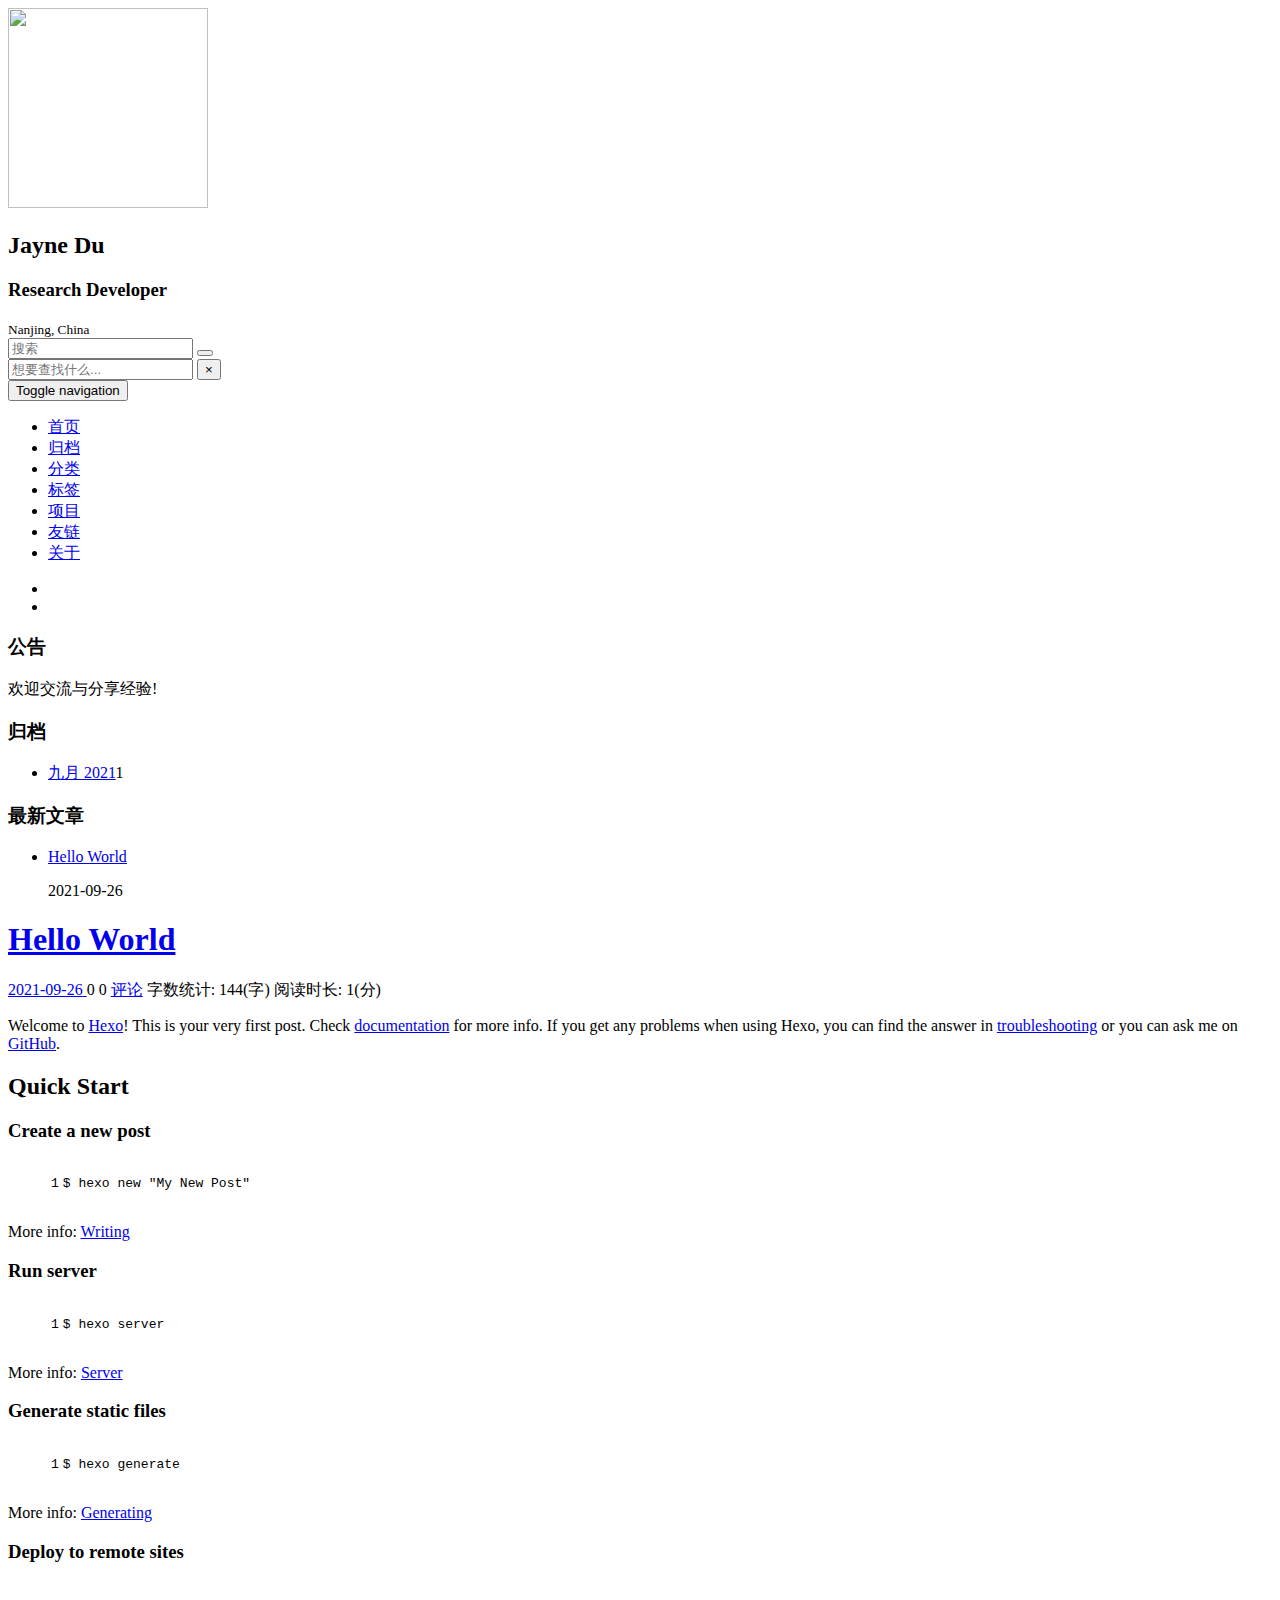
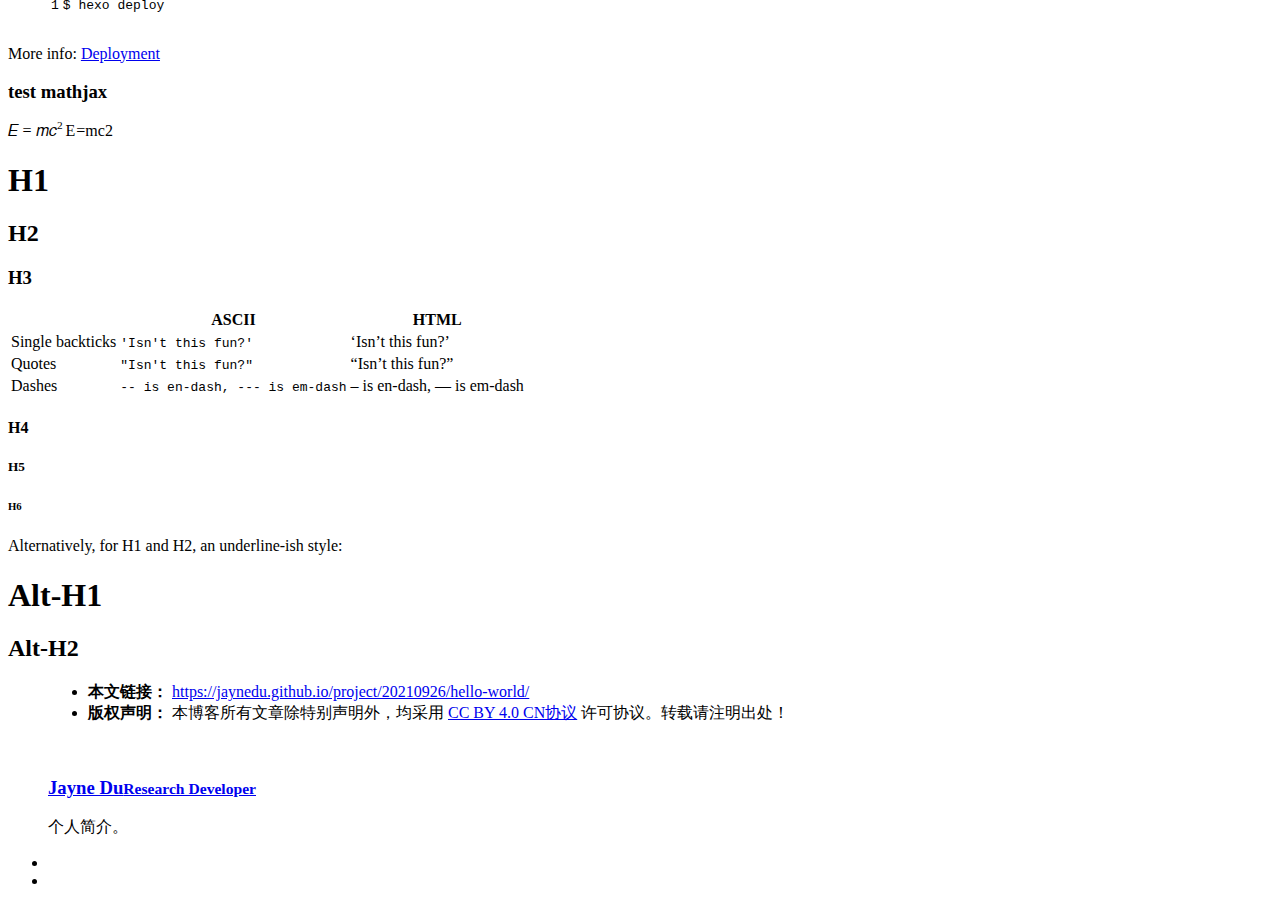
==== index.html @ 92645026 "Site updated: 2021-09-26 15:15:54" ====
<!DOCTYPE html>
<html lang=zh>
<head>
  <meta charset="utf-8">
  <meta http-equiv="X-UA-Compatible" content="IE=edge,chrome=1">
  <meta name="viewport" content="width=device-width, initial-scale=1, maximum-scale=1, minimum-scale=1, user-scalable=no, minimal-ui">
  <meta name="renderer" content="webkit">
  <meta http-equiv="Cache-Control" content="no-transform" />
  <meta http-equiv="Cache-Control" content="no-siteapp" />
  <meta name="apple-mobile-web-app-capable" content="yes">
  <meta name="apple-mobile-web-app-status-bar-style" content="black">
  <meta name="format-detection" content="telephone=no,email=no,adress=no">
  <!-- Color theme for statusbar -->
  <meta name="theme-color" content="#000000" />
  <!-- 强制页面在当前窗口以独立页面显示,防止别人在框架里调用页面 -->
  <meta http-equiv="window-target" content="_top" />
  
  
  <title>Hexo</title>
  <meta property="og:type" content="website">
<meta property="og:title" content="Jayne Du">
<meta property="og:url" content="https://jaynedu.github.io/project/index.html">
<meta property="og:site_name" content="Jayne Du">
<meta property="og:locale" content="zh_CN">
<meta property="article:author" content="Jayne Du">
<meta name="twitter:card" content="summary">
  <!-- Canonical links -->
  <link rel="canonical" href="https://jaynedu.github.io/project/index.html">
  
    <link rel="alternate" href="/atom.xml" title="Jayne Du" type="application/atom+xml">
  
  
    <link rel="icon" href="/favicon.png" type="image/x-icon">
  
  
<link rel="stylesheet" href="/project/css/style.css">

  
  
  
  
<meta name="generator" content="Hexo 5.4.0"></head>


<body class="main-center" itemscope itemtype="http://schema.org/WebPage">
  <header class="header" itemscope itemtype="http://schema.org/WPHeader">
  <div class="slimContent">
    <div class="navbar-header">
      
      
      <div class="profile-block text-center">
        <a id="avatar" href="https://github.com/jaynedu" target="_blank">
          <img class="img-circle img-rotate" src="/project/images/avatar.jpg" width="200" height="200">
        </a>
        <h2 id="name" class="hidden-xs hidden-sm">Jayne Du</h2>
        <h3 id="title" class="hidden-xs hidden-sm hidden-md">Research Developer</h3>
        <small id="location" class="text-muted hidden-xs hidden-sm"><i class="icon icon-map-marker"></i> Nanjing, China</small>
      </div>
      
      <div class="search" id="search-form-wrap">

    <form class="search-form sidebar-form">
        <div class="input-group">
            <input type="text" class="search-form-input form-control" placeholder="搜索" />
            <span class="input-group-btn">
                <button type="submit" class="search-form-submit btn btn-flat" onclick="return false;"><i class="icon icon-search"></i></button>
            </span>
        </div>
    </form>
    <div class="ins-search">
  <div class="ins-search-mask"></div>
  <div class="ins-search-container">
    <div class="ins-input-wrapper">
      <input type="text" class="ins-search-input" placeholder="想要查找什么..." x-webkit-speech />
      <button type="button" class="close ins-close ins-selectable" data-dismiss="modal" aria-label="Close"><span aria-hidden="true">×</span></button>
    </div>
    <div class="ins-section-wrapper">
      <div class="ins-section-container"></div>
    </div>
  </div>
</div>


</div>
      <button class="navbar-toggle collapsed" type="button" data-toggle="collapse" data-target="#main-navbar" aria-controls="main-navbar" aria-expanded="false">
        <span class="sr-only">Toggle navigation</span>
        <span class="icon-bar"></span>
        <span class="icon-bar"></span>
        <span class="icon-bar"></span>
      </button>
    </div>
    <nav id="main-navbar" class="collapse navbar-collapse" itemscope itemtype="http://schema.org/SiteNavigationElement" role="navigation">
      <ul class="nav navbar-nav main-nav menu-highlight">
        
        
        <li class="menu-item menu-item-home">
          <a href="/project/.">
            
            <i class="icon icon-home-fill"></i>
            
            <span class="menu-title">首页</span>
          </a>
        </li>
        
        
        <li class="menu-item menu-item-archives">
          <a href="/project/archives">
            
            <i class="icon icon-archives-fill"></i>
            
            <span class="menu-title">归档</span>
          </a>
        </li>
        
        
        <li class="menu-item menu-item-categories">
          <a href="/project/categories">
            
            <i class="icon icon-folder"></i>
            
            <span class="menu-title">分类</span>
          </a>
        </li>
        
        
        <li class="menu-item menu-item-tags">
          <a href="/project/tags">
            
            <i class="icon icon-tags"></i>
            
            <span class="menu-title">标签</span>
          </a>
        </li>
        
        
        <li class="menu-item menu-item-repository">
          <a href="/project/repository">
            
            <i class="icon icon-project"></i>
            
            <span class="menu-title">项目</span>
          </a>
        </li>
        
        
        <li class="menu-item menu-item-links">
          <a href="/project/links">
            
            <i class="icon icon-friendship"></i>
            
            <span class="menu-title">友链</span>
          </a>
        </li>
        
        
        <li class="menu-item menu-item-about">
          <a href="/project/about">
            
            <i class="icon icon-cup-fill"></i>
            
            <span class="menu-title">关于</span>
          </a>
        </li>
        
      </ul>
      
	
    <ul class="social-links">
    	
        <li><a href="https://github.com/jaynedu" target="_blank" title="Github" data-toggle=tooltip data-placement=top><i class="icon icon-github"></i></a></li>
        
        <li><a href="/project/atom.xml" target="_blank" title="Rss" data-toggle=tooltip data-placement=top><i class="icon icon-rss"></i></a></li>
        
    </ul>

    </nav>
  </div>
</header>

  
    <aside class="sidebar" itemscope itemtype="http://schema.org/WPSideBar">
  <div class="slimContent">
    
      <div class="widget">
    <h3 class="widget-title">公告</h3>
    <div class="widget-body">
        <div id="board">
            <div class="content">
                <p>欢迎交流与分享经验!</p>
            </div>
        </div>
    </div>
</div>

    
      

    
      

    
      
    
      
  <div class="widget">
    <h3 class="widget-title">归档</h3>
    <div class="widget-body">
      <ul class="archive-list"><li class="archive-list-item"><a class="archive-list-link" href="/project/archives/2021/09/">九月 2021</a><span class="archive-list-count">1</span></li></ul>
    </div>
  </div>


    
      
  <div class="widget">
    <h3 class="widget-title">最新文章</h3>
    <div class="widget-body">
      <ul class="recent-post-list list-unstyled no-thumbnail">
        
          <li>
            
            <div class="item-inner">
              <p class="item-category">
                
              </p>
              <p class="item-title">
                <a href="/project/20210926/hello-world/" class="title">Hello World</a>
              </p>
              <p class="item-date">
                <time datetime="2021-09-26T02:39:43.060Z" itemprop="datePublished">2021-09-26</time>
              </p>
            </div>
          </li>
          
      </ul>
    </div>
  </div>
  

    
  </div>
</aside>

  
  <main class="main" role="main">
  
  
    <div class="content">
  <article id="post-hello-world" class="article article-type-post" itemscope itemtype="http://schema.org/BlogPosting">
    
    <div class="article-header">
      
        
  
    <h1 itemprop="name">
      <a class="article-title" href="/project/20210926/hello-world/">Hello World</a>
    </h1>
  

      
      <div class="article-meta">
        <span class="article-date">
    <i class="icon icon-calendar-check"></i>
	<a href="/project/20210926/hello-world/" class="article-date">
	  <time datetime="2021-09-26T02:39:43.060Z" itemprop="datePublished">2021-09-26</time>
	</a>
</span>
        
        

        
	<span class="article-read hidden-xs">
	    <i class="icon icon-eye-fill" aria-hidden="true"></i>
	    <span id="busuanzi_container_page_pv">
			<span id="busuanzi_value_page_pv">0</span>
		</span>
	</span>


	<span class="article-read hidden-xs">
    	<i class="icon icon-eye-fill" aria-hidden="true"></i>
    	<span id="/project/20210926/hello-world/" class="leancloud_visitors"  data-flag-title="Hello World">0</span>
    </span>

        <span class="post-comment"><i class="icon icon-comment"></i> <a href="/project/20210926/hello-world/#comments" class="article-comment-link">评论</a></span>
        
	
		<span class="post-wordcount hidden-xs" itemprop="wordCount">字数统计: 144(字)</span>
	
	
		<span class="post-readcount hidden-xs" itemprop="timeRequired">阅读时长: 1(分)</span>
	

      </div>
    </div>
    <div class="article-entry marked-body" itemprop="articleBody">
      
        <p>Welcome to <a target="_blank" rel="noopener" href="https://hexo.io/">Hexo</a>! This is your very first post. Check <a target="_blank" rel="noopener" href="https://hexo.io/docs/">documentation</a> for more info. If you get any problems when using Hexo, you can find the answer in <a target="_blank" rel="noopener" href="https://hexo.io/docs/troubleshooting.html">troubleshooting</a> or you can ask me on <a target="_blank" rel="noopener" href="https://github.com/hexojs/hexo/issues">GitHub</a>.</p>
<h2 id="Quick-Start">Quick Start</h2>
<h3 id="Create-a-new-post">Create a new post</h3>
<figure class="highlight bash"><table><tr><td class="gutter"><pre><span class="line">1</span><br></pre></td><td class="code"><pre><span class="line">$ hexo new <span class="string">&quot;My New Post&quot;</span></span><br></pre></td></tr></table></figure>
<p>More info: <a target="_blank" rel="noopener" href="https://hexo.io/docs/writing.html">Writing</a></p>
<h3 id="Run-server">Run server</h3>
<figure class="highlight bash"><table><tr><td class="gutter"><pre><span class="line">1</span><br></pre></td><td class="code"><pre><span class="line">$ hexo server</span><br></pre></td></tr></table></figure>
<p>More info: <a target="_blank" rel="noopener" href="https://hexo.io/docs/server.html">Server</a></p>
<h3 id="Generate-static-files">Generate static files</h3>
<figure class="highlight bash"><table><tr><td class="gutter"><pre><span class="line">1</span><br></pre></td><td class="code"><pre><span class="line">$ hexo generate</span><br></pre></td></tr></table></figure>
<p>More info: <a target="_blank" rel="noopener" href="https://hexo.io/docs/generating.html">Generating</a></p>
<h3 id="Deploy-to-remote-sites">Deploy to remote sites</h3>
<figure class="highlight bash"><table><tr><td class="gutter"><pre><span class="line">1</span><br></pre></td><td class="code"><pre><span class="line">$ hexo deploy</span><br></pre></td></tr></table></figure>
<p>More info: <a target="_blank" rel="noopener" href="https://hexo.io/docs/one-command-deployment.html">Deployment</a></p>
<h3 id="test-mathjax">test mathjax</h3>
<p><span class="katex-display"><span class="katex"><span class="katex-mathml"><math><semantics><mrow><mi>E</mi><mo>=</mo><mi>m</mi><msup><mi>c</mi><mn>2</mn></msup></mrow><annotation encoding="application/x-tex">E = mc^2 
</annotation></semantics></math></span><span class="katex-html" aria-hidden="true"><span class="strut" style="height:0.8641079999999999em;"></span><span class="strut bottom" style="height:0.8641079999999999em;vertical-align:0em;"></span><span class="base displaystyle textstyle uncramped"><span class="mord mathit" style="margin-right:0.05764em;">E</span><span class="mrel">=</span><span class="mord mathit">m</span><span class="mord"><span class="mord mathit">c</span><span class="vlist"><span style="top:-0.413em;margin-right:0.05em;"><span class="fontsize-ensurer reset-size5 size5"><span style="font-size:0em;">​</span></span><span class="reset-textstyle scriptstyle uncramped"><span class="mord mathrm">2</span></span></span><span class="baseline-fix"><span class="fontsize-ensurer reset-size5 size5"><span style="font-size:0em;">​</span></span>​</span></span></span></span></span></span></span></p>
<h1 id="H1">H1</h1>
<h2 id="H2">H2</h2>
<h3 id="H3">H3</h3>
<table>
<thead>
<tr>
<th></th>
<th>ASCII</th>
<th>HTML</th>
</tr>
</thead>
<tbody>
<tr>
<td>Single backticks</td>
<td><code>'Isn't this fun?'</code></td>
<td>‘Isn’t this fun?’</td>
</tr>
<tr>
<td>Quotes</td>
<td><code>&quot;Isn't this fun?&quot;</code></td>
<td>“Isn’t this fun?”</td>
</tr>
<tr>
<td>Dashes</td>
<td><code>-- is en-dash, --- is em-dash</code></td>
<td>– is en-dash, — is em-dash</td>
</tr>
</tbody>
</table>
<h4 id="H4">H4</h4>
<h5 id="H5">H5</h5>
<h6 id="H6">H6</h6>
<p>Alternatively, for H1 and H2, an underline-ish style:</p>
<h1 id="Alt-H1">Alt-H1</h1>
<h2 id="Alt-H2">Alt-H2</h2>

      
    </div>
    <div class="article-footer">
      <blockquote class="mt-2x">
  <ul class="post-copyright list-unstyled">
    
    <li class="post-copyright-link hidden-xs">
      <strong>本文链接：</strong>
      <a href="https://jaynedu.github.io/project/20210926/hello-world/" title="Hello World" target="_blank" rel="external">https://jaynedu.github.io/project/20210926/hello-world/</a>
    </li>
    
    <li class="post-copyright-license">
      <strong>版权声明： </strong> 本博客所有文章除特别声明外，均采用 <a href="http://creativecommons.org/licenses/by/4.0/deed.zh" target="_blank" rel="external">CC BY 4.0 CN协议</a> 许可协议。转载请注明出处！
    </li>
  </ul>
</blockquote>


<div class="panel panel-default panel-badger">
  <div class="panel-body">
    <figure class="media">
      <div class="media-left">
        <a href="https://github.com/jaynedu" target="_blank" class="img-burn thumb-sm visible-lg">
          <img src="/project/images/avatar.jpg" class="img-rounded w-full" alt="">
        </a>
      </div>
      <div class="media-body">
        <h3 class="media-heading"><a href="https://github.com/jaynedu" target="_blank"><span class="text-dark">Jayne Du</span><small class="ml-1x">Research Developer</small></a></h3>
        <div>个人简介。</div>
      </div>
    </figure>
  </div>
</div>


    </div>
  </article>
  
</div>

  

   
</main>

  <footer class="footer" itemscope itemtype="http://schema.org/WPFooter">
	
	
    <ul class="social-links">
    	
        <li><a href="https://github.com/jaynedu" target="_blank" title="Github" data-toggle=tooltip data-placement=top><i class="icon icon-github"></i></a></li>
        
        <li><a href="/project/atom.xml" target="_blank" title="Rss" data-toggle=tooltip data-placement=top><i class="icon icon-rss"></i></a></li>
        
    </ul>

    <div class="copyright">
    	
        <!-- <div class="publishby">
        	Theme by <a href="https://github.com/cofess" target="_blank"> cofess </a>base on <a href="https://github.com/cofess/hexo-theme-pure" target="_blank">pure</a>.
        </div> -->
    </div>
</footer>
  <script src="//cdn.jsdelivr.net/npm/jquery@1.12.4/dist/jquery.min.js"></script>
<script>
window.jQuery || document.write('<script src="js/jquery.min.js"><\/script>')
</script>

<script src="/project/js/plugin.min.js"></script>


<script src="/project/js/application.js"></script>


    <script>
(function (window) {
    var INSIGHT_CONFIG = {
        TRANSLATION: {
            POSTS: '文章',
            PAGES: '页面',
            CATEGORIES: '分类',
            TAGS: '标签',
            UNTITLED: '(未命名)',
        },
        ROOT_URL: '/project/',
        CONTENT_URL: '/project/content.json',
    };
    window.INSIGHT_CONFIG = INSIGHT_CONFIG;
})(window);
</script>

<script src="/project/js/insight.js"></script>





   
<script async src="//busuanzi.ibruce.info/busuanzi/2.3/busuanzi.pure.mini.js"></script>



<!-- custom analytics part create by xiamo -->
<script defer src="https://cdn1.lncld.net/static/js/av-min-1.2.1.js"></script>
<script defer>
AV.init({
  appId: 'hm0W1HrdD6qv5UfuYYt5bR2v-gzGzoHsz',
  appKey: '5SKGoVAxWAoaB5oLKfyQCwdm'
});

function showTime(Counter) {
	var query = new AV.Query(Counter);
		var visitors= $('.leancloud_visitors');
		query.greaterThanOrEqualTo("time", 0);		
		query.find({
			success: function(results) {
				if (results.length == 0) {				
					return;
				}
				var data = results;
				visitors.each(function(){
					var url = $(this).attr('id').trim();					
					for (var i = 0; i < data.length; i++) {
						var object = data[i];
						var content = object.get('time');
						var _url = object.get('url')
						if(url == _url){
							$(this).text(content);
						}
					}
				})
				
			},
			error: function(object, error) {
				console.log("Error: " + error.code + " " + error.message);
			}
		});
}

function addCount(Counter) {
	var Counter = AV.Object.extend("Counter");
	url = $(".leancloud_visitors").attr('id').trim();
	title = $(".leancloud_visitors").attr('data-flag-title').trim();
	var query = new AV.Query(Counter);
	query.equalTo("url", url);
	query.find({
		success: function(results) {
			if (results.length > 0) {
				var counter = results[0];
				counter.fetchWhenSave(true);
				counter.increment("time");
				counter.save(null, {
					success: function(counter) {
						var content = counter.get('time');
						$(document.getElementById(url)).text(content);
					},
					error: function(counter, error) {
						console.log('Failed to save Visitor num, with error message: ' + error.message);
					}
				});
			} else {
				var newcounter = new Counter();
				newcounter.set("title", title);
				newcounter.set("url", url);
				newcounter.set("time", 1);
				newcounter.save(null, {
					success: function(newcounter) {
					    console.log("newcounter.get('time')="+newcounter.get('time'));
						var content = newcounter.get('time');
						$(document.getElementById(url)).text(content);
					},
					error: function(newcounter, error) {
						console.log('Failed to create');
					}
				});
			}
		},
		error: function(error) {
			console.log('Error:' + error.code + " " + error.message);
		}
	});
}
$(function() {
	var Counter = AV.Object.extend("Counter");
	if ($('.leancloud_visitors').length == 1) {
		addCount(Counter);
	} else {
		showTime(Counter);
	}
}); 
</script>








</body>
</html>
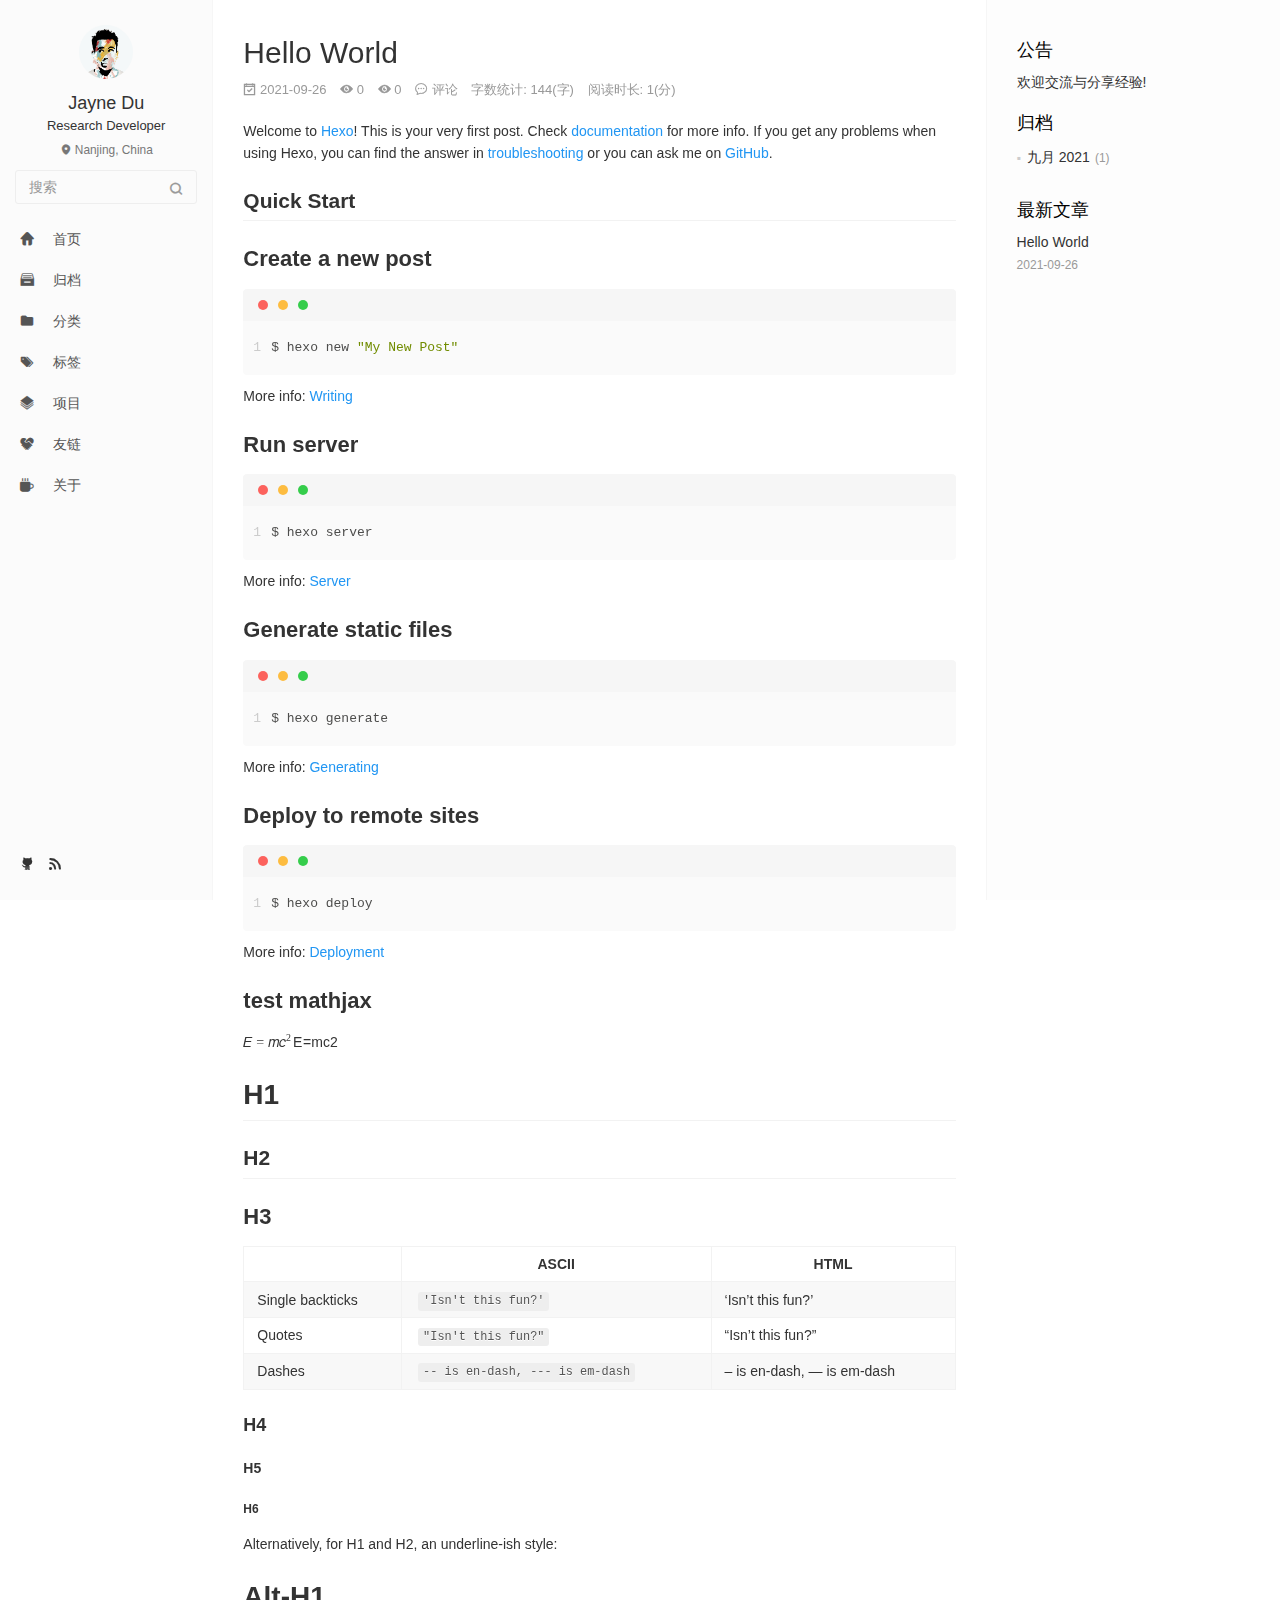
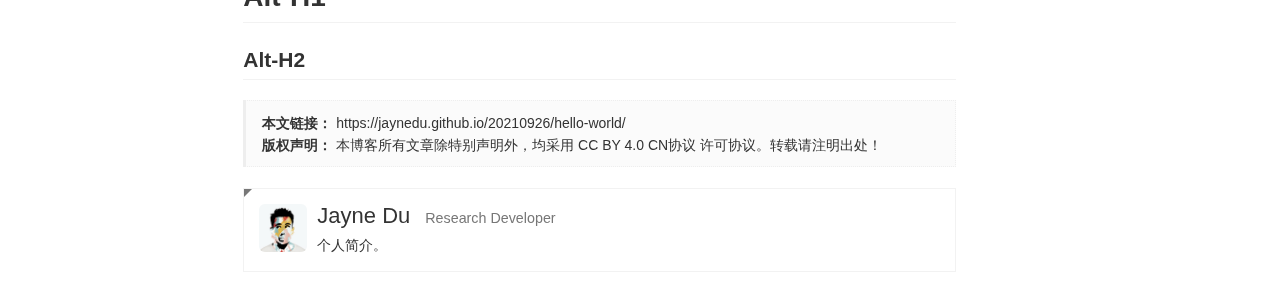
==== commit 8407d654: "Site updated: 2021-09-26 15:59:57" ====
--- a/index.html
+++ b/index.html
@@ -19,13 +19,13 @@
   <title>Hexo</title>
   <meta property="og:type" content="website">
 <meta property="og:title" content="Jayne Du">
-<meta property="og:url" content="https://jaynedu.github.io/project/index.html">
+<meta property="og:url" content="https://jaynedu.github.io/index.html">
 <meta property="og:site_name" content="Jayne Du">
 <meta property="og:locale" content="zh_CN">
 <meta property="article:author" content="Jayne Du">
 <meta name="twitter:card" content="summary">
   <!-- Canonical links -->
-  <link rel="canonical" href="https://jaynedu.github.io/project/index.html">
+  <link rel="canonical" href="https://jaynedu.github.io/index.html">
   
     <link rel="alternate" href="/atom.xml" title="Jayne Du" type="application/atom+xml">
   
@@ -33,7 +33,7 @@
     <link rel="icon" href="/favicon.png" type="image/x-icon">
   
   
-<link rel="stylesheet" href="/project/css/style.css">
+<link rel="stylesheet" href="/css/style.css">
 
   
   
@@ -50,7 +50,7 @@
       
       <div class="profile-block text-center">
         <a id="avatar" href="https://github.com/jaynedu" target="_blank">
-          <img class="img-circle img-rotate" src="/project/images/avatar.jpg" width="200" height="200">
+          <img class="img-circle img-rotate" src="/images/avatar.jpg" width="200" height="200">
         </a>
         <h2 id="name" class="hidden-xs hidden-sm">Jayne Du</h2>
         <h3 id="title" class="hidden-xs hidden-sm hidden-md">Research Developer</h3>
@@ -94,7 +94,7 @@
         
         
         <li class="menu-item menu-item-home">
-          <a href="/project/.">
+          <a href="/.">
             
             <i class="icon icon-home-fill"></i>
             
@@ -104,7 +104,7 @@
         
         
         <li class="menu-item menu-item-archives">
-          <a href="/project/archives">
+          <a href="/archives">
             
             <i class="icon icon-archives-fill"></i>
             
@@ -114,7 +114,7 @@
         
         
         <li class="menu-item menu-item-categories">
-          <a href="/project/categories">
+          <a href="/categories">
             
             <i class="icon icon-folder"></i>
             
@@ -124,7 +124,7 @@
         
         
         <li class="menu-item menu-item-tags">
-          <a href="/project/tags">
+          <a href="/tags">
             
             <i class="icon icon-tags"></i>
             
@@ -134,7 +134,7 @@
         
         
         <li class="menu-item menu-item-repository">
-          <a href="/project/repository">
+          <a href="/repository">
             
             <i class="icon icon-project"></i>
             
@@ -144,7 +144,7 @@
         
         
         <li class="menu-item menu-item-links">
-          <a href="/project/links">
+          <a href="/links">
             
             <i class="icon icon-friendship"></i>
             
@@ -154,7 +154,7 @@
         
         
         <li class="menu-item menu-item-about">
-          <a href="/project/about">
+          <a href="/about">
             
             <i class="icon icon-cup-fill"></i>
             
@@ -169,7 +169,7 @@
     	
         <li><a href="https://github.com/jaynedu" target="_blank" title="Github" data-toggle=tooltip data-placement=top><i class="icon icon-github"></i></a></li>
         
-        <li><a href="/project/atom.xml" target="_blank" title="Rss" data-toggle=tooltip data-placement=top><i class="icon icon-rss"></i></a></li>
+        <li><a href="/atom.xml" target="_blank" title="Rss" data-toggle=tooltip data-placement=top><i class="icon icon-rss"></i></a></li>
         
     </ul>
 
@@ -205,7 +205,7 @@
   <div class="widget">
     <h3 class="widget-title">归档</h3>
     <div class="widget-body">
-      <ul class="archive-list"><li class="archive-list-item"><a class="archive-list-link" href="/project/archives/2021/09/">九月 2021</a><span class="archive-list-count">1</span></li></ul>
+      <ul class="archive-list"><li class="archive-list-item"><a class="archive-list-link" href="/archives/2021/09/">九月 2021</a><span class="archive-list-count">1</span></li></ul>
     </div>
   </div>
 
@@ -224,7 +224,7 @@
                 
               </p>
               <p class="item-title">
-                <a href="/project/20210926/hello-world/" class="title">Hello World</a>
+                <a href="/20210926/hello-world/" class="title">Hello World</a>
               </p>
               <p class="item-date">
                 <time datetime="2021-09-26T02:39:43.060Z" itemprop="datePublished">2021-09-26</time>
@@ -253,7 +253,7 @@
         
   
     <h1 itemprop="name">
-      <a class="article-title" href="/project/20210926/hello-world/">Hello World</a>
+      <a class="article-title" href="/20210926/hello-world/">Hello World</a>
     </h1>
   
 
@@ -261,7 +261,7 @@
       <div class="article-meta">
         <span class="article-date">
     <i class="icon icon-calendar-check"></i>
-	<a href="/project/20210926/hello-world/" class="article-date">
+	<a href="/20210926/hello-world/" class="article-date">
 	  <time datetime="2021-09-26T02:39:43.060Z" itemprop="datePublished">2021-09-26</time>
 	</a>
 </span>
@@ -279,10 +279,10 @@
 
 	<span class="article-read hidden-xs">
     	<i class="icon icon-eye-fill" aria-hidden="true"></i>
-    	<span id="/project/20210926/hello-world/" class="leancloud_visitors"  data-flag-title="Hello World">0</span>
+    	<span id="/20210926/hello-world/" class="leancloud_visitors"  data-flag-title="Hello World">0</span>
     </span>
 
-        <span class="post-comment"><i class="icon icon-comment"></i> <a href="/project/20210926/hello-world/#comments" class="article-comment-link">评论</a></span>
+        <span class="post-comment"><i class="icon icon-comment"></i> <a href="/20210926/hello-world/#comments" class="article-comment-link">评论</a></span>
         
 	
 		<span class="post-wordcount hidden-xs" itemprop="wordCount">字数统计: 144(字)</span>
@@ -356,7 +356,7 @@
     
     <li class="post-copyright-link hidden-xs">
       <strong>本文链接：</strong>
-      <a href="https://jaynedu.github.io/project/20210926/hello-world/" title="Hello World" target="_blank" rel="external">https://jaynedu.github.io/project/20210926/hello-world/</a>
+      <a href="https://jaynedu.github.io/20210926/hello-world/" title="Hello World" target="_blank" rel="external">https://jaynedu.github.io/20210926/hello-world/</a>
     </li>
     
     <li class="post-copyright-license">
@@ -371,7 +371,7 @@
     <figure class="media">
       <div class="media-left">
         <a href="https://github.com/jaynedu" target="_blank" class="img-burn thumb-sm visible-lg">
-          <img src="/project/images/avatar.jpg" class="img-rounded w-full" alt="">
+          <img src="/images/avatar.jpg" class="img-rounded w-full" alt="">
         </a>
       </div>
       <div class="media-body">
@@ -400,7 +400,7 @@
     	
         <li><a href="https://github.com/jaynedu" target="_blank" title="Github" data-toggle=tooltip data-placement=top><i class="icon icon-github"></i></a></li>
         
-        <li><a href="/project/atom.xml" target="_blank" title="Rss" data-toggle=tooltip data-placement=top><i class="icon icon-rss"></i></a></li>
+        <li><a href="/atom.xml" target="_blank" title="Rss" data-toggle=tooltip data-placement=top><i class="icon icon-rss"></i></a></li>
         
     </ul>
 
@@ -416,10 +416,10 @@
 window.jQuery || document.write('<script src="js/jquery.min.js"><\/script>')
 </script>
 
-<script src="/project/js/plugin.min.js"></script>
-
-
-<script src="/project/js/application.js"></script>
+<script src="/js/plugin.min.js"></script>
+
+
+<script src="/js/application.js"></script>
 
 
     <script>
@@ -432,14 +432,14 @@
             TAGS: '标签',
             UNTITLED: '(未命名)',
         },
-        ROOT_URL: '/project/',
-        CONTENT_URL: '/project/content.json',
+        ROOT_URL: '/',
+        CONTENT_URL: '/content.json',
     };
     window.INSIGHT_CONFIG = INSIGHT_CONFIG;
 })(window);
 </script>
 
-<script src="/project/js/insight.js"></script>
+<script src="/js/insight.js"></script>
 
 
 
--- a/css/style.css
+++ b/css/style.css
@@ -0,0 +1,9210 @@
+@charset "UTF-8";
+
+/**
+ * global variables and mixins
+ */
+
+/**
+ * font family
+ */
+
+/**
+ * 
+ */
+
+/* Mixins */
+
+/**
+ * bootstrap
+ */
+
+/*!
+ * Bootstrap v3.3.7 (http://getbootstrap.com)
+ * Copyright 2011-2016 Twitter, Inc.
+ * Licensed under MIT (https://github.com/twbs/bootstrap/blob/master/LICENSE)
+ */
+
+/*! normalize.css v3.0.3 | MIT License | github.com/necolas/normalize.css */
+
+html {
+  font-family: sans-serif;
+  -ms-text-size-adjust: 100%;
+  -webkit-text-size-adjust: 100%;
+}
+
+body {
+  margin: 0;
+}
+
+article,
+aside,
+details,
+figcaption,
+figure,
+footer,
+header,
+hgroup,
+main,
+menu,
+nav,
+section,
+summary {
+  display: block;
+}
+
+audio,
+canvas,
+progress,
+video {
+  display: inline-block;
+  vertical-align: baseline;
+}
+
+audio:not([controls]) {
+  display: none;
+  height: 0;
+}
+
+[hidden],
+template {
+  display: none;
+}
+
+a {
+  background-color: transparent;
+}
+
+a:active,
+a:hover {
+  outline: 0;
+}
+
+abbr[title] {
+  border-bottom: 1px dotted;
+}
+
+b,
+strong {
+  font-weight: bold;
+}
+
+dfn {
+  font-style: italic;
+}
+
+h1 {
+  font-size: 2em;
+  margin: 0.67em 0;
+}
+
+mark {
+  background: #ff0;
+  color: #000;
+}
+
+small {
+  font-size: 80%;
+}
+
+sub,
+sup {
+  font-size: 75%;
+  line-height: 0;
+  position: relative;
+  vertical-align: baseline;
+}
+
+sup {
+  top: -0.5em;
+}
+
+sub {
+  bottom: -0.25em;
+}
+
+img {
+  border: 0;
+}
+
+svg:not(:root) {
+  overflow: hidden;
+}
+
+figure {
+  margin: 1em 40px;
+}
+
+hr {
+  -webkit-box-sizing: content-box;
+  box-sizing: content-box;
+  height: 0;
+}
+
+pre {
+  overflow: auto;
+}
+
+code,
+kbd,
+pre,
+samp {
+  font-family: monospace,monospace;
+  font-size: 1em;
+}
+
+button,
+input,
+optgroup,
+select,
+textarea {
+  color: inherit;
+  font: inherit;
+  margin: 0;
+}
+
+button {
+  overflow: visible;
+}
+
+button,
+select {
+  text-transform: none;
+}
+
+button,
+html input[type="button"],
+input[type="reset"],
+input[type="submit"] {
+  -webkit-appearance: button;
+  cursor: pointer;
+}
+
+button[disabled],
+html input[disabled] {
+  cursor: default;
+}
+
+button::-moz-focus-inner,
+input::-moz-focus-inner {
+  border: 0;
+  padding: 0;
+}
+
+input {
+  line-height: normal;
+}
+
+input[type="checkbox"],
+input[type="radio"] {
+  -webkit-box-sizing: border-box;
+  box-sizing: border-box;
+  padding: 0;
+}
+
+input[type="number"]::-webkit-inner-spin-button,
+input[type="number"]::-webkit-outer-spin-button {
+  height: auto;
+}
+
+input[type="search"] {
+  -webkit-appearance: textfield;
+  -webkit-box-sizing: content-box;
+  box-sizing: content-box;
+}
+
+input[type="search"]::-webkit-search-cancel-button,
+input[type="search"]::-webkit-search-decoration {
+  -webkit-appearance: none;
+}
+
+fieldset {
+  border: 1px solid #c0c0c0;
+  margin: 0 2px;
+  padding: 0.35em 0.625em 0.75em;
+}
+
+legend {
+  border: 0;
+  padding: 0;
+}
+
+textarea {
+  overflow: auto;
+}
+
+optgroup {
+  font-weight: bold;
+}
+
+table {
+  border-collapse: collapse;
+  border-spacing: 0;
+}
+
+td,
+th {
+  padding: 0;
+}
+
+/*! Source: https://github.com/h5bp/html5-boilerplate/blob/master/src/css/main.css */
+
+* {
+  -webkit-box-sizing: border-box;
+  box-sizing: border-box;
+}
+
+*:before,
+*:after {
+  -webkit-box-sizing: border-box;
+  box-sizing: border-box;
+}
+
+html {
+  font-size: 10px;
+  -webkit-tap-highlight-color: transparent;
+}
+
+input,
+button,
+select,
+textarea {
+  font-family: inherit;
+  font-size: inherit;
+  line-height: inherit;
+}
+
+a {
+  color: #2196f3;
+  text-decoration: none;
+}
+
+a:hover,
+a:focus {
+  color: #0a6ebd;
+  text-decoration: underline;
+}
+
+a:focus {
+  outline: 5px auto -webkit-focus-ring-color;
+  outline-offset: -2px;
+}
+
+figure {
+  margin: 0;
+}
+
+img {
+  vertical-align: middle;
+}
+
+.img-responsive {
+  display: block;
+  max-width: 100%;
+  height: auto;
+}
+
+.img-rounded {
+  border-radius: 6px;
+}
+
+.img-thumbnail {
+  padding: 4px;
+  line-height: 1.57143;
+  background-color: #fff;
+  border: 1px solid #ddd;
+  border-radius: 4px;
+  -webkit-transition: all 0.2s ease-in-out;
+  transition: all 0.2s ease-in-out;
+  display: inline-block;
+  max-width: 100%;
+  height: auto;
+}
+
+.img-circle {
+  border-radius: 50%;
+}
+
+hr {
+  margin-top: 21px;
+  margin-bottom: 21px;
+  border: 0;
+  border-top: 1px solid #eeeeee;
+}
+
+.sr-only {
+  position: absolute;
+  width: 1px;
+  height: 1px;
+  margin: -1px;
+  padding: 0;
+  overflow: hidden;
+  clip: rect(0, 0, 0, 0);
+  border: 0;
+}
+
+.sr-only-focusable:active,
+.sr-only-focusable:focus {
+  position: static;
+  width: auto;
+  height: auto;
+  margin: 0;
+  overflow: visible;
+  clip: auto;
+}
+
+[role="button"] {
+  cursor: pointer;
+}
+
+h1,
+h2,
+h3,
+h4,
+h5,
+h6,
+.h1,
+.h2,
+.h3,
+.h4,
+.h5,
+.h6 {
+  font-family: inherit;
+  font-weight: 500;
+  line-height: 1.1;
+  color: inherit;
+}
+
+h1 small,
+h1 .small,
+h2 small,
+h2 .small,
+h3 small,
+h3 .small,
+h4 small,
+h4 .small,
+h5 small,
+h5 .small,
+h6 small,
+h6 .small,
+.h1 small,
+.h1 .small,
+.h2 small,
+.h2 .small,
+.h3 small,
+.h3 .small,
+.h4 small,
+.h4 .small,
+.h5 small,
+.h5 .small,
+.h6 small,
+.h6 .small {
+  font-weight: normal;
+  line-height: 1;
+  color: #777777;
+}
+
+h1,
+.h1,
+h2,
+.h2,
+h3,
+.h3 {
+  margin-top: 21px;
+  margin-bottom: 10.5px;
+}
+
+h1 small,
+h1 .small,
+.h1 small,
+.h1 .small,
+h2 small,
+h2 .small,
+.h2 small,
+.h2 .small,
+h3 small,
+h3 .small,
+.h3 small,
+.h3 .small {
+  font-size: 65%;
+}
+
+h4,
+.h4,
+h5,
+.h5,
+h6,
+.h6 {
+  margin-top: 10.5px;
+  margin-bottom: 10.5px;
+}
+
+h4 small,
+h4 .small,
+.h4 small,
+.h4 .small,
+h5 small,
+h5 .small,
+.h5 small,
+.h5 .small,
+h6 small,
+h6 .small,
+.h6 small,
+.h6 .small {
+  font-size: 75%;
+}
+
+h1,
+.h1 {
+  font-size: 30px;
+}
+
+h2,
+.h2 {
+  font-size: 26px;
+}
+
+h3,
+.h3 {
+  font-size: 22px;
+}
+
+h4,
+.h4 {
+  font-size: 18px;
+}
+
+h5,
+.h5 {
+  font-size: 14px;
+}
+
+h6,
+.h6 {
+  font-size: 12px;
+}
+
+p {
+  margin: 0 0 10.5px;
+}
+
+.lead {
+  margin-bottom: 21px;
+  font-size: 16px;
+  font-weight: 300;
+  line-height: 1.4;
+}
+
+small,
+.small {
+  font-size: 85%;
+}
+
+mark,
+.mark {
+  background-color: #fcf8e3;
+  padding: .2em;
+}
+
+.text-left {
+  text-align: left;
+}
+
+.text-right {
+  text-align: right;
+}
+
+.text-center {
+  text-align: center;
+}
+
+.text-justify {
+  text-align: justify;
+}
+
+.text-nowrap {
+  white-space: nowrap;
+}
+
+.text-lowercase {
+  text-transform: lowercase;
+}
+
+.text-uppercase,
+.initialism {
+  text-transform: uppercase;
+}
+
+.text-capitalize {
+  text-transform: capitalize;
+}
+
+.text-muted {
+  color: #777777 !important;
+}
+
+.text-primary {
+  color: #2196f3;
+}
+
+a.text-primary:hover,
+a.text-primary:focus {
+  color: #0c7cd5;
+}
+
+.text-success {
+  color: #3c763d;
+}
+
+a.text-success:hover,
+a.text-success:focus {
+  color: #2b542c;
+}
+
+.text-info {
+  color: #31708f;
+}
+
+a.text-info:hover,
+a.text-info:focus {
+  color: #245269;
+}
+
+.text-warning {
+  color: #8a6d3b;
+}
+
+a.text-warning:hover,
+a.text-warning:focus {
+  color: #66512c;
+}
+
+.text-danger {
+  color: #a94442;
+}
+
+a.text-danger:hover,
+a.text-danger:focus {
+  color: #843534;
+}
+
+.bg-primary {
+  color: #fff;
+}
+
+.bg-primary {
+  background-color: #2196f3;
+}
+
+a.bg-primary:hover,
+a.bg-primary:focus {
+  background-color: #0c7cd5;
+}
+
+.bg-success {
+  background-color: #dff0d8;
+}
+
+a.bg-success:hover,
+a.bg-success:focus {
+  background-color: #c1e2b3;
+}
+
+.bg-info {
+  background-color: #d9edf7;
+}
+
+a.bg-info:hover,
+a.bg-info:focus {
+  background-color: #afd9ee;
+}
+
+.bg-warning {
+  background-color: #fcf8e3;
+}
+
+a.bg-warning:hover,
+a.bg-warning:focus {
+  background-color: #f7ecb5;
+}
+
+.bg-danger {
+  background-color: #f2dede;
+}
+
+a.bg-danger:hover,
+a.bg-danger:focus {
+  background-color: #e4b9b9;
+}
+
+.page-header {
+  padding-bottom: 9.5px;
+  margin: 42px 0 21px;
+  border-bottom: 1px solid #eeeeee;
+}
+
+ul,
+ol {
+  margin-top: 0;
+  margin-bottom: 10.5px;
+}
+
+ul ul,
+ul ol,
+ol ul,
+ol ol {
+  margin-bottom: 0;
+}
+
+.list-unstyled {
+  padding-left: 0;
+  list-style: none;
+}
+
+.list-inline {
+  padding-left: 0;
+  list-style: none;
+  margin-left: -5px;
+}
+
+.list-inline > li {
+  display: inline-block;
+  padding-left: 5px;
+  padding-right: 5px;
+}
+
+dl {
+  margin-top: 0;
+  margin-bottom: 21px;
+}
+
+dt,
+dd {
+  line-height: 1.57143;
+}
+
+dt {
+  font-weight: bold;
+}
+
+dd {
+  margin-left: 0;
+}
+
+.dl-horizontal dd:before,
+.dl-horizontal dd:after {
+  content: " ";
+  display: table;
+}
+
+.dl-horizontal dd:after {
+  clear: both;
+}
+
+abbr[title],
+abbr[data-original-title] {
+  cursor: help;
+  border-bottom: 1px dotted #777777;
+}
+
+.initialism {
+  font-size: 90%;
+}
+
+blockquote {
+  padding: 10.5px 16px;
+  margin: 0 0 21px;
+  border: 1px dotted #eeeeee;
+  border-left: 3px solid #eeeeee;
+  background-color: #fbfbfb;
+}
+
+blockquote p:last-child,
+blockquote ul:last-child,
+blockquote ol:last-child {
+  margin-bottom: 0;
+}
+
+blockquote footer,
+blockquote small,
+blockquote .small {
+  display: block;
+  font-size: 80%;
+  line-height: 1.57143;
+  color: #777777;
+}
+
+blockquote footer:before,
+blockquote small:before,
+blockquote .small:before {
+  content: '\2014 \00A0';
+}
+
+.blockquote-reverse,
+blockquote.pull-right {
+  padding-right: 15px;
+  padding-left: 0;
+  border-right: 5px solid #eeeeee;
+  border-left: 0;
+  text-align: right;
+}
+
+.blockquote-reverse footer:before,
+.blockquote-reverse small:before,
+.blockquote-reverse .small:before,
+blockquote.pull-right footer:before,
+blockquote.pull-right small:before,
+blockquote.pull-right .small:before {
+  content: '';
+}
+
+.blockquote-reverse footer:after,
+.blockquote-reverse small:after,
+.blockquote-reverse .small:after,
+blockquote.pull-right footer:after,
+blockquote.pull-right small:after,
+blockquote.pull-right .small:after {
+  content: '\00A0 \2014';
+}
+
+address {
+  margin-bottom: 21px;
+  font-style: normal;
+  line-height: 1.57143;
+}
+
+.container {
+  margin-right: auto;
+  margin-left: auto;
+  padding-left: 15px;
+  padding-right: 15px;
+}
+
+.container:before,
+.container:after {
+  content: " ";
+  display: table;
+}
+
+.container:after {
+  clear: both;
+}
+
+.container-fluid {
+  margin-right: auto;
+  margin-left: auto;
+  padding-left: 15px;
+  padding-right: 15px;
+}
+
+.container-fluid:before,
+.container-fluid:after {
+  content: " ";
+  display: table;
+}
+
+.container-fluid:after {
+  clear: both;
+}
+
+.row {
+  margin-left: -15px;
+  margin-right: -15px;
+}
+
+.row:before,
+.row:after {
+  content: " ";
+  display: table;
+}
+
+.row:after {
+  clear: both;
+}
+
+.col-xs-1,
+.col-sm-1,
+.col-md-1,
+.col-lg-1,
+.col-xs-2,
+.col-sm-2,
+.col-md-2,
+.col-lg-2,
+.col-xs-3,
+.col-sm-3,
+.col-md-3,
+.col-lg-3,
+.col-xs-4,
+.col-sm-4,
+.col-md-4,
+.col-lg-4,
+.col-xs-5,
+.col-sm-5,
+.col-md-5,
+.col-lg-5,
+.col-xs-6,
+.col-sm-6,
+.col-md-6,
+.col-lg-6,
+.col-xs-7,
+.col-sm-7,
+.col-md-7,
+.col-lg-7,
+.col-xs-8,
+.col-sm-8,
+.col-md-8,
+.col-lg-8,
+.col-xs-9,
+.col-sm-9,
+.col-md-9,
+.col-lg-9,
+.col-xs-10,
+.col-sm-10,
+.col-md-10,
+.col-lg-10,
+.col-xs-11,
+.col-sm-11,
+.col-md-11,
+.col-lg-11,
+.col-xs-12,
+.col-sm-12,
+.col-md-12,
+.col-lg-12 {
+  position: relative;
+  min-height: 1px;
+  padding-left: 15px;
+  padding-right: 15px;
+}
+
+.col-xs-1,
+.col-xs-2,
+.col-xs-3,
+.col-xs-4,
+.col-xs-5,
+.col-xs-6,
+.col-xs-7,
+.col-xs-8,
+.col-xs-9,
+.col-xs-10,
+.col-xs-11,
+.col-xs-12 {
+  float: left;
+}
+
+.col-xs-1 {
+  width: 8.33333%;
+}
+
+.col-xs-2 {
+  width: 16.66667%;
+}
+
+.col-xs-3 {
+  width: 25%;
+}
+
+.col-xs-4 {
+  width: 33.33333%;
+}
+
+.col-xs-5 {
+  width: 41.66667%;
+}
+
+.col-xs-6 {
+  width: 50%;
+}
+
+.col-xs-7 {
+  width: 58.33333%;
+}
+
+.col-xs-8 {
+  width: 66.66667%;
+}
+
+.col-xs-9 {
+  width: 75%;
+}
+
+.col-xs-10 {
+  width: 83.33333%;
+}
+
+.col-xs-11 {
+  width: 91.66667%;
+}
+
+.col-xs-12 {
+  width: 100%;
+}
+
+.col-xs-pull-0 {
+  right: auto;
+}
+
+.col-xs-pull-1 {
+  right: 8.33333%;
+}
+
+.col-xs-pull-2 {
+  right: 16.66667%;
+}
+
+.col-xs-pull-3 {
+  right: 25%;
+}
+
+.col-xs-pull-4 {
+  right: 33.33333%;
+}
+
+.col-xs-pull-5 {
+  right: 41.66667%;
+}
+
+.col-xs-pull-6 {
+  right: 50%;
+}
+
+.col-xs-pull-7 {
+  right: 58.33333%;
+}
+
+.col-xs-pull-8 {
+  right: 66.66667%;
+}
+
+.col-xs-pull-9 {
+  right: 75%;
+}
+
+.col-xs-pull-10 {
+  right: 83.33333%;
+}
+
+.col-xs-pull-11 {
+  right: 91.66667%;
+}
+
+.col-xs-pull-12 {
+  right: 100%;
+}
+
+.col-xs-push-0 {
+  left: auto;
+}
+
+.col-xs-push-1 {
+  left: 8.33333%;
+}
+
+.col-xs-push-2 {
+  left: 16.66667%;
+}
+
+.col-xs-push-3 {
+  left: 25%;
+}
+
+.col-xs-push-4 {
+  left: 33.33333%;
+}
+
+.col-xs-push-5 {
+  left: 41.66667%;
+}
+
+.col-xs-push-6 {
+  left: 50%;
+}
+
+.col-xs-push-7 {
+  left: 58.33333%;
+}
+
+.col-xs-push-8 {
+  left: 66.66667%;
+}
+
+.col-xs-push-9 {
+  left: 75%;
+}
+
+.col-xs-push-10 {
+  left: 83.33333%;
+}
+
+.col-xs-push-11 {
+  left: 91.66667%;
+}
+
+.col-xs-push-12 {
+  left: 100%;
+}
+
+.col-xs-offset-0 {
+  margin-left: 0%;
+}
+
+.col-xs-offset-1 {
+  margin-left: 8.33333%;
+}
+
+.col-xs-offset-2 {
+  margin-left: 16.66667%;
+}
+
+.col-xs-offset-3 {
+  margin-left: 25%;
+}
+
+.col-xs-offset-4 {
+  margin-left: 33.33333%;
+}
+
+.col-xs-offset-5 {
+  margin-left: 41.66667%;
+}
+
+.col-xs-offset-6 {
+  margin-left: 50%;
+}
+
+.col-xs-offset-7 {
+  margin-left: 58.33333%;
+}
+
+.col-xs-offset-8 {
+  margin-left: 66.66667%;
+}
+
+.col-xs-offset-9 {
+  margin-left: 75%;
+}
+
+.col-xs-offset-10 {
+  margin-left: 83.33333%;
+}
+
+.col-xs-offset-11 {
+  margin-left: 91.66667%;
+}
+
+.col-xs-offset-12 {
+  margin-left: 100%;
+}
+
+.btn {
+  display: inline-block;
+  margin-bottom: 0;
+  font-weight: normal;
+  text-align: center;
+  vertical-align: middle;
+  -ms-touch-action: manipulation;
+  touch-action: manipulation;
+  cursor: pointer;
+  background-image: none;
+  border: 1px solid transparent;
+  white-space: nowrap;
+  padding: 6px 12px;
+  font-size: 14px;
+  line-height: 1.57143;
+  border-radius: 4px;
+  -webkit-user-select: none;
+  -moz-user-select: none;
+  -ms-user-select: none;
+  user-select: none;
+}
+
+.btn:focus,
+.btn.focus,
+.btn:active:focus,
+.btn:active.focus,
+.btn.active:focus,
+.btn.active.focus {
+  outline: 5px auto -webkit-focus-ring-color;
+  outline-offset: -2px;
+}
+
+.btn:hover,
+.btn:focus,
+.btn.focus {
+  color: #333;
+  text-decoration: none;
+}
+
+.btn:active,
+.btn.active {
+  outline: 0;
+  background-image: none;
+  -webkit-box-shadow: inset 0 3px 5px rgba(0, 0, 0, 0.125);
+  box-shadow: inset 0 3px 5px rgba(0, 0, 0, 0.125);
+}
+
+.btn.disabled,
+.btn[disabled],
+fieldset[disabled] .btn {
+  cursor: not-allowed;
+  opacity: 0.65;
+  filter: alpha(opacity=65);
+  -webkit-box-shadow: none;
+  box-shadow: none;
+}
+
+a.btn.disabled,
+fieldset[disabled] a.btn {
+  pointer-events: none;
+}
+
+.btn-default {
+  color: #333;
+  background-color: #fff;
+  border-color: #ccc;
+}
+
+.btn-default:focus,
+.btn-default.focus {
+  color: #333;
+  background-color: #e6e6e6;
+  border-color: #8c8c8c;
+}
+
+.btn-default:hover {
+  color: #333;
+  background-color: #e6e6e6;
+  border-color: #adadad;
+}
+
+.btn-default:active,
+.btn-default.active,
+.open > .btn-default.dropdown-toggle {
+  color: #333;
+  background-color: #e6e6e6;
+  border-color: #adadad;
+}
+
+.btn-default:active:hover,
+.btn-default:active:focus,
+.btn-default:active.focus,
+.btn-default.active:hover,
+.btn-default.active:focus,
+.btn-default.active.focus,
+.open > .btn-default.dropdown-toggle:hover,
+.open > .btn-default.dropdown-toggle:focus,
+.open > .btn-default.dropdown-toggle.focus {
+  color: #333;
+  background-color: #d4d4d4;
+  border-color: #8c8c8c;
+}
+
+.btn-default:active,
+.btn-default.active,
+.open > .btn-default.dropdown-toggle {
+  background-image: none;
+}
+
+.btn-default.disabled:hover,
+.btn-default.disabled:focus,
+.btn-default.disabled.focus,
+.btn-default[disabled]:hover,
+.btn-default[disabled]:focus,
+.btn-default[disabled].focus,
+fieldset[disabled] .btn-default:hover,
+fieldset[disabled] .btn-default:focus,
+fieldset[disabled] .btn-default.focus {
+  background-color: #fff;
+  border-color: #ccc;
+}
+
+.btn-default .badge {
+  color: #fff;
+  background-color: #333;
+}
+
+.btn-primary {
+  color: #fff;
+  background-color: #2196f3;
+  border-color: #0d8aee;
+}
+
+.btn-primary:focus,
+.btn-primary.focus {
+  color: #fff;
+  background-color: #0c7cd5;
+  border-color: #064475;
+}
+
+.btn-primary:hover {
+  color: #fff;
+  background-color: #0c7cd5;
+  border-color: #0a68b4;
+}
+
+.btn-primary:active,
+.btn-primary.active,
+.open > .btn-primary.dropdown-toggle {
+  color: #fff;
+  background-color: #0c7cd5;
+  border-color: #0a68b4;
+}
+
+.btn-primary:active:hover,
+.btn-primary:active:focus,
+.btn-primary:active.focus,
+.btn-primary.active:hover,
+.btn-primary.active:focus,
+.btn-primary.active.focus,
+.open > .btn-primary.dropdown-toggle:hover,
+.open > .btn-primary.dropdown-toggle:focus,
+.open > .btn-primary.dropdown-toggle.focus {
+  color: #fff;
+  background-color: #0a68b4;
+  border-color: #064475;
+}
+
+.btn-primary:active,
+.btn-primary.active,
+.open > .btn-primary.dropdown-toggle {
+  background-image: none;
+}
+
+.btn-primary.disabled:hover,
+.btn-primary.disabled:focus,
+.btn-primary.disabled.focus,
+.btn-primary[disabled]:hover,
+.btn-primary[disabled]:focus,
+.btn-primary[disabled].focus,
+fieldset[disabled] .btn-primary:hover,
+fieldset[disabled] .btn-primary:focus,
+fieldset[disabled] .btn-primary.focus {
+  background-color: #2196f3;
+  border-color: #0d8aee;
+}
+
+.btn-primary .badge {
+  color: #2196f3;
+  background-color: #fff;
+}
+
+.btn-success {
+  color: #fff;
+  background-color: #5cb85c;
+  border-color: #4cae4c;
+}
+
+.btn-success:focus,
+.btn-success.focus {
+  color: #fff;
+  background-color: #449d44;
+  border-color: #255625;
+}
+
+.btn-success:hover {
+  color: #fff;
+  background-color: #449d44;
+  border-color: #398439;
+}
+
+.btn-success:active,
+.btn-success.active,
+.open > .btn-success.dropdown-toggle {
+  color: #fff;
+  background-color: #449d44;
+  border-color: #398439;
+}
+
+.btn-success:active:hover,
+.btn-success:active:focus,
+.btn-success:active.focus,
+.btn-success.active:hover,
+.btn-success.active:focus,
+.btn-success.active.focus,
+.open > .btn-success.dropdown-toggle:hover,
+.open > .btn-success.dropdown-toggle:focus,
+.open > .btn-success.dropdown-toggle.focus {
+  color: #fff;
+  background-color: #398439;
+  border-color: #255625;
+}
+
+.btn-success:active,
+.btn-success.active,
+.open > .btn-success.dropdown-toggle {
+  background-image: none;
+}
+
+.btn-success.disabled:hover,
+.btn-success.disabled:focus,
+.btn-success.disabled.focus,
+.btn-success[disabled]:hover,
+.btn-success[disabled]:focus,
+.btn-success[disabled].focus,
+fieldset[disabled] .btn-success:hover,
+fieldset[disabled] .btn-success:focus,
+fieldset[disabled] .btn-success.focus {
+  background-color: #5cb85c;
+  border-color: #4cae4c;
+}
+
+.btn-success .badge {
+  color: #5cb85c;
+  background-color: #fff;
+}
+
+.btn-info {
+  color: #fff;
+  background-color: #56CCF2;
+  border-color: #3ec5f0;
+}
+
+.btn-info:focus,
+.btn-info.focus {
+  color: #fff;
+  background-color: #27beee;
+  border-color: #0d7ea3;
+}
+
+.btn-info:hover {
+  color: #fff;
+  background-color: #27beee;
+  border-color: #11aee0;
+}
+
+.btn-info:active,
+.btn-info.active,
+.open > .btn-info.dropdown-toggle {
+  color: #fff;
+  background-color: #27beee;
+  border-color: #11aee0;
+}
+
+.btn-info:active:hover,
+.btn-info:active:focus,
+.btn-info:active.focus,
+.btn-info.active:hover,
+.btn-info.active:focus,
+.btn-info.active.focus,
+.open > .btn-info.dropdown-toggle:hover,
+.open > .btn-info.dropdown-toggle:focus,
+.open > .btn-info.dropdown-toggle.focus {
+  color: #fff;
+  background-color: #11aee0;
+  border-color: #0d7ea3;
+}
+
+.btn-info:active,
+.btn-info.active,
+.open > .btn-info.dropdown-toggle {
+  background-image: none;
+}
+
+.btn-info.disabled:hover,
+.btn-info.disabled:focus,
+.btn-info.disabled.focus,
+.btn-info[disabled]:hover,
+.btn-info[disabled]:focus,
+.btn-info[disabled].focus,
+fieldset[disabled] .btn-info:hover,
+fieldset[disabled] .btn-info:focus,
+fieldset[disabled] .btn-info.focus {
+  background-color: #56CCF2;
+  border-color: #3ec5f0;
+}
+
+.btn-info .badge {
+  color: #56CCF2;
+  background-color: #fff;
+}
+
+.btn-warning {
+  color: #fff;
+  background-color: #F09819;
+  border-color: #e18b0f;
+}
+
+.btn-warning:focus,
+.btn-warning.focus {
+  color: #fff;
+  background-color: #c97c0d;
+  border-color: #694107;
+}
+
+.btn-warning:hover {
+  color: #fff;
+  background-color: #c97c0d;
+  border-color: #a7670b;
+}
+
+.btn-warning:active,
+.btn-warning.active,
+.open > .btn-warning.dropdown-toggle {
+  color: #fff;
+  background-color: #c97c0d;
+  border-color: #a7670b;
+}
+
+.btn-warning:active:hover,
+.btn-warning:active:focus,
+.btn-warning:active.focus,
+.btn-warning.active:hover,
+.btn-warning.active:focus,
+.btn-warning.active.focus,
+.open > .btn-warning.dropdown-toggle:hover,
+.open > .btn-warning.dropdown-toggle:focus,
+.open > .btn-warning.dropdown-toggle.focus {
+  color: #fff;
+  background-color: #a7670b;
+  border-color: #694107;
+}
+
+.btn-warning:active,
+.btn-warning.active,
+.open > .btn-warning.dropdown-toggle {
+  background-image: none;
+}
+
+.btn-warning.disabled:hover,
+.btn-warning.disabled:focus,
+.btn-warning.disabled.focus,
+.btn-warning[disabled]:hover,
+.btn-warning[disabled]:focus,
+.btn-warning[disabled].focus,
+fieldset[disabled] .btn-warning:hover,
+fieldset[disabled] .btn-warning:focus,
+fieldset[disabled] .btn-warning.focus {
+  background-color: #F09819;
+  border-color: #e18b0f;
+}
+
+.btn-warning .badge {
+  color: #F09819;
+  background-color: #fff;
+}
+
+.btn-danger {
+  color: #fff;
+  background-color: #FF512F;
+  border-color: #ff3c16;
+}
+
+.btn-danger:focus,
+.btn-danger.focus {
+  color: #fff;
+  background-color: #fb2900;
+  border-color: #951800;
+}
+
+.btn-danger:hover {
+  color: #fff;
+  background-color: #fb2900;
+  border-color: #d72300;
+}
+
+.btn-danger:active,
+.btn-danger.active,
+.open > .btn-danger.dropdown-toggle {
+  color: #fff;
+  background-color: #fb2900;
+  border-color: #d72300;
+}
+
+.btn-danger:active:hover,
+.btn-danger:active:focus,
+.btn-danger:active.focus,
+.btn-danger.active:hover,
+.btn-danger.active:focus,
+.btn-danger.active.focus,
+.open > .btn-danger.dropdown-toggle:hover,
+.open > .btn-danger.dropdown-toggle:focus,
+.open > .btn-danger.dropdown-toggle.focus {
+  color: #fff;
+  background-color: #d72300;
+  border-color: #951800;
+}
+
+.btn-danger:active,
+.btn-danger.active,
+.open > .btn-danger.dropdown-toggle {
+  background-image: none;
+}
+
+.btn-danger.disabled:hover,
+.btn-danger.disabled:focus,
+.btn-danger.disabled.focus,
+.btn-danger[disabled]:hover,
+.btn-danger[disabled]:focus,
+.btn-danger[disabled].focus,
+fieldset[disabled] .btn-danger:hover,
+fieldset[disabled] .btn-danger:focus,
+fieldset[disabled] .btn-danger.focus {
+  background-color: #FF512F;
+  border-color: #ff3c16;
+}
+
+.btn-danger .badge {
+  color: #FF512F;
+  background-color: #fff;
+}
+
+.btn-link {
+  color: #2196f3;
+  font-weight: normal;
+  border-radius: 0;
+}
+
+.btn-link,
+.btn-link:active,
+.btn-link.active,
+.btn-link[disabled],
+fieldset[disabled] .btn-link {
+  background-color: transparent;
+  -webkit-box-shadow: none;
+  box-shadow: none;
+}
+
+.btn-link,
+.btn-link:hover,
+.btn-link:focus,
+.btn-link:active {
+  border-color: transparent;
+}
+
+.btn-link:hover,
+.btn-link:focus {
+  color: #0a6ebd;
+  text-decoration: underline;
+  background-color: transparent;
+}
+
+.btn-link[disabled]:hover,
+.btn-link[disabled]:focus,
+fieldset[disabled] .btn-link:hover,
+fieldset[disabled] .btn-link:focus {
+  color: #777777;
+  text-decoration: none;
+}
+
+.btn-lg {
+  padding: 10px 16px;
+  font-size: 18px;
+  line-height: 1.33333;
+  border-radius: 6px;
+}
+
+.btn-sm {
+  padding: 5px 10px;
+  font-size: 12px;
+  line-height: 1.5;
+  border-radius: 3px;
+}
+
+.btn-xs {
+  padding: 1px 5px;
+  font-size: 12px;
+  line-height: 1.5;
+  border-radius: 3px;
+}
+
+.btn-block {
+  display: block;
+  width: 100%;
+}
+
+.btn-block + .btn-block {
+  margin-top: 5px;
+}
+
+input[type="submit"].btn-block,
+input[type="reset"].btn-block,
+input[type="button"].btn-block {
+  width: 100%;
+}
+
+.fade {
+  opacity: 0;
+  -webkit-transition: opacity 0.15s linear;
+  transition: opacity 0.15s linear;
+}
+
+.fade.in {
+  opacity: 1;
+}
+
+.collapse {
+  display: none;
+}
+
+.collapse.in {
+  display: block;
+}
+
+tr.collapse.in {
+  display: table-row;
+}
+
+tbody.collapse.in {
+  display: table-row-group;
+}
+
+.collapsing {
+  position: relative;
+  height: 0;
+  overflow: hidden;
+  -webkit-transition-property: height,visibility;
+  transition-property: height,visibility;
+  -webkit-transition-duration: 0.35s;
+  transition-duration: 0.35s;
+  -webkit-transition-timing-function: ease;
+  transition-timing-function: ease;
+}
+
+.caret {
+  display: inline-block;
+  width: 0;
+  height: 0;
+  margin-left: 2px;
+  vertical-align: middle;
+  border-top: 4px dashed;
+  border-top: 4px solid \9;
+  border-right: 4px solid transparent;
+  border-left: 4px solid transparent;
+}
+
+.dropup,
+.dropdown {
+  position: relative;
+}
+
+.dropdown-toggle:focus {
+  outline: 0;
+}
+
+.dropdown-menu {
+  position: absolute;
+  top: 100%;
+  left: 0;
+  z-index: 1000;
+  display: none;
+  float: left;
+  min-width: 160px;
+  padding: 5px 0;
+  margin: 2px 0 0;
+  list-style: none;
+  font-size: 14px;
+  text-align: left;
+  background-color: #fff;
+  border: 1px solid #ccc;
+  border: 1px solid rgba(0, 0, 0, 0.15);
+  border-radius: 4px;
+  -webkit-box-shadow: 0 6px 12px rgba(0, 0, 0, 0.175);
+  box-shadow: 0 6px 12px rgba(0, 0, 0, 0.175);
+  background-clip: padding-box;
+}
+
+.dropdown-menu.pull-right {
+  right: 0;
+  left: auto;
+}
+
+.dropdown-menu .divider {
+  height: 1px;
+  margin: 9.5px 0;
+  overflow: hidden;
+  background-color: #e5e5e5;
+}
+
+.dropdown-menu > li > a {
+  display: block;
+  padding: 3px 20px;
+  clear: both;
+  font-weight: normal;
+  line-height: 1.57143;
+  color: #333333;
+  white-space: nowrap;
+}
+
+.dropdown-menu > li > a:hover,
+.dropdown-menu > li > a:focus {
+  text-decoration: none;
+  color: #262626;
+  background-color: #f5f5f5;
+}
+
+.dropdown-menu > .active > a,
+.dropdown-menu > .active > a:hover,
+.dropdown-menu > .active > a:focus {
+  color: #fff;
+  text-decoration: none;
+  outline: 0;
+  background-color: #2196f3;
+}
+
+.dropdown-menu > .disabled > a,
+.dropdown-menu > .disabled > a:hover,
+.dropdown-menu > .disabled > a:focus {
+  color: #777777;
+}
+
+.dropdown-menu > .disabled > a:hover,
+.dropdown-menu > .disabled > a:focus {
+  text-decoration: none;
+  background-color: transparent;
+  background-image: none;
+  filter: progid:DXImageTransform.Microsoft.gradient(enabled = false);
+  cursor: not-allowed;
+}
+
+.open > .dropdown-menu {
+  display: block;
+}
+
+.open > a {
+  outline: 0;
+}
+
+.dropdown-menu-right {
+  left: auto;
+  right: 0;
+}
+
+.dropdown-menu-left {
+  left: 0;
+  right: auto;
+}
+
+.dropdown-header {
+  display: block;
+  padding: 3px 20px;
+  font-size: 12px;
+  line-height: 1.57143;
+  color: #777777;
+  white-space: nowrap;
+}
+
+.dropdown-backdrop {
+  position: fixed;
+  left: 0;
+  right: 0;
+  bottom: 0;
+  top: 0;
+  z-index: 990;
+}
+
+.pull-right > .dropdown-menu {
+  right: 0;
+  left: auto;
+}
+
+.dropup .caret,
+.navbar-fixed-bottom .dropdown .caret {
+  border-top: 0;
+  border-bottom: 4px dashed;
+  border-bottom: 4px solid \9;
+  content: "";
+}
+
+.dropup .dropdown-menu,
+.navbar-fixed-bottom .dropdown .dropdown-menu {
+  top: auto;
+  bottom: 100%;
+  margin-bottom: 2px;
+}
+
+.input-group {
+  position: relative;
+  display: table;
+  border-collapse: separate;
+}
+
+.input-group[class*="col-"] {
+  float: none;
+  padding-left: 0;
+  padding-right: 0;
+}
+
+.input-group .form-control {
+  position: relative;
+  z-index: 2;
+  float: left;
+  width: 100%;
+  margin-bottom: 0;
+}
+
+.input-group .form-control:focus {
+  z-index: 3;
+}
+
+.input-group-addon,
+.input-group-btn,
+.input-group .form-control {
+  display: table-cell;
+}
+
+.input-group-addon:not(:first-child):not(:last-child),
+.input-group-btn:not(:first-child):not(:last-child),
+.input-group .form-control:not(:first-child):not(:last-child) {
+  border-radius: 0;
+}
+
+.input-group-addon,
+.input-group-btn {
+  width: 1%;
+  white-space: nowrap;
+  vertical-align: middle;
+}
+
+.input-group-addon {
+  padding: 6px 12px;
+  font-size: 14px;
+  font-weight: normal;
+  line-height: 1;
+  color: #555555;
+  text-align: center;
+  background-color: #eeeeee;
+  border: 1px solid #ccc;
+  border-radius: 4px;
+}
+
+.input-group-addon.input-sm,
+.input-group-sm > .input-group-addon,
+.input-group-sm > .input-group-btn > .input-group-addon.btn {
+  padding: 5px 10px;
+  font-size: 12px;
+  border-radius: 3px;
+}
+
+.input-group-addon.input-lg,
+.input-group-lg > .input-group-addon,
+.input-group-lg > .input-group-btn > .input-group-addon.btn {
+  padding: 10px 16px;
+  font-size: 18px;
+  border-radius: 6px;
+}
+
+.input-group-addon input[type="radio"],
+.input-group-addon input[type="checkbox"] {
+  margin-top: 0;
+}
+
+.input-group .form-control:first-child,
+.input-group-addon:first-child,
+.input-group-btn:first-child > .btn,
+.input-group-btn:first-child > .btn-group > .btn,
+.input-group-btn:first-child > .dropdown-toggle,
+.input-group-btn:last-child > .btn:not(:last-child):not(.dropdown-toggle),
+.input-group-btn:last-child > .btn-group:not(:last-child) > .btn {
+  border-bottom-right-radius: 0;
+  border-top-right-radius: 0;
+}
+
+.input-group-addon:first-child {
+  border-right: 0;
+}
+
+.input-group .form-control:last-child,
+.input-group-addon:last-child,
+.input-group-btn:last-child > .btn,
+.input-group-btn:last-child > .btn-group > .btn,
+.input-group-btn:last-child > .dropdown-toggle,
+.input-group-btn:first-child > .btn:not(:first-child),
+.input-group-btn:first-child > .btn-group:not(:first-child) > .btn {
+  border-bottom-left-radius: 0;
+  border-top-left-radius: 0;
+}
+
+.input-group-addon:last-child {
+  border-left: 0;
+}
+
+.input-group-btn {
+  position: relative;
+  font-size: 0;
+  white-space: nowrap;
+}
+
+.input-group-btn > .btn {
+  position: relative;
+}
+
+.input-group-btn > .btn + .btn {
+  margin-left: -1px;
+}
+
+.input-group-btn > .btn:hover,
+.input-group-btn > .btn:focus,
+.input-group-btn > .btn:active {
+  z-index: 2;
+}
+
+.input-group-btn:first-child > .btn,
+.input-group-btn:first-child > .btn-group {
+  margin-right: -1px;
+}
+
+.input-group-btn:last-child > .btn,
+.input-group-btn:last-child > .btn-group {
+  z-index: 2;
+  margin-left: -1px;
+}
+
+.nav {
+  margin-bottom: 0;
+  padding-left: 0;
+  list-style: none;
+}
+
+.nav:before,
+.nav:after {
+  content: " ";
+  display: table;
+}
+
+.nav:after {
+  clear: both;
+}
+
+.nav > li {
+  position: relative;
+  display: block;
+}
+
+.nav > li > a {
+  position: relative;
+  display: block;
+  padding: 10px 15px;
+}
+
+.nav > li > a:hover,
+.nav > li > a:focus {
+  text-decoration: none;
+  background-color: #eeeeee;
+}
+
+.nav > li.disabled > a {
+  color: #777777;
+}
+
+.nav > li.disabled > a:hover,
+.nav > li.disabled > a:focus {
+  color: #777777;
+  text-decoration: none;
+  background-color: transparent;
+  cursor: not-allowed;
+}
+
+.nav .open > a,
+.nav .open > a:hover,
+.nav .open > a:focus {
+  background-color: #eeeeee;
+  border-color: #2196f3;
+}
+
+.nav .nav-divider {
+  height: 1px;
+  margin: 9.5px 0;
+  overflow: hidden;
+  background-color: #e5e5e5;
+}
+
+.nav > li > a > img {
+  max-width: none;
+}
+
+.nav-tabs {
+  border-bottom: 1px solid #f2f2f2;
+}
+
+.nav-tabs > li {
+  float: left;
+  margin-bottom: -1px;
+}
+
+.nav-tabs > li > a {
+  margin-right: 2px;
+  line-height: 1.57143;
+  border: 1px solid transparent;
+  border-radius: 4px 4px 0 0;
+}
+
+.nav-tabs > li > a:hover {
+  border-color: #eeeeee #eeeeee #f2f2f2;
+}
+
+.nav-tabs > li.active > a,
+.nav-tabs > li.active > a:hover,
+.nav-tabs > li.active > a:focus {
+  color: #555555;
+  background-color: #fff;
+  border: 1px solid #f2f2f2;
+  border-bottom-color: transparent;
+  cursor: default;
+}
+
+.nav-pills > li {
+  float: left;
+}
+
+.nav-pills > li > a {
+  border-radius: 4px;
+}
+
+.nav-pills > li + li {
+  margin-left: 2px;
+}
+
+.nav-pills > li.active > a,
+.nav-pills > li.active > a:hover,
+.nav-pills > li.active > a:focus {
+  color: #fff;
+  background-color: #2196f3;
+}
+
+.nav-stacked > li {
+  float: none;
+}
+
+.nav-stacked > li + li {
+  margin-top: 2px;
+  margin-left: 0;
+}
+
+.nav-justified,
+.nav-tabs.nav-justified {
+  width: 100%;
+}
+
+.nav-justified > li,
+.nav-tabs.nav-justified > li {
+  float: none;
+}
+
+.nav-justified > li > a,
+.nav-tabs.nav-justified > li > a {
+  text-align: center;
+  margin-bottom: 5px;
+}
+
+.nav-justified > .dropdown .dropdown-menu {
+  top: auto;
+  left: auto;
+}
+
+.nav-tabs-justified,
+.nav-tabs.nav-justified {
+  border-bottom: 0;
+}
+
+.nav-tabs-justified > li > a,
+.nav-tabs.nav-justified > li > a {
+  margin-right: 0;
+  border-radius: 4px;
+}
+
+.nav-tabs-justified > .active > a,
+.nav-tabs.nav-justified > .active > a,
+.nav-tabs-justified > .active > a:hover,
+.nav-tabs.nav-justified > .active > a:hover,
+.nav-tabs-justified > .active > a:focus,
+.nav-tabs.nav-justified > .active > a:focus {
+  border: 1px solid #f2f2f2;
+}
+
+.tab-content > .tab-pane {
+  display: none;
+}
+
+.tab-content > .active {
+  display: block;
+}
+
+.nav-tabs .dropdown-menu {
+  margin-top: -1px;
+  border-top-right-radius: 0;
+  border-top-left-radius: 0;
+}
+
+.navbar {
+  position: relative;
+  min-height: 50px;
+  margin-bottom: 21px;
+  border: 1px solid transparent;
+}
+
+.navbar:before,
+.navbar:after {
+  content: " ";
+  display: table;
+}
+
+.navbar:after {
+  clear: both;
+}
+
+.navbar-header:before,
+.navbar-header:after {
+  content: " ";
+  display: table;
+}
+
+.navbar-header:after {
+  clear: both;
+}
+
+.navbar-collapse {
+  overflow-x: visible;
+  padding-right: 15px;
+  padding-left: 15px;
+  border-top: 1px solid transparent;
+  -webkit-box-shadow: inset 0 1px 0 rgba(255, 255, 255, 0.1);
+  box-shadow: inset 0 1px 0 rgba(255, 255, 255, 0.1);
+  -webkit-overflow-scrolling: touch;
+}
+
+.navbar-collapse:before,
+.navbar-collapse:after {
+  content: " ";
+  display: table;
+}
+
+.navbar-collapse:after {
+  clear: both;
+}
+
+.navbar-collapse.in {
+  overflow-y: auto;
+}
+
+.navbar-fixed-top .navbar-collapse,
+.navbar-fixed-bottom .navbar-collapse {
+  max-height: 340px;
+}
+
+.container > .navbar-header,
+.container > .navbar-collapse,
+.container-fluid > .navbar-header,
+.container-fluid > .navbar-collapse {
+  margin-right: -15px;
+  margin-left: -15px;
+}
+
+.navbar-static-top {
+  z-index: 1000;
+  border-width: 0 0 1px;
+}
+
+.navbar-fixed-top,
+.navbar-fixed-bottom {
+  position: fixed;
+  right: 0;
+  left: 0;
+  z-index: 1030;
+}
+
+.navbar-fixed-top {
+  top: 0;
+  border-width: 0 0 1px;
+}
+
+.navbar-fixed-bottom {
+  bottom: 0;
+  margin-bottom: 0;
+  border-width: 1px 0 0;
+}
+
+.navbar-brand {
+  float: left;
+  padding: 14.5px 15px;
+  font-size: 18px;
+  line-height: 21px;
+  height: 50px;
+}
+
+.navbar-brand:hover,
+.navbar-brand:focus {
+  text-decoration: none;
+}
+
+.navbar-brand > img {
+  display: block;
+}
+
+.navbar-toggle {
+  position: relative;
+  float: right;
+  margin-right: 15px;
+  padding: 10px 10px;
+  margin-top: 8px;
+  margin-bottom: 8px;
+  background-color: transparent;
+  background-image: none;
+  border: 1px solid transparent;
+  border-radius: 4px;
+}
+
+.navbar-toggle:focus {
+  outline: 0;
+}
+
+.navbar-toggle .icon-bar {
+  display: block;
+  width: 22px;
+  height: 2px;
+  border-radius: 1px;
+}
+
+.navbar-toggle .icon-bar + .icon-bar {
+  margin-top: 3px;
+}
+
+.navbar-nav {
+  margin: 7.25px -15px;
+}
+
+.navbar-nav > li > a {
+  padding-top: 10px;
+  padding-bottom: 10px;
+  line-height: 21px;
+}
+
+.navbar-form {
+  margin-left: -15px;
+  margin-right: -15px;
+  padding: 10px 15px;
+  border-top: 1px solid transparent;
+  border-bottom: 1px solid transparent;
+  -webkit-box-shadow: inset 0 1px 0 rgba(255, 255, 255, 0.1),0 1px 0 rgba(255, 255, 255, 0.1);
+  box-shadow: inset 0 1px 0 rgba(255, 255, 255, 0.1),0 1px 0 rgba(255, 255, 255, 0.1);
+  margin-top: 7.5px;
+  margin-bottom: 7.5px;
+}
+
+.navbar-nav > li > .dropdown-menu {
+  margin-top: 0;
+  border-top-right-radius: 0;
+  border-top-left-radius: 0;
+}
+
+.navbar-fixed-bottom .navbar-nav > li > .dropdown-menu {
+  margin-bottom: 0;
+  border-top-right-radius: 4px;
+  border-top-left-radius: 4px;
+  border-bottom-right-radius: 0;
+  border-bottom-left-radius: 0;
+}
+
+.navbar-btn {
+  margin-top: 7.5px;
+  margin-bottom: 7.5px;
+}
+
+.navbar-btn.btn-sm {
+  margin-top: 10px;
+  margin-bottom: 10px;
+}
+
+.navbar-btn.btn-xs {
+  margin-top: 14px;
+  margin-bottom: 14px;
+}
+
+.navbar-text {
+  margin-top: 14.5px;
+  margin-bottom: 14.5px;
+}
+
+.navbar-default {
+  background-color: #f8f8f8;
+  border-color: #e7e7e7;
+}
+
+.navbar-default .navbar-brand {
+  color: #777;
+}
+
+.navbar-default .navbar-brand:hover,
+.navbar-default .navbar-brand:focus {
+  color: #5e5e5e;
+  background-color: transparent;
+}
+
+.navbar-default .navbar-text {
+  color: #777;
+}
+
+.navbar-default .navbar-nav > li > a {
+  color: #777;
+}
+
+.navbar-default .navbar-nav > li > a:hover,
+.navbar-default .navbar-nav > li > a:focus {
+  color: #333;
+  background-color: transparent;
+}
+
+.navbar-default .navbar-nav > .active > a,
+.navbar-default .navbar-nav > .active > a:hover,
+.navbar-default .navbar-nav > .active > a:focus {
+  color: #555;
+  background-color: #e7e7e7;
+}
+
+.navbar-default .navbar-nav > .disabled > a,
+.navbar-default .navbar-nav > .disabled > a:hover,
+.navbar-default .navbar-nav > .disabled > a:focus {
+  color: #ccc;
+  background-color: transparent;
+}
+
+.navbar-default .navbar-toggle {
+  border-color: #ddd;
+}
+
+.navbar-default .navbar-toggle:hover,
+.navbar-default .navbar-toggle:focus {
+  background-color: #ddd;
+}
+
+.navbar-default .navbar-toggle .icon-bar {
+  background-color: #888;
+}
+
+.navbar-default .navbar-collapse,
+.navbar-default .navbar-form {
+  border-color: #e7e7e7;
+}
+
+.navbar-default .navbar-nav > .open > a,
+.navbar-default .navbar-nav > .open > a:hover,
+.navbar-default .navbar-nav > .open > a:focus {
+  background-color: #e7e7e7;
+  color: #555;
+}
+
+.navbar-default .navbar-link {
+  color: #777;
+}
+
+.navbar-default .navbar-link:hover {
+  color: #333;
+}
+
+.navbar-default .btn-link {
+  color: #777;
+}
+
+.navbar-default .btn-link:hover,
+.navbar-default .btn-link:focus {
+  color: #333;
+}
+
+.navbar-default .btn-link[disabled]:hover,
+.navbar-default .btn-link[disabled]:focus,
+fieldset[disabled] .navbar-default .btn-link:hover,
+fieldset[disabled] .navbar-default .btn-link:focus {
+  color: #ccc;
+}
+
+.navbar-inverse {
+  background-color: #222;
+  border-color: #090909;
+}
+
+.navbar-inverse .navbar-brand {
+  color: #9d9d9d;
+}
+
+.navbar-inverse .navbar-brand:hover,
+.navbar-inverse .navbar-brand:focus {
+  color: #fff;
+  background-color: transparent;
+}
+
+.navbar-inverse .navbar-text {
+  color: #9d9d9d;
+}
+
+.navbar-inverse .navbar-nav > li > a {
+  color: #9d9d9d;
+}
+
+.navbar-inverse .navbar-nav > li > a:hover,
+.navbar-inverse .navbar-nav > li > a:focus {
+  color: #fff;
+  background-color: transparent;
+}
+
+.navbar-inverse .navbar-nav > .active > a,
+.navbar-inverse .navbar-nav > .active > a:hover,
+.navbar-inverse .navbar-nav > .active > a:focus {
+  color: #fff;
+  background-color: #090909;
+}
+
+.navbar-inverse .navbar-nav > .disabled > a,
+.navbar-inverse .navbar-nav > .disabled > a:hover,
+.navbar-inverse .navbar-nav > .disabled > a:focus {
+  color: #444;
+  background-color: transparent;
+}
+
+.navbar-inverse .navbar-toggle {
+  border-color: #333;
+}
+
+.navbar-inverse .navbar-toggle:hover,
+.navbar-inverse .navbar-toggle:focus {
+  background-color: #333;
+}
+
+.navbar-inverse .navbar-toggle .icon-bar {
+  background-color: #fff;
+}
+
+.navbar-inverse .navbar-collapse,
+.navbar-inverse .navbar-form {
+  border-color: #101010;
+}
+
+.navbar-inverse .navbar-nav > .open > a,
+.navbar-inverse .navbar-nav > .open > a:hover,
+.navbar-inverse .navbar-nav > .open > a:focus {
+  background-color: #090909;
+  color: #fff;
+}
+
+.navbar-inverse .navbar-link {
+  color: #9d9d9d;
+}
+
+.navbar-inverse .navbar-link:hover {
+  color: #fff;
+}
+
+.navbar-inverse .btn-link {
+  color: #9d9d9d;
+}
+
+.navbar-inverse .btn-link:hover,
+.navbar-inverse .btn-link:focus {
+  color: #fff;
+}
+
+.navbar-inverse .btn-link[disabled]:hover,
+.navbar-inverse .btn-link[disabled]:focus,
+fieldset[disabled] .navbar-inverse .btn-link:hover,
+fieldset[disabled] .navbar-inverse .btn-link:focus {
+  color: #444;
+}
+
+.pager {
+  padding-left: 0;
+  margin: 21px 0;
+  list-style: none;
+  text-align: center;
+}
+
+.pager:before,
+.pager:after {
+  content: " ";
+  display: table;
+}
+
+.pager:after {
+  clear: both;
+}
+
+.pager li {
+  display: inline;
+}
+
+.pager li > a,
+.pager li > span {
+  display: inline-block;
+  padding: 5px 14px;
+  background-color: #fff;
+  border: 1px solid #ddd;
+  border-radius: 15px;
+}
+
+.pager li > a:hover,
+.pager li > a:focus {
+  text-decoration: none;
+  background-color: #eeeeee;
+}
+
+.pager .next > a,
+.pager .next > span {
+  float: right;
+}
+
+.pager .previous > a,
+.pager .previous > span {
+  float: left;
+}
+
+.pager .disabled > a,
+.pager .disabled > a:hover,
+.pager .disabled > a:focus,
+.pager .disabled > span {
+  color: #777777;
+  background-color: #fff;
+  cursor: not-allowed;
+}
+
+.badge {
+  display: inline-block;
+  min-width: 10px;
+  padding: 3px 7px;
+  font-size: 12px;
+  font-weight: bold;
+  color: #fff;
+  line-height: 1;
+  vertical-align: middle;
+  white-space: nowrap;
+  text-align: center;
+  background-color: #777777;
+  border-radius: 10px;
+}
+
+.badge:empty {
+  display: none;
+}
+
+.btn .badge {
+  position: relative;
+  top: -1px;
+}
+
+.btn-xs .badge,
+.btn-group-xs > .btn .badge {
+  top: 0;
+  padding: 1px 5px;
+}
+
+.list-group-item.active > .badge,
+.nav-pills > .active > a > .badge {
+  color: #2196f3;
+  background-color: #fff;
+}
+
+.list-group-item > .badge {
+  float: right;
+}
+
+.list-group-item > .badge + .badge {
+  margin-right: 5px;
+}
+
+.nav-pills > li > a > .badge {
+  margin-left: 3px;
+}
+
+a.badge:hover,
+a.badge:focus {
+  color: #fff;
+  text-decoration: none;
+  cursor: pointer;
+}
+
+.thumbnail {
+  display: block;
+  padding: 4px;
+  margin-bottom: 21px;
+  line-height: 1.57143;
+  background-color: #fff;
+  border: 1px solid #ddd;
+  border-radius: 4px;
+  -webkit-transition: border 0.2s ease-in-out;
+  transition: border 0.2s ease-in-out;
+}
+
+.thumbnail > img,
+.thumbnail a > img {
+  display: block;
+  max-width: 100%;
+  height: auto;
+  margin-left: auto;
+  margin-right: auto;
+}
+
+.thumbnail .caption {
+  padding: 9px;
+  color: #333333;
+}
+
+a.thumbnail:hover,
+a.thumbnail:focus,
+a.thumbnail.active {
+  border-color: #2196f3;
+}
+
+.media {
+  margin-top: 15px;
+}
+
+.media:first-child {
+  margin-top: 0;
+}
+
+.media,
+.media-body {
+  zoom: 1;
+  overflow: hidden;
+}
+
+.media-body {
+  width: 10000px;
+}
+
+.media-object {
+  display: block;
+}
+
+.media-object.img-thumbnail {
+  max-width: none;
+}
+
+.media-right,
+.media > .pull-right {
+  padding-left: 10px;
+}
+
+.media-left,
+.media > .pull-left {
+  padding-right: 10px;
+}
+
+.media-left,
+.media-right,
+.media-body {
+  display: table-cell;
+  vertical-align: top;
+}
+
+.media-middle {
+  vertical-align: middle;
+}
+
+.media-middle .media-left,
+.media-middle .media-right,
+.media-middle .media-body {
+  vertical-align: middle;
+}
+
+.media-bottom {
+  vertical-align: bottom;
+}
+
+.media-bottom .media-left,
+.media-bottom .media-right,
+.media-bottom .media-body {
+  vertical-align: bottom;
+}
+
+.media-heading {
+  margin-top: 0;
+  margin-bottom: 5px;
+}
+
+.media-list {
+  padding-left: 0;
+  list-style: none;
+}
+
+.embed-responsive {
+  position: relative;
+  display: block;
+  height: 0;
+  padding: 0;
+  overflow: hidden;
+}
+
+.embed-responsive .embed-responsive-item,
+.embed-responsive iframe,
+.embed-responsive embed,
+.embed-responsive object,
+.embed-responsive video {
+  position: absolute;
+  top: 0;
+  left: 0;
+  bottom: 0;
+  height: 100%;
+  width: 100%;
+  border: 0;
+}
+
+.embed-responsive-16by9 {
+  padding-bottom: 56.25%;
+}
+
+.embed-responsive-4by3 {
+  padding-bottom: 75%;
+}
+
+.well {
+  min-height: 20px;
+  padding: 19px;
+  margin-bottom: 20px;
+  background-color: #f5f5f5;
+  border: 1px solid #e3e3e3;
+  border-radius: 4px;
+  -webkit-box-shadow: inset 0 1px 1px rgba(0, 0, 0, 0.05);
+  box-shadow: inset 0 1px 1px rgba(0, 0, 0, 0.05);
+}
+
+.well blockquote {
+  border-color: #ddd;
+  border-color: rgba(0, 0, 0, 0.15);
+}
+
+.well-lg {
+  padding: 24px;
+  border-radius: 6px;
+}
+
+.well-sm {
+  padding: 9px;
+  border-radius: 3px;
+}
+
+.close {
+  float: right;
+  font-size: 24px;
+  line-height: 1;
+  color: #000;
+  text-shadow: 0 1px 0 #fff;
+  opacity: 0.2;
+  filter: alpha(opacity=20);
+}
+
+.close:hover,
+.close:focus {
+  color: #000;
+  text-decoration: none;
+  cursor: pointer;
+  opacity: 0.5;
+  filter: alpha(opacity=50);
+}
+
+button.close {
+  padding: 0;
+  cursor: pointer;
+  background: transparent;
+  border: 0;
+  -webkit-appearance: none;
+}
+
+.modal-open {
+  overflow: hidden;
+}
+
+.modal {
+  display: none;
+  overflow: hidden;
+  position: fixed;
+  top: 0;
+  right: 0;
+  bottom: 0;
+  left: 0;
+  z-index: 1050;
+  -webkit-overflow-scrolling: touch;
+  outline: 0;
+}
+
+.modal.fade .modal-dialog {
+  -webkit-transform: translate(0, -25%);
+  -ms-transform: translate(0, -25%);
+  transform: translate(0, -25%);
+  -webkit-transition: -webkit-transform 0.3s ease-out;
+  transition: -webkit-transform 0.3s ease-out;
+  transition: transform 0.3s ease-out;
+  transition: transform 0.3s ease-out,-webkit-transform 0.3s ease-out;
+}
+
+.modal.in .modal-dialog {
+  -webkit-transform: translate(0, 0);
+  -ms-transform: translate(0, 0);
+  transform: translate(0, 0);
+}
+
+.modal-open .modal {
+  overflow-x: hidden;
+  overflow-y: auto;
+}
+
+.modal-dialog {
+  position: relative;
+  width: auto;
+  margin: 10px;
+}
+
+.modal-content {
+  position: relative;
+  background-color: #fff;
+  border-radius: 6px;
+  -webkit-box-shadow: 0 3px 9px rgba(0, 0, 0, 0.05);
+  box-shadow: 0 3px 9px rgba(0, 0, 0, 0.05);
+  background-clip: padding-box;
+  outline: 0;
+}
+
+.modal-backdrop {
+  position: fixed;
+  top: 0;
+  right: 0;
+  bottom: 0;
+  left: 0;
+  z-index: 1040;
+  background-color: #000;
+}
+
+.modal-backdrop.fade {
+  opacity: 0;
+  filter: alpha(opacity=0);
+}
+
+.modal-backdrop.in {
+  opacity: 0.5;
+  filter: alpha(opacity=50);
+}
+
+.modal-header {
+  padding: 15px;
+  border-bottom: 1px solid #e5e5e5;
+}
+
+.modal-header:before,
+.modal-header:after {
+  content: " ";
+  display: table;
+}
+
+.modal-header:after {
+  clear: both;
+}
+
+.modal-header .close {
+  margin-top: -2px;
+}
+
+.modal-title {
+  margin: 0;
+  line-height: 1.57143;
+}
+
+.modal-body {
+  position: relative;
+  padding: 15px;
+}
+
+.modal-footer {
+  padding: 15px;
+  text-align: right;
+  border-top: 1px solid #e5e5e5;
+}
+
+.modal-footer:before,
+.modal-footer:after {
+  content: " ";
+  display: table;
+}
+
+.modal-footer:after {
+  clear: both;
+}
+
+.modal-footer .btn + .btn {
+  margin-left: 5px;
+  margin-bottom: 0;
+}
+
+.modal-footer .btn-group .btn + .btn {
+  margin-left: -1px;
+}
+
+.modal-footer .btn-block + .btn-block {
+  margin-left: 0;
+}
+
+.modal-scrollbar-measure {
+  position: absolute;
+  top: -9999px;
+  width: 50px;
+  height: 50px;
+  overflow: scroll;
+}
+
+.tooltip {
+  position: absolute;
+  z-index: 1070;
+  display: block;
+  font-family: "PingHei","PingFang SC",Helvetica Neue,"Work Sans","Hiragino Sans GB","Microsoft YaHei",SimSun,sans-serif;
+  font-style: normal;
+  font-weight: normal;
+  letter-spacing: normal;
+  line-break: auto;
+  line-height: 1.57143;
+  text-align: left;
+  text-align: start;
+  text-decoration: none;
+  text-shadow: none;
+  text-transform: none;
+  white-space: normal;
+  word-break: normal;
+  word-spacing: normal;
+  word-wrap: normal;
+  font-size: 12px;
+  opacity: 0;
+  filter: alpha(opacity=0);
+}
+
+.tooltip.in {
+  opacity: 0.9;
+  filter: alpha(opacity=90);
+}
+
+.tooltip.top {
+  margin-top: -3px;
+  padding: 5px 0;
+}
+
+.tooltip.right {
+  margin-left: 3px;
+  padding: 0 5px;
+}
+
+.tooltip.bottom {
+  margin-top: 3px;
+  padding: 5px 0;
+}
+
+.tooltip.left {
+  margin-left: -3px;
+  padding: 0 5px;
+}
+
+.tooltip-inner {
+  max-width: 200px;
+  padding: 3px 8px;
+  color: #fff;
+  text-align: center;
+  background-color: #000;
+  border-radius: 4px;
+}
+
+.tooltip-arrow {
+  position: absolute;
+  width: 0;
+  height: 0;
+  border-color: transparent;
+  border-style: solid;
+}
+
+.tooltip.top .tooltip-arrow {
+  bottom: 0;
+  left: 50%;
+  margin-left: -5px;
+  border-width: 5px 5px 0;
+  border-top-color: #000;
+}
+
+.tooltip.top-left .tooltip-arrow {
+  bottom: 0;
+  right: 5px;
+  margin-bottom: -5px;
+  border-width: 5px 5px 0;
+  border-top-color: #000;
+}
+
+.tooltip.top-right .tooltip-arrow {
+  bottom: 0;
+  left: 5px;
+  margin-bottom: -5px;
+  border-width: 5px 5px 0;
+  border-top-color: #000;
+}
+
+.tooltip.right .tooltip-arrow {
+  top: 50%;
+  left: 0;
+  margin-top: -5px;
+  border-width: 5px 5px 5px 0;
+  border-right-color: #000;
+}
+
+.tooltip.left .tooltip-arrow {
+  top: 50%;
+  right: 0;
+  margin-top: -5px;
+  border-width: 5px 0 5px 5px;
+  border-left-color: #000;
+}
+
+.tooltip.bottom .tooltip-arrow {
+  top: 0;
+  left: 50%;
+  margin-left: -5px;
+  border-width: 0 5px 5px;
+  border-bottom-color: #000;
+}
+
+.tooltip.bottom-left .tooltip-arrow {
+  top: 0;
+  right: 5px;
+  margin-top: -5px;
+  border-width: 0 5px 5px;
+  border-bottom-color: #000;
+}
+
+.tooltip.bottom-right .tooltip-arrow {
+  top: 0;
+  left: 5px;
+  margin-top: -5px;
+  border-width: 0 5px 5px;
+  border-bottom-color: #000;
+}
+
+.clearfix:before,
+.clearfix:after {
+  content: " ";
+  display: table;
+}
+
+.clearfix:after {
+  clear: both;
+}
+
+.center-block {
+  display: block;
+  margin-left: auto;
+  margin-right: auto;
+}
+
+.pull-right {
+  float: right !important;
+}
+
+.pull-left {
+  float: left !important;
+}
+
+.hide {
+  display: none !important;
+}
+
+.show {
+  display: block !important;
+}
+
+.invisible {
+  visibility: hidden;
+}
+
+.text-hide {
+  font: 0/0 a;
+  color: transparent;
+  text-shadow: none;
+  background-color: transparent;
+  border: 0;
+}
+
+.hidden {
+  display: none !important;
+}
+
+.affix {
+  position: fixed;
+}
+
+@-ms-viewport {
+  width: device-width;
+}
+
+.visible-xs {
+  display: none !important;
+}
+
+.visible-sm {
+  display: none !important;
+}
+
+.visible-md {
+  display: none !important;
+}
+
+.visible-lg {
+  display: none !important;
+}
+
+.visible-xs-block,
+.visible-xs-inline,
+.visible-xs-inline-block,
+.visible-sm-block,
+.visible-sm-inline,
+.visible-sm-inline-block,
+.visible-md-block,
+.visible-md-inline,
+.visible-md-inline-block,
+.visible-lg-block,
+.visible-lg-inline,
+.visible-lg-inline-block {
+  display: none !important;
+}
+
+.visible-print {
+  display: none !important;
+}
+
+.visible-print-block {
+  display: none !important;
+}
+
+.visible-print-inline {
+  display: none !important;
+}
+
+.visible-print-inline-block {
+  display: none !important;
+}
+
+/**
+ * application
+ */
+
+/*!
+ * IE10 viewport hack for Surface/desktop Windows 8 bug
+ * Copyright 2014-2015 Twitter, Inc.
+ * Licensed under MIT (https://github.com/twbs/bootstrap/blob/master/LICENSE)
+ */
+
+/*
+ * See the Getting Started docs for more information:
+ * http://getbootstrap.com/getting-started/#support-ie10-width
+ */
+
+@-ms-viewport {
+  width: device-width;
+}
+
+@-o-viewport {
+  width: device-width;
+}
+
+@viewport {
+  width: device-width;
+}
+
+/*
+ * scrollbar
+ */
+
+::-webkit-scrollbar {
+  width: 6px;
+  height: 4px;
+  background: transparent;
+}
+
+::-webkit-scrollbar-thumb {
+  background: rgba(0, 0, 0, 0.15);
+}
+
+::-webkit-scrollbar-thumb:window-inactive {
+  background: rgba(0, 0, 0, 0.1);
+}
+
+::-webkit-scrollbar-thumb:vertical {
+  height: 4px;
+  background: rgba(0, 0, 0, 0.15);
+}
+
+::-webkit-scrollbar-thumb:horizontal {
+  width: 4px;
+  background: rgba(0, 0, 0, 0.15);
+}
+
+::-webkit-scrollbar-thumb:vertical:hover {
+  background-color: rgba(0, 0, 0, 0.3);
+}
+
+::-webkit-scrollbar-thumb:vertical:active {
+  background-color: rgba(0, 0, 0, 0.5);
+}
+
+::-webkit-scrollbar-track {
+  background: rgba(0, 0, 0, 0.1);
+  -webkit-box-shadow: inset 0 0 3px rgba(0, 0, 0, 0.1);
+  box-shadow: inset 0 0 3px rgba(0, 0, 0, 0.1);
+}
+
+::-webkit-scrollbar-track-piece {
+  background: rgba(0, 0, 0, 0.15);
+}
+
+*,
+*:before,
+*:after {
+  -webkit-box-sizing: border-box;
+  box-sizing: border-box;
+}
+
+html,
+body {
+  position: relative;
+  overflow-x: hidden;
+}
+
+body {
+  padding-right: 0 !important;
+  font-family: "PingHei","PingFang SC",Helvetica Neue,"Work Sans","Hiragino Sans GB","Microsoft YaHei",SimSun,sans-serif;
+  font-size: 14px;
+  line-height: 1.57143;
+  color: #333333;
+  background-color: #fff;
+}
+
+a {
+  color: #333333;
+  text-decoration: none;
+}
+
+a:focus,
+a:hover {
+  color: #0a6ebd;
+  text-decoration: none;
+}
+
+a.active {
+  color: #0a6ebd;
+}
+
+.active > a {
+  color: #0a6ebd;
+}
+
+input,
+button,
+select,
+textarea,
+.btn {
+  outline: none !important;
+}
+
+input:focus,
+input:hover,
+input:active,
+button:focus,
+button:hover,
+button:active,
+select:focus,
+select:hover,
+select:active,
+textarea:focus,
+textarea:hover,
+textarea:active,
+.btn:focus,
+.btn:hover,
+.btn:active {
+  outline: none !important;
+}
+
+/*------------------ Fluidity response ------------------------------*/
+
+img,
+canvas,
+iframe,
+video,
+svg {
+  max-width: 100%;
+  height: auto;
+}
+
+/*------------------ clear ------------------------------*/
+
+.clear {
+  height: 0;
+  font-size: 0;
+  line-height: 0;
+  overflow: hidden;
+  clear: both;
+}
+
+.clearfix:before,
+.clearfix:after {
+  display: table;
+  line-height: 0;
+  content: "";
+}
+
+.clearfix:after {
+  clear: both;
+}
+
+.clearfix {
+  *zoom: 1;
+}
+
+/*other*/
+
+.clickable {
+  cursor: pointer;
+}
+
+.scrollable {
+  overflow-x: hidden;
+  overflow-y: auto;
+}
+
+/*transform*/
+
+.transform-no {
+  -ms-transform: none !important;
+  -webkit-transform: none !important;
+  transform: none !important;
+}
+
+/*----------------------------------------------------
+ * color
+ *---------------------------------------------------*/
+
+.text-dark {
+  color: #333 !important;
+}
+
+.text-grey {
+  color: #999 !important;
+}
+
+/*text-white*/
+
+.text-white {
+  color: #fff !important;
+}
+
+.text-white a:hover,
+.text-white a:hover i,
+.text-white:hover {
+  color: rgba(255, 255, 255, 0.8);
+}
+
+.text-white a.list-group-item.active i {
+  color: #fff;
+}
+
+.text-white .accordion-list p {
+  font-size: 12px;
+  height: 84px;
+  line-height: 21px;
+  color: rgba(255, 255, 255, 0.8);
+}
+
+/*background-color*/
+
+.bg-no {
+  background: none !important;
+}
+
+.bg-alpha {
+  background-color: transparent !important;
+}
+
+.bg-inverse,
+.bg-inverse a {
+  color: #fff;
+}
+
+.btn.bg-inverse:hover,
+.btn.bg-inverse:focus,
+.btn.bg-inverse.focus {
+  color: rgba(255, 255, 255, 0.8);
+}
+
+.bg {
+  background-color: #f6f6f6 !important;
+}
+
+/*----------------------------------------------------
+ * z-index
+ *---------------------------------------------------*/
+
+.z-no {
+  z-index: inherit;
+}
+
+.z1 {
+  z-index: 1;
+}
+
+.z2 {
+  z-index: 2;
+}
+
+.z3 {
+  z-index: 3;
+}
+
+.z4 {
+  z-index: 4;
+}
+
+.zmin {
+  z-index: -1;
+}
+
+.zmax {
+  z-index: 999;
+}
+
+/*----------------------------------------------------
+ * margin
+ *---------------------------------------------------*/
+
+/* All */
+
+.m {
+  margin: 5px !important;
+}
+
+.m-no {
+  margin: 0 !important;
+}
+
+.m-0x {
+  margin: 10px !important;
+}
+
+.m-1x {
+  margin: 15px !important;
+}
+
+.m-2x {
+  margin: 20px !important;
+}
+
+.m-3x {
+  margin: 30px !important;
+}
+
+.m-4x {
+  margin: 60px !important;
+}
+
+.m-5x {
+  margin: 100px !important;
+}
+
+/* Vertical */
+
+.mv {
+  margin-top: 5px !important;
+  margin-bottom: 5px !important;
+}
+
+.mv-no {
+  margin-top: 0 !important;
+  margin-bottom: 0 !important;
+}
+
+.mv-0x {
+  margin-top: 10px !important;
+  margin-bottom: 10px !important;
+}
+
+.mv-1x {
+  margin-top: 15px !important;
+  margin-bottom: 15px !important;
+}
+
+.mv-2x {
+  margin-top: 20px !important;
+  margin-bottom: 20px !important;
+}
+
+.mv-3x {
+  margin-top: 30px !important;
+  margin-bottom: 30px !important;
+}
+
+.mv-4x {
+  margin-top: 60px !important;
+  margin-bottom: 60px !important;
+}
+
+.mv-5x {
+  margin-top: 100px !important;
+  margin-bottom: 100px !important;
+}
+
+/* Horizontal */
+
+.mh {
+  margin-left: 5px !important;
+  margin-right: 5px !important;
+}
+
+.mh-no {
+  margin-left: 0 !important;
+  margin-right: 0 !important;
+}
+
+.mh-0x {
+  margin-left: 10px !important;
+  margin-right: 10px !important;
+}
+
+.mh-1x {
+  margin-left: 15px !important;
+  margin-right: 15px !important;
+}
+
+.mh-2x {
+  margin-left: 20px !important;
+  margin-right: 20px !important;
+}
+
+.mh-3x {
+  margin-left: 30px !important;
+  margin-right: 30px !important;
+}
+
+.mh-4x {
+  margin-left: 60px !important;
+  margin-right: 60px !important;
+}
+
+.mh-5x {
+  margin-left: 100px !important;
+  margin-right: 100px !important;
+}
+
+/* margin Top */
+
+.mt {
+  margin-top: 5px !important;
+}
+
+.mt-no {
+  margin-top: 0 !important;
+}
+
+.mt-0x {
+  margin-top: 10px !important;
+}
+
+.mt-1x {
+  margin-top: 15px !important;
+}
+
+.mt-2x {
+  margin-top: 20px !important;
+}
+
+.mt-3x {
+  margin-top: 30px !important;
+}
+
+.mt-4x {
+  margin-top: 60px !important;
+}
+
+.mt-5x {
+  margin-top: 100px !important;
+}
+
+/* margin Bottom */
+
+.mb {
+  margin-bottom: 5px !important;
+}
+
+.mb-no {
+  margin-bottom: 0 !important;
+}
+
+.mb-0x {
+  margin-bottom: 10px !important;
+}
+
+.mb-1x {
+  margin-bottom: 15px !important;
+}
+
+.mb-2x {
+  margin-bottom: 20px !important;
+}
+
+.mb-3x {
+  margin-bottom: 30px !important;
+}
+
+.mb-4x {
+  margin-bottom: 60px !important;
+}
+
+.mb-5x {
+  margin-bottom: 100px !important;
+}
+
+/* margin left */
+
+.ml {
+  margin-left: 5px !important;
+}
+
+.ml-no {
+  margin-left: 0 !important;
+}
+
+.ml-0x {
+  margin-left: 10px !important;
+}
+
+.ml-1x {
+  margin-left: 15px !important;
+}
+
+.ml-2x {
+  margin-left: 20px !important;
+}
+
+.ml-3x {
+  margin-left: 30px !important;
+}
+
+.ml-4x {
+  margin-left: 60px !important;
+}
+
+.ml-5x {
+  margin-left: 100px !important;
+}
+
+/* margin right */
+
+.mr {
+  margin-right: 5px !important;
+}
+
+.mr-no {
+  margin-right: 0 !important;
+}
+
+.mr-0x {
+  margin-right: 10px !important;
+}
+
+.mr-1x {
+  margin-right: 15px !important;
+}
+
+.mr-2x {
+  margin-right: 20px !important;
+}
+
+.mr-3x {
+  margin-right: 30px !important;
+}
+
+.mr-4x {
+  margin-right: 60px !important;
+}
+
+.mr-5x {
+  margin-right: 100px !important;
+}
+
+/*----------------------------------------------------
+ * padding
+ *---------------------------------------------------*/
+
+/* All */
+
+.p {
+  padding: 5px !important;
+}
+
+.p-no {
+  padding: 0 !important;
+}
+
+.p-0x {
+  padding: 10px !important;
+}
+
+.p-1x {
+  padding: 15px !important;
+}
+
+.p-2x {
+  padding: 20px !important;
+}
+
+.p-3x {
+  padding: 30px !important;
+}
+
+.p-4x {
+  padding: 60px !important;
+}
+
+.p-5x {
+  padding: 100px !important;
+}
+
+/* Vertical */
+
+.pv {
+  padding-top: 5px !important;
+  padding-bottom: 5px !important;
+}
+
+.pv-no {
+  padding-top: 0 !important;
+  padding-bottom: 0 !important;
+}
+
+.pv-0x {
+  padding-top: 10px !important;
+  padding-bottom: 10px !important;
+}
+
+.pv-1x {
+  padding-top: 15px !important;
+  padding-bottom: 15px !important;
+}
+
+.pv-2x {
+  padding-top: 20px !important;
+  padding-bottom: 20px !important;
+}
+
+.pv-3x {
+  padding-top: 30px !important;
+  padding-bottom: 30px !important;
+}
+
+.pv-4x {
+  padding-top: 60px !important;
+  padding-bottom: 60px !important;
+}
+
+.pv-5x {
+  padding-top: 100px !important;
+  padding-bottom: 100px !important;
+}
+
+/* Horizontal */
+
+.ph {
+  padding-left: 5px !important;
+  padding-right: 5px !important;
+}
+
+.ph-no {
+  padding-left: 0 !important;
+  padding-right: 0 !important;
+}
+
+.ph-0x {
+  padding-left: 10px !important;
+  padding-right: 10px !important;
+}
+
+.ph-1x {
+  padding-left: 15px !important;
+  padding-right: 15px !important;
+}
+
+.ph-2x {
+  padding-left: 20px !important;
+  padding-right: 20px !important;
+}
+
+.ph-3x {
+  padding-left: 30px !important;
+  padding-right: 30px !important;
+}
+
+.ph-4x {
+  padding-left: 60px !important;
+  padding-right: 60px !important;
+}
+
+.ph-5x {
+  padding-left: 100px !important;
+  padding-right: 100px !important;
+}
+
+/* padding Top */
+
+.pt {
+  padding-top: 5px !important;
+}
+
+.pt-no {
+  padding-top: 0 !important;
+}
+
+.pt-0x {
+  padding-top: 10px !important;
+}
+
+.pt-1x {
+  padding-top: 15px !important;
+}
+
+.pt-2x {
+  padding-top: 20px !important;
+}
+
+.pt-3x {
+  padding-top: 30px !important;
+}
+
+.pt-4x {
+  padding-top: 60px !important;
+}
+
+.pt-5x {
+  padding-top: 100px !important;
+}
+
+/* padding Bottom */
+
+.pb {
+  padding-bottom: 5px !important;
+}
+
+.pb-no {
+  padding-bottom: 0 !important;
+}
+
+.pb-0x {
+  padding-bottom: 10px !important;
+}
+
+.pb-1x {
+  padding-bottom: 15px !important;
+}
+
+.pb-2x {
+  padding-bottom: 20px !important;
+}
+
+.pb-3x {
+  padding-bottom: 30px !important;
+}
+
+.pb-4x {
+  padding-bottom: 60px !important;
+}
+
+.pb-5x {
+  padding-bottom: 100px !important;
+}
+
+/* padding left */
+
+.pl {
+  padding-left: 5px !important;
+}
+
+.pl-no {
+  padding-left: 0 !important;
+}
+
+.pl-0x {
+  padding-left: 10px !important;
+}
+
+.pl-1x {
+  padding-left: 15px !important;
+}
+
+.pl-2x {
+  padding-left: 20px !important;
+}
+
+.pl-3x {
+  padding-left: 30px !important;
+}
+
+.pl-4x {
+  padding-left: 60px !important;
+}
+
+.pl-5x {
+  padding-left: 100px !important;
+}
+
+/* padding right */
+
+.pr {
+  padding-right: 5px !important;
+}
+
+.pr-no {
+  padding-right: 0 !important;
+}
+
+.pr-0x {
+  padding-right: 10px !important;
+}
+
+.pr-1x {
+  padding-right: 15px !important;
+}
+
+.pr-2x {
+  padding-right: 20px !important;
+}
+
+.pr-3x {
+  padding-right: 30px !important;
+}
+
+.pr-4x {
+  padding-right: 60px !important;
+}
+
+.pr-5x {
+  padding-right: 100px !important;
+}
+
+/*----------------------------------------------------
+ * border
+ *---------------------------------------------------*/
+
+.b {
+  border: 1px solid #ddd;
+}
+
+.b-no {
+  border: none !important;
+}
+
+/*----------------------------------------------------
+ * border-radius
+ *---------------------------------------------------*/
+
+/*----------------------css border-radius----------------*/
+
+.r-rounded {
+  border-radius: 2em !important;
+  padding-left: 1em;
+  padding-right: 1em;
+  overflow: hidden;
+}
+
+.r-circle {
+  border-radius: 50% !important;
+  overflow: hidden;
+}
+
+.r-no {
+  border-radius: 0 !important;
+}
+
+/*----------------------------------------------------
+ * width and height
+ *---------------------------------------------------*/
+
+.w-auto {
+  width: auto !important;
+}
+
+.w-full,
+.w-full img {
+  width: 100% !important;
+  max-width: 100% !important;
+}
+
+/*----------------------------------------------------
+ * text
+ *---------------------------------------------------*/
+
+.lh-2x {
+  line-height: 2.0;
+}
+
+/*-----------------   css text    --------------------*/
+
+.text-break {
+  word-break: break-all !important;
+  word-wrap: break-word !important;
+}
+
+.text-undecorate {
+  text-decoration: none !important;
+}
+
+.text-underline {
+  text-decoration: underline !important;
+}
+
+.text-through {
+  text-decoration: line-through !important;
+}
+
+.text-sub {
+  vertical-align: sub !important;
+}
+
+.text-super {
+  vertical-align: super !important;
+}
+
+.text-indent,
+.text-indent p,
+.text-indent div {
+  text-indent: 2em;
+}
+
+/*text wrap*/
+
+.text-nowrap {
+  /*display: block;*/
+  max-width: 100%;
+  overflow: hidden !important;
+  text-overflow: ellipsis !important;
+  white-space: nowrap !important;
+  word-wrap: normal !important;
+  -moz-binding: url("ellipsis.xml");
+}
+
+.text-nowrap-1x {
+  display: -webkit-box;
+  overflow: hidden;
+  text-overflow: ellipsis;
+  -webkit-box-orient: vertical;
+  -webkit-line-clamp: 1;
+  -webkit-box-flex: 1;
+  line-height: 24px;
+  height: 24px;
+  word-break: break-all !important;
+  word-wrap: break-word !important;
+}
+
+.text-nowrap-2x {
+  display: -webkit-box;
+  overflow: hidden;
+  text-overflow: ellipsis;
+  -webkit-box-orient: vertical;
+  -webkit-line-clamp: 2;
+  line-height: 24px;
+  height: 48px;
+  word-break: break-all !important;
+  word-wrap: break-word !important;
+}
+
+.text-nowrap-3x {
+  display: -webkit-box;
+  overflow: hidden;
+  text-overflow: ellipsis;
+  -webkit-box-orient: vertical;
+  -webkit-line-clamp: 3;
+  line-height: 24px;
+  height: 72px;
+  word-break: break-all !important;
+  word-wrap: break-word !important;
+}
+
+.text-nowrap-4x {
+  display: -webkit-box;
+  overflow: hidden;
+  text-overflow: ellipsis;
+  -webkit-box-orient: vertical;
+  -webkit-line-clamp: 4;
+  line-height: 24px;
+  height: 96px;
+  word-break: break-all !important;
+  word-wrap: break-word !important;
+}
+
+.text-nowrap-5x {
+  display: -webkit-box;
+  overflow: hidden;
+  text-overflow: ellipsis;
+  -webkit-box-orient: vertical;
+  -webkit-line-clamp: 5;
+  line-height: 24px;
+  height: 120px;
+  word-break: break-all !important;
+  word-wrap: break-word !important;
+}
+
+/*----------------------------------------------------
+ * thumb
+ *---------------------------------------------------*/
+
+.thumb {
+  width: 16px;
+  display: inline-block;
+  overflow: hidden;
+}
+
+.thumb-xs {
+  width: 32px;
+  display: inline-block;
+  overflow: hidden;
+}
+
+.thumb-sm {
+  width: 48px;
+  display: inline-block;
+  overflow: hidden;
+}
+
+.thumb-md {
+  width: 64px;
+  display: inline-block;
+  overflow: hidden;
+}
+
+.thumb-lg {
+  width: 96px;
+  display: inline-block;
+  overflow: hidden;
+}
+
+.thumb-xl {
+  width: 128px;
+  display: inline-block;
+  overflow: hidden;
+}
+
+.thumb-wrapper {
+  padding: 2px;
+  border: 1px solid #dbe2e7;
+}
+
+.thumb img,
+.thumb-0x img,
+.thumb-1x img,
+.thumb-2x img,
+.thumb-3x img,
+.thumb-4x img,
+.thumb-5x img,
+.thumb-6x img,
+.thumb-btn img {
+  height: auto;
+  max-width: 100%;
+  vertical-align: middle;
+}
+
+/*----------------------------------------------------
+ * img hover style
+ *---------------------------------------------------*/
+
+/*img gray*/
+
+img.img-gray,
+.img-gray img {
+  -webkit-filter: grayscale(100%);
+  -moz-filter: grayscale(100%);
+  -ms-filter: grayscale(100%);
+  -o-filter: grayscale(100%);
+  filter: grayscale(100%);
+  -webkit-filter: gray;
+  filter: gray;
+}
+
+img.img-gray:hover,
+.img-gray:hover img {
+  -webkit-filter: grayscale(0);
+  -moz-filter: grayscale(0);
+  -ms-filter: grayscale(0);
+  -o-filter: grayscale(0);
+  filter: grayscale(0);
+}
+
+/*img-rotate*/
+
+img.img-rotate,
+.img-rotate img {
+  -webkit-transition: -webkit-transform 0.3s ease;
+  transition: -webkit-transform 0.3s ease;
+  transition: transform 0.3s ease;
+  transition: transform 0.3s ease,-webkit-transform 0.3s ease;
+}
+
+img.img-rotate:hover,
+.img-rotate:hover img {
+  transform: rotate(360deg);
+  -ms-transform: rotate(360deg);
+  /* IE 9 */
+  -moz-transform: rotate(360deg);
+  /* Firefox */
+  -webkit-transform: rotate(360deg);
+  /* Safari and Chrome */
+  -o-transform: rotate(360deg);
+}
+
+/*img-burn*/
+
+img.img-burn,
+.img-burn img {
+  position: relative;
+  -webkit-transition: all 0.8s ease-in-out;
+  transition: all 0.8s ease-in-out;
+}
+
+img.img-burn:hover,
+.img-burn:hover img {
+  -webkit-transform: scale(1.2) rotate(2deg);
+  -ms-transform: scale(1.2) rotate(2deg);
+  transform: scale(1.2) rotate(2deg);
+}
+
+/*hover-up*/
+
+img.hover-up,
+.hover-up img {
+  position: relative;
+  top: 0;
+  -webkit-transition: top .3s ease-out;
+  transition: top .3s ease-out;
+}
+
+img.hover-up:hover,
+.hover-up:hover img {
+  top: -6px;
+}
+
+/*Button components*/
+
+.text-active,
+.active > .text,
+.active > .auto .text,
+.collapsed > .text,
+.collapsed > .auto .text {
+  display: none !important;
+}
+
+.active > .text-active,
+.active > .auto .text-active,
+.collapsed > .text-active,
+.collapsed > .auto .text-active {
+  display: inline-block !important;
+}
+
+/*Button components end here*/
+
+/**
+ * paper
+ */
+
+.shadow-no {
+  -webkit-box-shadow: none;
+  box-shadow: none;
+}
+
+.shadow,
+.hover-shadow:hover {
+  -webkit-box-shadow: 0 1px 2px rgba(0, 0, 0, 0.05);
+  box-shadow: 0 1px 2px rgba(0, 0, 0, 0.05);
+}
+
+/*radio*/
+
+.radio {
+  margin-left: 20px;
+}
+
+.radio label {
+  display: inline-block;
+  position: relative;
+  padding-left: 5px;
+}
+
+.radio label:before {
+  content: "";
+  display: inline-block;
+  position: absolute;
+  width: 17px;
+  height: 17px;
+  left: 0;
+  margin-left: -20px;
+  border: 1px solid #cccccc;
+  border-radius: 50%;
+  background-color: #fff;
+  -webkit-transition: border 0.15s ease-in-out;
+  transition: border 0.15s ease-in-out;
+}
+
+.radio label:after {
+  display: inline-block;
+  position: absolute;
+  content: " ";
+  width: 11px;
+  height: 11px;
+  left: 3px;
+  top: 3px;
+  margin-left: -20px;
+  border-radius: 50%;
+  background-color: #555555;
+  -webkit-transform: scale(0, 0);
+  -ms-transform: scale(0, 0);
+  transform: scale(0, 0);
+  -webkit-transition: -webkit-transform 0.1s cubic-bezier(0.8, -0.33, 0.2, 1.33);
+  transition: -webkit-transform 0.1s cubic-bezier(0.8, -0.33, 0.2, 1.33);
+  transition: transform 0.1s cubic-bezier(0.8, -0.33, 0.2, 1.33);
+  transition: transform 0.1s cubic-bezier(0.8, -0.33, 0.2, 1.33),-webkit-transform 0.1s cubic-bezier(0.8, -0.33, 0.2, 1.33);
+}
+
+.radio input[type=radio] {
+  display: none;
+}
+
+.radio input[type=radio]:checked + label:after {
+  -webkit-transform: scale(1, 1);
+  -ms-transform: scale(1, 1);
+  transform: scale(1, 1);
+}
+
+.radio input[type=radio]:disabled + label {
+  opacity: 0.65;
+}
+
+.radio input[type=radio]:disabled + label:before {
+  cursor: not-allowed;
+}
+
+.hover-grow {
+  -webkit-transition: all .2s linear;
+  transition: all .2s linear;
+}
+
+.hover-grow:hover {
+  -webkit-transform: translate3d(0, -2px, 0);
+  transform: translate3d(0, -2px, 0);
+}
+
+fieldset {
+  padding: 0;
+  margin: 0;
+  border: 0;
+  min-width: 0;
+}
+
+legend {
+  display: block;
+  width: 100%;
+  padding: 0;
+  margin-bottom: 21px;
+  font-size: 21px;
+  line-height: inherit;
+  color: #333333;
+  border: 0;
+  border-bottom: 1px solid #e5e5e5;
+}
+
+label {
+  display: inline-block;
+  max-width: 100%;
+  margin-bottom: 5px;
+  font-weight: bold;
+}
+
+input[type="search"] {
+  -webkit-box-sizing: border-box;
+  box-sizing: border-box;
+}
+
+input[type="radio"],
+input[type="checkbox"] {
+  margin: 4px 0 0;
+  margin-top: 1px \9;
+  line-height: normal;
+}
+
+input[type="file"] {
+  display: block;
+}
+
+input[type="range"] {
+  display: block;
+  width: 100%;
+}
+
+select[multiple],
+select[size] {
+  height: auto;
+}
+
+input[type="file"]:focus,
+input[type="radio"]:focus,
+input[type="checkbox"]:focus {
+  outline: 5px auto -webkit-focus-ring-color;
+  outline-offset: -2px;
+}
+
+output {
+  display: block;
+  padding-top: 7px;
+  font-size: 14px;
+  line-height: 1.57143;
+  color: #555555;
+}
+
+.form-control {
+  display: block;
+  width: 100%;
+  height: 35px;
+  padding: 6px 12px;
+  font-size: 14px;
+  line-height: 1.57143;
+  color: #555555;
+  background-color: #fff;
+  background-image: none;
+  border: 1px solid #ccc;
+  border-radius: 4px;
+  -webkit-box-shadow: inset 0 1px 1px rgba(0, 0, 0, 0.075);
+  box-shadow: inset 0 1px 1px rgba(0, 0, 0, 0.075);
+  -webkit-transition: border-color ease-in-out 0.15s,box-shadow ease-in-out 0.15s;
+  -webkit-transition: border-color ease-in-out 0.15s,-webkit-box-shadow ease-in-out 0.15s;
+  transition: border-color ease-in-out 0.15s,-webkit-box-shadow ease-in-out 0.15s;
+  transition: border-color ease-in-out 0.15s,box-shadow ease-in-out 0.15s;
+  transition: border-color ease-in-out 0.15s,box-shadow ease-in-out 0.15s,-webkit-box-shadow ease-in-out 0.15s;
+}
+
+.form-control:focus {
+  border-color: #66afe9;
+  outline: 0;
+  -webkit-box-shadow: inset 0 1px 1px rgba(0, 0, 0, 0.075),0 0 8px rgba(102, 175, 233, 0.6);
+  box-shadow: inset 0 1px 1px rgba(0, 0, 0, 0.075),0 0 8px rgba(102, 175, 233, 0.6);
+}
+
+.form-control::-moz-placeholder {
+  color: #999;
+  opacity: 1;
+}
+
+.form-control:-ms-input-placeholder {
+  color: #999;
+}
+
+.form-control::-webkit-input-placeholder {
+  color: #999;
+}
+
+.form-control::-ms-expand {
+  border: 0;
+  background-color: transparent;
+}
+
+.form-control[disabled],
+.form-control[readonly],
+fieldset[disabled] .form-control {
+  background-color: #eeeeee;
+  opacity: 1;
+}
+
+.form-control[disabled],
+fieldset[disabled] .form-control {
+  cursor: not-allowed;
+}
+
+textarea.form-control {
+  height: auto;
+}
+
+input[type="search"] {
+  -webkit-appearance: none;
+}
+
+/*
+ * Component: list
+ * ----------------
+ */
+
+.list-disc {
+  list-style: disc !important;
+}
+
+.list-alpha {
+  list-style: upper-alpha !important;
+}
+
+.list-decimal {
+  list-style: decimal !important;
+}
+
+.list-outside {
+  list-style-position: outside !important;
+}
+
+.list-inside {
+  list-style-position: inside !important;
+}
+
+.list-square {
+  list-style: none;
+}
+
+.list-square li:before {
+  color: #ccc;
+  content: "▪";
+  font-size: 12px;
+  margin-right: 6px;
+  -webkit-transition: 0.2s ease;
+  transition: 0.2s ease;
+}
+
+.list-circle-num,
+.list-square-num {
+  counter-reset: list1;
+}
+
+.list-circle-num > li,
+.list-square-num > li {
+  list-style: none outside none;
+  margin-bottom: 13px;
+}
+
+.list-circle-num > li:before {
+  counter-increment: list1;
+  content: counter(list1) "";
+  width: 24px;
+  height: 24px;
+  text-align: center;
+  border-radius: 12px;
+  font-size: 15px;
+  border-width: 1px;
+  border-style: solid;
+  margin: 0 16px 0 0;
+  display: inline-block;
+  vertical-align: middle;
+}
+
+.list-square-num > li:before {
+  counter-increment: list1;
+  content: counter(list1) "";
+  width: 24px;
+  height: 24px;
+  text-align: center;
+  border-radius: 5px;
+  font-size: 15px;
+  border-width: 1px;
+  border-style: solid;
+  margin: 0 16px 0 0;
+  display: inline-block;
+  vertical-align: middle;
+}
+
+.list-circle-num > li > ol,
+.list-square-num > li > ol {
+  counter-reset: list2;
+}
+
+.list-circle-num > li > ol > li,
+.list-square-num > li > ol > li {
+  margin-bottom: 13px;
+}
+
+.list-circle-num > li > ol > li:before {
+  counter-increment: list2;
+  content: counter(list1) "." counter(list2) "";
+  width: 24px;
+  height: 24px;
+  text-align: center;
+  border-radius: 12px;
+  font-size: 15px;
+  border-width: 1px;
+  border-style: solid;
+  margin: 0 16px 0 0;
+  display: inline-block;
+  vertical-align: middle;
+}
+
+.list-square-num > li > ol > li:before {
+  counter-increment: list2;
+  content: counter(list1) "." counter(list2) "";
+  width: 24px;
+  height: 24px;
+  text-align: center;
+  border-radius: 5px;
+  font-size: 15px;
+  border-width: 1px;
+  border-style: solid;
+  margin: 0 16px 0 0;
+  display: inline-block;
+  vertical-align: middle;
+}
+
+.list-circle-num[class*="list-full"] > li::before,
+.list-square-num[class*="list-full"] > li::before {
+  background: #de4a32;
+  color: #ffffff;
+}
+
+.label {
+  display: inline-block;
+  padding: .3em .6em;
+  font-size: 75%;
+  font-weight: bold;
+  line-height: 1;
+  color: #777777;
+  text-align: center;
+  white-space: nowrap;
+  vertical-align: baseline;
+  border-radius: .25em;
+}
+
+.label:empty {
+  display: none;
+}
+
+.btn .label {
+  position: relative;
+  top: -1px;
+}
+
+a.label:hover,
+a.label:focus {
+  color: #333333;
+  text-decoration: none;
+  cursor: pointer;
+}
+
+.label-default {
+  background-color: #eeeeee;
+}
+
+.label-default[href]:hover,
+.label-default[href]:focus {
+  background-color: #d5d5d5;
+}
+
+.label-primary {
+  background-color: #2196f3;
+  color: #fff;
+}
+
+.label-primary[href]:hover,
+.label-primary[href]:focus {
+  background-color: #0c7cd5;
+}
+
+.label-success {
+  background-color: #5cb85c;
+  color: #fff;
+}
+
+.label-success[href]:hover,
+.label-success[href]:focus {
+  background-color: #449d44;
+}
+
+.label-info {
+  background-color: #56CCF2;
+  color: #fff;
+}
+
+.label-info[href]:hover,
+.label-info[href]:focus {
+  background-color: #27beee;
+}
+
+.label-warning {
+  background-color: #F09819;
+  color: #fff;
+}
+
+.label-warning[href]:hover,
+.label-warning[href]:focus {
+  background-color: #c97c0d;
+}
+
+.label-danger {
+  background-color: #FF512F;
+  color: #fff;
+}
+
+.label-danger[href]:hover,
+.label-danger[href]:focus {
+  background-color: #fb2900;
+}
+
+.panel {
+  margin-bottom: 21px;
+  background-color: #fff;
+  border: 1px solid #f2f2f2;
+}
+
+.panel .article-title {
+  display: -webkit-box;
+  overflow: hidden;
+  text-overflow: ellipsis;
+  -webkit-box-orient: vertical;
+  -webkit-line-clamp: 2;
+  font-size: 18px;
+  line-height: 32px;
+  height: 64px;
+  word-break: break-all !important;
+  word-wrap: break-word !important;
+}
+
+.panel-body {
+  padding: 15px;
+}
+
+.panel-body:before,
+.panel-body:after {
+  content: " ";
+  display: table;
+}
+
+.panel-body:after {
+  clear: both;
+}
+
+.panel-heading {
+  padding: 10px 15px;
+  border-bottom: 1px solid #f2f2f2;
+}
+
+.panel-heading > .dropdown .dropdown-toggle {
+  color: inherit;
+}
+
+.panel-title {
+  margin-top: 0;
+  margin-bottom: 0;
+  font-size: 16px;
+  color: inherit;
+}
+
+.panel-title > a,
+.panel-title > small,
+.panel-title > .small,
+.panel-title > small > a,
+.panel-title > .small > a {
+  color: inherit;
+  text-decoration: none;
+}
+
+.panel-footer {
+  padding: 10px 15px;
+  border-top: 1px solid #f2f2f2;
+  border-bottom-right-radius: 3px;
+  border-bottom-left-radius: 3px;
+}
+
+/**
+ * panel-group-base
+ */
+
+.panel.b-no {
+  border: 0;
+  margin-bottom: 0;
+}
+
+.panel.b-no .panel-heading,
+.panel.b-no .panel-body,
+.panel.b-no .panel-footer {
+  border: 0;
+  padding-left: 0;
+  padding-right: 0;
+}
+
+/* Badger*/
+
+.panel-badger {
+  position: relative;
+}
+
+.panel-badger:after {
+  content: "";
+  position: absolute;
+  top: 0;
+  width: 0;
+  height: 0;
+  border-width: 4px;
+  border-style: solid;
+  border-color: #777777 transparent transparent #777777;
+}
+
+.panel-badger:hover:after {
+  border-color: #2196f3 transparent transparent #2196f3;
+}
+
+.badger-danger:after {
+  border-color: #FF512F transparent transparent #FF512F;
+}
+
+.badger-warning:after {
+  border-color: #F09819 transparent transparent #F09819;
+}
+
+.badger-success:after {
+  border-color: #5cb85c transparent transparent #5cb85c;
+}
+
+.badger-info:after {
+  border-color: #56CCF2 transparent transparent #56CCF2;
+}
+
+.badger-primary:after {
+  border-color: #2196f3 transparent transparent #2196f3;
+}
+
+/* bg shortcodes */
+
+.bg-gradient-info span,
+.bg-gradient-info:before {
+  background: #56CCF2;
+  background: -webkit-linear-gradient(left, #56CCF2 0%, #2F80ED 80%, #2F80ED 100%);
+  background: -webkit-gradient(linear, left top, right top, from(#56CCF2), color-stop(80%, #2F80ED), to(#2F80ED));
+  background: linear-gradient(to right, #56CCF2 0%, #2F80ED 80%, #2F80ED 100%);
+}
+
+.bg-gradient-primary span,
+.bg-gradient-primary:before {
+  background: #396afc;
+  background: -webkit-linear-gradient(left, #396afc 0%, #2948ff 80%, #2948ff 100%);
+  background: -webkit-gradient(linear, left top, right top, from(#396afc), color-stop(80%, #2948ff), to(#2948ff));
+  background: linear-gradient(to right, #396afc 0%, #2948ff 80%, #2948ff 100%);
+}
+
+.bg-gradient-success span,
+.bg-gradient-success:before {
+  background: #44ea76;
+  background: -webkit-linear-gradient(left, #44ea76 0%, #39fad7 80%, #39fad7 100%);
+  background: -webkit-gradient(linear, left top, right top, from(#44ea76), color-stop(80%, #39fad7), to(#39fad7));
+  background: linear-gradient(to right, #44ea76 0%, #39fad7 80%, #39fad7 100%);
+}
+
+.bg-gradient-warning span,
+.bg-gradient-warning:before {
+  background: #FF512F;
+  background: -webkit-linear-gradient(left, #FF512F 0%, #F09819 80%, #F09819 100%);
+  background: -webkit-gradient(linear, left top, right top, from(#FF512F), color-stop(80%, #F09819), to(#F09819));
+  background: linear-gradient(to right, #FF512F 0%, #F09819 80%, #F09819 100%);
+}
+
+.bg-gradient-danger span,
+.bg-gradient-danger:before {
+  background: #FF512F;
+  background: -webkit-linear-gradient(left, #FF512F 0%, #DD2476 80%, #DD2476 100%);
+  background: -webkit-gradient(linear, left top, right top, from(#FF512F), color-stop(80%, #DD2476), to(#DD2476));
+  background: linear-gradient(to right, #FF512F 0%, #DD2476 80%, #DD2476 100%);
+}
+
+/* Button fancy */
+
+.btn-fancy {
+  display: inline-block;
+  font-size: 17px;
+  letter-spacing: 0.03em;
+  text-transform: uppercase;
+  color: #ffffff;
+  position: relative;
+}
+
+.btn-fancy:before {
+  content: '';
+  display: inline-block;
+  height: 40px;
+  position: absolute;
+  bottom: -5px;
+  left: 30px;
+  right: 30px;
+  z-index: -1;
+  -webkit-filter: blur(20px) brightness(0.95);
+  filter: blur(20px) brightness(0.95);
+  -webkit-transform-style: preserve-3d;
+  transform-style: preserve-3d;
+  -webkit-transition: all 0.3s ease-out;
+  transition: all 0.3s ease-out;
+}
+
+.btn-fancy i {
+  margin-top: -1px;
+  margin-right: 20px;
+  font-size: 1.265em;
+  vertical-align: middle;
+}
+
+.btn-fancy span {
+  display: inline-block;
+  padding: 18px 60px;
+  border-radius: 50em;
+  position: relative;
+  z-index: 2;
+  will-change: transform,filter;
+  -webkit-transform-style: preserve-3d;
+  transform-style: preserve-3d;
+  -webkit-transition: all 0.3s ease-out;
+  transition: all 0.3s ease-out;
+}
+
+.btn-fancy:focus,
+.btn-fancy:active {
+  color: #ffffff;
+}
+
+.btn-fancy:hover {
+  color: #ffffff;
+}
+
+.btn-fancy:hover span {
+  -webkit-filter: brightness(1.05) contrast(1.05);
+  filter: brightness(1.05) contrast(1.05);
+  -webkit-transform: scale(0.95);
+  -ms-transform: scale(0.95);
+  transform: scale(0.95);
+}
+
+.btn-fancy:hover:before {
+  bottom: 0;
+  -webkit-filter: blur(10px) brightness(0.95);
+  filter: blur(10px) brightness(0.95);
+}
+
+.btn-fancy.pop-onhover:before {
+  opacity: 0;
+  bottom: 10px;
+}
+
+.btn-fancy.pop-onhover:hover:before {
+  bottom: -7px;
+  opacity: 1;
+  -webkit-filter: blur(20px);
+  filter: blur(20px);
+}
+
+.btn-fancy.pop-onhover:hover span {
+  -webkit-transform: scale(1.04);
+  -ms-transform: scale(1.04);
+  transform: scale(1.04);
+}
+
+.btn-fancy.pop-onhover:hover:active span {
+  -webkit-filter: brightness(1) contrast(1);
+  filter: brightness(1) contrast(1);
+  -webkit-transform: scale(1);
+  -ms-transform: scale(1);
+  transform: scale(1);
+  -webkit-transition: all 0.15s ease-out;
+  transition: all 0.15s ease-out;
+}
+
+.btn-fancy.pop-onhover:hover:active:before {
+  bottom: 0;
+  -webkit-filter: blur(10px) brightness(0.95);
+  filter: blur(10px) brightness(0.95);
+  -webkit-transition: all 0.2s ease-out;
+  transition: all 0.2s ease-out;
+}
+
+/*
+ * Component: table
+ * css like github
+ * ----------------
+ */
+
+table {
+  border: 1px solid #f2f2f2;
+}
+
+table > thead > tr > th,
+table > thead > tr > td,
+table > tbody > tr > th,
+table > tbody > tr > td,
+table > tfoot > tr > th,
+table > tfoot > tr > td {
+  border: 1px solid #f2f2f2;
+}
+
+table > tbody > tr:nth-of-type(odd) {
+  background-color: #f8f8f8;
+}
+
+table > tbody > tr:hover {
+  background-color: #fbfbfb;
+}
+
+table {
+  padding: 0;
+  width: 100%;
+  max-width: 100%;
+  margin: 10px 0;
+}
+
+table > thead > tr > th,
+table > thead > tr > td,
+table > tbody > tr > th,
+table > tbody > tr > td,
+table > tfoot > tr > th,
+table > tfoot > tr > td {
+  padding: 6px 13px;
+}
+
+table > tbody + tbody {
+  border-top: 2px solid #f2f2f2;
+}
+
+table table {
+  background-color: #fff;
+}
+
+.modal button.close {
+  position: absolute;
+  right: 10px;
+  top: 10px;
+  z-index: 99;
+}
+
+.modal-small .modal-dialog {
+  width: 480px;
+}
+
+@font-face {
+  font-family: "icon";
+  src: url("iconfont.eot?t=1525101408939");
+  /* IE9*/
+  src: url("iconfont.eot?t=1525101408939#iefix") format("embedded-opentype"),url("[data-uri]") format("woff"),url("iconfont.ttf?t=1525101408939") format("truetype"),url("iconfont.svg?t=1525101408939#icon") format("svg");
+}
+
+.icon {
+  display: inline-block;
+  font: normal normal normal 14px/1 icon;
+  font-size: inherit;
+  text-rendering: auto;
+  -webkit-font-smoothing: antialiased;
+  -webkit-text-stroke-width: 0.2px;
+  -moz-osx-font-smoothing: grayscale;
+}
+
+.icon-diandian:before {
+  content: "\e63a";
+}
+
+.icon-huaban:before {
+  content: "\e63c";
+}
+
+.icon-code-fork:before {
+  content: "\e67a";
+}
+
+.icon-more:before {
+  content: "\e6c0";
+}
+
+.icon-zhihu:before {
+  content: "\e6d1";
+}
+
+.icon-linkedin:before {
+  content: "\e724";
+}
+
+.icon-eye-fill:before {
+  content: "\e64f";
+}
+
+.icon-stackexchange:before {
+  content: "\e8b2";
+}
+
+.icon-tag:before {
+  content: "\e6a3";
+}
+
+.icon-starfish:before {
+  content: "\e62e";
+}
+
+.icon-home:before {
+  content: "\e660";
+}
+
+.icon-search:before {
+  content: "\e61c";
+}
+
+.icon-project:before {
+  content: "\e63e";
+}
+
+.icon-dialog:before {
+  content: "\e613";
+}
+
+.icon-twitter:before {
+  content: "\ec9c";
+}
+
+.icon-github:before {
+  content: "\e70a";
+}
+
+.icon-time:before {
+  content: "\e669";
+}
+
+.icon-voice:before {
+  content: "\e65a";
+}
+
+.icon-google:before {
+  content: "\e601";
+}
+
+.icon-weibo:before {
+  content: "\e64b";
+}
+
+.icon-segmentfault:before {
+  content: "\e610";
+}
+
+.icon-star-fill:before {
+  content: "\e630";
+}
+
+.icon-phone:before {
+  content: "\e68a";
+}
+
+.icon-cup-fill:before {
+  content: "\e614";
+}
+
+.icon-jiaju:before {
+  content: "\e671";
+}
+
+.icon-qzone:before {
+  content: "\e603";
+}
+
+.icon-home-fill:before {
+  content: "\e617";
+}
+
+.icon-clock:before {
+  content: "\e618";
+}
+
+.icon-file:before {
+  content: "\e66f";
+}
+
+.icon-comment:before {
+  content: "\e61a";
+}
+
+.icon-cup:before {
+  content: "\e62c";
+}
+
+.icon-share:before {
+  content: "\e66a";
+}
+
+.icon-star-half:before {
+  content: "\e62f";
+}
+
+.icon-star:before {
+  content: "\e619";
+}
+
+.icon-tencent-weibo:before {
+  content: "\e602";
+}
+
+.icon-book:before {
+  content: "\e79d";
+}
+
+.icon-bitbucket:before {
+  content: "\e64e";
+}
+
+.icon-facebook:before {
+  content: "\e6e3";
+}
+
+.icon-email:before {
+  content: "\e667";
+}
+
+.icon-zcool:before {
+  content: "\e60c";
+}
+
+.icon-social-media:before {
+  content: "\e68b";
+}
+
+.icon-douban:before {
+  content: "\e60f";
+}
+
+.icon-coding:before {
+  content: "\e600";
+}
+
+.icon-github-fill:before {
+  content: "\e71d";
+}
+
+.icon-qq:before {
+  content: "\e611";
+}
+
+.icon-shu-fill:before {
+  content: "\e615";
+}
+
+.icon-pinterest:before {
+  content: "\e697";
+}
+
+.icon-tags:before {
+  content: "\e6c4";
+}
+
+.icon-bill:before {
+  content: "\e61b";
+}
+
+.icon-shu:before {
+  content: "\e616";
+}
+
+.icon-book-shelf:before {
+  content: "\e60d";
+}
+
+.icon-target:before {
+  content: "\e695";
+}
+
+.icon-profile:before {
+  content: "\e6e2";
+}
+
+.icon-alipay:before {
+  content: "\e938";
+}
+
+.icon-skype:before {
+  content: "\e604";
+}
+
+.icon-juejin:before {
+  content: "\e605";
+}
+
+.icon-code:before {
+  content: "\e73f";
+}
+
+.icon-list:before {
+  content: "\e61e";
+}
+
+.icon-map-marker:before {
+  content: "\e609";
+}
+
+.icon-stackoverflow:before {
+  content: "\e606";
+}
+
+.icon-hourglass:before {
+  content: "\e60e";
+}
+
+.icon-behance:before {
+  content: "\e67b";
+}
+
+.icon-folder-open:before {
+  content: "\e6b4";
+}
+
+.icon-folder:before {
+  content: "\e60a";
+}
+
+.icon-menu:before {
+  content: "\e607";
+}
+
+.icon-users:before {
+  content: "\e60b";
+}
+
+.icon-eye:before {
+  content: "\e657";
+}
+
+.icon-wechat:before {
+  content: "\e65e";
+}
+
+.icon-number:before {
+  content: "\e658";
+}
+
+.icon-gitlab:before {
+  content: "\e67c";
+}
+
+.icon-rss:before {
+  content: "\e63d";
+}
+
+.icon-archives:before {
+  content: "\e62d";
+}
+
+.icon-68design:before {
+  content: "\e608";
+}
+
+.icon-dribble:before {
+  content: "\e982";
+}
+
+.icon-wepay:before {
+  content: "\e629";
+}
+
+.icon-youdao-note:before {
+  content: "\e8a6";
+}
+
+.icon-book-fill:before {
+  content: "\e659";
+}
+
+.icon-hezuo:before {
+  content: "\e6e5";
+}
+
+.icon-link:before {
+  content: "\e635";
+}
+
+.icon-archives-fill:before {
+  content: "\e694";
+}
+
+.icon-anchor:before {
+  content: "\e858";
+}
+
+.icon-angle-down:before {
+  content: "\e85e";
+}
+
+.icon-angle-left:before {
+  content: "\e85f";
+}
+
+.icon-angle-up:before {
+  content: "\e860";
+}
+
+.icon-angle-right:before {
+  content: "\e862";
+}
+
+.icon-calendar:before {
+  content: "\e895";
+}
+
+.icon-calendar-check:before {
+  content: "\e896";
+}
+
+.icon-calendar-minus:before {
+  content: "\e897";
+}
+
+.icon-calendar-plus:before {
+  content: "\e899";
+}
+
+.icon-calendar-times:before {
+  content: "\e89a";
+}
+
+.icon-close:before {
+  content: "\e8c4";
+}
+
+.icon-delicious:before {
+  content: "\e8e2";
+}
+
+.icon-plus:before {
+  content: "\e99d";
+}
+
+.icon-gg:before {
+  content: "\e6fd";
+}
+
+.icon-friendship:before {
+  content: "\e612";
+}
+
+.icon-gitee:before {
+  content: "\e61d";
+}
+
+pre .comment {
+  color: #8e908c;
+}
+
+pre .variable,
+pre .attribute,
+pre .tag,
+pre .regexp,
+pre .ruby .constant,
+pre .xml .tag .title,
+pre .xml .pi,
+pre .xml .doctype,
+pre .html .doctype,
+pre .css .id,
+pre .css .class,
+pre .css .pseudo {
+  color: #c82829;
+}
+
+pre .number,
+pre .preprocessor,
+pre .built_in,
+pre .literal,
+pre .params,
+pre .constant {
+  color: #f5871f;
+}
+
+pre .ruby .class .title,
+pre .css .rules .attribute {
+  color: #718c00;
+}
+
+pre .string,
+pre .value,
+pre .inheritance,
+pre .header,
+pre .ruby .symbol,
+pre .xml .cdata {
+  color: #718c00;
+}
+
+pre .title,
+pre .css .hexcolor {
+  color: #3e999f;
+}
+
+pre .function,
+pre .python .decorator,
+pre .python .title,
+pre .ruby .function .title,
+pre .ruby .title .keyword,
+pre .perl .sub,
+pre .javascript .title,
+pre .js .title,
+pre .coffeescript .title {
+  color: #4271ae;
+}
+
+pre .keyword,
+pre .javascript .function,
+pre .js .function {
+  color: #8959a8;
+}
+
+pre,
+.highlight {
+  background: #fafafa;
+  margin: 10px 0;
+  padding: 15px 10px;
+  overflow: auto;
+  font-size: 13px;
+  color: #4d4d4c;
+  line-height: 1.5;
+}
+
+.highlight .gutter pre,
+.gist .gist-file .gist-data .line-numbers {
+  color: #666;
+}
+
+code {
+  text-shadow: 0 1px #fff;
+  padding: 0.2em 0.4em;
+  margin: 0 0.3em;
+  color: #555;
+  background: #eee;
+  border-radius: 3px;
+  font-size: 85%;
+}
+
+pre code {
+  background: none;
+  text-shadow: none;
+  padding: 0;
+}
+
+.highlight {
+  position: relative;
+  padding: 32px 10px 0 10px;
+  border-radius: 4px;
+}
+
+.highlight:before {
+  display: block;
+  content: ' ';
+  height: 32px;
+  position: absolute;
+  top: 0;
+  left: 0;
+  right: 0;
+  background-color: #f6f6f6;
+  padding: 0 10px;
+  border-top-left-radius: 4px;
+  border-top-right-radius: 4px;
+}
+
+.highlight:after {
+  content: " ";
+  position: absolute;
+  border-radius: 50%;
+  background: #fc625d;
+  width: 10px;
+  height: 10px;
+  top: 0;
+  left: 15px;
+  margin-top: 11px;
+  -webkit-box-shadow: 20px 0 #fdbc40,40px 0 #35cd4b;
+  box-shadow: 20px 0 #fdbc40,40px 0 #35cd4b;
+}
+
+.highlight pre {
+  border: none;
+  margin: 0;
+}
+
+.highlight table {
+  position: relative;
+  border: none;
+  width: 100%;
+  margin: 0;
+  padding: 0;
+}
+
+.highlight tr {
+  border: none;
+}
+
+.highlight td,
+.highlight th {
+  border: none;
+  padding: 0;
+}
+
+.highlight td.code,
+.highlight th.code {
+  width: 100% !important;
+}
+
+.highlight figcaption {
+  font-size: 0.85em;
+  color: #8e908c;
+  line-height: 1em;
+  margin-bottom: 1em;
+}
+
+.highlight figcaption a {
+  float: right;
+}
+
+.highlight .line {
+  height: 24px;
+  line-height: 24px;
+}
+
+.highlight .gutter pre {
+  text-align: right;
+  padding-right: 0;
+  padding-left: 0;
+  color: #ccc;
+}
+
+/*
+ * Sidebar
+ */
+
+/* Hide for mobile, show later */
+
+.header {
+  background-color: #fbfbfb;
+}
+
+.sidebar {
+  background-color: #fdfdfd;
+}
+
+.sidebar .slimContent {
+  padding: 20px;
+}
+
+.main {
+  position: relative;
+  min-height: 100vh;
+  padding: 15px;
+}
+
+.main:before,
+.main:after {
+  content: " ";
+  display: table;
+}
+
+.main:after {
+  clear: both;
+}
+
+.footer {
+  padding: 20px;
+  background-color: #fbfbfb;
+}
+
+/*
+ * main-center
+ */
+
+body.main-center .sidebar {
+  left: auto;
+  right: 0;
+  border-left: 1px solid #f6f6f6;
+  border-right: 0;
+}
+
+/*
+ * main-left
+ */
+
+body.main-left .header {
+  left: auto;
+  right: 0;
+  border-left: 1px solid #f6f6f6;
+  border-right: 0;
+}
+
+body.main-left .sidebar {
+  left: auto;
+  right: 0;
+  border-left: 1px solid #f6f6f6;
+  border-right: 0;
+}
+
+body.main-left .footer {
+  left: auto;
+  right: 0;
+}
+
+/*
+ * main-right
+ */
+
+body.no-sidebar .sidebar {
+  display: none !important;
+}
+
+/**
+ * Sidebar navigation
+ */
+
+.main-nav {
+  float: none !important;
+}
+
+.main-nav > li {
+  display: block;
+  width: 100%;
+  position: relative;
+}
+
+.main-nav > li > a {
+  color: #555555;
+}
+
+.main-nav > li .menu-title {
+  margin-left: 15px;
+}
+
+.main-nav > .active a,
+.main-nav > .active a:hover,
+.main-nav > .active a:focus {
+  color: #333333;
+  background: #f4f4f4;
+}
+
+/**
+ * profile-block
+ */
+
+.profile-block {
+  padding: 20px 15px 10px 15px;
+}
+
+#avatar {
+  width: 64px;
+  height: 64px;
+  display: inline-block;
+}
+
+#avatar img {
+  width: 100%;
+  max-height: 100%;
+  height: auto !important;
+}
+
+#name {
+  font-size: 18px;
+  margin-top: 10px;
+  margin-bottom: 0;
+}
+
+#title {
+  font-size: 13px;
+  margin-top: 5px;
+  margin-bottom: 5px;
+}
+
+/**
+ * search
+ */
+
+.sidebar-form {
+  border-radius: 3px;
+  border: 1px solid #eee;
+  margin: 0 15px 15px 15px;
+}
+
+.sidebar-form input[type="text"],
+.sidebar-form .btn {
+  -webkit-box-shadow: none;
+  box-shadow: none;
+  background-color: transparent;
+  border: 1px solid transparent;
+  height: 32px;
+}
+
+.sidebar-form input[type="text"]:focus,
+.sidebar-form .btn:focus {
+  outline: none;
+}
+
+.sidebar-form input[type="text"] {
+  color: #666;
+  border-top-left-radius: 2px;
+  border-top-right-radius: 0;
+  border-bottom-right-radius: 0;
+  border-bottom-left-radius: 2px;
+}
+
+.sidebar-form input[type="text"]:focus,
+.sidebar-form input[type="text"]:focus + .input-group-btn .btn {
+  background-color: #fff;
+  color: #666;
+}
+
+.sidebar-form .btn {
+  color: #999;
+  border-top-left-radius: 0;
+  border-top-right-radius: 2px;
+  border-bottom-right-radius: 2px;
+  border-bottom-left-radius: 0;
+}
+
+.header {
+  /**
+ * navbar
+ */
+}
+
+.header .navbar-collapse {
+  padding-left: 0;
+  padding-right: 0;
+}
+
+.header .navbar-collapse .navbar-nav {
+  margin: 0;
+}
+
+.header .navbar-toggle .icon-bar {
+  background-color: #2196f3;
+}
+
+/*
+ * Main content
+ */
+
+.main .pager {
+  text-align: left;
+  margin: 10px 0;
+}
+
+.main .pager .disabled {
+  cursor: not-allowed;
+}
+
+.main .pager > a,
+.main .pager > .page-number {
+  line-height: 32px;
+  float: left;
+}
+
+.main .pager a {
+  color: #666;
+  border: 0;
+  line-height: 32px;
+  padding: 0;
+}
+
+.main .pager a:link,
+.main .pager a:visited {
+  background-color: transparent;
+}
+
+.main .pager a:hover {
+  color: #0a6ebd;
+  background-color: transparent;
+}
+
+.main .pager .prev {
+  margin-right: 10px;
+}
+
+.main .pager .page-number.current {
+  color: #2196f3;
+}
+
+.main .pager .page-number + .page-number {
+  margin-left: 10px;
+}
+
+.main .pager .page-number + .next {
+  margin-left: 10px;
+}
+
+.main .total-article {
+  margin: 10px 0;
+  line-height: 32px;
+  color: #999;
+}
+
+.main .page-header {
+  margin-top: 0;
+}
+
+.main .article-list article {
+  border-bottom: 1px solid #f2f2f2;
+}
+
+.main .article-list article:last-child {
+  border-bottom: 0;
+}
+
+.main .article-meta {
+  font-size: 13px;
+  color: #999;
+}
+
+.main .article-meta a {
+  color: #999;
+}
+
+.main .article-meta a:hover {
+  color: #0a6ebd;
+  text-decoration: none;
+}
+
+.main .article-meta span + span {
+  margin-left: 10px;
+}
+
+.main .content {
+  min-height: 85vh;
+}
+
+.main.has-sticky .content {
+  margin-bottom: 70px;
+}
+
+#comments .gitment-footer-container,
+#comments .gitment-footer-project-link {
+  display: none !important;
+}
+
+.panel .label,
+.widget .label {
+  font-weight: normal;
+}
+
+.widget:before,
+.widget:after {
+  content: " ";
+  display: table;
+}
+
+.widget:after {
+  clear: both;
+}
+
+.widget .widget-title {
+  font-size: 18px;
+  color: #000;
+}
+
+.widget time {
+  color: #999;
+  font-size: 12px;
+  text-transform: uppercase;
+}
+
+.widget p {
+  margin-bottom: 0;
+}
+
+.widget ul {
+  margin-left: 0;
+  padding-left: 0;
+  list-style: none;
+}
+
+.widget .category-link {
+  color: #0a6ebd;
+}
+
+.category-list-count,
+.tag-list-count,
+.archive-list-count {
+  padding-left: 5px;
+  color: #999;
+  font-size: 0.85em;
+}
+
+.category-list-count:before,
+.tag-list-count:before,
+.archive-list-count:before {
+  content: "(";
+}
+
+.category-list-count:after,
+.tag-list-count:after,
+.archive-list-count:after {
+  content: ")";
+}
+
+.category-list,
+.archive-list,
+.tag-list {
+  line-height: 1.75;
+}
+
+.category-list li:before,
+.archive-list li:before,
+.tag-list li:before {
+  color: #ccc;
+  content: "▪";
+  font-size: 12px;
+  margin-right: 6px;
+  -webkit-transition: 0.2s ease;
+  transition: 0.2s ease;
+}
+
+.category-list-child {
+  padding-left: 15px;
+}
+
+.recent-post-list li + li {
+  margin-top: 15px;
+}
+
+.recent-post-list li .item-thumb,
+.recent-post-list li .item-inner {
+  display: table-cell;
+  vertical-align: middle;
+}
+
+.recent-post-list li .item-thumb {
+  opacity: 1;
+  padding-right: 10px;
+  -webkit-transition: all 0.2s ease;
+  transition: all 0.2s ease;
+}
+
+.recent-post-list li .item-thumb .thumb {
+  width: 50px;
+  height: 50px;
+  display: block;
+  position: relative;
+  overflow: hidden;
+}
+
+.recent-post-list li .item-thumb .thumb span {
+  width: 100%;
+  height: 100%;
+  display: block;
+}
+
+.recent-post-list li .item-thumb .thumb .thumb-image {
+  position: absolute;
+  background-size: cover;
+  background-position: center;
+}
+
+.recent-post-list li .item-thumb .thumb .thumb-none {
+  background-image: url("../images/thumb-default.png");
+  background-size: 100% 100%;
+}
+
+.recent-post-list li:hover .item-thumb {
+  opacity: 0.8;
+}
+
+.sidebar-toc.collapse {
+  display: none !important;
+}
+
+.sidebar-toc.in {
+  display: block !important;
+}
+
+.tagcloud a {
+  display: inline-block;
+  margin-bottom: 0.2em;
+  padding: .3em .6em;
+  font-size: 75% !important;
+  line-height: 1;
+  background-color: #eee;
+  text-align: center;
+  white-space: nowrap;
+  vertical-align: baseline;
+  border-radius: .25em;
+}
+
+.bar .pager .next > a,
+.bar .pager .next > span {
+  float: none;
+}
+
+.bar.bar-footer {
+  position: relative;
+  background-color: #fff;
+  bottom: -15px;
+}
+
+.bar.bar-footer:before {
+  content: '';
+  position: absolute;
+  width: -webkit-calc(100% + 30px);
+  width: calc(100% + 30px);
+  height: 52px;
+  left: -15px;
+  border-top: 1px solid #f6f6f6;
+  border-bottom: 1px solid #fff;
+  background-color: #fff;
+}
+
+.bar .bar-inner {
+  position: relative;
+  z-index: 9;
+}
+
+.bar .bar-inner:before,
+.bar .bar-inner:after {
+  content: " ";
+  display: table;
+}
+
+.bar .bar-inner:after {
+  clear: both;
+}
+
+.bar .bar-right {
+  margin: 10px 0;
+  float: right;
+}
+
+.toggle-toc {
+  cursor: pointer;
+  margin-left: 10px;
+}
+
+.toggle-toc a {
+  display: inline-block;
+  line-height: 32px;
+  text-align: center;
+}
+
+/**
+ * footer
+ */
+
+.footer {
+  color: #999;
+}
+
+.footer .copyright {
+  font-size: 12px;
+}
+
+.footer .copyright a {
+  color: #999;
+  text-decoration: none;
+}
+
+.footer .copyright a:hover {
+  color: #0a6ebd;
+}
+
+/**
+ * .wave-icon
+ */
+
+.wave-icon {
+  display: inline-block;
+  position: relative;
+}
+
+.wave-icon .wave-circle {
+  display: block;
+  border-radius: 50%;
+  background-color: transparent;
+}
+
+.wave-icon .wave-circle:before,
+.wave-icon .wave-circle:after {
+  content: '';
+  border: 10px solid #2196f3;
+  background: #2196f3;
+  border-radius: 50%;
+  position: absolute;
+  top: 50%;
+  left: 50%;
+  z-index: 1;
+}
+
+.wave-icon .wave-circle:before {
+  height: 74px;
+  width: 74px;
+  -webkit-animation: pulse 5s ease-out;
+  animation: pulse 5s ease-out;
+  -webkit-animation-iteration-count: infinite;
+  animation-iteration-count: infinite;
+  margin-top: -37px;
+  margin-left: -37px;
+  opacity: 0;
+}
+
+.wave-icon .wave-circle:after {
+  height: 98px;
+  width: 98px;
+  -webkit-animation: pulse 5s ease-out;
+  animation: pulse 5s ease-out;
+  -webkit-animation-iteration-count: infinite;
+  animation-iteration-count: infinite;
+  margin-top: -49px;
+  margin-left: -49px;
+  opacity: 0.3;
+}
+
+.wave-icon .icon {
+  position: relative;
+  display: block;
+  width: 50px;
+  height: 50px;
+  line-height: 50px;
+  text-align: center;
+  background-color: #2196f3;
+  border-radius: 50%;
+  font-size: 24px;
+  color: #fff;
+  z-index: 2;
+}
+
+.wave-icon.wave-icon-info .wave-circle:before,
+.wave-icon.wave-icon-info .wave-circle:after {
+  border: 10px solid #56CCF2;
+  background: #56CCF2;
+}
+
+.wave-icon.wave-icon-info .icon {
+  background-color: #56CCF2;
+}
+
+.wave-icon.wave-icon-primary .wave-circle:before,
+.wave-icon.wave-icon-primary .wave-circle:after {
+  border: 10px solid #2196f3;
+  background: #2196f3;
+}
+
+.wave-icon.wave-icon-primary .icon {
+  background-color: #2196f3;
+}
+
+.wave-icon.wave-icon-warning .wave-circle:before,
+.wave-icon.wave-icon-warning .wave-circle:after {
+  border: 10px solid #F09819;
+  background: #F09819;
+}
+
+.wave-icon.wave-icon-warning .icon {
+  background-color: #F09819;
+}
+
+.wave-icon.wave-icon-success .wave-circle:before,
+.wave-icon.wave-icon-success .wave-circle:after {
+  border: 10px solid #5cb85c;
+  background: #5cb85c;
+}
+
+.wave-icon.wave-icon-success .icon {
+  background-color: #5cb85c;
+}
+
+.wave-icon.wave-icon-danger .wave-circle:before,
+.wave-icon.wave-icon-danger .wave-circle:after {
+  border: 10px solid #FF512F;
+  background: #FF512F;
+}
+
+.wave-icon.wave-icon-danger .icon {
+  background-color: #FF512F;
+}
+
+@-webkit-keyframes pulse {
+  0% {
+    -webkit-transform: scale(0);
+    opacity: 0.0;
+  }
+
+  25% {
+    -webkit-transform: scale(0);
+    opacity: 0.1;
+  }
+
+  50% {
+    -webkit-transform: scale(0.1);
+    opacity: 0.3;
+  }
+
+  75% {
+    -webkit-transform: scale(0.5);
+    opacity: 0.5;
+  }
+
+  100% {
+    -webkit-transform: scale(1);
+    opacity: 0.0;
+  }
+}
+
+.repo-list {
+  list-style: none;
+  padding-left: 0;
+}
+
+.repo {
+  position: relative;
+  list-style-type: none;
+  border: 1px solid #f2f2f2;
+  margin-bottom: 15px;
+  overflow: hidden;
+}
+
+.repo-title {
+  padding: 0 15px;
+  margin: 15px 0;
+  font-size: 16px;
+  font-weight: 600;
+}
+
+.repo-body {
+  display: -webkit-box;
+  padding: 0 15px;
+  margin: 0 0 20px;
+  overflow: hidden;
+  text-overflow: ellipsis;
+  -webkit-box-orient: vertical;
+  -webkit-line-clamp: 2;
+  line-height: 1.5em;
+  height: 3em;
+  word-break: break-all !important;
+  word-wrap: break-word !important;
+}
+
+.repo-image {
+  position: relative;
+  display: table;
+  width: 101%;
+  height: 3px;
+  margin: -1px -1px 15px;
+  background-color: #666;
+}
+
+.repo-meta {
+  padding: 0 15px;
+  margin-top: 5px;
+  margin-bottom: 15px;
+  color: #777;
+  font-size: 12px;
+  text-align: right;
+}
+
+.repo-meta:before,
+.repo-meta:after {
+  content: " ";
+  display: table;
+}
+
+.repo-meta:after {
+  clear: both;
+}
+
+.repo-meta .meta + .meta {
+  margin-left: 15px;
+}
+
+/*
+ * Global add-ons
+ */
+
+.text-collapsed {
+  display: none;
+}
+
+.text-in {
+  display: inline-block;
+}
+
+.collapsed .text-collapsed {
+  display: inline-block;
+}
+
+.collapsed .text-in {
+  display: none;
+}
+
+.sub-header {
+  padding-bottom: 10px;
+  border-bottom: 1px solid #eee;
+}
+
+.article-header {
+  margin-bottom: 20px;
+}
+
+.article-footer {
+  margin-top: 20px;
+}
+
+/**
+ * collection
+ */
+
+.collection {
+  position: relative;
+}
+
+.collection a.collection-item {
+  display: block;
+  -webkit-transition: .25s;
+  transition: .25s;
+  color: #777777;
+}
+
+.collection a:not(.active):hover {
+  color: #333333;
+}
+
+.collection .collection-item {
+  padding: 8px 0;
+  margin: 0;
+}
+
+.article-list .article-title {
+  font-size: 18px;
+}
+
+.article-toc .toc-title {
+  font-size: 18px;
+  color: #000;
+}
+
+.article-toc .toc {
+  list-style: none;
+  padding-left: 0;
+  line-height: 2.0;
+}
+
+.article-toc .toc ol {
+  list-style: none;
+  padding-left: 10px;
+}
+
+.article-toc .toc .toc-item {
+  position: relative;
+}
+
+.article-toc .toc .toc-item .markdownIt-Anchor {
+  position: absolute;
+  left: 0;
+  right: 0;
+  top: 0;
+  padding: 14px 0;
+}
+
+.marked-body h1,
+.marked-body h2,
+.marked-body h3,
+.marked-body h4,
+.marked-body h5,
+.marked-body h6 {
+  margin-top: 24px;
+  margin-bottom: 16px;
+  font-weight: 600;
+  line-height: 1.25;
+}
+
+.marked-body h1 {
+  padding-bottom: 0.3em;
+  font-size: 2em;
+  border-bottom: 1px solid #f2f2f2;
+}
+
+.marked-body h2 {
+  padding-bottom: 0.3em;
+  font-size: 1.5em;
+  border-bottom: 1px solid #f2f2f2;
+}
+
+.marked-body a {
+  color: #2196f3;
+  text-decoration: none;
+}
+
+.marked-body a:focus,
+.marked-body a:hover {
+  color: #0a6ebd;
+  text-decoration: none;
+}
+
+.marked-body ul,
+.marked-body ol {
+  padding-left: 0;
+  margin-left: 20px;
+}
+
+/*
+ * We are hiding the invisible nav outside the screen
+ * so we need to avoid the horizontal scroll
+ */
+
+body.okayNav-loaded {
+  overflow-x: hidden;
+}
+
+.okayNav {
+  position: relative;
+}
+
+.okayNav:before,
+.okayNav:after {
+  content: " ";
+  display: table;
+}
+
+.okayNav:after {
+  clear: both;
+}
+
+.okayNav:not(.loaded) {
+  visibility: hidden;
+  -webkit-user-select: none;
+  -moz-user-select: none;
+  -ms-user-select: none;
+  user-select: none;
+}
+
+.okayNav ul {
+  /* We want two navigations - one hidden and one visible */
+  float: left;
+  padding-left: 0;
+}
+
+.okayNav ul li {
+  display: inline-block;
+  margin-left: 15px;
+}
+
+.okayNav a {
+  position: relative;
+  z-index: 1;
+}
+
+.okayNav a.active {
+  color: #0a6ebd;
+}
+
+.okayNav__nav--visible {
+  overflow: hidden;
+  white-space: nowrap;
+}
+
+.okayNav__nav--visible li {
+  display: inline-block;
+  margin-left: 15px;
+}
+
+.okayNav__nav--visible li:first-child {
+  margin-left: 0;
+}
+
+.okayNav__nav--visible a {
+  /* Link styling for the visible part of the nav */
+  display: block;
+  -webkit-transition: color 200ms cubic-bezier(0.55, 0, 0.1, 1);
+  transition: color 200ms cubic-bezier(0.55, 0, 0.1, 1);
+}
+
+.okayNav__nav--visible:empty ~ .okayNav__menu-toggle {
+  top: 0;
+}
+
+/* Link styling for the off-screen part of the nav */
+
+.okayNav__nav--invisible {
+  display: none;
+  position: absolute;
+  width: 100%;
+  top: 24px;
+  overflow-y: auto;
+  -webkit-overflow-scrolling: touch;
+  -webkit-box-shadow: 0 1px 2px rgba(0, 0, 0, 0.05);
+  box-shadow: 0 1px 2px rgba(0, 0, 0, 0.05);
+  padding-top: 15px;
+  padding-bottom: 15px;
+  background: #fff;
+}
+
+.okayNav__nav--invisible li {
+  display: inline-block;
+}
+
+.okayNav__nav--invisible li a {
+  display: block;
+  padding: 6px 15px;
+  min-width: 100px;
+}
+
+.okayNav__nav--invisible.nav-left {
+  left: 0;
+}
+
+.okayNav__nav--invisible.nav-right {
+  right: 0;
+}
+
+.okayNav__nav--invisible.transition-enabled {
+  -webkit-transition: -webkit-transform 400ms cubic-bezier(0.55, 0, 0.1, 1);
+  transition: -webkit-transform 400ms cubic-bezier(0.55, 0, 0.1, 1);
+  transition: transform 400ms cubic-bezier(0.55, 0, 0.1, 1);
+  transition: transform 400ms cubic-bezier(0.55, 0, 0.1, 1),-webkit-transform 400ms cubic-bezier(0.55, 0, 0.1, 1);
+}
+
+.okayNav__nav--invisible.nav-open {
+  display: block;
+  z-index: 99;
+  border: 1px solid #f2f2f2;
+}
+
+/* Kebab icon */
+
+.okayNav__menu-toggle {
+  position: relative;
+  z-index: 1;
+  float: right;
+  cursor: pointer;
+  -webkit-transition: -webkit-transform 400ms cubic-bezier(0.55, 0, 0.1, 1);
+  transition: -webkit-transform 400ms cubic-bezier(0.55, 0, 0.1, 1);
+  transition: transform 400ms cubic-bezier(0.55, 0, 0.1, 1);
+  transition: transform 400ms cubic-bezier(0.55, 0, 0.1, 1),-webkit-transform 400ms cubic-bezier(0.55, 0, 0.1, 1);
+}
+
+.okayNav__menu-toggle.okay-invisible {
+  position: absolute;
+  -webkit-user-select: none;
+  -moz-user-select: none;
+  -ms-user-select: none;
+  user-select: none;
+  pointer-events: none;
+  opacity: 0;
+}
+
+.okayNav__menu-toggle span {
+  background: #666;
+  display: inline-block;
+  width: 2px;
+  height: 2px;
+  margin: auto 1px;
+  pointer-events: none;
+  border-radius: 50%;
+  vertical-align: middle;
+}
+
+.okayNav__menu-toggle.icon--active {
+  /* Kebab icon when off-screen nav is open */
+}
+
+.okayNav__menu-toggle.icon--active span {
+  background: #0a6ebd;
+}
+
+.okayNav a {
+  color: #2e2e33;
+  font-weight: 400;
+}
+
+.okayNav a:hover {
+  color: #0a6ebd;
+}
+
+/**
+ * social-links
+ */
+
+.social-links {
+  list-style: none;
+  padding: 0;
+  text-align: left;
+}
+
+.social-links li {
+  list-style: none;
+  display: inline-block;
+  margin-left: 10px;
+}
+
+.social-links li:first-child {
+  margin-left: 0;
+}
+
+.header .social-links {
+  padding: 10px 20px;
+}
+
+.footer .social-links {
+  margin-bottom: 5px;
+}
+
+@font-face {
+  font-family: "socialshare";
+  src: url("../fonts/iconfont.eot");
+  /* IE9*/
+  src: url("../fonts/iconfont.eot?#iefix") format("embedded-opentype"),url("../fonts/iconfont.woff") format("woff"),url("../fonts/iconfont.ttf") format("truetype"),url("../fonts/iconfont.svg#iconfont") format("svg");
+}
+
+.social-share {
+  display: inline-block;
+  font-size: 16px;
+}
+
+.social-share a {
+  position: relative;
+  text-decoration: none;
+  margin-left: 16px;
+  display: inline-block;
+  outline: none;
+  line-height: 32px;
+}
+
+.social-share .social-share-icon {
+  position: relative;
+  display: inline-block;
+  height: 32px;
+  line-height: 32px;
+  color: #999;
+  text-align: center;
+  vertical-align: middle;
+  -webkit-transition: background 0.6s ease-out 0s;
+  transition: background 0.6s ease-out 0s;
+}
+
+.social-share .social-share-icon:hover {
+  color: #666;
+}
+
+.social-share .icon-weibo:hover {
+  color: #ff763b;
+}
+
+.social-share .icon-tencent:hover {
+  color: #56b6e7;
+}
+
+.social-share .icon-qq:hover {
+  color: #56b6e7;
+}
+
+.social-share .icon-qzone:hover {
+  color: #FDBE3D;
+}
+
+.social-share .icon-douban:hover {
+  color: #33b045;
+}
+
+.social-share .icon-linkedin:hover {
+  color: #0077B5;
+}
+
+.social-share .icon-facebook:hover {
+  color: #44619D;
+}
+
+.social-share .icon-google:hover {
+  color: #db4437;
+}
+
+.social-share .icon-twitter:hover {
+  color: #55acee;
+}
+
+.social-share .icon-diandian:hover {
+  color: #307DCA;
+}
+
+.social-share .icon-wechat {
+  position: relative;
+}
+
+.social-share .icon-wechat:hover {
+  color: #7bc549;
+}
+
+.social-share .icon-wechat .wechat-qrcode {
+  display: none;
+  border: 1px solid #eee;
+  position: absolute;
+  z-index: 9;
+  top: -209px;
+  left: -90px;
+  width: 200px;
+  height: 200px;
+  color: #666;
+  font-size: 12px;
+  text-align: center;
+  background-color: #fff;
+  -webkit-transition: all 200ms;
+  transition: all 200ms;
+  -webkit-tansition: all 350ms;
+  -moz-transition: all 350ms;
+}
+
+.social-share .icon-wechat .wechat-qrcode.bottom {
+  top: 40px;
+  left: -84px;
+}
+
+.social-share .icon-wechat .wechat-qrcode.bottom:after {
+  display: none;
+}
+
+.social-share .icon-wechat .wechat-qrcode h4 {
+  font-weight: normal;
+  height: 26px;
+  line-height: 26px;
+  font-size: 12px;
+  background-color: #f3f3f3;
+  margin: 0;
+  padding: 0;
+  color: #777;
+}
+
+.social-share .icon-wechat .wechat-qrcode .qrcode {
+  width: 105px;
+  margin: 15px auto;
+}
+
+.social-share .icon-wechat .wechat-qrcode .qrcode table {
+  margin: 0 !important;
+}
+
+.social-share .icon-wechat .wechat-qrcode .help p {
+  font-weight: normal;
+  line-height: 16px;
+  padding: 0;
+  margin: 0;
+}
+
+.social-share .icon-wechat .wechat-qrcode:before {
+  content: '';
+  position: absolute;
+  left: 50%;
+  margin-left: -6px;
+  bottom: -15px;
+  width: 0;
+  height: 0;
+  border-width: 8px 6px 6px 6px;
+  border-style: solid;
+  border-color: #eee transparent transparent transparent;
+}
+
+.social-share .icon-wechat .wechat-qrcode:after {
+  content: '';
+  position: absolute;
+  left: 50%;
+  margin-left: -6px;
+  bottom: -13px;
+  width: 0;
+  height: 0;
+  border-width: 8px 6px 6px 6px;
+  border-style: solid;
+  border-color: #fff transparent transparent transparent;
+}
+
+.social-share .icon-wechat:hover .wechat-qrcode {
+  display: block;
+}
+
+.btn-donate {
+  position: absolute;
+  bottom: 10px;
+  left: 50%;
+  margin-left: -25px;
+  width: 50px;
+  height: 50px;
+  line-height: 50px;
+  padding: 0;
+  border-radius: 50%;
+  font-size: 18px;
+  cursor: pointer;
+  z-index: 99;
+}
+
+.btn-donate:focus,
+.btn-donate:hover,
+.btn-donate:active {
+  border-color: transparent !important;
+  outline: none !important;
+}
+
+.btn-donate.btn-fancy {
+  background-color: transparent;
+}
+
+.btn-donate.btn-fancy span {
+  width: 50px;
+  height: 50px;
+  padding: 0;
+}
+
+.donate {
+  overflow: hidden;
+}
+
+.donate-box {
+  text-align: center;
+  padding-top: 30px;
+}
+
+.donate-box .donate-head {
+  width: 100%;
+  height: 80px;
+  text-align: center;
+  line-height: 60px;
+  color: #a3a3a3;
+  font-size: 16px;
+  position: relative;
+}
+
+.donate-box .donate-head:before,
+.donate-box .donate-head:after {
+  font-family: Arial,Helvetica,sans-serif;
+  background: none;
+  width: 0px;
+  height: 0px;
+  font-style: normal;
+  color: #eee;
+  font-size: 100px;
+  position: absolute;
+  top: 15px;
+}
+
+.donate-box .donate-head:before {
+  content: '\201c';
+  left: 30px;
+}
+
+.donate-box .donate-head:after {
+  content: '\201d';
+  right: 70px;
+}
+
+.donate-box .donate-footer {
+  padding-top: 35px;
+}
+
+.donate-box .donate-payimg {
+  display: inline-block;
+  padding: 10px;
+  border: 6px solid #ea5f00;
+  margin: 0 auto;
+  border-radius: 3px;
+}
+
+.donate-box .donate-payimg img {
+  display: block;
+  text-align: center;
+  width: 140px;
+  height: 140px;
+}
+
+.book .media-middle {
+  display: inline-block;
+  width: 115px;
+}
+
+.ins-search {
+  display: none;
+}
+
+.ins-search.show {
+  display: block;
+}
+
+.ins-selectable {
+  cursor: pointer;
+}
+
+.ins-search-mask,
+.ins-search-container {
+  position: fixed;
+}
+
+.ins-search-mask {
+  top: 0;
+  left: 0;
+  width: 100%;
+  height: 100%;
+  z-index: 1050;
+  background: rgba(0, 0, 0, 0.5);
+}
+
+.ins-input-wrapper {
+  position: relative;
+}
+
+.ins-search-input {
+  width: 100%;
+  border: none;
+  outline: none;
+  font-size: 16px;
+  -webkit-box-shadow: none;
+  box-shadow: none;
+  font-weight: 200;
+  border-radius: 0;
+  background: #fff;
+  line-height: 20px;
+  -webkit-box-sizing: border-box;
+  box-sizing: border-box;
+  padding: 12px 28px 12px 20px;
+  border-bottom: 1px solid #e2e2e2;
+  font-family: "Microsoft Yahei Light","Microsoft Yahei",Helvetica,Arial,sans-serif;
+}
+
+.ins-close {
+  top: 50%;
+  right: 6px;
+  width: 20px;
+  height: 20px;
+  font-size: 24px;
+  margin-top: -15px;
+  position: absolute;
+  text-align: center;
+  opacity: 1.0;
+  color: #666;
+  display: inline-block;
+}
+
+.ins-close:hover {
+  color: #006bde;
+}
+
+.ins-search-container {
+  left: 50%;
+  top: 100px;
+  z-index: 1051;
+  bottom: 100px;
+  -webkit-box-sizing: border-box;
+  box-sizing: border-box;
+  width: 540px;
+  margin-left: -270px;
+}
+
+.ins-section-wrapper {
+  left: 0;
+  right: 0;
+  top: 45px;
+  bottom: 0;
+  overflow-y: auto;
+  position: absolute;
+}
+
+.ins-section-container {
+  position: relative;
+  background: #f7f7f7;
+}
+
+.ins-section {
+  font-size: 14px;
+  line-height: 16px;
+}
+
+.ins-section .ins-section-header,
+.ins-section .ins-search-item {
+  padding: 8px 15px;
+}
+
+.ins-section .ins-section-header {
+  color: #9a9a9a;
+  border-bottom: 1px solid #e2e2e2;
+}
+
+.ins-section .ins-slug {
+  margin-left: 5px;
+  color: #9a9a9a;
+}
+
+.ins-section .ins-slug:before {
+  content: '(';
+}
+
+.ins-section .ins-slug:after {
+  content: ')';
+}
+
+.ins-section .ins-search-item header,
+.ins-section .ins-search-item .ins-search-preview {
+  overflow: hidden;
+  white-space: nowrap;
+  text-overflow: ellipsis;
+}
+
+.ins-section .ins-search-item header .icon {
+  margin-right: 8px;
+}
+
+.ins-section .ins-search-item .ins-search-preview {
+  height: 15px;
+  font-size: 12px;
+  color: #9a9a9a;
+  margin: 5px 0 0 20px;
+}
+
+.ins-section .ins-search-item:hover,
+.ins-section .ins-search-item.active {
+  color: #fff;
+  background: #006bde;
+}
+
+.ins-section .ins-search-item:hover .ins-slug,
+.ins-section .ins-search-item.active .ins-slug,
+.ins-section .ins-search-item:hover .ins-search-preview,
+.ins-section .ins-search-item.active .ins-search-preview {
+  color: #fff;
+}
+
+.theme-black .header,
+.theme-blue .header,
+.theme-green .header,
+.theme-purple .header {
+  color: #fff;
+}
+
+.theme-black .header a,
+.theme-blue .header a,
+.theme-green .header a,
+.theme-purple .header a {
+  color: #efefef;
+}
+
+.theme-black .header #location,
+.theme-blue .header #location,
+.theme-green .header #location,
+.theme-purple .header #location {
+  color: rgba(255, 255, 255, 0.75) !important;
+}
+
+.theme-black .header .navbar-toggle .icon-bar,
+.theme-blue .header .navbar-toggle .icon-bar,
+.theme-green .header .navbar-toggle .icon-bar,
+.theme-purple .header .navbar-toggle .icon-bar {
+  background-color: #fff;
+}
+
+.theme-black .footer,
+.theme-blue .footer,
+.theme-green .footer,
+.theme-purple .footer {
+  color: rgba(255, 255, 255, 0.75);
+}
+
+.theme-black .footer a,
+.theme-blue .footer a,
+.theme-green .footer a,
+.theme-purple .footer a {
+  color: rgba(255, 255, 255, 0.75);
+}
+
+.theme-black .header a:focus,
+.theme-black .header a:hover,
+.theme-black .header a.active,
+.theme-black .footer a:focus,
+.theme-black .footer a:hover,
+.theme-black .footer a.active,
+.theme-blue .header a:focus,
+.theme-blue .header a:hover,
+.theme-blue .header a.active,
+.theme-blue .footer a:focus,
+.theme-blue .footer a:hover,
+.theme-blue .footer a.active,
+.theme-green .header a:focus,
+.theme-green .header a:hover,
+.theme-green .header a.active,
+.theme-green .footer a:focus,
+.theme-green .footer a:hover,
+.theme-green .footer a.active,
+.theme-purple .header a:focus,
+.theme-purple .header a:hover,
+.theme-purple .header a.active,
+.theme-purple .footer a:focus,
+.theme-purple .footer a:hover,
+.theme-purple .footer a.active {
+  color: #fff;
+}
+
+.theme-black .main-nav > li > a:focus,
+.theme-black .main-nav > li > a:hover,
+.theme-black .main-nav > li > a.active,
+.theme-blue .main-nav > li > a:focus,
+.theme-blue .main-nav > li > a:hover,
+.theme-blue .main-nav > li > a.active,
+.theme-green .main-nav > li > a:focus,
+.theme-green .main-nav > li > a:hover,
+.theme-green .main-nav > li > a.active,
+.theme-purple .main-nav > li > a:focus,
+.theme-purple .main-nav > li > a:hover,
+.theme-purple .main-nav > li > a.active {
+  color: #fff;
+  background: rgba(0, 0, 0, 0.15);
+}
+
+.theme-black .main-nav > .active a,
+.theme-black .main-nav > .active a:focus,
+.theme-black .main-nav > .active a:hover,
+.theme-black .main-nav > .active a.active,
+.theme-blue .main-nav > .active a,
+.theme-blue .main-nav > .active a:focus,
+.theme-blue .main-nav > .active a:hover,
+.theme-blue .main-nav > .active a.active,
+.theme-green .main-nav > .active a,
+.theme-green .main-nav > .active a:focus,
+.theme-green .main-nav > .active a:hover,
+.theme-green .main-nav > .active a.active,
+.theme-purple .main-nav > .active a,
+.theme-purple .main-nav > .active a:focus,
+.theme-purple .main-nav > .active a:hover,
+.theme-purple .main-nav > .active a.active {
+  color: #fff;
+  background: rgba(0, 0, 0, 0.2);
+}
+
+.theme-black .search .sidebar-form,
+.theme-blue .search .sidebar-form,
+.theme-green .search .sidebar-form,
+.theme-purple .search .sidebar-form {
+  border: 0;
+  background: rgba(0, 0, 0, 0.2);
+}
+
+.theme-black .search .sidebar-form input::-webkit-input-placeholder,
+.theme-blue .search .sidebar-form input::-webkit-input-placeholder,
+.theme-green .search .sidebar-form input::-webkit-input-placeholder,
+.theme-purple .search .sidebar-form input::-webkit-input-placeholder {
+  color: rgba(255, 255, 255, 0.5);
+}
+
+.theme-black .search .sidebar-form input:-moz-placeholder,
+.theme-blue .search .sidebar-form input:-moz-placeholder,
+.theme-green .search .sidebar-form input:-moz-placeholder,
+.theme-purple .search .sidebar-form input:-moz-placeholder {
+  color: rgba(255, 255, 255, 0.5);
+}
+
+.theme-black .search .sidebar-form input::-moz-placeholder,
+.theme-blue .search .sidebar-form input::-moz-placeholder,
+.theme-green .search .sidebar-form input::-moz-placeholder,
+.theme-purple .search .sidebar-form input::-moz-placeholder {
+  color: rgba(255, 255, 255, 0.5);
+}
+
+.theme-black .search .sidebar-form input:-ms-input-placeholder,
+.theme-blue .search .sidebar-form input:-ms-input-placeholder,
+.theme-green .search .sidebar-form input:-ms-input-placeholder,
+.theme-purple .search .sidebar-form input:-ms-input-placeholder {
+  color: rgba(255, 255, 255, 0.5);
+}
+
+.theme-black .search input[type="text"],
+.theme-blue .search input[type="text"],
+.theme-green .search input[type="text"],
+.theme-purple .search input[type="text"] {
+  color: #666;
+}
+
+.theme-black .search input[type="text"] + .input-group-btn .btn,
+.theme-blue .search input[type="text"] + .input-group-btn .btn,
+.theme-green .search input[type="text"] + .input-group-btn .btn,
+.theme-purple .search input[type="text"] + .input-group-btn .btn {
+  color: rgba(255, 255, 255, 0.5);
+}
+
+.theme-black .search input[type="text"]:focus,
+.theme-black .search input[type="text"]:focus + .input-group-btn .btn,
+.theme-blue .search input[type="text"]:focus,
+.theme-blue .search input[type="text"]:focus + .input-group-btn .btn,
+.theme-green .search input[type="text"]:focus,
+.theme-green .search input[type="text"]:focus + .input-group-btn .btn,
+.theme-purple .search input[type="text"]:focus,
+.theme-purple .search input[type="text"]:focus + .input-group-btn .btn {
+  background-color: #fff;
+  color: #666;
+}
+
+.theme-black .header {
+  background: #1a2433;
+  background: -webkit-linear-gradient(left, #1a2433 0%, #253449 80%, #253449 100%);
+  background: -webkit-gradient(linear, left top, right top, from(#1a2433), color-stop(80%, #253449), to(#253449));
+  background: linear-gradient(to right, #1a2433 0%, #253449 80%, #253449 100%);
+}
+
+.theme-blue .header {
+  background: #0062c5;
+  background: -webkit-linear-gradient(left, #0062c5 0%, #0073e6 80%, #0073e6 100%);
+  background: -webkit-gradient(linear, left top, right top, from(#0062c5), color-stop(80%, #0073e6), to(#0073e6));
+  background: linear-gradient(to right, #0062c5 0%, #0073e6 80%, #0073e6 100%);
+}
+
+.theme-green .header {
+  background: #08a283;
+  background: -webkit-linear-gradient(left, #08a283 0%, #0ac29d 80%, #0ac29d 100%);
+  background: -webkit-gradient(linear, left top, right top, from(#08a283), color-stop(80%, #0ac29d), to(#0ac29d));
+  background: linear-gradient(to right, #08a283 0%, #0ac29d 80%, #0ac29d 100%);
+}
+
+.theme-purple .header {
+  background: #494683;
+  background: -webkit-linear-gradient(left, #494683 0%, #555299 80%, #555299 100%);
+  background: -webkit-gradient(linear, left top, right top, from(#494683), color-stop(80%, #555299), to(#555299));
+  background: linear-gradient(to right, #494683 0%, #555299 80%, #555299 100%);
+}
+
+@media (min-width: 767px) {
+  .modal-center {
+    text-align: center;
+    padding: 0 !important;
+  }
+
+  .modal-center:before {
+    content: '';
+    display: inline-block;
+    height: 100%;
+    vertical-align: middle;
+    margin-right: -4px;
+  }
+
+  .modal-center .modal-dialog {
+    display: inline-block;
+    text-align: left;
+    vertical-align: middle;
+  }
+
+  .donate-box .donate-footer {
+    margin: 0 -15px -16px -15px;
+  }
+}
+
+@media (min-width: 768px) {
+  .lead {
+    font-size: 21px;
+  }
+
+  .dl-horizontal dt {
+    float: left;
+    width: 160px;
+    clear: left;
+    text-align: right;
+    overflow: hidden;
+    text-overflow: ellipsis;
+    white-space: nowrap;
+  }
+
+  .dl-horizontal dd {
+    margin-left: 180px;
+  }
+
+  .container {
+    width: 750px;
+  }
+
+  .col-sm-1,
+  .col-sm-2,
+  .col-sm-3,
+  .col-sm-4,
+  .col-sm-5,
+  .col-sm-6,
+  .col-sm-7,
+  .col-sm-8,
+  .col-sm-9,
+  .col-sm-10,
+  .col-sm-11,
+  .col-sm-12 {
+    float: left;
+  }
+
+  .col-sm-1 {
+    width: 8.33333%;
+  }
+
+  .col-sm-2 {
+    width: 16.66667%;
+  }
+
+  .col-sm-3 {
+    width: 25%;
+  }
+
+  .col-sm-4 {
+    width: 33.33333%;
+  }
+
+  .col-sm-5 {
+    width: 41.66667%;
+  }
+
+  .col-sm-6 {
+    width: 50%;
+  }
+
+  .col-sm-7 {
+    width: 58.33333%;
+  }
+
+  .col-sm-8 {
+    width: 66.66667%;
+  }
+
+  .col-sm-9 {
+    width: 75%;
+  }
+
+  .col-sm-10 {
+    width: 83.33333%;
+  }
+
+  .col-sm-11 {
+    width: 91.66667%;
+  }
+
+  .col-sm-12 {
+    width: 100%;
+  }
+
+  .col-sm-pull-0 {
+    right: auto;
+  }
+
+  .col-sm-pull-1 {
+    right: 8.33333%;
+  }
+
+  .col-sm-pull-2 {
+    right: 16.66667%;
+  }
+
+  .col-sm-pull-3 {
+    right: 25%;
+  }
+
+  .col-sm-pull-4 {
+    right: 33.33333%;
+  }
+
+  .col-sm-pull-5 {
+    right: 41.66667%;
+  }
+
+  .col-sm-pull-6 {
+    right: 50%;
+  }
+
+  .col-sm-pull-7 {
+    right: 58.33333%;
+  }
+
+  .col-sm-pull-8 {
+    right: 66.66667%;
+  }
+
+  .col-sm-pull-9 {
+    right: 75%;
+  }
+
+  .col-sm-pull-10 {
+    right: 83.33333%;
+  }
+
+  .col-sm-pull-11 {
+    right: 91.66667%;
+  }
+
+  .col-sm-pull-12 {
+    right: 100%;
+  }
+
+  .col-sm-push-0 {
+    left: auto;
+  }
+
+  .col-sm-push-1 {
+    left: 8.33333%;
+  }
+
+  .col-sm-push-2 {
+    left: 16.66667%;
+  }
+
+  .col-sm-push-3 {
+    left: 25%;
+  }
+
+  .col-sm-push-4 {
+    left: 33.33333%;
+  }
+
+  .col-sm-push-5 {
+    left: 41.66667%;
+  }
+
+  .col-sm-push-6 {
+    left: 50%;
+  }
+
+  .col-sm-push-7 {
+    left: 58.33333%;
+  }
+
+  .col-sm-push-8 {
+    left: 66.66667%;
+  }
+
+  .col-sm-push-9 {
+    left: 75%;
+  }
+
+  .col-sm-push-10 {
+    left: 83.33333%;
+  }
+
+  .col-sm-push-11 {
+    left: 91.66667%;
+  }
+
+  .col-sm-push-12 {
+    left: 100%;
+  }
+
+  .col-sm-offset-0 {
+    margin-left: 0%;
+  }
+
+  .col-sm-offset-1 {
+    margin-left: 8.33333%;
+  }
+
+  .col-sm-offset-2 {
+    margin-left: 16.66667%;
+  }
+
+  .col-sm-offset-3 {
+    margin-left: 25%;
+  }
+
+  .col-sm-offset-4 {
+    margin-left: 33.33333%;
+  }
+
+  .col-sm-offset-5 {
+    margin-left: 41.66667%;
+  }
+
+  .col-sm-offset-6 {
+    margin-left: 50%;
+  }
+
+  .col-sm-offset-7 {
+    margin-left: 58.33333%;
+  }
+
+  .col-sm-offset-8 {
+    margin-left: 66.66667%;
+  }
+
+  .col-sm-offset-9 {
+    margin-left: 75%;
+  }
+
+  .col-sm-offset-10 {
+    margin-left: 83.33333%;
+  }
+
+  .col-sm-offset-11 {
+    margin-left: 91.66667%;
+  }
+
+  .col-sm-offset-12 {
+    margin-left: 100%;
+  }
+
+  .navbar-right .dropdown-menu {
+    right: 0;
+    left: auto;
+  }
+
+  .navbar-right .dropdown-menu-left {
+    left: 0;
+    right: auto;
+  }
+
+  .nav-justified > li,
+  .nav-tabs.nav-justified > li {
+    display: table-cell;
+    width: 1%;
+  }
+
+  .nav-justified > li > a,
+  .nav-tabs.nav-justified > li > a {
+    margin-bottom: 0;
+  }
+
+  .nav-tabs-justified > li > a,
+  .nav-tabs.nav-justified > li > a {
+    border-bottom: 1px solid #f2f2f2;
+    border-radius: 4px 4px 0 0;
+  }
+
+  .nav-tabs-justified > .active > a,
+  .nav-tabs.nav-justified > .active > a,
+  .nav-tabs-justified > .active > a:hover,
+  .nav-tabs.nav-justified > .active > a:hover,
+  .nav-tabs-justified > .active > a:focus,
+  .nav-tabs.nav-justified > .active > a:focus {
+    border-bottom-color: #fff;
+  }
+
+  .navbar {
+    border-radius: 4px;
+  }
+
+  .navbar-header {
+    float: left;
+  }
+
+  .navbar-collapse {
+    width: auto;
+    border-top: 0;
+    -webkit-box-shadow: none;
+    box-shadow: none;
+  }
+
+  .navbar-collapse.collapse {
+    display: block !important;
+    height: auto !important;
+    padding-bottom: 0;
+    overflow: visible !important;
+  }
+
+  .navbar-collapse.in {
+    overflow-y: visible;
+  }
+
+  .navbar-fixed-top .navbar-collapse,
+  .navbar-static-top .navbar-collapse,
+  .navbar-fixed-bottom .navbar-collapse {
+    padding-left: 0;
+    padding-right: 0;
+  }
+
+  .container > .navbar-header,
+  .container > .navbar-collapse,
+  .container-fluid > .navbar-header,
+  .container-fluid > .navbar-collapse {
+    margin-right: 0;
+    margin-left: 0;
+  }
+
+  .navbar-static-top {
+    border-radius: 0;
+  }
+
+  .navbar-fixed-top,
+  .navbar-fixed-bottom {
+    border-radius: 0;
+  }
+
+  .navbar > .container .navbar-brand,
+  .navbar > .container-fluid .navbar-brand {
+    margin-left: -15px;
+  }
+
+  .navbar-toggle {
+    display: none;
+  }
+
+  .navbar-nav {
+    float: left;
+    margin: 0;
+  }
+
+  .navbar-nav > li {
+    float: left;
+  }
+
+  .navbar-nav > li > a {
+    padding-top: 14.5px;
+    padding-bottom: 14.5px;
+  }
+
+  .navbar-form .form-group {
+    display: inline-block;
+    margin-bottom: 0;
+    vertical-align: middle;
+  }
+
+  .navbar-form .form-control {
+    display: inline-block;
+    width: auto;
+    vertical-align: middle;
+  }
+
+  .navbar-form .form-control-static {
+    display: inline-block;
+  }
+
+  .navbar-form .input-group {
+    display: inline-table;
+    vertical-align: middle;
+  }
+
+  .navbar-form .input-group .input-group-addon,
+  .navbar-form .input-group .input-group-btn,
+  .navbar-form .input-group .form-control {
+    width: auto;
+  }
+
+  .navbar-form .input-group > .form-control {
+    width: 100%;
+  }
+
+  .navbar-form .control-label {
+    margin-bottom: 0;
+    vertical-align: middle;
+  }
+
+  .navbar-form .radio,
+  .navbar-form .checkbox {
+    display: inline-block;
+    margin-top: 0;
+    margin-bottom: 0;
+    vertical-align: middle;
+  }
+
+  .navbar-form .radio label,
+  .navbar-form .checkbox label {
+    padding-left: 0;
+  }
+
+  .navbar-form .radio input[type="radio"],
+  .navbar-form .checkbox input[type="checkbox"] {
+    position: relative;
+    margin-left: 0;
+  }
+
+  .navbar-form .has-feedback .form-control-feedback {
+    top: 0;
+  }
+
+  .navbar-form {
+    width: auto;
+    border: 0;
+    margin-left: 0;
+    margin-right: 0;
+    padding-top: 0;
+    padding-bottom: 0;
+    -webkit-box-shadow: none;
+    box-shadow: none;
+  }
+
+  .navbar-text {
+    float: left;
+    margin-left: 15px;
+    margin-right: 15px;
+  }
+
+  .navbar-left {
+    float: left !important;
+  }
+
+  .navbar-right {
+    float: right !important;
+    margin-right: -15px;
+  }
+
+  .navbar-right ~ .navbar-right {
+    margin-right: 0;
+  }
+
+  .modal-dialog {
+    width: 600px;
+    margin: 30px auto;
+  }
+
+  .modal-content {
+    -webkit-box-shadow: 0 5px 15px rgba(0, 0, 0, 0.05);
+    box-shadow: 0 5px 15px rgba(0, 0, 0, 0.05);
+  }
+
+  .modal-sm {
+    width: 300px;
+  }
+
+  .header {
+    position: fixed;
+    top: 0;
+    bottom: 0;
+    left: 0;
+    z-index: 1000;
+    display: block;
+    padding: 0;
+    overflow-y: auto;
+    /* Scrollable contents if viewport is shorter than content. */
+    border-right: 1px solid #f6f6f6;
+    width: 4.16667%;
+  }
+
+  .sidebar {
+    position: fixed;
+    top: 0;
+    bottom: 0;
+    left: 0;
+    display: block;
+    padding: 0;
+    overflow-x: hidden;
+    overflow-y: auto;
+    /* Scrollable contents if viewport is shorter than content. */
+    border-right: 1px solid #f6f6f6;
+    width: 33.33333%;
+  }
+
+  .main {
+    width: 62.5%;
+    padding-right: 20px;
+    padding-left: 20px;
+  }
+
+  .footer {
+    position: fixed;
+    left: 0;
+    bottom: 0;
+    background-color: transparent;
+    z-index: 1050;
+    width: 4.16667%;
+  }
+
+  body.main-center .main {
+    margin-left: 4.16667%;
+  }
+
+  body.main-left .sidebar {
+    margin-right: 4.16667%;
+  }
+
+  body.main-right .sidebar {
+    margin-left: 4.16667%;
+  }
+
+  body.main-right .main {
+    margin-left: 37.5%;
+  }
+
+  body.no-sidebar.main-left .main {
+    width: 95.83333333%;
+    margin-right: 4.16667%;
+  }
+
+  body.no-sidebar.main-right .main,
+  body.no-sidebar.main-center .main {
+    width: 95.83333333%;
+    margin-left: 4.16667%;
+  }
+
+  .header .navbar-header {
+    float: none;
+  }
+
+  #avatar img {
+    padding: 5px;
+  }
+
+  .bar.bar-footer:before {
+    width: -webkit-calc(100% + 40px);
+    width: calc(100% + 40px);
+    left: -20px;
+  }
+
+  .header .social-links {
+    display: none;
+  }
+}
+
+@media (min-width: 992px) {
+  .container {
+    width: 970px;
+  }
+
+  .col-md-1,
+  .col-md-2,
+  .col-md-3,
+  .col-md-4,
+  .col-md-5,
+  .col-md-6,
+  .col-md-7,
+  .col-md-8,
+  .col-md-9,
+  .col-md-10,
+  .col-md-11,
+  .col-md-12 {
+    float: left;
+  }
+
+  .col-md-1 {
+    width: 8.33333%;
+  }
+
+  .col-md-2 {
+    width: 16.66667%;
+  }
+
+  .col-md-3 {
+    width: 25%;
+  }
+
+  .col-md-4 {
+    width: 33.33333%;
+  }
+
+  .col-md-5 {
+    width: 41.66667%;
+  }
+
+  .col-md-6 {
+    width: 50%;
+  }
+
+  .col-md-7 {
+    width: 58.33333%;
+  }
+
+  .col-md-8 {
+    width: 66.66667%;
+  }
+
+  .col-md-9 {
+    width: 75%;
+  }
+
+  .col-md-10 {
+    width: 83.33333%;
+  }
+
+  .col-md-11 {
+    width: 91.66667%;
+  }
+
+  .col-md-12 {
+    width: 100%;
+  }
+
+  .col-md-pull-0 {
+    right: auto;
+  }
+
+  .col-md-pull-1 {
+    right: 8.33333%;
+  }
+
+  .col-md-pull-2 {
+    right: 16.66667%;
+  }
+
+  .col-md-pull-3 {
+    right: 25%;
+  }
+
+  .col-md-pull-4 {
+    right: 33.33333%;
+  }
+
+  .col-md-pull-5 {
+    right: 41.66667%;
+  }
+
+  .col-md-pull-6 {
+    right: 50%;
+  }
+
+  .col-md-pull-7 {
+    right: 58.33333%;
+  }
+
+  .col-md-pull-8 {
+    right: 66.66667%;
+  }
+
+  .col-md-pull-9 {
+    right: 75%;
+  }
+
+  .col-md-pull-10 {
+    right: 83.33333%;
+  }
+
+  .col-md-pull-11 {
+    right: 91.66667%;
+  }
+
+  .col-md-pull-12 {
+    right: 100%;
+  }
+
+  .col-md-push-0 {
+    left: auto;
+  }
+
+  .col-md-push-1 {
+    left: 8.33333%;
+  }
+
+  .col-md-push-2 {
+    left: 16.66667%;
+  }
+
+  .col-md-push-3 {
+    left: 25%;
+  }
+
+  .col-md-push-4 {
+    left: 33.33333%;
+  }
+
+  .col-md-push-5 {
+    left: 41.66667%;
+  }
+
+  .col-md-push-6 {
+    left: 50%;
+  }
+
+  .col-md-push-7 {
+    left: 58.33333%;
+  }
+
+  .col-md-push-8 {
+    left: 66.66667%;
+  }
+
+  .col-md-push-9 {
+    left: 75%;
+  }
+
+  .col-md-push-10 {
+    left: 83.33333%;
+  }
+
+  .col-md-push-11 {
+    left: 91.66667%;
+  }
+
+  .col-md-push-12 {
+    left: 100%;
+  }
+
+  .col-md-offset-0 {
+    margin-left: 0%;
+  }
+
+  .col-md-offset-1 {
+    margin-left: 8.33333%;
+  }
+
+  .col-md-offset-2 {
+    margin-left: 16.66667%;
+  }
+
+  .col-md-offset-3 {
+    margin-left: 25%;
+  }
+
+  .col-md-offset-4 {
+    margin-left: 33.33333%;
+  }
+
+  .col-md-offset-5 {
+    margin-left: 41.66667%;
+  }
+
+  .col-md-offset-6 {
+    margin-left: 50%;
+  }
+
+  .col-md-offset-7 {
+    margin-left: 58.33333%;
+  }
+
+  .col-md-offset-8 {
+    margin-left: 66.66667%;
+  }
+
+  .col-md-offset-9 {
+    margin-left: 75%;
+  }
+
+  .col-md-offset-10 {
+    margin-left: 83.33333%;
+  }
+
+  .col-md-offset-11 {
+    margin-left: 91.66667%;
+  }
+
+  .col-md-offset-12 {
+    margin-left: 100%;
+  }
+
+  .modal-lg {
+    width: 900px;
+  }
+
+  .header {
+    width: 16.66667%;
+  }
+
+  .sidebar {
+    width: 25%;
+  }
+
+  .sidebar .slimContent {
+    padding-right: 25px;
+    padding-left: 25px;
+  }
+
+  .main {
+    width: 58.33333%;
+    padding-right: 25px;
+    padding-left: 25px;
+  }
+
+  .footer {
+    width: 16.66667%;
+  }
+
+  body.main-center .main {
+    margin-left: 16.66667%;
+  }
+
+  body.main-left .sidebar {
+    margin-right: 16.66667%;
+  }
+
+  body.main-right .sidebar {
+    margin-left: 16.66667%;
+  }
+
+  body.main-right .main {
+    margin-left: 41.66667%;
+  }
+
+  body.no-sidebar.main-left .main {
+    width: 83.33333333%;
+    margin-right: 16.66667%;
+  }
+
+  body.no-sidebar.main-right .main,
+  body.no-sidebar.main-center .main {
+    width: 83.33333333%;
+    margin-left: 16.66667%;
+  }
+
+  .bar.bar-footer:before {
+    width: -webkit-calc(100% + 50px);
+    width: calc(100% + 50px);
+    left: -25px;
+  }
+
+  .marked-body .headerlink:before,
+  .marked-body .markdownIt-Anchor:before {
+    display: inline-block;
+    width: 18px;
+    content: "#";
+    color: #0a6ebd;
+    text-align: right;
+    float: left;
+    visibility: hidden;
+  }
+
+  .marked-body .headerlink:before {
+    margin-left: -15px;
+    padding-right: 2px;
+  }
+
+  .marked-body .markdownIt-Anchor:before {
+    margin-left: -20px;
+  }
+
+  .marked-body h1:hover .headerlink:before,
+  .marked-body h1:hover .markdownIt-Anchor:before,
+  .marked-body h2:hover .headerlink:before,
+  .marked-body h2:hover .markdownIt-Anchor:before,
+  .marked-body h3:hover .headerlink:before,
+  .marked-body h3:hover .markdownIt-Anchor:before,
+  .marked-body h4:hover .headerlink:before,
+  .marked-body h4:hover .markdownIt-Anchor:before,
+  .marked-body h5:hover .headerlink:before,
+  .marked-body h5:hover .markdownIt-Anchor:before,
+  .marked-body h6:hover .headerlink:before,
+  .marked-body h6:hover .markdownIt-Anchor:before {
+    visibility: visible;
+  }
+}
+
+@media (min-width: 1200px) {
+  .container {
+    width: 1170px;
+  }
+
+  .col-lg-1,
+  .col-lg-2,
+  .col-lg-3,
+  .col-lg-4,
+  .col-lg-5,
+  .col-lg-6,
+  .col-lg-7,
+  .col-lg-8,
+  .col-lg-9,
+  .col-lg-10,
+  .col-lg-11,
+  .col-lg-12 {
+    float: left;
+  }
+
+  .col-lg-1 {
+    width: 8.33333%;
+  }
+
+  .col-lg-2 {
+    width: 16.66667%;
+  }
+
+  .col-lg-3 {
+    width: 25%;
+  }
+
+  .col-lg-4 {
+    width: 33.33333%;
+  }
+
+  .col-lg-5 {
+    width: 41.66667%;
+  }
+
+  .col-lg-6 {
+    width: 50%;
+  }
+
+  .col-lg-7 {
+    width: 58.33333%;
+  }
+
+  .col-lg-8 {
+    width: 66.66667%;
+  }
+
+  .col-lg-9 {
+    width: 75%;
+  }
+
+  .col-lg-10 {
+    width: 83.33333%;
+  }
+
+  .col-lg-11 {
+    width: 91.66667%;
+  }
+
+  .col-lg-12 {
+    width: 100%;
+  }
+
+  .col-lg-pull-0 {
+    right: auto;
+  }
+
+  .col-lg-pull-1 {
+    right: 8.33333%;
+  }
+
+  .col-lg-pull-2 {
+    right: 16.66667%;
+  }
+
+  .col-lg-pull-3 {
+    right: 25%;
+  }
+
+  .col-lg-pull-4 {
+    right: 33.33333%;
+  }
+
+  .col-lg-pull-5 {
+    right: 41.66667%;
+  }
+
+  .col-lg-pull-6 {
+    right: 50%;
+  }
+
+  .col-lg-pull-7 {
+    right: 58.33333%;
+  }
+
+  .col-lg-pull-8 {
+    right: 66.66667%;
+  }
+
+  .col-lg-pull-9 {
+    right: 75%;
+  }
+
+  .col-lg-pull-10 {
+    right: 83.33333%;
+  }
+
+  .col-lg-pull-11 {
+    right: 91.66667%;
+  }
+
+  .col-lg-pull-12 {
+    right: 100%;
+  }
+
+  .col-lg-push-0 {
+    left: auto;
+  }
+
+  .col-lg-push-1 {
+    left: 8.33333%;
+  }
+
+  .col-lg-push-2 {
+    left: 16.66667%;
+  }
+
+  .col-lg-push-3 {
+    left: 25%;
+  }
+
+  .col-lg-push-4 {
+    left: 33.33333%;
+  }
+
+  .col-lg-push-5 {
+    left: 41.66667%;
+  }
+
+  .col-lg-push-6 {
+    left: 50%;
+  }
+
+  .col-lg-push-7 {
+    left: 58.33333%;
+  }
+
+  .col-lg-push-8 {
+    left: 66.66667%;
+  }
+
+  .col-lg-push-9 {
+    left: 75%;
+  }
+
+  .col-lg-push-10 {
+    left: 83.33333%;
+  }
+
+  .col-lg-push-11 {
+    left: 91.66667%;
+  }
+
+  .col-lg-push-12 {
+    left: 100%;
+  }
+
+  .col-lg-offset-0 {
+    margin-left: 0%;
+  }
+
+  .col-lg-offset-1 {
+    margin-left: 8.33333%;
+  }
+
+  .col-lg-offset-2 {
+    margin-left: 16.66667%;
+  }
+
+  .col-lg-offset-3 {
+    margin-left: 25%;
+  }
+
+  .col-lg-offset-4 {
+    margin-left: 33.33333%;
+  }
+
+  .col-lg-offset-5 {
+    margin-left: 41.66667%;
+  }
+
+  .col-lg-offset-6 {
+    margin-left: 50%;
+  }
+
+  .col-lg-offset-7 {
+    margin-left: 58.33333%;
+  }
+
+  .col-lg-offset-8 {
+    margin-left: 66.66667%;
+  }
+
+  .col-lg-offset-9 {
+    margin-left: 75%;
+  }
+
+  .col-lg-offset-10 {
+    margin-left: 83.33333%;
+  }
+
+  .col-lg-offset-11 {
+    margin-left: 91.66667%;
+  }
+
+  .col-lg-offset-12 {
+    margin-left: 100%;
+  }
+
+  .visible-lg {
+    display: block !important;
+  }
+
+  table.visible-lg {
+    display: table !important;
+  }
+
+  tr.visible-lg {
+    display: table-row !important;
+  }
+
+  th.visible-lg,
+  td.visible-lg {
+    display: table-cell !important;
+  }
+
+  .visible-lg-block {
+    display: block !important;
+  }
+
+  .visible-lg-inline {
+    display: inline !important;
+  }
+
+  .visible-lg-inline-block {
+    display: inline-block !important;
+  }
+
+  .hidden-lg {
+    display: none !important;
+  }
+
+  .header {
+    width: 16.66667%;
+  }
+
+  .sidebar {
+    width: 23%;
+  }
+
+  .sidebar .slimContent {
+    padding-right: 30px;
+    padding-left: 30px;
+  }
+
+  .main {
+    width: 60.33333%;
+    padding-right: 30px;
+    padding-left: 30px;
+  }
+
+  .footer {
+    width: 16.66667%;
+  }
+
+  body.main-center .main {
+    margin-left: 16.66667%;
+  }
+
+  body.main-left .sidebar {
+    margin-right: 16.66667%;
+  }
+
+  body.main-right .sidebar {
+    margin-left: 16.66667%;
+  }
+
+  body.main-right .main {
+    margin-left: 39.66667%;
+  }
+
+  body.no-sidebar.main-left .main {
+    width: 83.33333333%;
+    margin-right: 16.66667%;
+  }
+
+  body.no-sidebar.main-right .main,
+  body.no-sidebar.main-center .main {
+    width: 83.33333333%;
+    margin-left: 16.66667%;
+  }
+
+  .main-nav > li > a {
+    padding: 10px 20px;
+  }
+
+  .bar.bar-footer:before {
+    width: -webkit-calc(100% + 60px);
+    width: calc(100% + 60px);
+    left: -30px;
+  }
+}
+
+@media (min-width: 1440px) {
+  .header {
+    width: 16.66667%;
+  }
+
+  .sidebar {
+    width: 21%;
+  }
+
+  .main {
+    width: 62.33333%;
+  }
+
+  .footer {
+    width: 16.66667%;
+  }
+
+  body.main-center .main {
+    margin-left: 16.66667%;
+  }
+
+  body.main-left .sidebar {
+    margin-right: 16.66667%;
+  }
+
+  body.main-right .sidebar {
+    margin-left: 16.66667%;
+  }
+
+  body.main-right .main {
+    margin-left: 37.66667%;
+  }
+
+  body.no-sidebar.main-left .main {
+    width: 83.33333333%;
+    margin-right: 16.66667%;
+  }
+
+  body.no-sidebar.main-right .main,
+  body.no-sidebar.main-center .main {
+    width: 83.33333333%;
+    margin-left: 16.66667%;
+  }
+
+  .header #title {
+    font-size: 15px;
+  }
+}
+
+@media (max-width: 1199px) {
+  .main-nav > li > a {
+    padding: 6px 20px;
+  }
+
+  .bar .pager li a span {
+    display: none;
+  }
+
+  .footer .copyright {
+    display: none;
+  }
+}
+
+@media (max-width: 767px) {
+  .navbar-nav .open .dropdown-menu {
+    position: static;
+    float: none;
+    width: auto;
+    margin-top: 0;
+    background-color: transparent;
+    border: 0;
+    -webkit-box-shadow: none;
+    box-shadow: none;
+  }
+
+  .navbar-nav .open .dropdown-menu > li > a,
+  .navbar-nav .open .dropdown-menu .dropdown-header {
+    padding: 5px 15px 5px 25px;
+  }
+
+  .navbar-nav .open .dropdown-menu > li > a {
+    line-height: 21px;
+  }
+
+  .navbar-nav .open .dropdown-menu > li > a:hover,
+  .navbar-nav .open .dropdown-menu > li > a:focus {
+    background-image: none;
+  }
+
+  .navbar-form .form-group {
+    margin-bottom: 5px;
+  }
+
+  .navbar-form .form-group:last-child {
+    margin-bottom: 0;
+  }
+
+  .navbar-default .navbar-nav .open .dropdown-menu > li > a {
+    color: #777;
+  }
+
+  .navbar-default .navbar-nav .open .dropdown-menu > li > a:hover,
+  .navbar-default .navbar-nav .open .dropdown-menu > li > a:focus {
+    color: #333;
+    background-color: transparent;
+  }
+
+  .navbar-default .navbar-nav .open .dropdown-menu > .active > a,
+  .navbar-default .navbar-nav .open .dropdown-menu > .active > a:hover,
+  .navbar-default .navbar-nav .open .dropdown-menu > .active > a:focus {
+    color: #555;
+    background-color: #e7e7e7;
+  }
+
+  .navbar-default .navbar-nav .open .dropdown-menu > .disabled > a,
+  .navbar-default .navbar-nav .open .dropdown-menu > .disabled > a:hover,
+  .navbar-default .navbar-nav .open .dropdown-menu > .disabled > a:focus {
+    color: #ccc;
+    background-color: transparent;
+  }
+
+  .navbar-inverse .navbar-nav .open .dropdown-menu > .dropdown-header {
+    border-color: #090909;
+  }
+
+  .navbar-inverse .navbar-nav .open .dropdown-menu .divider {
+    background-color: #090909;
+  }
+
+  .navbar-inverse .navbar-nav .open .dropdown-menu > li > a {
+    color: #9d9d9d;
+  }
+
+  .navbar-inverse .navbar-nav .open .dropdown-menu > li > a:hover,
+  .navbar-inverse .navbar-nav .open .dropdown-menu > li > a:focus {
+    color: #fff;
+    background-color: transparent;
+  }
+
+  .navbar-inverse .navbar-nav .open .dropdown-menu > .active > a,
+  .navbar-inverse .navbar-nav .open .dropdown-menu > .active > a:hover,
+  .navbar-inverse .navbar-nav .open .dropdown-menu > .active > a:focus {
+    color: #fff;
+    background-color: #090909;
+  }
+
+  .navbar-inverse .navbar-nav .open .dropdown-menu > .disabled > a,
+  .navbar-inverse .navbar-nav .open .dropdown-menu > .disabled > a:hover,
+  .navbar-inverse .navbar-nav .open .dropdown-menu > .disabled > a:focus {
+    color: #444;
+    background-color: transparent;
+  }
+
+  .visible-xs {
+    display: block !important;
+  }
+
+  table.visible-xs {
+    display: table !important;
+  }
+
+  tr.visible-xs {
+    display: table-row !important;
+  }
+
+  th.visible-xs,
+  td.visible-xs {
+    display: table-cell !important;
+  }
+
+  .visible-xs-block {
+    display: block !important;
+  }
+
+  .visible-xs-inline {
+    display: inline !important;
+  }
+
+  .visible-xs-inline-block {
+    display: inline-block !important;
+  }
+
+  .hidden-xs {
+    display: none !important;
+  }
+
+  body {
+    padding-top: 53px;
+  }
+
+  .list-circle-num,
+  .list-square-num {
+    margin: 0 0 40px;
+  }
+
+  .modal-xs-full .modal-dialog,
+  .modal-xs-full .modal-content {
+    height: 100%;
+    width: 100%;
+    margin: 0;
+    border-radius: 0;
+    -webkit-box-shadow: none;
+    box-shadow: none;
+  }
+
+  .modal-xs-full .modal-dialog .donate-box,
+  .modal-xs-full .modal-content .donate-box {
+    padding-top: 50px;
+  }
+
+  .highlight table:before {
+    display: block;
+    content: ' ';
+    height: 38px;
+    position: absolute;
+    top: 0;
+    left: 0;
+    right: 0;
+    margin-left: -10px;
+    margin-right: -10px;
+    margin-top: -38px;
+    background-color: #f6f6f6;
+    border-top-left-radius: 4px;
+    border-top-right-radius: 4px;
+  }
+
+  .header {
+    position: fixed;
+    left: 0;
+    right: 0;
+    top: 0;
+    width: 100%;
+    z-index: 1050;
+  }
+
+  .header:before,
+  .header:after {
+    content: " ";
+    display: table;
+  }
+
+  .header:after {
+    clear: both;
+  }
+
+  .sidebar {
+    display: none;
+  }
+
+  .main {
+    min-height: auto;
+  }
+
+  .main-nav > li > a {
+    padding: 10px 20px;
+  }
+
+  .sidebar-form {
+    border: 0;
+    margin: 9px 45px 9px 0;
+  }
+
+  .sidebar-form .input-group-btn .btn {
+    color: #2196f3;
+  }
+
+  .sidebar-form input[type="text"]:focus {
+    background-color: transparent;
+  }
+
+  .sidebar-form input[type="text"]:focus + .input-group-btn .btn {
+    color: #2196f3;
+    background-color: transparent;
+  }
+
+  .header .navbar-toggle {
+    position: absolute;
+    top: 0;
+    right: 0;
+    margin-right: 5px;
+  }
+
+  .header .navbar-toggle .icon-bar {
+    width: 18px;
+  }
+
+  .header .search {
+    width: 90%;
+    float: right;
+  }
+
+  .header .profile-block {
+    padding: 0;
+    margin: 10px 0;
+    width: 8.33333%;
+    float: left;
+  }
+
+  .header #avatar {
+    width: 32px;
+    height: 32px;
+  }
+
+  .header #name,
+  .header #title,
+  .header #location {
+    display: none;
+  }
+
+  #main-navbar {
+    position: absolute;
+    width: 100%;
+    background-color: #fbfbfb;
+    border-bottom: 1px solid #f6f6f6;
+    z-index: 99;
+  }
+
+  .main .content {
+    min-height: auto;
+  }
+
+  .sidebar-toc.in {
+    position: fixed;
+    top: 50px;
+    bottom: 50px;
+    z-index: 9;
+  }
+
+  .bar.bar-footer {
+    top: auto !important;
+    bottom: 0 !important;
+  }
+
+  .footer {
+    display: none;
+    position: static;
+  }
+
+  .footer .copyright {
+    display: block;
+  }
+
+  .social-links .tooltip {
+    display: none !important;
+    visibility: hidden;
+  }
+
+  .theme-black .search input[type="text"]:focus,
+  .theme-blue .search input[type="text"]:focus,
+  .theme-green .search input[type="text"]:focus,
+  .theme-purple .search input[type="text"]:focus {
+    background-color: transparent;
+  }
+
+  .theme-black .search input[type="text"]:focus + .input-group-btn .btn,
+  .theme-blue .search input[type="text"]:focus + .input-group-btn .btn,
+  .theme-green .search input[type="text"]:focus + .input-group-btn .btn,
+  .theme-purple .search input[type="text"]:focus + .input-group-btn .btn {
+    color: rgba(255, 255, 255, 0.5);
+    background-color: transparent;
+  }
+
+  .theme-black #main-navbar {
+    background: #1a2433;
+    background: -webkit-linear-gradient(left, #1a2433 0%, #253449 80%, #253449 100%);
+    background: -webkit-gradient(linear, left top, right top, from(#1a2433), color-stop(80%, #253449), to(#253449));
+    background: linear-gradient(to right, #1a2433 0%, #253449 80%, #253449 100%);
+  }
+
+  .theme-blue #main-navbar {
+    background: #0062c5;
+    background: -webkit-linear-gradient(left, #0062c5 0%, #0073e6 80%, #0073e6 100%);
+    background: -webkit-gradient(linear, left top, right top, from(#0062c5), color-stop(80%, #0073e6), to(#0073e6));
+    background: linear-gradient(to right, #0062c5 0%, #0073e6 80%, #0073e6 100%);
+  }
+
+  .theme-green #main-navbar {
+    background: #08a283;
+    background: -webkit-linear-gradient(left, #08a283 0%, #0ac29d 80%, #0ac29d 100%);
+    background: -webkit-gradient(linear, left top, right top, from(#08a283), color-stop(80%, #0ac29d), to(#0ac29d));
+    background: linear-gradient(to right, #08a283 0%, #0ac29d 80%, #0ac29d 100%);
+  }
+
+  .theme-purple #main-navbar {
+    background: #494683;
+    background: -webkit-linear-gradient(left, #494683 0%, #555299 80%, #555299 100%);
+    background: -webkit-gradient(linear, left top, right top, from(#494683), color-stop(80%, #555299), to(#555299));
+    background: linear-gradient(to right, #494683 0%, #555299 80%, #555299 100%);
+  }
+}
+
+@media screen and (max-width: 559px),screen and (max-height: 479px) {
+  .ins-search-container {
+    top: 0;
+    left: 0;
+    margin: 0;
+    width: 100%;
+    height: 100%;
+    background: #f7f7f7;
+  }
+}
+
+@media (max-width: 480px) {
+  .header #avatar {
+    width: 24px;
+    height: 24px;
+    margin-top: 3px;
+    margin-left: 15px;
+  }
+}
+
+@media (min-width: 768px) and (max-width: 991px) {
+  .visible-sm {
+    display: block !important;
+  }
+
+  table.visible-sm {
+    display: table !important;
+  }
+
+  tr.visible-sm {
+    display: table-row !important;
+  }
+
+  th.visible-sm,
+  td.visible-sm {
+    display: table-cell !important;
+  }
+
+  .visible-sm-block {
+    display: block !important;
+  }
+
+  .visible-sm-inline {
+    display: inline !important;
+  }
+
+  .visible-sm-inline-block {
+    display: inline-block !important;
+  }
+
+  .hidden-sm {
+    display: none !important;
+  }
+
+  .sidebar-form {
+    display: none;
+  }
+
+  .header .main-nav > li > a {
+    text-align: center;
+    padding-left: 0;
+    padding-right: 0;
+  }
+
+  .header .main-nav > li > a span {
+    display: none;
+  }
+
+  .header .profile-block {
+    padding-top: 10px;
+    padding-left: 0;
+    padding-right: 0;
+  }
+
+  .header #avatar {
+    width: 32px;
+    height: 32px;
+  }
+
+  .footer {
+    padding-left: 0;
+    padding-right: 0;
+  }
+
+  .social-links {
+    display: block;
+    width: 100%;
+    text-align: center;
+    margin-bottom: 0;
+  }
+
+  .social-links:before,
+  .social-links:after {
+    content: " ";
+    display: table;
+  }
+
+  .social-links:after {
+    clear: both;
+  }
+
+  .social-links li {
+    display: block;
+    margin-left: 0;
+    margin-top: 10px;
+  }
+
+  .social-links li:before,
+  .social-links li:after {
+    content: " ";
+    display: table;
+  }
+
+  .social-links li:after {
+    clear: both;
+  }
+
+  .social-links .tooltip {
+    display: none !important;
+    visibility: hidden;
+  }
+}
+
+@media (min-width: 992px) and (max-width: 1199px) {
+  .visible-md {
+    display: block !important;
+  }
+
+  table.visible-md {
+    display: table !important;
+  }
+
+  tr.visible-md {
+    display: table-row !important;
+  }
+
+  th.visible-md,
+  td.visible-md {
+    display: table-cell !important;
+  }
+
+  .visible-md-block {
+    display: block !important;
+  }
+
+  .visible-md-inline {
+    display: inline !important;
+  }
+
+  .visible-md-inline-block {
+    display: inline-block !important;
+  }
+
+  .hidden-md {
+    display: none !important;
+  }
+}
+
+@media print {
+  *,
+  *:before,
+  *:after {
+    background: transparent !important;
+    color: #000 !important;
+    -webkit-box-shadow: none !important;
+    box-shadow: none !important;
+    text-shadow: none !important;
+  }
+
+  a,
+  a:visited {
+    text-decoration: underline;
+  }
+
+  a[href]:after {
+    content: " (" attr(href) ")";
+  }
+
+  abbr[title]:after {
+    content: " (" attr(title) ")";
+  }
+
+  a[href^="#"]:after,
+  a[href^="javascript:"]:after {
+    content: "";
+  }
+
+  pre,
+  blockquote {
+    border: 1px solid #999;
+    page-break-inside: avoid;
+  }
+
+  thead {
+    display: table-header-group;
+  }
+
+  tr,
+  img {
+    page-break-inside: avoid;
+  }
+
+  img {
+    max-width: 100% !important;
+  }
+
+  p,
+  h2,
+  h3 {
+    orphans: 3;
+    widows: 3;
+  }
+
+  h2,
+  h3 {
+    page-break-after: avoid;
+  }
+
+  .navbar {
+    display: none;
+  }
+
+  .btn > .caret,
+  .dropup > .btn > .caret {
+    border-top-color: #000 !important;
+  }
+
+  .label {
+    border: 1px solid #000;
+  }
+
+  .table {
+    border-collapse: collapse !important;
+  }
+
+  .table td,
+  .table th {
+    background-color: #fff !important;
+  }
+
+  .table-bordered th,
+  .table-bordered td {
+    border: 1px solid #ddd !important;
+  }
+
+  .visible-print {
+    display: block !important;
+  }
+
+  table.visible-print {
+    display: table !important;
+  }
+
+  tr.visible-print {
+    display: table-row !important;
+  }
+
+  th.visible-print,
+  td.visible-print {
+    display: table-cell !important;
+  }
+
+  .visible-print-block {
+    display: block !important;
+  }
+
+  .visible-print-inline {
+    display: inline !important;
+  }
+
+  .visible-print-inline-block {
+    display: inline-block !important;
+  }
+
+  .hidden-print {
+    display: none !important;
+  }
+}
+
+@media (max-device-width: 480px) and (orientation: landscape) {
+  .navbar-fixed-top .navbar-collapse,
+  .navbar-fixed-bottom .navbar-collapse {
+    max-height: 200px;
+  }
+}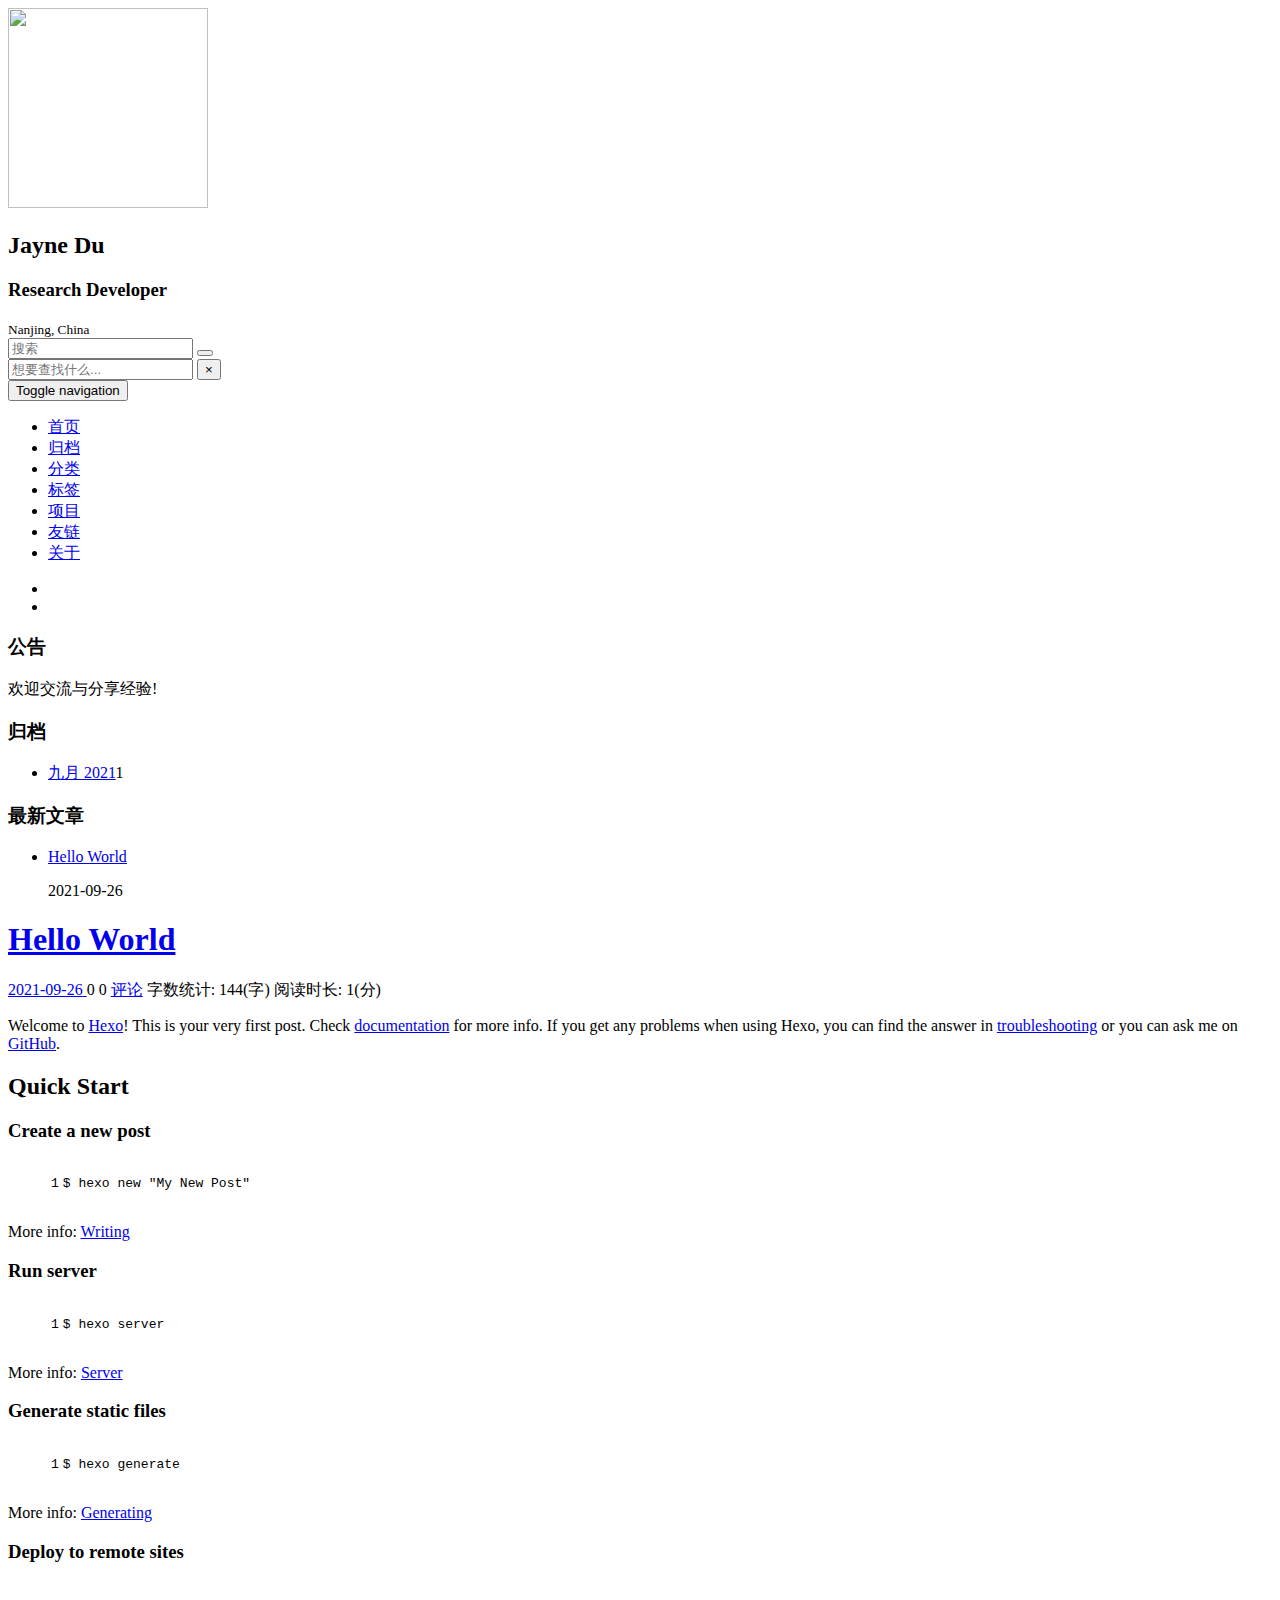
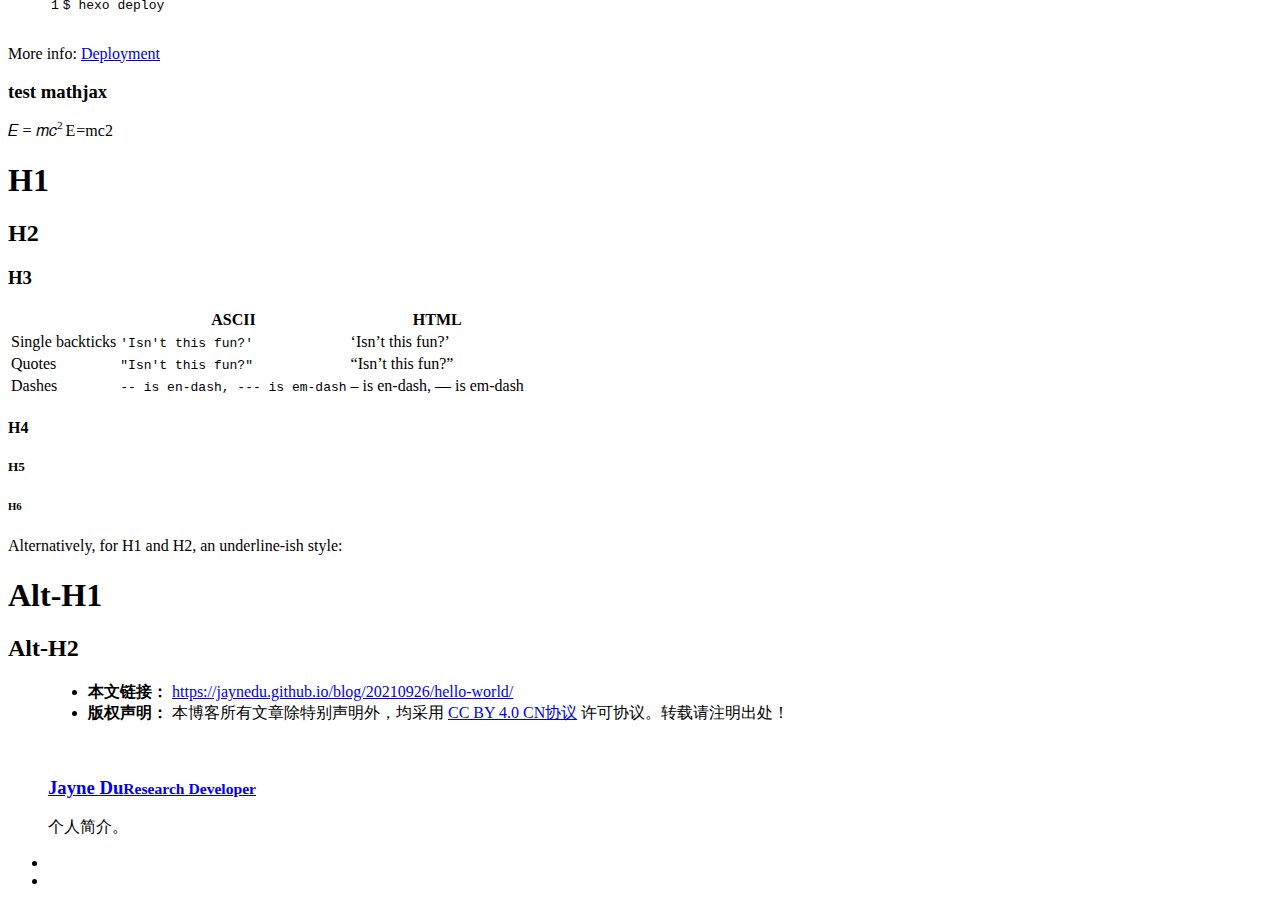
==== commit 8a3f6290: "Site updated: 2021-09-26 16:01:36" ====
--- a/index.html
+++ b/index.html
@@ -19,13 +19,13 @@
   <title>Hexo</title>
   <meta property="og:type" content="website">
 <meta property="og:title" content="Jayne Du">
-<meta property="og:url" content="https://jaynedu.github.io/index.html">
+<meta property="og:url" content="https://jaynedu.github.io/blog/index.html">
 <meta property="og:site_name" content="Jayne Du">
 <meta property="og:locale" content="zh_CN">
 <meta property="article:author" content="Jayne Du">
 <meta name="twitter:card" content="summary">
   <!-- Canonical links -->
-  <link rel="canonical" href="https://jaynedu.github.io/index.html">
+  <link rel="canonical" href="https://jaynedu.github.io/blog/index.html">
   
     <link rel="alternate" href="/atom.xml" title="Jayne Du" type="application/atom+xml">
   
@@ -33,7 +33,7 @@
     <link rel="icon" href="/favicon.png" type="image/x-icon">
   
   
-<link rel="stylesheet" href="/css/style.css">
+<link rel="stylesheet" href="/blog/css/style.css">
 
   
   
@@ -50,7 +50,7 @@
       
       <div class="profile-block text-center">
         <a id="avatar" href="https://github.com/jaynedu" target="_blank">
-          <img class="img-circle img-rotate" src="/images/avatar.jpg" width="200" height="200">
+          <img class="img-circle img-rotate" src="/blog/images/avatar.jpg" width="200" height="200">
         </a>
         <h2 id="name" class="hidden-xs hidden-sm">Jayne Du</h2>
         <h3 id="title" class="hidden-xs hidden-sm hidden-md">Research Developer</h3>
@@ -94,7 +94,7 @@
         
         
         <li class="menu-item menu-item-home">
-          <a href="/.">
+          <a href="/blog/.">
             
             <i class="icon icon-home-fill"></i>
             
@@ -104,7 +104,7 @@
         
         
         <li class="menu-item menu-item-archives">
-          <a href="/archives">
+          <a href="/blog/archives">
             
             <i class="icon icon-archives-fill"></i>
             
@@ -114,7 +114,7 @@
         
         
         <li class="menu-item menu-item-categories">
-          <a href="/categories">
+          <a href="/blog/categories">
             
             <i class="icon icon-folder"></i>
             
@@ -124,7 +124,7 @@
         
         
         <li class="menu-item menu-item-tags">
-          <a href="/tags">
+          <a href="/blog/tags">
             
             <i class="icon icon-tags"></i>
             
@@ -134,7 +134,7 @@
         
         
         <li class="menu-item menu-item-repository">
-          <a href="/repository">
+          <a href="/blog/repository">
             
             <i class="icon icon-project"></i>
             
@@ -144,7 +144,7 @@
         
         
         <li class="menu-item menu-item-links">
-          <a href="/links">
+          <a href="/blog/links">
             
             <i class="icon icon-friendship"></i>
             
@@ -154,7 +154,7 @@
         
         
         <li class="menu-item menu-item-about">
-          <a href="/about">
+          <a href="/blog/about">
             
             <i class="icon icon-cup-fill"></i>
             
@@ -169,7 +169,7 @@
     	
         <li><a href="https://github.com/jaynedu" target="_blank" title="Github" data-toggle=tooltip data-placement=top><i class="icon icon-github"></i></a></li>
         
-        <li><a href="/atom.xml" target="_blank" title="Rss" data-toggle=tooltip data-placement=top><i class="icon icon-rss"></i></a></li>
+        <li><a href="/blog/atom.xml" target="_blank" title="Rss" data-toggle=tooltip data-placement=top><i class="icon icon-rss"></i></a></li>
         
     </ul>
 
@@ -205,7 +205,7 @@
   <div class="widget">
     <h3 class="widget-title">归档</h3>
     <div class="widget-body">
-      <ul class="archive-list"><li class="archive-list-item"><a class="archive-list-link" href="/archives/2021/09/">九月 2021</a><span class="archive-list-count">1</span></li></ul>
+      <ul class="archive-list"><li class="archive-list-item"><a class="archive-list-link" href="/blog/archives/2021/09/">九月 2021</a><span class="archive-list-count">1</span></li></ul>
     </div>
   </div>
 
@@ -224,7 +224,7 @@
                 
               </p>
               <p class="item-title">
-                <a href="/20210926/hello-world/" class="title">Hello World</a>
+                <a href="/blog/20210926/hello-world/" class="title">Hello World</a>
               </p>
               <p class="item-date">
                 <time datetime="2021-09-26T02:39:43.060Z" itemprop="datePublished">2021-09-26</time>
@@ -253,7 +253,7 @@
         
   
     <h1 itemprop="name">
-      <a class="article-title" href="/20210926/hello-world/">Hello World</a>
+      <a class="article-title" href="/blog/20210926/hello-world/">Hello World</a>
     </h1>
   
 
@@ -261,7 +261,7 @@
       <div class="article-meta">
         <span class="article-date">
     <i class="icon icon-calendar-check"></i>
-	<a href="/20210926/hello-world/" class="article-date">
+	<a href="/blog/20210926/hello-world/" class="article-date">
 	  <time datetime="2021-09-26T02:39:43.060Z" itemprop="datePublished">2021-09-26</time>
 	</a>
 </span>
@@ -279,10 +279,10 @@
 
 	<span class="article-read hidden-xs">
     	<i class="icon icon-eye-fill" aria-hidden="true"></i>
-    	<span id="/20210926/hello-world/" class="leancloud_visitors"  data-flag-title="Hello World">0</span>
+    	<span id="/blog/20210926/hello-world/" class="leancloud_visitors"  data-flag-title="Hello World">0</span>
     </span>
 
-        <span class="post-comment"><i class="icon icon-comment"></i> <a href="/20210926/hello-world/#comments" class="article-comment-link">评论</a></span>
+        <span class="post-comment"><i class="icon icon-comment"></i> <a href="/blog/20210926/hello-world/#comments" class="article-comment-link">评论</a></span>
         
 	
 		<span class="post-wordcount hidden-xs" itemprop="wordCount">字数统计: 144(字)</span>
@@ -356,7 +356,7 @@
     
     <li class="post-copyright-link hidden-xs">
       <strong>本文链接：</strong>
-      <a href="https://jaynedu.github.io/20210926/hello-world/" title="Hello World" target="_blank" rel="external">https://jaynedu.github.io/20210926/hello-world/</a>
+      <a href="https://jaynedu.github.io/blog/20210926/hello-world/" title="Hello World" target="_blank" rel="external">https://jaynedu.github.io/blog/20210926/hello-world/</a>
     </li>
     
     <li class="post-copyright-license">
@@ -371,7 +371,7 @@
     <figure class="media">
       <div class="media-left">
         <a href="https://github.com/jaynedu" target="_blank" class="img-burn thumb-sm visible-lg">
-          <img src="/images/avatar.jpg" class="img-rounded w-full" alt="">
+          <img src="/blog/images/avatar.jpg" class="img-rounded w-full" alt="">
         </a>
       </div>
       <div class="media-body">
@@ -400,7 +400,7 @@
     	
         <li><a href="https://github.com/jaynedu" target="_blank" title="Github" data-toggle=tooltip data-placement=top><i class="icon icon-github"></i></a></li>
         
-        <li><a href="/atom.xml" target="_blank" title="Rss" data-toggle=tooltip data-placement=top><i class="icon icon-rss"></i></a></li>
+        <li><a href="/blog/atom.xml" target="_blank" title="Rss" data-toggle=tooltip data-placement=top><i class="icon icon-rss"></i></a></li>
         
     </ul>
 
@@ -416,10 +416,10 @@
 window.jQuery || document.write('<script src="js/jquery.min.js"><\/script>')
 </script>
 
-<script src="/js/plugin.min.js"></script>
-
-
-<script src="/js/application.js"></script>
+<script src="/blog/js/plugin.min.js"></script>
+
+
+<script src="/blog/js/application.js"></script>
 
 
     <script>
@@ -432,14 +432,14 @@
             TAGS: '标签',
             UNTITLED: '(未命名)',
         },
-        ROOT_URL: '/',
-        CONTENT_URL: '/content.json',
+        ROOT_URL: '/blog/',
+        CONTENT_URL: '/blog/content.json',
     };
     window.INSIGHT_CONFIG = INSIGHT_CONFIG;
 })(window);
 </script>
 
-<script src="/js/insight.js"></script>
+<script src="/blog/js/insight.js"></script>
 
 
 
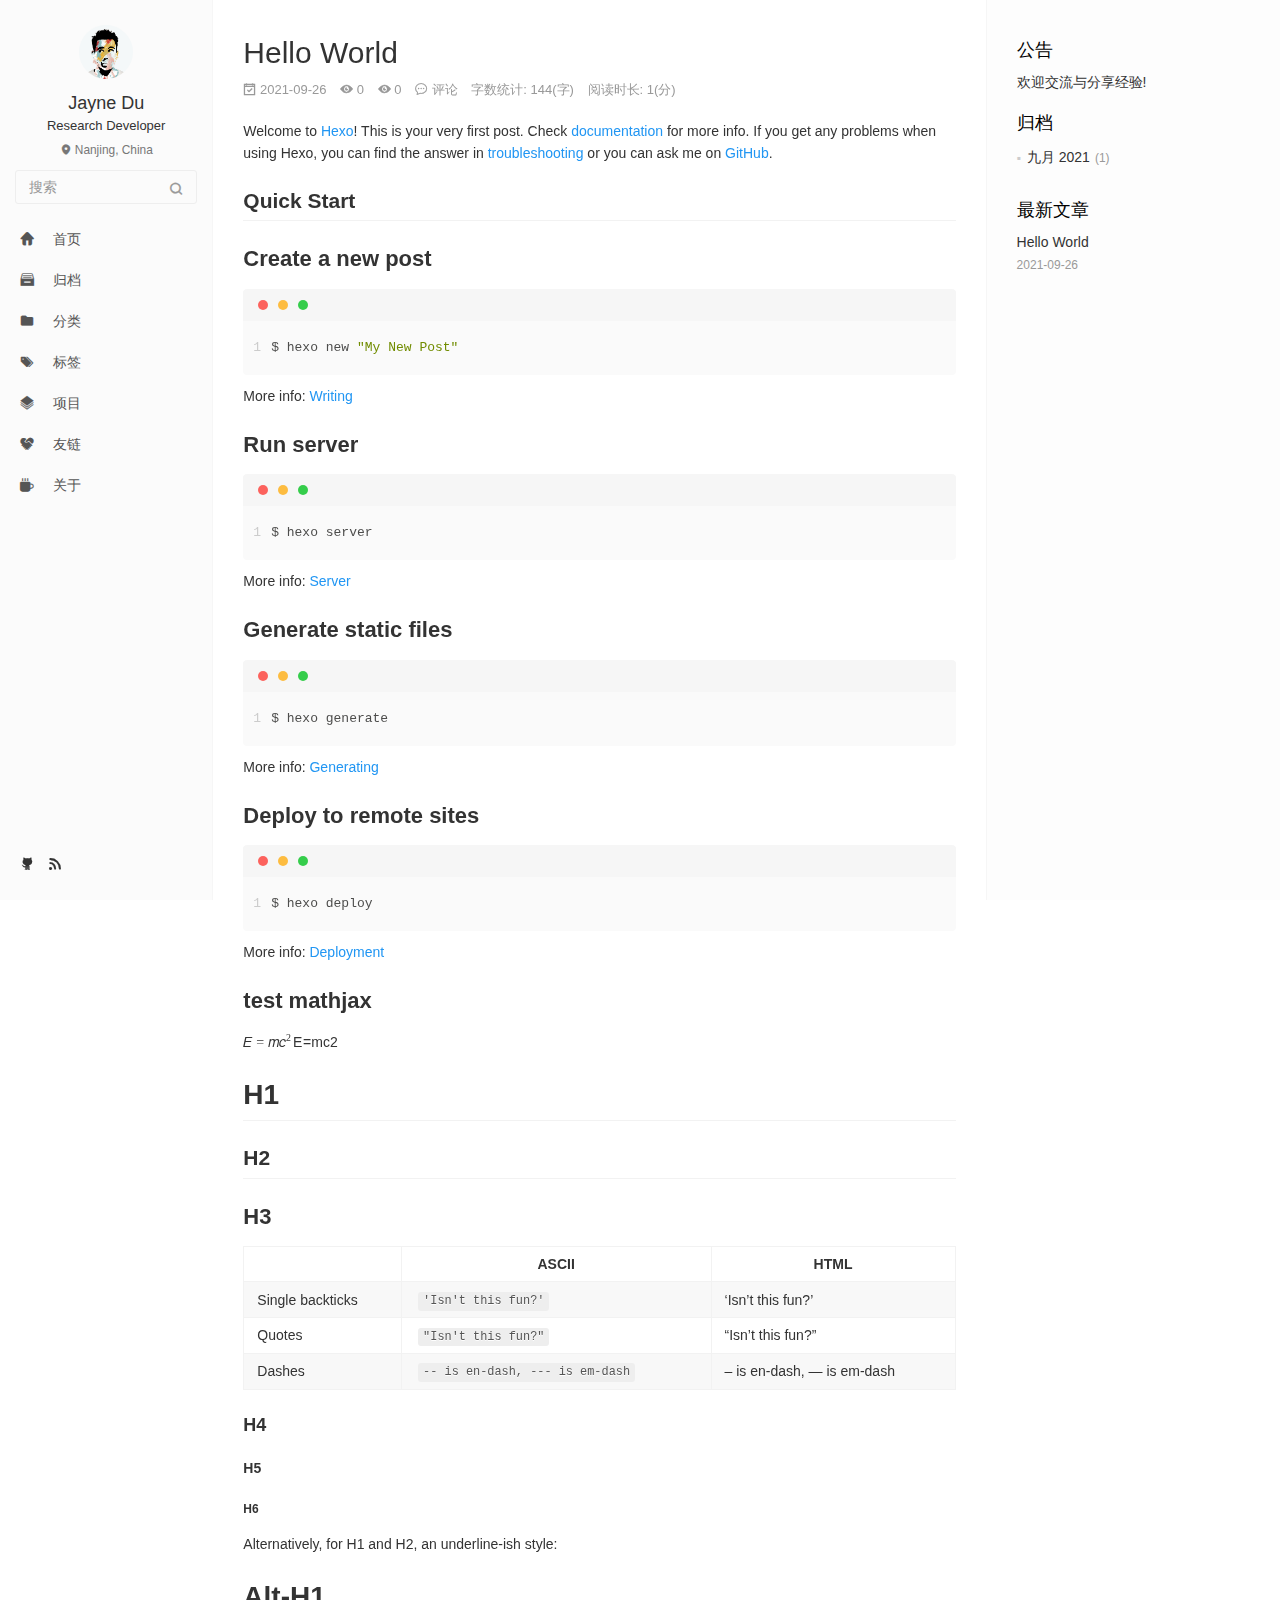
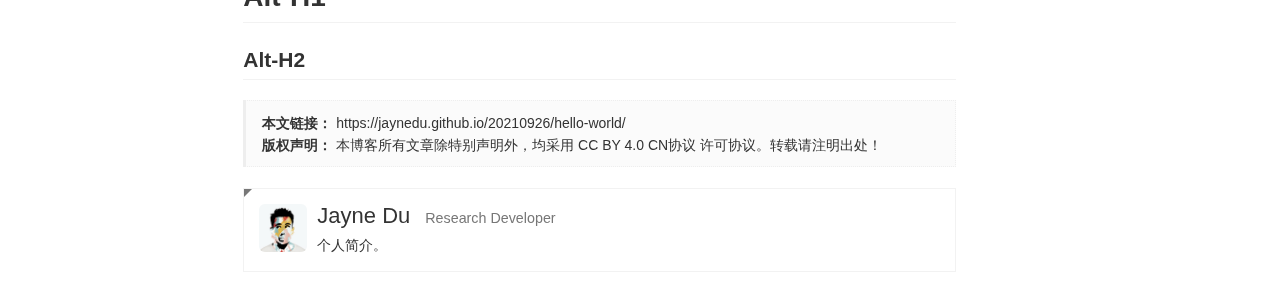
==== commit 3a7700fa: "Site updated: 2021-09-26 16:02:53" ====
--- a/index.html
+++ b/index.html
@@ -19,13 +19,13 @@
   <title>Hexo</title>
   <meta property="og:type" content="website">
 <meta property="og:title" content="Jayne Du">
-<meta property="og:url" content="https://jaynedu.github.io/blog/index.html">
+<meta property="og:url" content="https://jaynedu.github.io/index.html">
 <meta property="og:site_name" content="Jayne Du">
 <meta property="og:locale" content="zh_CN">
 <meta property="article:author" content="Jayne Du">
 <meta name="twitter:card" content="summary">
   <!-- Canonical links -->
-  <link rel="canonical" href="https://jaynedu.github.io/blog/index.html">
+  <link rel="canonical" href="https://jaynedu.github.io/index.html">
   
     <link rel="alternate" href="/atom.xml" title="Jayne Du" type="application/atom+xml">
   
@@ -33,7 +33,7 @@
     <link rel="icon" href="/favicon.png" type="image/x-icon">
   
   
-<link rel="stylesheet" href="/blog/css/style.css">
+<link rel="stylesheet" href="/css/style.css">
 
   
   
@@ -50,7 +50,7 @@
       
       <div class="profile-block text-center">
         <a id="avatar" href="https://github.com/jaynedu" target="_blank">
-          <img class="img-circle img-rotate" src="/blog/images/avatar.jpg" width="200" height="200">
+          <img class="img-circle img-rotate" src="/images/avatar.jpg" width="200" height="200">
         </a>
         <h2 id="name" class="hidden-xs hidden-sm">Jayne Du</h2>
         <h3 id="title" class="hidden-xs hidden-sm hidden-md">Research Developer</h3>
@@ -94,7 +94,7 @@
         
         
         <li class="menu-item menu-item-home">
-          <a href="/blog/.">
+          <a href="/.">
             
             <i class="icon icon-home-fill"></i>
             
@@ -104,7 +104,7 @@
         
         
         <li class="menu-item menu-item-archives">
-          <a href="/blog/archives">
+          <a href="/archives">
             
             <i class="icon icon-archives-fill"></i>
             
@@ -114,7 +114,7 @@
         
         
         <li class="menu-item menu-item-categories">
-          <a href="/blog/categories">
+          <a href="/categories">
             
             <i class="icon icon-folder"></i>
             
@@ -124,7 +124,7 @@
         
         
         <li class="menu-item menu-item-tags">
-          <a href="/blog/tags">
+          <a href="/tags">
             
             <i class="icon icon-tags"></i>
             
@@ -134,7 +134,7 @@
         
         
         <li class="menu-item menu-item-repository">
-          <a href="/blog/repository">
+          <a href="/repository">
             
             <i class="icon icon-project"></i>
             
@@ -144,7 +144,7 @@
         
         
         <li class="menu-item menu-item-links">
-          <a href="/blog/links">
+          <a href="/links">
             
             <i class="icon icon-friendship"></i>
             
@@ -154,7 +154,7 @@
         
         
         <li class="menu-item menu-item-about">
-          <a href="/blog/about">
+          <a href="/about">
             
             <i class="icon icon-cup-fill"></i>
             
@@ -169,7 +169,7 @@
     	
         <li><a href="https://github.com/jaynedu" target="_blank" title="Github" data-toggle=tooltip data-placement=top><i class="icon icon-github"></i></a></li>
         
-        <li><a href="/blog/atom.xml" target="_blank" title="Rss" data-toggle=tooltip data-placement=top><i class="icon icon-rss"></i></a></li>
+        <li><a href="/atom.xml" target="_blank" title="Rss" data-toggle=tooltip data-placement=top><i class="icon icon-rss"></i></a></li>
         
     </ul>
 
@@ -205,7 +205,7 @@
   <div class="widget">
     <h3 class="widget-title">归档</h3>
     <div class="widget-body">
-      <ul class="archive-list"><li class="archive-list-item"><a class="archive-list-link" href="/blog/archives/2021/09/">九月 2021</a><span class="archive-list-count">1</span></li></ul>
+      <ul class="archive-list"><li class="archive-list-item"><a class="archive-list-link" href="/archives/2021/09/">九月 2021</a><span class="archive-list-count">1</span></li></ul>
     </div>
   </div>
 
@@ -224,7 +224,7 @@
                 
               </p>
               <p class="item-title">
-                <a href="/blog/20210926/hello-world/" class="title">Hello World</a>
+                <a href="/20210926/hello-world/" class="title">Hello World</a>
               </p>
               <p class="item-date">
                 <time datetime="2021-09-26T02:39:43.060Z" itemprop="datePublished">2021-09-26</time>
@@ -253,7 +253,7 @@
         
   
     <h1 itemprop="name">
-      <a class="article-title" href="/blog/20210926/hello-world/">Hello World</a>
+      <a class="article-title" href="/20210926/hello-world/">Hello World</a>
     </h1>
   
 
@@ -261,7 +261,7 @@
       <div class="article-meta">
         <span class="article-date">
     <i class="icon icon-calendar-check"></i>
-	<a href="/blog/20210926/hello-world/" class="article-date">
+	<a href="/20210926/hello-world/" class="article-date">
 	  <time datetime="2021-09-26T02:39:43.060Z" itemprop="datePublished">2021-09-26</time>
 	</a>
 </span>
@@ -279,10 +279,10 @@
 
 	<span class="article-read hidden-xs">
     	<i class="icon icon-eye-fill" aria-hidden="true"></i>
-    	<span id="/blog/20210926/hello-world/" class="leancloud_visitors"  data-flag-title="Hello World">0</span>
+    	<span id="/20210926/hello-world/" class="leancloud_visitors"  data-flag-title="Hello World">0</span>
     </span>
 
-        <span class="post-comment"><i class="icon icon-comment"></i> <a href="/blog/20210926/hello-world/#comments" class="article-comment-link">评论</a></span>
+        <span class="post-comment"><i class="icon icon-comment"></i> <a href="/20210926/hello-world/#comments" class="article-comment-link">评论</a></span>
         
 	
 		<span class="post-wordcount hidden-xs" itemprop="wordCount">字数统计: 144(字)</span>
@@ -356,7 +356,7 @@
     
     <li class="post-copyright-link hidden-xs">
       <strong>本文链接：</strong>
-      <a href="https://jaynedu.github.io/blog/20210926/hello-world/" title="Hello World" target="_blank" rel="external">https://jaynedu.github.io/blog/20210926/hello-world/</a>
+      <a href="https://jaynedu.github.io/20210926/hello-world/" title="Hello World" target="_blank" rel="external">https://jaynedu.github.io/20210926/hello-world/</a>
     </li>
     
     <li class="post-copyright-license">
@@ -371,7 +371,7 @@
     <figure class="media">
       <div class="media-left">
         <a href="https://github.com/jaynedu" target="_blank" class="img-burn thumb-sm visible-lg">
-          <img src="/blog/images/avatar.jpg" class="img-rounded w-full" alt="">
+          <img src="/images/avatar.jpg" class="img-rounded w-full" alt="">
         </a>
       </div>
       <div class="media-body">
@@ -400,7 +400,7 @@
     	
         <li><a href="https://github.com/jaynedu" target="_blank" title="Github" data-toggle=tooltip data-placement=top><i class="icon icon-github"></i></a></li>
         
-        <li><a href="/blog/atom.xml" target="_blank" title="Rss" data-toggle=tooltip data-placement=top><i class="icon icon-rss"></i></a></li>
+        <li><a href="/atom.xml" target="_blank" title="Rss" data-toggle=tooltip data-placement=top><i class="icon icon-rss"></i></a></li>
         
     </ul>
 
@@ -416,10 +416,10 @@
 window.jQuery || document.write('<script src="js/jquery.min.js"><\/script>')
 </script>
 
-<script src="/blog/js/plugin.min.js"></script>
-
-
-<script src="/blog/js/application.js"></script>
+<script src="/js/plugin.min.js"></script>
+
+
+<script src="/js/application.js"></script>
 
 
     <script>
@@ -432,14 +432,14 @@
             TAGS: '标签',
             UNTITLED: '(未命名)',
         },
-        ROOT_URL: '/blog/',
-        CONTENT_URL: '/blog/content.json',
+        ROOT_URL: '/',
+        CONTENT_URL: '/content.json',
     };
     window.INSIGHT_CONFIG = INSIGHT_CONFIG;
 })(window);
 </script>
 
-<script src="/blog/js/insight.js"></script>
+<script src="/js/insight.js"></script>
 
 
 
--- a/css/style.css
+++ b/css/style.css
@@ -0,0 +1,9210 @@
+@charset "UTF-8";
+
+/**
+ * global variables and mixins
+ */
+
+/**
+ * font family
+ */
+
+/**
+ * 
+ */
+
+/* Mixins */
+
+/**
+ * bootstrap
+ */
+
+/*!
+ * Bootstrap v3.3.7 (http://getbootstrap.com)
+ * Copyright 2011-2016 Twitter, Inc.
+ * Licensed under MIT (https://github.com/twbs/bootstrap/blob/master/LICENSE)
+ */
+
+/*! normalize.css v3.0.3 | MIT License | github.com/necolas/normalize.css */
+
+html {
+  font-family: sans-serif;
+  -ms-text-size-adjust: 100%;
+  -webkit-text-size-adjust: 100%;
+}
+
+body {
+  margin: 0;
+}
+
+article,
+aside,
+details,
+figcaption,
+figure,
+footer,
+header,
+hgroup,
+main,
+menu,
+nav,
+section,
+summary {
+  display: block;
+}
+
+audio,
+canvas,
+progress,
+video {
+  display: inline-block;
+  vertical-align: baseline;
+}
+
+audio:not([controls]) {
+  display: none;
+  height: 0;
+}
+
+[hidden],
+template {
+  display: none;
+}
+
+a {
+  background-color: transparent;
+}
+
+a:active,
+a:hover {
+  outline: 0;
+}
+
+abbr[title] {
+  border-bottom: 1px dotted;
+}
+
+b,
+strong {
+  font-weight: bold;
+}
+
+dfn {
+  font-style: italic;
+}
+
+h1 {
+  font-size: 2em;
+  margin: 0.67em 0;
+}
+
+mark {
+  background: #ff0;
+  color: #000;
+}
+
+small {
+  font-size: 80%;
+}
+
+sub,
+sup {
+  font-size: 75%;
+  line-height: 0;
+  position: relative;
+  vertical-align: baseline;
+}
+
+sup {
+  top: -0.5em;
+}
+
+sub {
+  bottom: -0.25em;
+}
+
+img {
+  border: 0;
+}
+
+svg:not(:root) {
+  overflow: hidden;
+}
+
+figure {
+  margin: 1em 40px;
+}
+
+hr {
+  -webkit-box-sizing: content-box;
+  box-sizing: content-box;
+  height: 0;
+}
+
+pre {
+  overflow: auto;
+}
+
+code,
+kbd,
+pre,
+samp {
+  font-family: monospace,monospace;
+  font-size: 1em;
+}
+
+button,
+input,
+optgroup,
+select,
+textarea {
+  color: inherit;
+  font: inherit;
+  margin: 0;
+}
+
+button {
+  overflow: visible;
+}
+
+button,
+select {
+  text-transform: none;
+}
+
+button,
+html input[type="button"],
+input[type="reset"],
+input[type="submit"] {
+  -webkit-appearance: button;
+  cursor: pointer;
+}
+
+button[disabled],
+html input[disabled] {
+  cursor: default;
+}
+
+button::-moz-focus-inner,
+input::-moz-focus-inner {
+  border: 0;
+  padding: 0;
+}
+
+input {
+  line-height: normal;
+}
+
+input[type="checkbox"],
+input[type="radio"] {
+  -webkit-box-sizing: border-box;
+  box-sizing: border-box;
+  padding: 0;
+}
+
+input[type="number"]::-webkit-inner-spin-button,
+input[type="number"]::-webkit-outer-spin-button {
+  height: auto;
+}
+
+input[type="search"] {
+  -webkit-appearance: textfield;
+  -webkit-box-sizing: content-box;
+  box-sizing: content-box;
+}
+
+input[type="search"]::-webkit-search-cancel-button,
+input[type="search"]::-webkit-search-decoration {
+  -webkit-appearance: none;
+}
+
+fieldset {
+  border: 1px solid #c0c0c0;
+  margin: 0 2px;
+  padding: 0.35em 0.625em 0.75em;
+}
+
+legend {
+  border: 0;
+  padding: 0;
+}
+
+textarea {
+  overflow: auto;
+}
+
+optgroup {
+  font-weight: bold;
+}
+
+table {
+  border-collapse: collapse;
+  border-spacing: 0;
+}
+
+td,
+th {
+  padding: 0;
+}
+
+/*! Source: https://github.com/h5bp/html5-boilerplate/blob/master/src/css/main.css */
+
+* {
+  -webkit-box-sizing: border-box;
+  box-sizing: border-box;
+}
+
+*:before,
+*:after {
+  -webkit-box-sizing: border-box;
+  box-sizing: border-box;
+}
+
+html {
+  font-size: 10px;
+  -webkit-tap-highlight-color: transparent;
+}
+
+input,
+button,
+select,
+textarea {
+  font-family: inherit;
+  font-size: inherit;
+  line-height: inherit;
+}
+
+a {
+  color: #2196f3;
+  text-decoration: none;
+}
+
+a:hover,
+a:focus {
+  color: #0a6ebd;
+  text-decoration: underline;
+}
+
+a:focus {
+  outline: 5px auto -webkit-focus-ring-color;
+  outline-offset: -2px;
+}
+
+figure {
+  margin: 0;
+}
+
+img {
+  vertical-align: middle;
+}
+
+.img-responsive {
+  display: block;
+  max-width: 100%;
+  height: auto;
+}
+
+.img-rounded {
+  border-radius: 6px;
+}
+
+.img-thumbnail {
+  padding: 4px;
+  line-height: 1.57143;
+  background-color: #fff;
+  border: 1px solid #ddd;
+  border-radius: 4px;
+  -webkit-transition: all 0.2s ease-in-out;
+  transition: all 0.2s ease-in-out;
+  display: inline-block;
+  max-width: 100%;
+  height: auto;
+}
+
+.img-circle {
+  border-radius: 50%;
+}
+
+hr {
+  margin-top: 21px;
+  margin-bottom: 21px;
+  border: 0;
+  border-top: 1px solid #eeeeee;
+}
+
+.sr-only {
+  position: absolute;
+  width: 1px;
+  height: 1px;
+  margin: -1px;
+  padding: 0;
+  overflow: hidden;
+  clip: rect(0, 0, 0, 0);
+  border: 0;
+}
+
+.sr-only-focusable:active,
+.sr-only-focusable:focus {
+  position: static;
+  width: auto;
+  height: auto;
+  margin: 0;
+  overflow: visible;
+  clip: auto;
+}
+
+[role="button"] {
+  cursor: pointer;
+}
+
+h1,
+h2,
+h3,
+h4,
+h5,
+h6,
+.h1,
+.h2,
+.h3,
+.h4,
+.h5,
+.h6 {
+  font-family: inherit;
+  font-weight: 500;
+  line-height: 1.1;
+  color: inherit;
+}
+
+h1 small,
+h1 .small,
+h2 small,
+h2 .small,
+h3 small,
+h3 .small,
+h4 small,
+h4 .small,
+h5 small,
+h5 .small,
+h6 small,
+h6 .small,
+.h1 small,
+.h1 .small,
+.h2 small,
+.h2 .small,
+.h3 small,
+.h3 .small,
+.h4 small,
+.h4 .small,
+.h5 small,
+.h5 .small,
+.h6 small,
+.h6 .small {
+  font-weight: normal;
+  line-height: 1;
+  color: #777777;
+}
+
+h1,
+.h1,
+h2,
+.h2,
+h3,
+.h3 {
+  margin-top: 21px;
+  margin-bottom: 10.5px;
+}
+
+h1 small,
+h1 .small,
+.h1 small,
+.h1 .small,
+h2 small,
+h2 .small,
+.h2 small,
+.h2 .small,
+h3 small,
+h3 .small,
+.h3 small,
+.h3 .small {
+  font-size: 65%;
+}
+
+h4,
+.h4,
+h5,
+.h5,
+h6,
+.h6 {
+  margin-top: 10.5px;
+  margin-bottom: 10.5px;
+}
+
+h4 small,
+h4 .small,
+.h4 small,
+.h4 .small,
+h5 small,
+h5 .small,
+.h5 small,
+.h5 .small,
+h6 small,
+h6 .small,
+.h6 small,
+.h6 .small {
+  font-size: 75%;
+}
+
+h1,
+.h1 {
+  font-size: 30px;
+}
+
+h2,
+.h2 {
+  font-size: 26px;
+}
+
+h3,
+.h3 {
+  font-size: 22px;
+}
+
+h4,
+.h4 {
+  font-size: 18px;
+}
+
+h5,
+.h5 {
+  font-size: 14px;
+}
+
+h6,
+.h6 {
+  font-size: 12px;
+}
+
+p {
+  margin: 0 0 10.5px;
+}
+
+.lead {
+  margin-bottom: 21px;
+  font-size: 16px;
+  font-weight: 300;
+  line-height: 1.4;
+}
+
+small,
+.small {
+  font-size: 85%;
+}
+
+mark,
+.mark {
+  background-color: #fcf8e3;
+  padding: .2em;
+}
+
+.text-left {
+  text-align: left;
+}
+
+.text-right {
+  text-align: right;
+}
+
+.text-center {
+  text-align: center;
+}
+
+.text-justify {
+  text-align: justify;
+}
+
+.text-nowrap {
+  white-space: nowrap;
+}
+
+.text-lowercase {
+  text-transform: lowercase;
+}
+
+.text-uppercase,
+.initialism {
+  text-transform: uppercase;
+}
+
+.text-capitalize {
+  text-transform: capitalize;
+}
+
+.text-muted {
+  color: #777777 !important;
+}
+
+.text-primary {
+  color: #2196f3;
+}
+
+a.text-primary:hover,
+a.text-primary:focus {
+  color: #0c7cd5;
+}
+
+.text-success {
+  color: #3c763d;
+}
+
+a.text-success:hover,
+a.text-success:focus {
+  color: #2b542c;
+}
+
+.text-info {
+  color: #31708f;
+}
+
+a.text-info:hover,
+a.text-info:focus {
+  color: #245269;
+}
+
+.text-warning {
+  color: #8a6d3b;
+}
+
+a.text-warning:hover,
+a.text-warning:focus {
+  color: #66512c;
+}
+
+.text-danger {
+  color: #a94442;
+}
+
+a.text-danger:hover,
+a.text-danger:focus {
+  color: #843534;
+}
+
+.bg-primary {
+  color: #fff;
+}
+
+.bg-primary {
+  background-color: #2196f3;
+}
+
+a.bg-primary:hover,
+a.bg-primary:focus {
+  background-color: #0c7cd5;
+}
+
+.bg-success {
+  background-color: #dff0d8;
+}
+
+a.bg-success:hover,
+a.bg-success:focus {
+  background-color: #c1e2b3;
+}
+
+.bg-info {
+  background-color: #d9edf7;
+}
+
+a.bg-info:hover,
+a.bg-info:focus {
+  background-color: #afd9ee;
+}
+
+.bg-warning {
+  background-color: #fcf8e3;
+}
+
+a.bg-warning:hover,
+a.bg-warning:focus {
+  background-color: #f7ecb5;
+}
+
+.bg-danger {
+  background-color: #f2dede;
+}
+
+a.bg-danger:hover,
+a.bg-danger:focus {
+  background-color: #e4b9b9;
+}
+
+.page-header {
+  padding-bottom: 9.5px;
+  margin: 42px 0 21px;
+  border-bottom: 1px solid #eeeeee;
+}
+
+ul,
+ol {
+  margin-top: 0;
+  margin-bottom: 10.5px;
+}
+
+ul ul,
+ul ol,
+ol ul,
+ol ol {
+  margin-bottom: 0;
+}
+
+.list-unstyled {
+  padding-left: 0;
+  list-style: none;
+}
+
+.list-inline {
+  padding-left: 0;
+  list-style: none;
+  margin-left: -5px;
+}
+
+.list-inline > li {
+  display: inline-block;
+  padding-left: 5px;
+  padding-right: 5px;
+}
+
+dl {
+  margin-top: 0;
+  margin-bottom: 21px;
+}
+
+dt,
+dd {
+  line-height: 1.57143;
+}
+
+dt {
+  font-weight: bold;
+}
+
+dd {
+  margin-left: 0;
+}
+
+.dl-horizontal dd:before,
+.dl-horizontal dd:after {
+  content: " ";
+  display: table;
+}
+
+.dl-horizontal dd:after {
+  clear: both;
+}
+
+abbr[title],
+abbr[data-original-title] {
+  cursor: help;
+  border-bottom: 1px dotted #777777;
+}
+
+.initialism {
+  font-size: 90%;
+}
+
+blockquote {
+  padding: 10.5px 16px;
+  margin: 0 0 21px;
+  border: 1px dotted #eeeeee;
+  border-left: 3px solid #eeeeee;
+  background-color: #fbfbfb;
+}
+
+blockquote p:last-child,
+blockquote ul:last-child,
+blockquote ol:last-child {
+  margin-bottom: 0;
+}
+
+blockquote footer,
+blockquote small,
+blockquote .small {
+  display: block;
+  font-size: 80%;
+  line-height: 1.57143;
+  color: #777777;
+}
+
+blockquote footer:before,
+blockquote small:before,
+blockquote .small:before {
+  content: '\2014 \00A0';
+}
+
+.blockquote-reverse,
+blockquote.pull-right {
+  padding-right: 15px;
+  padding-left: 0;
+  border-right: 5px solid #eeeeee;
+  border-left: 0;
+  text-align: right;
+}
+
+.blockquote-reverse footer:before,
+.blockquote-reverse small:before,
+.blockquote-reverse .small:before,
+blockquote.pull-right footer:before,
+blockquote.pull-right small:before,
+blockquote.pull-right .small:before {
+  content: '';
+}
+
+.blockquote-reverse footer:after,
+.blockquote-reverse small:after,
+.blockquote-reverse .small:after,
+blockquote.pull-right footer:after,
+blockquote.pull-right small:after,
+blockquote.pull-right .small:after {
+  content: '\00A0 \2014';
+}
+
+address {
+  margin-bottom: 21px;
+  font-style: normal;
+  line-height: 1.57143;
+}
+
+.container {
+  margin-right: auto;
+  margin-left: auto;
+  padding-left: 15px;
+  padding-right: 15px;
+}
+
+.container:before,
+.container:after {
+  content: " ";
+  display: table;
+}
+
+.container:after {
+  clear: both;
+}
+
+.container-fluid {
+  margin-right: auto;
+  margin-left: auto;
+  padding-left: 15px;
+  padding-right: 15px;
+}
+
+.container-fluid:before,
+.container-fluid:after {
+  content: " ";
+  display: table;
+}
+
+.container-fluid:after {
+  clear: both;
+}
+
+.row {
+  margin-left: -15px;
+  margin-right: -15px;
+}
+
+.row:before,
+.row:after {
+  content: " ";
+  display: table;
+}
+
+.row:after {
+  clear: both;
+}
+
+.col-xs-1,
+.col-sm-1,
+.col-md-1,
+.col-lg-1,
+.col-xs-2,
+.col-sm-2,
+.col-md-2,
+.col-lg-2,
+.col-xs-3,
+.col-sm-3,
+.col-md-3,
+.col-lg-3,
+.col-xs-4,
+.col-sm-4,
+.col-md-4,
+.col-lg-4,
+.col-xs-5,
+.col-sm-5,
+.col-md-5,
+.col-lg-5,
+.col-xs-6,
+.col-sm-6,
+.col-md-6,
+.col-lg-6,
+.col-xs-7,
+.col-sm-7,
+.col-md-7,
+.col-lg-7,
+.col-xs-8,
+.col-sm-8,
+.col-md-8,
+.col-lg-8,
+.col-xs-9,
+.col-sm-9,
+.col-md-9,
+.col-lg-9,
+.col-xs-10,
+.col-sm-10,
+.col-md-10,
+.col-lg-10,
+.col-xs-11,
+.col-sm-11,
+.col-md-11,
+.col-lg-11,
+.col-xs-12,
+.col-sm-12,
+.col-md-12,
+.col-lg-12 {
+  position: relative;
+  min-height: 1px;
+  padding-left: 15px;
+  padding-right: 15px;
+}
+
+.col-xs-1,
+.col-xs-2,
+.col-xs-3,
+.col-xs-4,
+.col-xs-5,
+.col-xs-6,
+.col-xs-7,
+.col-xs-8,
+.col-xs-9,
+.col-xs-10,
+.col-xs-11,
+.col-xs-12 {
+  float: left;
+}
+
+.col-xs-1 {
+  width: 8.33333%;
+}
+
+.col-xs-2 {
+  width: 16.66667%;
+}
+
+.col-xs-3 {
+  width: 25%;
+}
+
+.col-xs-4 {
+  width: 33.33333%;
+}
+
+.col-xs-5 {
+  width: 41.66667%;
+}
+
+.col-xs-6 {
+  width: 50%;
+}
+
+.col-xs-7 {
+  width: 58.33333%;
+}
+
+.col-xs-8 {
+  width: 66.66667%;
+}
+
+.col-xs-9 {
+  width: 75%;
+}
+
+.col-xs-10 {
+  width: 83.33333%;
+}
+
+.col-xs-11 {
+  width: 91.66667%;
+}
+
+.col-xs-12 {
+  width: 100%;
+}
+
+.col-xs-pull-0 {
+  right: auto;
+}
+
+.col-xs-pull-1 {
+  right: 8.33333%;
+}
+
+.col-xs-pull-2 {
+  right: 16.66667%;
+}
+
+.col-xs-pull-3 {
+  right: 25%;
+}
+
+.col-xs-pull-4 {
+  right: 33.33333%;
+}
+
+.col-xs-pull-5 {
+  right: 41.66667%;
+}
+
+.col-xs-pull-6 {
+  right: 50%;
+}
+
+.col-xs-pull-7 {
+  right: 58.33333%;
+}
+
+.col-xs-pull-8 {
+  right: 66.66667%;
+}
+
+.col-xs-pull-9 {
+  right: 75%;
+}
+
+.col-xs-pull-10 {
+  right: 83.33333%;
+}
+
+.col-xs-pull-11 {
+  right: 91.66667%;
+}
+
+.col-xs-pull-12 {
+  right: 100%;
+}
+
+.col-xs-push-0 {
+  left: auto;
+}
+
+.col-xs-push-1 {
+  left: 8.33333%;
+}
+
+.col-xs-push-2 {
+  left: 16.66667%;
+}
+
+.col-xs-push-3 {
+  left: 25%;
+}
+
+.col-xs-push-4 {
+  left: 33.33333%;
+}
+
+.col-xs-push-5 {
+  left: 41.66667%;
+}
+
+.col-xs-push-6 {
+  left: 50%;
+}
+
+.col-xs-push-7 {
+  left: 58.33333%;
+}
+
+.col-xs-push-8 {
+  left: 66.66667%;
+}
+
+.col-xs-push-9 {
+  left: 75%;
+}
+
+.col-xs-push-10 {
+  left: 83.33333%;
+}
+
+.col-xs-push-11 {
+  left: 91.66667%;
+}
+
+.col-xs-push-12 {
+  left: 100%;
+}
+
+.col-xs-offset-0 {
+  margin-left: 0%;
+}
+
+.col-xs-offset-1 {
+  margin-left: 8.33333%;
+}
+
+.col-xs-offset-2 {
+  margin-left: 16.66667%;
+}
+
+.col-xs-offset-3 {
+  margin-left: 25%;
+}
+
+.col-xs-offset-4 {
+  margin-left: 33.33333%;
+}
+
+.col-xs-offset-5 {
+  margin-left: 41.66667%;
+}
+
+.col-xs-offset-6 {
+  margin-left: 50%;
+}
+
+.col-xs-offset-7 {
+  margin-left: 58.33333%;
+}
+
+.col-xs-offset-8 {
+  margin-left: 66.66667%;
+}
+
+.col-xs-offset-9 {
+  margin-left: 75%;
+}
+
+.col-xs-offset-10 {
+  margin-left: 83.33333%;
+}
+
+.col-xs-offset-11 {
+  margin-left: 91.66667%;
+}
+
+.col-xs-offset-12 {
+  margin-left: 100%;
+}
+
+.btn {
+  display: inline-block;
+  margin-bottom: 0;
+  font-weight: normal;
+  text-align: center;
+  vertical-align: middle;
+  -ms-touch-action: manipulation;
+  touch-action: manipulation;
+  cursor: pointer;
+  background-image: none;
+  border: 1px solid transparent;
+  white-space: nowrap;
+  padding: 6px 12px;
+  font-size: 14px;
+  line-height: 1.57143;
+  border-radius: 4px;
+  -webkit-user-select: none;
+  -moz-user-select: none;
+  -ms-user-select: none;
+  user-select: none;
+}
+
+.btn:focus,
+.btn.focus,
+.btn:active:focus,
+.btn:active.focus,
+.btn.active:focus,
+.btn.active.focus {
+  outline: 5px auto -webkit-focus-ring-color;
+  outline-offset: -2px;
+}
+
+.btn:hover,
+.btn:focus,
+.btn.focus {
+  color: #333;
+  text-decoration: none;
+}
+
+.btn:active,
+.btn.active {
+  outline: 0;
+  background-image: none;
+  -webkit-box-shadow: inset 0 3px 5px rgba(0, 0, 0, 0.125);
+  box-shadow: inset 0 3px 5px rgba(0, 0, 0, 0.125);
+}
+
+.btn.disabled,
+.btn[disabled],
+fieldset[disabled] .btn {
+  cursor: not-allowed;
+  opacity: 0.65;
+  filter: alpha(opacity=65);
+  -webkit-box-shadow: none;
+  box-shadow: none;
+}
+
+a.btn.disabled,
+fieldset[disabled] a.btn {
+  pointer-events: none;
+}
+
+.btn-default {
+  color: #333;
+  background-color: #fff;
+  border-color: #ccc;
+}
+
+.btn-default:focus,
+.btn-default.focus {
+  color: #333;
+  background-color: #e6e6e6;
+  border-color: #8c8c8c;
+}
+
+.btn-default:hover {
+  color: #333;
+  background-color: #e6e6e6;
+  border-color: #adadad;
+}
+
+.btn-default:active,
+.btn-default.active,
+.open > .btn-default.dropdown-toggle {
+  color: #333;
+  background-color: #e6e6e6;
+  border-color: #adadad;
+}
+
+.btn-default:active:hover,
+.btn-default:active:focus,
+.btn-default:active.focus,
+.btn-default.active:hover,
+.btn-default.active:focus,
+.btn-default.active.focus,
+.open > .btn-default.dropdown-toggle:hover,
+.open > .btn-default.dropdown-toggle:focus,
+.open > .btn-default.dropdown-toggle.focus {
+  color: #333;
+  background-color: #d4d4d4;
+  border-color: #8c8c8c;
+}
+
+.btn-default:active,
+.btn-default.active,
+.open > .btn-default.dropdown-toggle {
+  background-image: none;
+}
+
+.btn-default.disabled:hover,
+.btn-default.disabled:focus,
+.btn-default.disabled.focus,
+.btn-default[disabled]:hover,
+.btn-default[disabled]:focus,
+.btn-default[disabled].focus,
+fieldset[disabled] .btn-default:hover,
+fieldset[disabled] .btn-default:focus,
+fieldset[disabled] .btn-default.focus {
+  background-color: #fff;
+  border-color: #ccc;
+}
+
+.btn-default .badge {
+  color: #fff;
+  background-color: #333;
+}
+
+.btn-primary {
+  color: #fff;
+  background-color: #2196f3;
+  border-color: #0d8aee;
+}
+
+.btn-primary:focus,
+.btn-primary.focus {
+  color: #fff;
+  background-color: #0c7cd5;
+  border-color: #064475;
+}
+
+.btn-primary:hover {
+  color: #fff;
+  background-color: #0c7cd5;
+  border-color: #0a68b4;
+}
+
+.btn-primary:active,
+.btn-primary.active,
+.open > .btn-primary.dropdown-toggle {
+  color: #fff;
+  background-color: #0c7cd5;
+  border-color: #0a68b4;
+}
+
+.btn-primary:active:hover,
+.btn-primary:active:focus,
+.btn-primary:active.focus,
+.btn-primary.active:hover,
+.btn-primary.active:focus,
+.btn-primary.active.focus,
+.open > .btn-primary.dropdown-toggle:hover,
+.open > .btn-primary.dropdown-toggle:focus,
+.open > .btn-primary.dropdown-toggle.focus {
+  color: #fff;
+  background-color: #0a68b4;
+  border-color: #064475;
+}
+
+.btn-primary:active,
+.btn-primary.active,
+.open > .btn-primary.dropdown-toggle {
+  background-image: none;
+}
+
+.btn-primary.disabled:hover,
+.btn-primary.disabled:focus,
+.btn-primary.disabled.focus,
+.btn-primary[disabled]:hover,
+.btn-primary[disabled]:focus,
+.btn-primary[disabled].focus,
+fieldset[disabled] .btn-primary:hover,
+fieldset[disabled] .btn-primary:focus,
+fieldset[disabled] .btn-primary.focus {
+  background-color: #2196f3;
+  border-color: #0d8aee;
+}
+
+.btn-primary .badge {
+  color: #2196f3;
+  background-color: #fff;
+}
+
+.btn-success {
+  color: #fff;
+  background-color: #5cb85c;
+  border-color: #4cae4c;
+}
+
+.btn-success:focus,
+.btn-success.focus {
+  color: #fff;
+  background-color: #449d44;
+  border-color: #255625;
+}
+
+.btn-success:hover {
+  color: #fff;
+  background-color: #449d44;
+  border-color: #398439;
+}
+
+.btn-success:active,
+.btn-success.active,
+.open > .btn-success.dropdown-toggle {
+  color: #fff;
+  background-color: #449d44;
+  border-color: #398439;
+}
+
+.btn-success:active:hover,
+.btn-success:active:focus,
+.btn-success:active.focus,
+.btn-success.active:hover,
+.btn-success.active:focus,
+.btn-success.active.focus,
+.open > .btn-success.dropdown-toggle:hover,
+.open > .btn-success.dropdown-toggle:focus,
+.open > .btn-success.dropdown-toggle.focus {
+  color: #fff;
+  background-color: #398439;
+  border-color: #255625;
+}
+
+.btn-success:active,
+.btn-success.active,
+.open > .btn-success.dropdown-toggle {
+  background-image: none;
+}
+
+.btn-success.disabled:hover,
+.btn-success.disabled:focus,
+.btn-success.disabled.focus,
+.btn-success[disabled]:hover,
+.btn-success[disabled]:focus,
+.btn-success[disabled].focus,
+fieldset[disabled] .btn-success:hover,
+fieldset[disabled] .btn-success:focus,
+fieldset[disabled] .btn-success.focus {
+  background-color: #5cb85c;
+  border-color: #4cae4c;
+}
+
+.btn-success .badge {
+  color: #5cb85c;
+  background-color: #fff;
+}
+
+.btn-info {
+  color: #fff;
+  background-color: #56CCF2;
+  border-color: #3ec5f0;
+}
+
+.btn-info:focus,
+.btn-info.focus {
+  color: #fff;
+  background-color: #27beee;
+  border-color: #0d7ea3;
+}
+
+.btn-info:hover {
+  color: #fff;
+  background-color: #27beee;
+  border-color: #11aee0;
+}
+
+.btn-info:active,
+.btn-info.active,
+.open > .btn-info.dropdown-toggle {
+  color: #fff;
+  background-color: #27beee;
+  border-color: #11aee0;
+}
+
+.btn-info:active:hover,
+.btn-info:active:focus,
+.btn-info:active.focus,
+.btn-info.active:hover,
+.btn-info.active:focus,
+.btn-info.active.focus,
+.open > .btn-info.dropdown-toggle:hover,
+.open > .btn-info.dropdown-toggle:focus,
+.open > .btn-info.dropdown-toggle.focus {
+  color: #fff;
+  background-color: #11aee0;
+  border-color: #0d7ea3;
+}
+
+.btn-info:active,
+.btn-info.active,
+.open > .btn-info.dropdown-toggle {
+  background-image: none;
+}
+
+.btn-info.disabled:hover,
+.btn-info.disabled:focus,
+.btn-info.disabled.focus,
+.btn-info[disabled]:hover,
+.btn-info[disabled]:focus,
+.btn-info[disabled].focus,
+fieldset[disabled] .btn-info:hover,
+fieldset[disabled] .btn-info:focus,
+fieldset[disabled] .btn-info.focus {
+  background-color: #56CCF2;
+  border-color: #3ec5f0;
+}
+
+.btn-info .badge {
+  color: #56CCF2;
+  background-color: #fff;
+}
+
+.btn-warning {
+  color: #fff;
+  background-color: #F09819;
+  border-color: #e18b0f;
+}
+
+.btn-warning:focus,
+.btn-warning.focus {
+  color: #fff;
+  background-color: #c97c0d;
+  border-color: #694107;
+}
+
+.btn-warning:hover {
+  color: #fff;
+  background-color: #c97c0d;
+  border-color: #a7670b;
+}
+
+.btn-warning:active,
+.btn-warning.active,
+.open > .btn-warning.dropdown-toggle {
+  color: #fff;
+  background-color: #c97c0d;
+  border-color: #a7670b;
+}
+
+.btn-warning:active:hover,
+.btn-warning:active:focus,
+.btn-warning:active.focus,
+.btn-warning.active:hover,
+.btn-warning.active:focus,
+.btn-warning.active.focus,
+.open > .btn-warning.dropdown-toggle:hover,
+.open > .btn-warning.dropdown-toggle:focus,
+.open > .btn-warning.dropdown-toggle.focus {
+  color: #fff;
+  background-color: #a7670b;
+  border-color: #694107;
+}
+
+.btn-warning:active,
+.btn-warning.active,
+.open > .btn-warning.dropdown-toggle {
+  background-image: none;
+}
+
+.btn-warning.disabled:hover,
+.btn-warning.disabled:focus,
+.btn-warning.disabled.focus,
+.btn-warning[disabled]:hover,
+.btn-warning[disabled]:focus,
+.btn-warning[disabled].focus,
+fieldset[disabled] .btn-warning:hover,
+fieldset[disabled] .btn-warning:focus,
+fieldset[disabled] .btn-warning.focus {
+  background-color: #F09819;
+  border-color: #e18b0f;
+}
+
+.btn-warning .badge {
+  color: #F09819;
+  background-color: #fff;
+}
+
+.btn-danger {
+  color: #fff;
+  background-color: #FF512F;
+  border-color: #ff3c16;
+}
+
+.btn-danger:focus,
+.btn-danger.focus {
+  color: #fff;
+  background-color: #fb2900;
+  border-color: #951800;
+}
+
+.btn-danger:hover {
+  color: #fff;
+  background-color: #fb2900;
+  border-color: #d72300;
+}
+
+.btn-danger:active,
+.btn-danger.active,
+.open > .btn-danger.dropdown-toggle {
+  color: #fff;
+  background-color: #fb2900;
+  border-color: #d72300;
+}
+
+.btn-danger:active:hover,
+.btn-danger:active:focus,
+.btn-danger:active.focus,
+.btn-danger.active:hover,
+.btn-danger.active:focus,
+.btn-danger.active.focus,
+.open > .btn-danger.dropdown-toggle:hover,
+.open > .btn-danger.dropdown-toggle:focus,
+.open > .btn-danger.dropdown-toggle.focus {
+  color: #fff;
+  background-color: #d72300;
+  border-color: #951800;
+}
+
+.btn-danger:active,
+.btn-danger.active,
+.open > .btn-danger.dropdown-toggle {
+  background-image: none;
+}
+
+.btn-danger.disabled:hover,
+.btn-danger.disabled:focus,
+.btn-danger.disabled.focus,
+.btn-danger[disabled]:hover,
+.btn-danger[disabled]:focus,
+.btn-danger[disabled].focus,
+fieldset[disabled] .btn-danger:hover,
+fieldset[disabled] .btn-danger:focus,
+fieldset[disabled] .btn-danger.focus {
+  background-color: #FF512F;
+  border-color: #ff3c16;
+}
+
+.btn-danger .badge {
+  color: #FF512F;
+  background-color: #fff;
+}
+
+.btn-link {
+  color: #2196f3;
+  font-weight: normal;
+  border-radius: 0;
+}
+
+.btn-link,
+.btn-link:active,
+.btn-link.active,
+.btn-link[disabled],
+fieldset[disabled] .btn-link {
+  background-color: transparent;
+  -webkit-box-shadow: none;
+  box-shadow: none;
+}
+
+.btn-link,
+.btn-link:hover,
+.btn-link:focus,
+.btn-link:active {
+  border-color: transparent;
+}
+
+.btn-link:hover,
+.btn-link:focus {
+  color: #0a6ebd;
+  text-decoration: underline;
+  background-color: transparent;
+}
+
+.btn-link[disabled]:hover,
+.btn-link[disabled]:focus,
+fieldset[disabled] .btn-link:hover,
+fieldset[disabled] .btn-link:focus {
+  color: #777777;
+  text-decoration: none;
+}
+
+.btn-lg {
+  padding: 10px 16px;
+  font-size: 18px;
+  line-height: 1.33333;
+  border-radius: 6px;
+}
+
+.btn-sm {
+  padding: 5px 10px;
+  font-size: 12px;
+  line-height: 1.5;
+  border-radius: 3px;
+}
+
+.btn-xs {
+  padding: 1px 5px;
+  font-size: 12px;
+  line-height: 1.5;
+  border-radius: 3px;
+}
+
+.btn-block {
+  display: block;
+  width: 100%;
+}
+
+.btn-block + .btn-block {
+  margin-top: 5px;
+}
+
+input[type="submit"].btn-block,
+input[type="reset"].btn-block,
+input[type="button"].btn-block {
+  width: 100%;
+}
+
+.fade {
+  opacity: 0;
+  -webkit-transition: opacity 0.15s linear;
+  transition: opacity 0.15s linear;
+}
+
+.fade.in {
+  opacity: 1;
+}
+
+.collapse {
+  display: none;
+}
+
+.collapse.in {
+  display: block;
+}
+
+tr.collapse.in {
+  display: table-row;
+}
+
+tbody.collapse.in {
+  display: table-row-group;
+}
+
+.collapsing {
+  position: relative;
+  height: 0;
+  overflow: hidden;
+  -webkit-transition-property: height,visibility;
+  transition-property: height,visibility;
+  -webkit-transition-duration: 0.35s;
+  transition-duration: 0.35s;
+  -webkit-transition-timing-function: ease;
+  transition-timing-function: ease;
+}
+
+.caret {
+  display: inline-block;
+  width: 0;
+  height: 0;
+  margin-left: 2px;
+  vertical-align: middle;
+  border-top: 4px dashed;
+  border-top: 4px solid \9;
+  border-right: 4px solid transparent;
+  border-left: 4px solid transparent;
+}
+
+.dropup,
+.dropdown {
+  position: relative;
+}
+
+.dropdown-toggle:focus {
+  outline: 0;
+}
+
+.dropdown-menu {
+  position: absolute;
+  top: 100%;
+  left: 0;
+  z-index: 1000;
+  display: none;
+  float: left;
+  min-width: 160px;
+  padding: 5px 0;
+  margin: 2px 0 0;
+  list-style: none;
+  font-size: 14px;
+  text-align: left;
+  background-color: #fff;
+  border: 1px solid #ccc;
+  border: 1px solid rgba(0, 0, 0, 0.15);
+  border-radius: 4px;
+  -webkit-box-shadow: 0 6px 12px rgba(0, 0, 0, 0.175);
+  box-shadow: 0 6px 12px rgba(0, 0, 0, 0.175);
+  background-clip: padding-box;
+}
+
+.dropdown-menu.pull-right {
+  right: 0;
+  left: auto;
+}
+
+.dropdown-menu .divider {
+  height: 1px;
+  margin: 9.5px 0;
+  overflow: hidden;
+  background-color: #e5e5e5;
+}
+
+.dropdown-menu > li > a {
+  display: block;
+  padding: 3px 20px;
+  clear: both;
+  font-weight: normal;
+  line-height: 1.57143;
+  color: #333333;
+  white-space: nowrap;
+}
+
+.dropdown-menu > li > a:hover,
+.dropdown-menu > li > a:focus {
+  text-decoration: none;
+  color: #262626;
+  background-color: #f5f5f5;
+}
+
+.dropdown-menu > .active > a,
+.dropdown-menu > .active > a:hover,
+.dropdown-menu > .active > a:focus {
+  color: #fff;
+  text-decoration: none;
+  outline: 0;
+  background-color: #2196f3;
+}
+
+.dropdown-menu > .disabled > a,
+.dropdown-menu > .disabled > a:hover,
+.dropdown-menu > .disabled > a:focus {
+  color: #777777;
+}
+
+.dropdown-menu > .disabled > a:hover,
+.dropdown-menu > .disabled > a:focus {
+  text-decoration: none;
+  background-color: transparent;
+  background-image: none;
+  filter: progid:DXImageTransform.Microsoft.gradient(enabled = false);
+  cursor: not-allowed;
+}
+
+.open > .dropdown-menu {
+  display: block;
+}
+
+.open > a {
+  outline: 0;
+}
+
+.dropdown-menu-right {
+  left: auto;
+  right: 0;
+}
+
+.dropdown-menu-left {
+  left: 0;
+  right: auto;
+}
+
+.dropdown-header {
+  display: block;
+  padding: 3px 20px;
+  font-size: 12px;
+  line-height: 1.57143;
+  color: #777777;
+  white-space: nowrap;
+}
+
+.dropdown-backdrop {
+  position: fixed;
+  left: 0;
+  right: 0;
+  bottom: 0;
+  top: 0;
+  z-index: 990;
+}
+
+.pull-right > .dropdown-menu {
+  right: 0;
+  left: auto;
+}
+
+.dropup .caret,
+.navbar-fixed-bottom .dropdown .caret {
+  border-top: 0;
+  border-bottom: 4px dashed;
+  border-bottom: 4px solid \9;
+  content: "";
+}
+
+.dropup .dropdown-menu,
+.navbar-fixed-bottom .dropdown .dropdown-menu {
+  top: auto;
+  bottom: 100%;
+  margin-bottom: 2px;
+}
+
+.input-group {
+  position: relative;
+  display: table;
+  border-collapse: separate;
+}
+
+.input-group[class*="col-"] {
+  float: none;
+  padding-left: 0;
+  padding-right: 0;
+}
+
+.input-group .form-control {
+  position: relative;
+  z-index: 2;
+  float: left;
+  width: 100%;
+  margin-bottom: 0;
+}
+
+.input-group .form-control:focus {
+  z-index: 3;
+}
+
+.input-group-addon,
+.input-group-btn,
+.input-group .form-control {
+  display: table-cell;
+}
+
+.input-group-addon:not(:first-child):not(:last-child),
+.input-group-btn:not(:first-child):not(:last-child),
+.input-group .form-control:not(:first-child):not(:last-child) {
+  border-radius: 0;
+}
+
+.input-group-addon,
+.input-group-btn {
+  width: 1%;
+  white-space: nowrap;
+  vertical-align: middle;
+}
+
+.input-group-addon {
+  padding: 6px 12px;
+  font-size: 14px;
+  font-weight: normal;
+  line-height: 1;
+  color: #555555;
+  text-align: center;
+  background-color: #eeeeee;
+  border: 1px solid #ccc;
+  border-radius: 4px;
+}
+
+.input-group-addon.input-sm,
+.input-group-sm > .input-group-addon,
+.input-group-sm > .input-group-btn > .input-group-addon.btn {
+  padding: 5px 10px;
+  font-size: 12px;
+  border-radius: 3px;
+}
+
+.input-group-addon.input-lg,
+.input-group-lg > .input-group-addon,
+.input-group-lg > .input-group-btn > .input-group-addon.btn {
+  padding: 10px 16px;
+  font-size: 18px;
+  border-radius: 6px;
+}
+
+.input-group-addon input[type="radio"],
+.input-group-addon input[type="checkbox"] {
+  margin-top: 0;
+}
+
+.input-group .form-control:first-child,
+.input-group-addon:first-child,
+.input-group-btn:first-child > .btn,
+.input-group-btn:first-child > .btn-group > .btn,
+.input-group-btn:first-child > .dropdown-toggle,
+.input-group-btn:last-child > .btn:not(:last-child):not(.dropdown-toggle),
+.input-group-btn:last-child > .btn-group:not(:last-child) > .btn {
+  border-bottom-right-radius: 0;
+  border-top-right-radius: 0;
+}
+
+.input-group-addon:first-child {
+  border-right: 0;
+}
+
+.input-group .form-control:last-child,
+.input-group-addon:last-child,
+.input-group-btn:last-child > .btn,
+.input-group-btn:last-child > .btn-group > .btn,
+.input-group-btn:last-child > .dropdown-toggle,
+.input-group-btn:first-child > .btn:not(:first-child),
+.input-group-btn:first-child > .btn-group:not(:first-child) > .btn {
+  border-bottom-left-radius: 0;
+  border-top-left-radius: 0;
+}
+
+.input-group-addon:last-child {
+  border-left: 0;
+}
+
+.input-group-btn {
+  position: relative;
+  font-size: 0;
+  white-space: nowrap;
+}
+
+.input-group-btn > .btn {
+  position: relative;
+}
+
+.input-group-btn > .btn + .btn {
+  margin-left: -1px;
+}
+
+.input-group-btn > .btn:hover,
+.input-group-btn > .btn:focus,
+.input-group-btn > .btn:active {
+  z-index: 2;
+}
+
+.input-group-btn:first-child > .btn,
+.input-group-btn:first-child > .btn-group {
+  margin-right: -1px;
+}
+
+.input-group-btn:last-child > .btn,
+.input-group-btn:last-child > .btn-group {
+  z-index: 2;
+  margin-left: -1px;
+}
+
+.nav {
+  margin-bottom: 0;
+  padding-left: 0;
+  list-style: none;
+}
+
+.nav:before,
+.nav:after {
+  content: " ";
+  display: table;
+}
+
+.nav:after {
+  clear: both;
+}
+
+.nav > li {
+  position: relative;
+  display: block;
+}
+
+.nav > li > a {
+  position: relative;
+  display: block;
+  padding: 10px 15px;
+}
+
+.nav > li > a:hover,
+.nav > li > a:focus {
+  text-decoration: none;
+  background-color: #eeeeee;
+}
+
+.nav > li.disabled > a {
+  color: #777777;
+}
+
+.nav > li.disabled > a:hover,
+.nav > li.disabled > a:focus {
+  color: #777777;
+  text-decoration: none;
+  background-color: transparent;
+  cursor: not-allowed;
+}
+
+.nav .open > a,
+.nav .open > a:hover,
+.nav .open > a:focus {
+  background-color: #eeeeee;
+  border-color: #2196f3;
+}
+
+.nav .nav-divider {
+  height: 1px;
+  margin: 9.5px 0;
+  overflow: hidden;
+  background-color: #e5e5e5;
+}
+
+.nav > li > a > img {
+  max-width: none;
+}
+
+.nav-tabs {
+  border-bottom: 1px solid #f2f2f2;
+}
+
+.nav-tabs > li {
+  float: left;
+  margin-bottom: -1px;
+}
+
+.nav-tabs > li > a {
+  margin-right: 2px;
+  line-height: 1.57143;
+  border: 1px solid transparent;
+  border-radius: 4px 4px 0 0;
+}
+
+.nav-tabs > li > a:hover {
+  border-color: #eeeeee #eeeeee #f2f2f2;
+}
+
+.nav-tabs > li.active > a,
+.nav-tabs > li.active > a:hover,
+.nav-tabs > li.active > a:focus {
+  color: #555555;
+  background-color: #fff;
+  border: 1px solid #f2f2f2;
+  border-bottom-color: transparent;
+  cursor: default;
+}
+
+.nav-pills > li {
+  float: left;
+}
+
+.nav-pills > li > a {
+  border-radius: 4px;
+}
+
+.nav-pills > li + li {
+  margin-left: 2px;
+}
+
+.nav-pills > li.active > a,
+.nav-pills > li.active > a:hover,
+.nav-pills > li.active > a:focus {
+  color: #fff;
+  background-color: #2196f3;
+}
+
+.nav-stacked > li {
+  float: none;
+}
+
+.nav-stacked > li + li {
+  margin-top: 2px;
+  margin-left: 0;
+}
+
+.nav-justified,
+.nav-tabs.nav-justified {
+  width: 100%;
+}
+
+.nav-justified > li,
+.nav-tabs.nav-justified > li {
+  float: none;
+}
+
+.nav-justified > li > a,
+.nav-tabs.nav-justified > li > a {
+  text-align: center;
+  margin-bottom: 5px;
+}
+
+.nav-justified > .dropdown .dropdown-menu {
+  top: auto;
+  left: auto;
+}
+
+.nav-tabs-justified,
+.nav-tabs.nav-justified {
+  border-bottom: 0;
+}
+
+.nav-tabs-justified > li > a,
+.nav-tabs.nav-justified > li > a {
+  margin-right: 0;
+  border-radius: 4px;
+}
+
+.nav-tabs-justified > .active > a,
+.nav-tabs.nav-justified > .active > a,
+.nav-tabs-justified > .active > a:hover,
+.nav-tabs.nav-justified > .active > a:hover,
+.nav-tabs-justified > .active > a:focus,
+.nav-tabs.nav-justified > .active > a:focus {
+  border: 1px solid #f2f2f2;
+}
+
+.tab-content > .tab-pane {
+  display: none;
+}
+
+.tab-content > .active {
+  display: block;
+}
+
+.nav-tabs .dropdown-menu {
+  margin-top: -1px;
+  border-top-right-radius: 0;
+  border-top-left-radius: 0;
+}
+
+.navbar {
+  position: relative;
+  min-height: 50px;
+  margin-bottom: 21px;
+  border: 1px solid transparent;
+}
+
+.navbar:before,
+.navbar:after {
+  content: " ";
+  display: table;
+}
+
+.navbar:after {
+  clear: both;
+}
+
+.navbar-header:before,
+.navbar-header:after {
+  content: " ";
+  display: table;
+}
+
+.navbar-header:after {
+  clear: both;
+}
+
+.navbar-collapse {
+  overflow-x: visible;
+  padding-right: 15px;
+  padding-left: 15px;
+  border-top: 1px solid transparent;
+  -webkit-box-shadow: inset 0 1px 0 rgba(255, 255, 255, 0.1);
+  box-shadow: inset 0 1px 0 rgba(255, 255, 255, 0.1);
+  -webkit-overflow-scrolling: touch;
+}
+
+.navbar-collapse:before,
+.navbar-collapse:after {
+  content: " ";
+  display: table;
+}
+
+.navbar-collapse:after {
+  clear: both;
+}
+
+.navbar-collapse.in {
+  overflow-y: auto;
+}
+
+.navbar-fixed-top .navbar-collapse,
+.navbar-fixed-bottom .navbar-collapse {
+  max-height: 340px;
+}
+
+.container > .navbar-header,
+.container > .navbar-collapse,
+.container-fluid > .navbar-header,
+.container-fluid > .navbar-collapse {
+  margin-right: -15px;
+  margin-left: -15px;
+}
+
+.navbar-static-top {
+  z-index: 1000;
+  border-width: 0 0 1px;
+}
+
+.navbar-fixed-top,
+.navbar-fixed-bottom {
+  position: fixed;
+  right: 0;
+  left: 0;
+  z-index: 1030;
+}
+
+.navbar-fixed-top {
+  top: 0;
+  border-width: 0 0 1px;
+}
+
+.navbar-fixed-bottom {
+  bottom: 0;
+  margin-bottom: 0;
+  border-width: 1px 0 0;
+}
+
+.navbar-brand {
+  float: left;
+  padding: 14.5px 15px;
+  font-size: 18px;
+  line-height: 21px;
+  height: 50px;
+}
+
+.navbar-brand:hover,
+.navbar-brand:focus {
+  text-decoration: none;
+}
+
+.navbar-brand > img {
+  display: block;
+}
+
+.navbar-toggle {
+  position: relative;
+  float: right;
+  margin-right: 15px;
+  padding: 10px 10px;
+  margin-top: 8px;
+  margin-bottom: 8px;
+  background-color: transparent;
+  background-image: none;
+  border: 1px solid transparent;
+  border-radius: 4px;
+}
+
+.navbar-toggle:focus {
+  outline: 0;
+}
+
+.navbar-toggle .icon-bar {
+  display: block;
+  width: 22px;
+  height: 2px;
+  border-radius: 1px;
+}
+
+.navbar-toggle .icon-bar + .icon-bar {
+  margin-top: 3px;
+}
+
+.navbar-nav {
+  margin: 7.25px -15px;
+}
+
+.navbar-nav > li > a {
+  padding-top: 10px;
+  padding-bottom: 10px;
+  line-height: 21px;
+}
+
+.navbar-form {
+  margin-left: -15px;
+  margin-right: -15px;
+  padding: 10px 15px;
+  border-top: 1px solid transparent;
+  border-bottom: 1px solid transparent;
+  -webkit-box-shadow: inset 0 1px 0 rgba(255, 255, 255, 0.1),0 1px 0 rgba(255, 255, 255, 0.1);
+  box-shadow: inset 0 1px 0 rgba(255, 255, 255, 0.1),0 1px 0 rgba(255, 255, 255, 0.1);
+  margin-top: 7.5px;
+  margin-bottom: 7.5px;
+}
+
+.navbar-nav > li > .dropdown-menu {
+  margin-top: 0;
+  border-top-right-radius: 0;
+  border-top-left-radius: 0;
+}
+
+.navbar-fixed-bottom .navbar-nav > li > .dropdown-menu {
+  margin-bottom: 0;
+  border-top-right-radius: 4px;
+  border-top-left-radius: 4px;
+  border-bottom-right-radius: 0;
+  border-bottom-left-radius: 0;
+}
+
+.navbar-btn {
+  margin-top: 7.5px;
+  margin-bottom: 7.5px;
+}
+
+.navbar-btn.btn-sm {
+  margin-top: 10px;
+  margin-bottom: 10px;
+}
+
+.navbar-btn.btn-xs {
+  margin-top: 14px;
+  margin-bottom: 14px;
+}
+
+.navbar-text {
+  margin-top: 14.5px;
+  margin-bottom: 14.5px;
+}
+
+.navbar-default {
+  background-color: #f8f8f8;
+  border-color: #e7e7e7;
+}
+
+.navbar-default .navbar-brand {
+  color: #777;
+}
+
+.navbar-default .navbar-brand:hover,
+.navbar-default .navbar-brand:focus {
+  color: #5e5e5e;
+  background-color: transparent;
+}
+
+.navbar-default .navbar-text {
+  color: #777;
+}
+
+.navbar-default .navbar-nav > li > a {
+  color: #777;
+}
+
+.navbar-default .navbar-nav > li > a:hover,
+.navbar-default .navbar-nav > li > a:focus {
+  color: #333;
+  background-color: transparent;
+}
+
+.navbar-default .navbar-nav > .active > a,
+.navbar-default .navbar-nav > .active > a:hover,
+.navbar-default .navbar-nav > .active > a:focus {
+  color: #555;
+  background-color: #e7e7e7;
+}
+
+.navbar-default .navbar-nav > .disabled > a,
+.navbar-default .navbar-nav > .disabled > a:hover,
+.navbar-default .navbar-nav > .disabled > a:focus {
+  color: #ccc;
+  background-color: transparent;
+}
+
+.navbar-default .navbar-toggle {
+  border-color: #ddd;
+}
+
+.navbar-default .navbar-toggle:hover,
+.navbar-default .navbar-toggle:focus {
+  background-color: #ddd;
+}
+
+.navbar-default .navbar-toggle .icon-bar {
+  background-color: #888;
+}
+
+.navbar-default .navbar-collapse,
+.navbar-default .navbar-form {
+  border-color: #e7e7e7;
+}
+
+.navbar-default .navbar-nav > .open > a,
+.navbar-default .navbar-nav > .open > a:hover,
+.navbar-default .navbar-nav > .open > a:focus {
+  background-color: #e7e7e7;
+  color: #555;
+}
+
+.navbar-default .navbar-link {
+  color: #777;
+}
+
+.navbar-default .navbar-link:hover {
+  color: #333;
+}
+
+.navbar-default .btn-link {
+  color: #777;
+}
+
+.navbar-default .btn-link:hover,
+.navbar-default .btn-link:focus {
+  color: #333;
+}
+
+.navbar-default .btn-link[disabled]:hover,
+.navbar-default .btn-link[disabled]:focus,
+fieldset[disabled] .navbar-default .btn-link:hover,
+fieldset[disabled] .navbar-default .btn-link:focus {
+  color: #ccc;
+}
+
+.navbar-inverse {
+  background-color: #222;
+  border-color: #090909;
+}
+
+.navbar-inverse .navbar-brand {
+  color: #9d9d9d;
+}
+
+.navbar-inverse .navbar-brand:hover,
+.navbar-inverse .navbar-brand:focus {
+  color: #fff;
+  background-color: transparent;
+}
+
+.navbar-inverse .navbar-text {
+  color: #9d9d9d;
+}
+
+.navbar-inverse .navbar-nav > li > a {
+  color: #9d9d9d;
+}
+
+.navbar-inverse .navbar-nav > li > a:hover,
+.navbar-inverse .navbar-nav > li > a:focus {
+  color: #fff;
+  background-color: transparent;
+}
+
+.navbar-inverse .navbar-nav > .active > a,
+.navbar-inverse .navbar-nav > .active > a:hover,
+.navbar-inverse .navbar-nav > .active > a:focus {
+  color: #fff;
+  background-color: #090909;
+}
+
+.navbar-inverse .navbar-nav > .disabled > a,
+.navbar-inverse .navbar-nav > .disabled > a:hover,
+.navbar-inverse .navbar-nav > .disabled > a:focus {
+  color: #444;
+  background-color: transparent;
+}
+
+.navbar-inverse .navbar-toggle {
+  border-color: #333;
+}
+
+.navbar-inverse .navbar-toggle:hover,
+.navbar-inverse .navbar-toggle:focus {
+  background-color: #333;
+}
+
+.navbar-inverse .navbar-toggle .icon-bar {
+  background-color: #fff;
+}
+
+.navbar-inverse .navbar-collapse,
+.navbar-inverse .navbar-form {
+  border-color: #101010;
+}
+
+.navbar-inverse .navbar-nav > .open > a,
+.navbar-inverse .navbar-nav > .open > a:hover,
+.navbar-inverse .navbar-nav > .open > a:focus {
+  background-color: #090909;
+  color: #fff;
+}
+
+.navbar-inverse .navbar-link {
+  color: #9d9d9d;
+}
+
+.navbar-inverse .navbar-link:hover {
+  color: #fff;
+}
+
+.navbar-inverse .btn-link {
+  color: #9d9d9d;
+}
+
+.navbar-inverse .btn-link:hover,
+.navbar-inverse .btn-link:focus {
+  color: #fff;
+}
+
+.navbar-inverse .btn-link[disabled]:hover,
+.navbar-inverse .btn-link[disabled]:focus,
+fieldset[disabled] .navbar-inverse .btn-link:hover,
+fieldset[disabled] .navbar-inverse .btn-link:focus {
+  color: #444;
+}
+
+.pager {
+  padding-left: 0;
+  margin: 21px 0;
+  list-style: none;
+  text-align: center;
+}
+
+.pager:before,
+.pager:after {
+  content: " ";
+  display: table;
+}
+
+.pager:after {
+  clear: both;
+}
+
+.pager li {
+  display: inline;
+}
+
+.pager li > a,
+.pager li > span {
+  display: inline-block;
+  padding: 5px 14px;
+  background-color: #fff;
+  border: 1px solid #ddd;
+  border-radius: 15px;
+}
+
+.pager li > a:hover,
+.pager li > a:focus {
+  text-decoration: none;
+  background-color: #eeeeee;
+}
+
+.pager .next > a,
+.pager .next > span {
+  float: right;
+}
+
+.pager .previous > a,
+.pager .previous > span {
+  float: left;
+}
+
+.pager .disabled > a,
+.pager .disabled > a:hover,
+.pager .disabled > a:focus,
+.pager .disabled > span {
+  color: #777777;
+  background-color: #fff;
+  cursor: not-allowed;
+}
+
+.badge {
+  display: inline-block;
+  min-width: 10px;
+  padding: 3px 7px;
+  font-size: 12px;
+  font-weight: bold;
+  color: #fff;
+  line-height: 1;
+  vertical-align: middle;
+  white-space: nowrap;
+  text-align: center;
+  background-color: #777777;
+  border-radius: 10px;
+}
+
+.badge:empty {
+  display: none;
+}
+
+.btn .badge {
+  position: relative;
+  top: -1px;
+}
+
+.btn-xs .badge,
+.btn-group-xs > .btn .badge {
+  top: 0;
+  padding: 1px 5px;
+}
+
+.list-group-item.active > .badge,
+.nav-pills > .active > a > .badge {
+  color: #2196f3;
+  background-color: #fff;
+}
+
+.list-group-item > .badge {
+  float: right;
+}
+
+.list-group-item > .badge + .badge {
+  margin-right: 5px;
+}
+
+.nav-pills > li > a > .badge {
+  margin-left: 3px;
+}
+
+a.badge:hover,
+a.badge:focus {
+  color: #fff;
+  text-decoration: none;
+  cursor: pointer;
+}
+
+.thumbnail {
+  display: block;
+  padding: 4px;
+  margin-bottom: 21px;
+  line-height: 1.57143;
+  background-color: #fff;
+  border: 1px solid #ddd;
+  border-radius: 4px;
+  -webkit-transition: border 0.2s ease-in-out;
+  transition: border 0.2s ease-in-out;
+}
+
+.thumbnail > img,
+.thumbnail a > img {
+  display: block;
+  max-width: 100%;
+  height: auto;
+  margin-left: auto;
+  margin-right: auto;
+}
+
+.thumbnail .caption {
+  padding: 9px;
+  color: #333333;
+}
+
+a.thumbnail:hover,
+a.thumbnail:focus,
+a.thumbnail.active {
+  border-color: #2196f3;
+}
+
+.media {
+  margin-top: 15px;
+}
+
+.media:first-child {
+  margin-top: 0;
+}
+
+.media,
+.media-body {
+  zoom: 1;
+  overflow: hidden;
+}
+
+.media-body {
+  width: 10000px;
+}
+
+.media-object {
+  display: block;
+}
+
+.media-object.img-thumbnail {
+  max-width: none;
+}
+
+.media-right,
+.media > .pull-right {
+  padding-left: 10px;
+}
+
+.media-left,
+.media > .pull-left {
+  padding-right: 10px;
+}
+
+.media-left,
+.media-right,
+.media-body {
+  display: table-cell;
+  vertical-align: top;
+}
+
+.media-middle {
+  vertical-align: middle;
+}
+
+.media-middle .media-left,
+.media-middle .media-right,
+.media-middle .media-body {
+  vertical-align: middle;
+}
+
+.media-bottom {
+  vertical-align: bottom;
+}
+
+.media-bottom .media-left,
+.media-bottom .media-right,
+.media-bottom .media-body {
+  vertical-align: bottom;
+}
+
+.media-heading {
+  margin-top: 0;
+  margin-bottom: 5px;
+}
+
+.media-list {
+  padding-left: 0;
+  list-style: none;
+}
+
+.embed-responsive {
+  position: relative;
+  display: block;
+  height: 0;
+  padding: 0;
+  overflow: hidden;
+}
+
+.embed-responsive .embed-responsive-item,
+.embed-responsive iframe,
+.embed-responsive embed,
+.embed-responsive object,
+.embed-responsive video {
+  position: absolute;
+  top: 0;
+  left: 0;
+  bottom: 0;
+  height: 100%;
+  width: 100%;
+  border: 0;
+}
+
+.embed-responsive-16by9 {
+  padding-bottom: 56.25%;
+}
+
+.embed-responsive-4by3 {
+  padding-bottom: 75%;
+}
+
+.well {
+  min-height: 20px;
+  padding: 19px;
+  margin-bottom: 20px;
+  background-color: #f5f5f5;
+  border: 1px solid #e3e3e3;
+  border-radius: 4px;
+  -webkit-box-shadow: inset 0 1px 1px rgba(0, 0, 0, 0.05);
+  box-shadow: inset 0 1px 1px rgba(0, 0, 0, 0.05);
+}
+
+.well blockquote {
+  border-color: #ddd;
+  border-color: rgba(0, 0, 0, 0.15);
+}
+
+.well-lg {
+  padding: 24px;
+  border-radius: 6px;
+}
+
+.well-sm {
+  padding: 9px;
+  border-radius: 3px;
+}
+
+.close {
+  float: right;
+  font-size: 24px;
+  line-height: 1;
+  color: #000;
+  text-shadow: 0 1px 0 #fff;
+  opacity: 0.2;
+  filter: alpha(opacity=20);
+}
+
+.close:hover,
+.close:focus {
+  color: #000;
+  text-decoration: none;
+  cursor: pointer;
+  opacity: 0.5;
+  filter: alpha(opacity=50);
+}
+
+button.close {
+  padding: 0;
+  cursor: pointer;
+  background: transparent;
+  border: 0;
+  -webkit-appearance: none;
+}
+
+.modal-open {
+  overflow: hidden;
+}
+
+.modal {
+  display: none;
+  overflow: hidden;
+  position: fixed;
+  top: 0;
+  right: 0;
+  bottom: 0;
+  left: 0;
+  z-index: 1050;
+  -webkit-overflow-scrolling: touch;
+  outline: 0;
+}
+
+.modal.fade .modal-dialog {
+  -webkit-transform: translate(0, -25%);
+  -ms-transform: translate(0, -25%);
+  transform: translate(0, -25%);
+  -webkit-transition: -webkit-transform 0.3s ease-out;
+  transition: -webkit-transform 0.3s ease-out;
+  transition: transform 0.3s ease-out;
+  transition: transform 0.3s ease-out,-webkit-transform 0.3s ease-out;
+}
+
+.modal.in .modal-dialog {
+  -webkit-transform: translate(0, 0);
+  -ms-transform: translate(0, 0);
+  transform: translate(0, 0);
+}
+
+.modal-open .modal {
+  overflow-x: hidden;
+  overflow-y: auto;
+}
+
+.modal-dialog {
+  position: relative;
+  width: auto;
+  margin: 10px;
+}
+
+.modal-content {
+  position: relative;
+  background-color: #fff;
+  border-radius: 6px;
+  -webkit-box-shadow: 0 3px 9px rgba(0, 0, 0, 0.05);
+  box-shadow: 0 3px 9px rgba(0, 0, 0, 0.05);
+  background-clip: padding-box;
+  outline: 0;
+}
+
+.modal-backdrop {
+  position: fixed;
+  top: 0;
+  right: 0;
+  bottom: 0;
+  left: 0;
+  z-index: 1040;
+  background-color: #000;
+}
+
+.modal-backdrop.fade {
+  opacity: 0;
+  filter: alpha(opacity=0);
+}
+
+.modal-backdrop.in {
+  opacity: 0.5;
+  filter: alpha(opacity=50);
+}
+
+.modal-header {
+  padding: 15px;
+  border-bottom: 1px solid #e5e5e5;
+}
+
+.modal-header:before,
+.modal-header:after {
+  content: " ";
+  display: table;
+}
+
+.modal-header:after {
+  clear: both;
+}
+
+.modal-header .close {
+  margin-top: -2px;
+}
+
+.modal-title {
+  margin: 0;
+  line-height: 1.57143;
+}
+
+.modal-body {
+  position: relative;
+  padding: 15px;
+}
+
+.modal-footer {
+  padding: 15px;
+  text-align: right;
+  border-top: 1px solid #e5e5e5;
+}
+
+.modal-footer:before,
+.modal-footer:after {
+  content: " ";
+  display: table;
+}
+
+.modal-footer:after {
+  clear: both;
+}
+
+.modal-footer .btn + .btn {
+  margin-left: 5px;
+  margin-bottom: 0;
+}
+
+.modal-footer .btn-group .btn + .btn {
+  margin-left: -1px;
+}
+
+.modal-footer .btn-block + .btn-block {
+  margin-left: 0;
+}
+
+.modal-scrollbar-measure {
+  position: absolute;
+  top: -9999px;
+  width: 50px;
+  height: 50px;
+  overflow: scroll;
+}
+
+.tooltip {
+  position: absolute;
+  z-index: 1070;
+  display: block;
+  font-family: "PingHei","PingFang SC",Helvetica Neue,"Work Sans","Hiragino Sans GB","Microsoft YaHei",SimSun,sans-serif;
+  font-style: normal;
+  font-weight: normal;
+  letter-spacing: normal;
+  line-break: auto;
+  line-height: 1.57143;
+  text-align: left;
+  text-align: start;
+  text-decoration: none;
+  text-shadow: none;
+  text-transform: none;
+  white-space: normal;
+  word-break: normal;
+  word-spacing: normal;
+  word-wrap: normal;
+  font-size: 12px;
+  opacity: 0;
+  filter: alpha(opacity=0);
+}
+
+.tooltip.in {
+  opacity: 0.9;
+  filter: alpha(opacity=90);
+}
+
+.tooltip.top {
+  margin-top: -3px;
+  padding: 5px 0;
+}
+
+.tooltip.right {
+  margin-left: 3px;
+  padding: 0 5px;
+}
+
+.tooltip.bottom {
+  margin-top: 3px;
+  padding: 5px 0;
+}
+
+.tooltip.left {
+  margin-left: -3px;
+  padding: 0 5px;
+}
+
+.tooltip-inner {
+  max-width: 200px;
+  padding: 3px 8px;
+  color: #fff;
+  text-align: center;
+  background-color: #000;
+  border-radius: 4px;
+}
+
+.tooltip-arrow {
+  position: absolute;
+  width: 0;
+  height: 0;
+  border-color: transparent;
+  border-style: solid;
+}
+
+.tooltip.top .tooltip-arrow {
+  bottom: 0;
+  left: 50%;
+  margin-left: -5px;
+  border-width: 5px 5px 0;
+  border-top-color: #000;
+}
+
+.tooltip.top-left .tooltip-arrow {
+  bottom: 0;
+  right: 5px;
+  margin-bottom: -5px;
+  border-width: 5px 5px 0;
+  border-top-color: #000;
+}
+
+.tooltip.top-right .tooltip-arrow {
+  bottom: 0;
+  left: 5px;
+  margin-bottom: -5px;
+  border-width: 5px 5px 0;
+  border-top-color: #000;
+}
+
+.tooltip.right .tooltip-arrow {
+  top: 50%;
+  left: 0;
+  margin-top: -5px;
+  border-width: 5px 5px 5px 0;
+  border-right-color: #000;
+}
+
+.tooltip.left .tooltip-arrow {
+  top: 50%;
+  right: 0;
+  margin-top: -5px;
+  border-width: 5px 0 5px 5px;
+  border-left-color: #000;
+}
+
+.tooltip.bottom .tooltip-arrow {
+  top: 0;
+  left: 50%;
+  margin-left: -5px;
+  border-width: 0 5px 5px;
+  border-bottom-color: #000;
+}
+
+.tooltip.bottom-left .tooltip-arrow {
+  top: 0;
+  right: 5px;
+  margin-top: -5px;
+  border-width: 0 5px 5px;
+  border-bottom-color: #000;
+}
+
+.tooltip.bottom-right .tooltip-arrow {
+  top: 0;
+  left: 5px;
+  margin-top: -5px;
+  border-width: 0 5px 5px;
+  border-bottom-color: #000;
+}
+
+.clearfix:before,
+.clearfix:after {
+  content: " ";
+  display: table;
+}
+
+.clearfix:after {
+  clear: both;
+}
+
+.center-block {
+  display: block;
+  margin-left: auto;
+  margin-right: auto;
+}
+
+.pull-right {
+  float: right !important;
+}
+
+.pull-left {
+  float: left !important;
+}
+
+.hide {
+  display: none !important;
+}
+
+.show {
+  display: block !important;
+}
+
+.invisible {
+  visibility: hidden;
+}
+
+.text-hide {
+  font: 0/0 a;
+  color: transparent;
+  text-shadow: none;
+  background-color: transparent;
+  border: 0;
+}
+
+.hidden {
+  display: none !important;
+}
+
+.affix {
+  position: fixed;
+}
+
+@-ms-viewport {
+  width: device-width;
+}
+
+.visible-xs {
+  display: none !important;
+}
+
+.visible-sm {
+  display: none !important;
+}
+
+.visible-md {
+  display: none !important;
+}
+
+.visible-lg {
+  display: none !important;
+}
+
+.visible-xs-block,
+.visible-xs-inline,
+.visible-xs-inline-block,
+.visible-sm-block,
+.visible-sm-inline,
+.visible-sm-inline-block,
+.visible-md-block,
+.visible-md-inline,
+.visible-md-inline-block,
+.visible-lg-block,
+.visible-lg-inline,
+.visible-lg-inline-block {
+  display: none !important;
+}
+
+.visible-print {
+  display: none !important;
+}
+
+.visible-print-block {
+  display: none !important;
+}
+
+.visible-print-inline {
+  display: none !important;
+}
+
+.visible-print-inline-block {
+  display: none !important;
+}
+
+/**
+ * application
+ */
+
+/*!
+ * IE10 viewport hack for Surface/desktop Windows 8 bug
+ * Copyright 2014-2015 Twitter, Inc.
+ * Licensed under MIT (https://github.com/twbs/bootstrap/blob/master/LICENSE)
+ */
+
+/*
+ * See the Getting Started docs for more information:
+ * http://getbootstrap.com/getting-started/#support-ie10-width
+ */
+
+@-ms-viewport {
+  width: device-width;
+}
+
+@-o-viewport {
+  width: device-width;
+}
+
+@viewport {
+  width: device-width;
+}
+
+/*
+ * scrollbar
+ */
+
+::-webkit-scrollbar {
+  width: 6px;
+  height: 4px;
+  background: transparent;
+}
+
+::-webkit-scrollbar-thumb {
+  background: rgba(0, 0, 0, 0.15);
+}
+
+::-webkit-scrollbar-thumb:window-inactive {
+  background: rgba(0, 0, 0, 0.1);
+}
+
+::-webkit-scrollbar-thumb:vertical {
+  height: 4px;
+  background: rgba(0, 0, 0, 0.15);
+}
+
+::-webkit-scrollbar-thumb:horizontal {
+  width: 4px;
+  background: rgba(0, 0, 0, 0.15);
+}
+
+::-webkit-scrollbar-thumb:vertical:hover {
+  background-color: rgba(0, 0, 0, 0.3);
+}
+
+::-webkit-scrollbar-thumb:vertical:active {
+  background-color: rgba(0, 0, 0, 0.5);
+}
+
+::-webkit-scrollbar-track {
+  background: rgba(0, 0, 0, 0.1);
+  -webkit-box-shadow: inset 0 0 3px rgba(0, 0, 0, 0.1);
+  box-shadow: inset 0 0 3px rgba(0, 0, 0, 0.1);
+}
+
+::-webkit-scrollbar-track-piece {
+  background: rgba(0, 0, 0, 0.15);
+}
+
+*,
+*:before,
+*:after {
+  -webkit-box-sizing: border-box;
+  box-sizing: border-box;
+}
+
+html,
+body {
+  position: relative;
+  overflow-x: hidden;
+}
+
+body {
+  padding-right: 0 !important;
+  font-family: "PingHei","PingFang SC",Helvetica Neue,"Work Sans","Hiragino Sans GB","Microsoft YaHei",SimSun,sans-serif;
+  font-size: 14px;
+  line-height: 1.57143;
+  color: #333333;
+  background-color: #fff;
+}
+
+a {
+  color: #333333;
+  text-decoration: none;
+}
+
+a:focus,
+a:hover {
+  color: #0a6ebd;
+  text-decoration: none;
+}
+
+a.active {
+  color: #0a6ebd;
+}
+
+.active > a {
+  color: #0a6ebd;
+}
+
+input,
+button,
+select,
+textarea,
+.btn {
+  outline: none !important;
+}
+
+input:focus,
+input:hover,
+input:active,
+button:focus,
+button:hover,
+button:active,
+select:focus,
+select:hover,
+select:active,
+textarea:focus,
+textarea:hover,
+textarea:active,
+.btn:focus,
+.btn:hover,
+.btn:active {
+  outline: none !important;
+}
+
+/*------------------ Fluidity response ------------------------------*/
+
+img,
+canvas,
+iframe,
+video,
+svg {
+  max-width: 100%;
+  height: auto;
+}
+
+/*------------------ clear ------------------------------*/
+
+.clear {
+  height: 0;
+  font-size: 0;
+  line-height: 0;
+  overflow: hidden;
+  clear: both;
+}
+
+.clearfix:before,
+.clearfix:after {
+  display: table;
+  line-height: 0;
+  content: "";
+}
+
+.clearfix:after {
+  clear: both;
+}
+
+.clearfix {
+  *zoom: 1;
+}
+
+/*other*/
+
+.clickable {
+  cursor: pointer;
+}
+
+.scrollable {
+  overflow-x: hidden;
+  overflow-y: auto;
+}
+
+/*transform*/
+
+.transform-no {
+  -ms-transform: none !important;
+  -webkit-transform: none !important;
+  transform: none !important;
+}
+
+/*----------------------------------------------------
+ * color
+ *---------------------------------------------------*/
+
+.text-dark {
+  color: #333 !important;
+}
+
+.text-grey {
+  color: #999 !important;
+}
+
+/*text-white*/
+
+.text-white {
+  color: #fff !important;
+}
+
+.text-white a:hover,
+.text-white a:hover i,
+.text-white:hover {
+  color: rgba(255, 255, 255, 0.8);
+}
+
+.text-white a.list-group-item.active i {
+  color: #fff;
+}
+
+.text-white .accordion-list p {
+  font-size: 12px;
+  height: 84px;
+  line-height: 21px;
+  color: rgba(255, 255, 255, 0.8);
+}
+
+/*background-color*/
+
+.bg-no {
+  background: none !important;
+}
+
+.bg-alpha {
+  background-color: transparent !important;
+}
+
+.bg-inverse,
+.bg-inverse a {
+  color: #fff;
+}
+
+.btn.bg-inverse:hover,
+.btn.bg-inverse:focus,
+.btn.bg-inverse.focus {
+  color: rgba(255, 255, 255, 0.8);
+}
+
+.bg {
+  background-color: #f6f6f6 !important;
+}
+
+/*----------------------------------------------------
+ * z-index
+ *---------------------------------------------------*/
+
+.z-no {
+  z-index: inherit;
+}
+
+.z1 {
+  z-index: 1;
+}
+
+.z2 {
+  z-index: 2;
+}
+
+.z3 {
+  z-index: 3;
+}
+
+.z4 {
+  z-index: 4;
+}
+
+.zmin {
+  z-index: -1;
+}
+
+.zmax {
+  z-index: 999;
+}
+
+/*----------------------------------------------------
+ * margin
+ *---------------------------------------------------*/
+
+/* All */
+
+.m {
+  margin: 5px !important;
+}
+
+.m-no {
+  margin: 0 !important;
+}
+
+.m-0x {
+  margin: 10px !important;
+}
+
+.m-1x {
+  margin: 15px !important;
+}
+
+.m-2x {
+  margin: 20px !important;
+}
+
+.m-3x {
+  margin: 30px !important;
+}
+
+.m-4x {
+  margin: 60px !important;
+}
+
+.m-5x {
+  margin: 100px !important;
+}
+
+/* Vertical */
+
+.mv {
+  margin-top: 5px !important;
+  margin-bottom: 5px !important;
+}
+
+.mv-no {
+  margin-top: 0 !important;
+  margin-bottom: 0 !important;
+}
+
+.mv-0x {
+  margin-top: 10px !important;
+  margin-bottom: 10px !important;
+}
+
+.mv-1x {
+  margin-top: 15px !important;
+  margin-bottom: 15px !important;
+}
+
+.mv-2x {
+  margin-top: 20px !important;
+  margin-bottom: 20px !important;
+}
+
+.mv-3x {
+  margin-top: 30px !important;
+  margin-bottom: 30px !important;
+}
+
+.mv-4x {
+  margin-top: 60px !important;
+  margin-bottom: 60px !important;
+}
+
+.mv-5x {
+  margin-top: 100px !important;
+  margin-bottom: 100px !important;
+}
+
+/* Horizontal */
+
+.mh {
+  margin-left: 5px !important;
+  margin-right: 5px !important;
+}
+
+.mh-no {
+  margin-left: 0 !important;
+  margin-right: 0 !important;
+}
+
+.mh-0x {
+  margin-left: 10px !important;
+  margin-right: 10px !important;
+}
+
+.mh-1x {
+  margin-left: 15px !important;
+  margin-right: 15px !important;
+}
+
+.mh-2x {
+  margin-left: 20px !important;
+  margin-right: 20px !important;
+}
+
+.mh-3x {
+  margin-left: 30px !important;
+  margin-right: 30px !important;
+}
+
+.mh-4x {
+  margin-left: 60px !important;
+  margin-right: 60px !important;
+}
+
+.mh-5x {
+  margin-left: 100px !important;
+  margin-right: 100px !important;
+}
+
+/* margin Top */
+
+.mt {
+  margin-top: 5px !important;
+}
+
+.mt-no {
+  margin-top: 0 !important;
+}
+
+.mt-0x {
+  margin-top: 10px !important;
+}
+
+.mt-1x {
+  margin-top: 15px !important;
+}
+
+.mt-2x {
+  margin-top: 20px !important;
+}
+
+.mt-3x {
+  margin-top: 30px !important;
+}
+
+.mt-4x {
+  margin-top: 60px !important;
+}
+
+.mt-5x {
+  margin-top: 100px !important;
+}
+
+/* margin Bottom */
+
+.mb {
+  margin-bottom: 5px !important;
+}
+
+.mb-no {
+  margin-bottom: 0 !important;
+}
+
+.mb-0x {
+  margin-bottom: 10px !important;
+}
+
+.mb-1x {
+  margin-bottom: 15px !important;
+}
+
+.mb-2x {
+  margin-bottom: 20px !important;
+}
+
+.mb-3x {
+  margin-bottom: 30px !important;
+}
+
+.mb-4x {
+  margin-bottom: 60px !important;
+}
+
+.mb-5x {
+  margin-bottom: 100px !important;
+}
+
+/* margin left */
+
+.ml {
+  margin-left: 5px !important;
+}
+
+.ml-no {
+  margin-left: 0 !important;
+}
+
+.ml-0x {
+  margin-left: 10px !important;
+}
+
+.ml-1x {
+  margin-left: 15px !important;
+}
+
+.ml-2x {
+  margin-left: 20px !important;
+}
+
+.ml-3x {
+  margin-left: 30px !important;
+}
+
+.ml-4x {
+  margin-left: 60px !important;
+}
+
+.ml-5x {
+  margin-left: 100px !important;
+}
+
+/* margin right */
+
+.mr {
+  margin-right: 5px !important;
+}
+
+.mr-no {
+  margin-right: 0 !important;
+}
+
+.mr-0x {
+  margin-right: 10px !important;
+}
+
+.mr-1x {
+  margin-right: 15px !important;
+}
+
+.mr-2x {
+  margin-right: 20px !important;
+}
+
+.mr-3x {
+  margin-right: 30px !important;
+}
+
+.mr-4x {
+  margin-right: 60px !important;
+}
+
+.mr-5x {
+  margin-right: 100px !important;
+}
+
+/*----------------------------------------------------
+ * padding
+ *---------------------------------------------------*/
+
+/* All */
+
+.p {
+  padding: 5px !important;
+}
+
+.p-no {
+  padding: 0 !important;
+}
+
+.p-0x {
+  padding: 10px !important;
+}
+
+.p-1x {
+  padding: 15px !important;
+}
+
+.p-2x {
+  padding: 20px !important;
+}
+
+.p-3x {
+  padding: 30px !important;
+}
+
+.p-4x {
+  padding: 60px !important;
+}
+
+.p-5x {
+  padding: 100px !important;
+}
+
+/* Vertical */
+
+.pv {
+  padding-top: 5px !important;
+  padding-bottom: 5px !important;
+}
+
+.pv-no {
+  padding-top: 0 !important;
+  padding-bottom: 0 !important;
+}
+
+.pv-0x {
+  padding-top: 10px !important;
+  padding-bottom: 10px !important;
+}
+
+.pv-1x {
+  padding-top: 15px !important;
+  padding-bottom: 15px !important;
+}
+
+.pv-2x {
+  padding-top: 20px !important;
+  padding-bottom: 20px !important;
+}
+
+.pv-3x {
+  padding-top: 30px !important;
+  padding-bottom: 30px !important;
+}
+
+.pv-4x {
+  padding-top: 60px !important;
+  padding-bottom: 60px !important;
+}
+
+.pv-5x {
+  padding-top: 100px !important;
+  padding-bottom: 100px !important;
+}
+
+/* Horizontal */
+
+.ph {
+  padding-left: 5px !important;
+  padding-right: 5px !important;
+}
+
+.ph-no {
+  padding-left: 0 !important;
+  padding-right: 0 !important;
+}
+
+.ph-0x {
+  padding-left: 10px !important;
+  padding-right: 10px !important;
+}
+
+.ph-1x {
+  padding-left: 15px !important;
+  padding-right: 15px !important;
+}
+
+.ph-2x {
+  padding-left: 20px !important;
+  padding-right: 20px !important;
+}
+
+.ph-3x {
+  padding-left: 30px !important;
+  padding-right: 30px !important;
+}
+
+.ph-4x {
+  padding-left: 60px !important;
+  padding-right: 60px !important;
+}
+
+.ph-5x {
+  padding-left: 100px !important;
+  padding-right: 100px !important;
+}
+
+/* padding Top */
+
+.pt {
+  padding-top: 5px !important;
+}
+
+.pt-no {
+  padding-top: 0 !important;
+}
+
+.pt-0x {
+  padding-top: 10px !important;
+}
+
+.pt-1x {
+  padding-top: 15px !important;
+}
+
+.pt-2x {
+  padding-top: 20px !important;
+}
+
+.pt-3x {
+  padding-top: 30px !important;
+}
+
+.pt-4x {
+  padding-top: 60px !important;
+}
+
+.pt-5x {
+  padding-top: 100px !important;
+}
+
+/* padding Bottom */
+
+.pb {
+  padding-bottom: 5px !important;
+}
+
+.pb-no {
+  padding-bottom: 0 !important;
+}
+
+.pb-0x {
+  padding-bottom: 10px !important;
+}
+
+.pb-1x {
+  padding-bottom: 15px !important;
+}
+
+.pb-2x {
+  padding-bottom: 20px !important;
+}
+
+.pb-3x {
+  padding-bottom: 30px !important;
+}
+
+.pb-4x {
+  padding-bottom: 60px !important;
+}
+
+.pb-5x {
+  padding-bottom: 100px !important;
+}
+
+/* padding left */
+
+.pl {
+  padding-left: 5px !important;
+}
+
+.pl-no {
+  padding-left: 0 !important;
+}
+
+.pl-0x {
+  padding-left: 10px !important;
+}
+
+.pl-1x {
+  padding-left: 15px !important;
+}
+
+.pl-2x {
+  padding-left: 20px !important;
+}
+
+.pl-3x {
+  padding-left: 30px !important;
+}
+
+.pl-4x {
+  padding-left: 60px !important;
+}
+
+.pl-5x {
+  padding-left: 100px !important;
+}
+
+/* padding right */
+
+.pr {
+  padding-right: 5px !important;
+}
+
+.pr-no {
+  padding-right: 0 !important;
+}
+
+.pr-0x {
+  padding-right: 10px !important;
+}
+
+.pr-1x {
+  padding-right: 15px !important;
+}
+
+.pr-2x {
+  padding-right: 20px !important;
+}
+
+.pr-3x {
+  padding-right: 30px !important;
+}
+
+.pr-4x {
+  padding-right: 60px !important;
+}
+
+.pr-5x {
+  padding-right: 100px !important;
+}
+
+/*----------------------------------------------------
+ * border
+ *---------------------------------------------------*/
+
+.b {
+  border: 1px solid #ddd;
+}
+
+.b-no {
+  border: none !important;
+}
+
+/*----------------------------------------------------
+ * border-radius
+ *---------------------------------------------------*/
+
+/*----------------------css border-radius----------------*/
+
+.r-rounded {
+  border-radius: 2em !important;
+  padding-left: 1em;
+  padding-right: 1em;
+  overflow: hidden;
+}
+
+.r-circle {
+  border-radius: 50% !important;
+  overflow: hidden;
+}
+
+.r-no {
+  border-radius: 0 !important;
+}
+
+/*----------------------------------------------------
+ * width and height
+ *---------------------------------------------------*/
+
+.w-auto {
+  width: auto !important;
+}
+
+.w-full,
+.w-full img {
+  width: 100% !important;
+  max-width: 100% !important;
+}
+
+/*----------------------------------------------------
+ * text
+ *---------------------------------------------------*/
+
+.lh-2x {
+  line-height: 2.0;
+}
+
+/*-----------------   css text    --------------------*/
+
+.text-break {
+  word-break: break-all !important;
+  word-wrap: break-word !important;
+}
+
+.text-undecorate {
+  text-decoration: none !important;
+}
+
+.text-underline {
+  text-decoration: underline !important;
+}
+
+.text-through {
+  text-decoration: line-through !important;
+}
+
+.text-sub {
+  vertical-align: sub !important;
+}
+
+.text-super {
+  vertical-align: super !important;
+}
+
+.text-indent,
+.text-indent p,
+.text-indent div {
+  text-indent: 2em;
+}
+
+/*text wrap*/
+
+.text-nowrap {
+  /*display: block;*/
+  max-width: 100%;
+  overflow: hidden !important;
+  text-overflow: ellipsis !important;
+  white-space: nowrap !important;
+  word-wrap: normal !important;
+  -moz-binding: url("ellipsis.xml");
+}
+
+.text-nowrap-1x {
+  display: -webkit-box;
+  overflow: hidden;
+  text-overflow: ellipsis;
+  -webkit-box-orient: vertical;
+  -webkit-line-clamp: 1;
+  -webkit-box-flex: 1;
+  line-height: 24px;
+  height: 24px;
+  word-break: break-all !important;
+  word-wrap: break-word !important;
+}
+
+.text-nowrap-2x {
+  display: -webkit-box;
+  overflow: hidden;
+  text-overflow: ellipsis;
+  -webkit-box-orient: vertical;
+  -webkit-line-clamp: 2;
+  line-height: 24px;
+  height: 48px;
+  word-break: break-all !important;
+  word-wrap: break-word !important;
+}
+
+.text-nowrap-3x {
+  display: -webkit-box;
+  overflow: hidden;
+  text-overflow: ellipsis;
+  -webkit-box-orient: vertical;
+  -webkit-line-clamp: 3;
+  line-height: 24px;
+  height: 72px;
+  word-break: break-all !important;
+  word-wrap: break-word !important;
+}
+
+.text-nowrap-4x {
+  display: -webkit-box;
+  overflow: hidden;
+  text-overflow: ellipsis;
+  -webkit-box-orient: vertical;
+  -webkit-line-clamp: 4;
+  line-height: 24px;
+  height: 96px;
+  word-break: break-all !important;
+  word-wrap: break-word !important;
+}
+
+.text-nowrap-5x {
+  display: -webkit-box;
+  overflow: hidden;
+  text-overflow: ellipsis;
+  -webkit-box-orient: vertical;
+  -webkit-line-clamp: 5;
+  line-height: 24px;
+  height: 120px;
+  word-break: break-all !important;
+  word-wrap: break-word !important;
+}
+
+/*----------------------------------------------------
+ * thumb
+ *---------------------------------------------------*/
+
+.thumb {
+  width: 16px;
+  display: inline-block;
+  overflow: hidden;
+}
+
+.thumb-xs {
+  width: 32px;
+  display: inline-block;
+  overflow: hidden;
+}
+
+.thumb-sm {
+  width: 48px;
+  display: inline-block;
+  overflow: hidden;
+}
+
+.thumb-md {
+  width: 64px;
+  display: inline-block;
+  overflow: hidden;
+}
+
+.thumb-lg {
+  width: 96px;
+  display: inline-block;
+  overflow: hidden;
+}
+
+.thumb-xl {
+  width: 128px;
+  display: inline-block;
+  overflow: hidden;
+}
+
+.thumb-wrapper {
+  padding: 2px;
+  border: 1px solid #dbe2e7;
+}
+
+.thumb img,
+.thumb-0x img,
+.thumb-1x img,
+.thumb-2x img,
+.thumb-3x img,
+.thumb-4x img,
+.thumb-5x img,
+.thumb-6x img,
+.thumb-btn img {
+  height: auto;
+  max-width: 100%;
+  vertical-align: middle;
+}
+
+/*----------------------------------------------------
+ * img hover style
+ *---------------------------------------------------*/
+
+/*img gray*/
+
+img.img-gray,
+.img-gray img {
+  -webkit-filter: grayscale(100%);
+  -moz-filter: grayscale(100%);
+  -ms-filter: grayscale(100%);
+  -o-filter: grayscale(100%);
+  filter: grayscale(100%);
+  -webkit-filter: gray;
+  filter: gray;
+}
+
+img.img-gray:hover,
+.img-gray:hover img {
+  -webkit-filter: grayscale(0);
+  -moz-filter: grayscale(0);
+  -ms-filter: grayscale(0);
+  -o-filter: grayscale(0);
+  filter: grayscale(0);
+}
+
+/*img-rotate*/
+
+img.img-rotate,
+.img-rotate img {
+  -webkit-transition: -webkit-transform 0.3s ease;
+  transition: -webkit-transform 0.3s ease;
+  transition: transform 0.3s ease;
+  transition: transform 0.3s ease,-webkit-transform 0.3s ease;
+}
+
+img.img-rotate:hover,
+.img-rotate:hover img {
+  transform: rotate(360deg);
+  -ms-transform: rotate(360deg);
+  /* IE 9 */
+  -moz-transform: rotate(360deg);
+  /* Firefox */
+  -webkit-transform: rotate(360deg);
+  /* Safari and Chrome */
+  -o-transform: rotate(360deg);
+}
+
+/*img-burn*/
+
+img.img-burn,
+.img-burn img {
+  position: relative;
+  -webkit-transition: all 0.8s ease-in-out;
+  transition: all 0.8s ease-in-out;
+}
+
+img.img-burn:hover,
+.img-burn:hover img {
+  -webkit-transform: scale(1.2) rotate(2deg);
+  -ms-transform: scale(1.2) rotate(2deg);
+  transform: scale(1.2) rotate(2deg);
+}
+
+/*hover-up*/
+
+img.hover-up,
+.hover-up img {
+  position: relative;
+  top: 0;
+  -webkit-transition: top .3s ease-out;
+  transition: top .3s ease-out;
+}
+
+img.hover-up:hover,
+.hover-up:hover img {
+  top: -6px;
+}
+
+/*Button components*/
+
+.text-active,
+.active > .text,
+.active > .auto .text,
+.collapsed > .text,
+.collapsed > .auto .text {
+  display: none !important;
+}
+
+.active > .text-active,
+.active > .auto .text-active,
+.collapsed > .text-active,
+.collapsed > .auto .text-active {
+  display: inline-block !important;
+}
+
+/*Button components end here*/
+
+/**
+ * paper
+ */
+
+.shadow-no {
+  -webkit-box-shadow: none;
+  box-shadow: none;
+}
+
+.shadow,
+.hover-shadow:hover {
+  -webkit-box-shadow: 0 1px 2px rgba(0, 0, 0, 0.05);
+  box-shadow: 0 1px 2px rgba(0, 0, 0, 0.05);
+}
+
+/*radio*/
+
+.radio {
+  margin-left: 20px;
+}
+
+.radio label {
+  display: inline-block;
+  position: relative;
+  padding-left: 5px;
+}
+
+.radio label:before {
+  content: "";
+  display: inline-block;
+  position: absolute;
+  width: 17px;
+  height: 17px;
+  left: 0;
+  margin-left: -20px;
+  border: 1px solid #cccccc;
+  border-radius: 50%;
+  background-color: #fff;
+  -webkit-transition: border 0.15s ease-in-out;
+  transition: border 0.15s ease-in-out;
+}
+
+.radio label:after {
+  display: inline-block;
+  position: absolute;
+  content: " ";
+  width: 11px;
+  height: 11px;
+  left: 3px;
+  top: 3px;
+  margin-left: -20px;
+  border-radius: 50%;
+  background-color: #555555;
+  -webkit-transform: scale(0, 0);
+  -ms-transform: scale(0, 0);
+  transform: scale(0, 0);
+  -webkit-transition: -webkit-transform 0.1s cubic-bezier(0.8, -0.33, 0.2, 1.33);
+  transition: -webkit-transform 0.1s cubic-bezier(0.8, -0.33, 0.2, 1.33);
+  transition: transform 0.1s cubic-bezier(0.8, -0.33, 0.2, 1.33);
+  transition: transform 0.1s cubic-bezier(0.8, -0.33, 0.2, 1.33),-webkit-transform 0.1s cubic-bezier(0.8, -0.33, 0.2, 1.33);
+}
+
+.radio input[type=radio] {
+  display: none;
+}
+
+.radio input[type=radio]:checked + label:after {
+  -webkit-transform: scale(1, 1);
+  -ms-transform: scale(1, 1);
+  transform: scale(1, 1);
+}
+
+.radio input[type=radio]:disabled + label {
+  opacity: 0.65;
+}
+
+.radio input[type=radio]:disabled + label:before {
+  cursor: not-allowed;
+}
+
+.hover-grow {
+  -webkit-transition: all .2s linear;
+  transition: all .2s linear;
+}
+
+.hover-grow:hover {
+  -webkit-transform: translate3d(0, -2px, 0);
+  transform: translate3d(0, -2px, 0);
+}
+
+fieldset {
+  padding: 0;
+  margin: 0;
+  border: 0;
+  min-width: 0;
+}
+
+legend {
+  display: block;
+  width: 100%;
+  padding: 0;
+  margin-bottom: 21px;
+  font-size: 21px;
+  line-height: inherit;
+  color: #333333;
+  border: 0;
+  border-bottom: 1px solid #e5e5e5;
+}
+
+label {
+  display: inline-block;
+  max-width: 100%;
+  margin-bottom: 5px;
+  font-weight: bold;
+}
+
+input[type="search"] {
+  -webkit-box-sizing: border-box;
+  box-sizing: border-box;
+}
+
+input[type="radio"],
+input[type="checkbox"] {
+  margin: 4px 0 0;
+  margin-top: 1px \9;
+  line-height: normal;
+}
+
+input[type="file"] {
+  display: block;
+}
+
+input[type="range"] {
+  display: block;
+  width: 100%;
+}
+
+select[multiple],
+select[size] {
+  height: auto;
+}
+
+input[type="file"]:focus,
+input[type="radio"]:focus,
+input[type="checkbox"]:focus {
+  outline: 5px auto -webkit-focus-ring-color;
+  outline-offset: -2px;
+}
+
+output {
+  display: block;
+  padding-top: 7px;
+  font-size: 14px;
+  line-height: 1.57143;
+  color: #555555;
+}
+
+.form-control {
+  display: block;
+  width: 100%;
+  height: 35px;
+  padding: 6px 12px;
+  font-size: 14px;
+  line-height: 1.57143;
+  color: #555555;
+  background-color: #fff;
+  background-image: none;
+  border: 1px solid #ccc;
+  border-radius: 4px;
+  -webkit-box-shadow: inset 0 1px 1px rgba(0, 0, 0, 0.075);
+  box-shadow: inset 0 1px 1px rgba(0, 0, 0, 0.075);
+  -webkit-transition: border-color ease-in-out 0.15s,box-shadow ease-in-out 0.15s;
+  -webkit-transition: border-color ease-in-out 0.15s,-webkit-box-shadow ease-in-out 0.15s;
+  transition: border-color ease-in-out 0.15s,-webkit-box-shadow ease-in-out 0.15s;
+  transition: border-color ease-in-out 0.15s,box-shadow ease-in-out 0.15s;
+  transition: border-color ease-in-out 0.15s,box-shadow ease-in-out 0.15s,-webkit-box-shadow ease-in-out 0.15s;
+}
+
+.form-control:focus {
+  border-color: #66afe9;
+  outline: 0;
+  -webkit-box-shadow: inset 0 1px 1px rgba(0, 0, 0, 0.075),0 0 8px rgba(102, 175, 233, 0.6);
+  box-shadow: inset 0 1px 1px rgba(0, 0, 0, 0.075),0 0 8px rgba(102, 175, 233, 0.6);
+}
+
+.form-control::-moz-placeholder {
+  color: #999;
+  opacity: 1;
+}
+
+.form-control:-ms-input-placeholder {
+  color: #999;
+}
+
+.form-control::-webkit-input-placeholder {
+  color: #999;
+}
+
+.form-control::-ms-expand {
+  border: 0;
+  background-color: transparent;
+}
+
+.form-control[disabled],
+.form-control[readonly],
+fieldset[disabled] .form-control {
+  background-color: #eeeeee;
+  opacity: 1;
+}
+
+.form-control[disabled],
+fieldset[disabled] .form-control {
+  cursor: not-allowed;
+}
+
+textarea.form-control {
+  height: auto;
+}
+
+input[type="search"] {
+  -webkit-appearance: none;
+}
+
+/*
+ * Component: list
+ * ----------------
+ */
+
+.list-disc {
+  list-style: disc !important;
+}
+
+.list-alpha {
+  list-style: upper-alpha !important;
+}
+
+.list-decimal {
+  list-style: decimal !important;
+}
+
+.list-outside {
+  list-style-position: outside !important;
+}
+
+.list-inside {
+  list-style-position: inside !important;
+}
+
+.list-square {
+  list-style: none;
+}
+
+.list-square li:before {
+  color: #ccc;
+  content: "▪";
+  font-size: 12px;
+  margin-right: 6px;
+  -webkit-transition: 0.2s ease;
+  transition: 0.2s ease;
+}
+
+.list-circle-num,
+.list-square-num {
+  counter-reset: list1;
+}
+
+.list-circle-num > li,
+.list-square-num > li {
+  list-style: none outside none;
+  margin-bottom: 13px;
+}
+
+.list-circle-num > li:before {
+  counter-increment: list1;
+  content: counter(list1) "";
+  width: 24px;
+  height: 24px;
+  text-align: center;
+  border-radius: 12px;
+  font-size: 15px;
+  border-width: 1px;
+  border-style: solid;
+  margin: 0 16px 0 0;
+  display: inline-block;
+  vertical-align: middle;
+}
+
+.list-square-num > li:before {
+  counter-increment: list1;
+  content: counter(list1) "";
+  width: 24px;
+  height: 24px;
+  text-align: center;
+  border-radius: 5px;
+  font-size: 15px;
+  border-width: 1px;
+  border-style: solid;
+  margin: 0 16px 0 0;
+  display: inline-block;
+  vertical-align: middle;
+}
+
+.list-circle-num > li > ol,
+.list-square-num > li > ol {
+  counter-reset: list2;
+}
+
+.list-circle-num > li > ol > li,
+.list-square-num > li > ol > li {
+  margin-bottom: 13px;
+}
+
+.list-circle-num > li > ol > li:before {
+  counter-increment: list2;
+  content: counter(list1) "." counter(list2) "";
+  width: 24px;
+  height: 24px;
+  text-align: center;
+  border-radius: 12px;
+  font-size: 15px;
+  border-width: 1px;
+  border-style: solid;
+  margin: 0 16px 0 0;
+  display: inline-block;
+  vertical-align: middle;
+}
+
+.list-square-num > li > ol > li:before {
+  counter-increment: list2;
+  content: counter(list1) "." counter(list2) "";
+  width: 24px;
+  height: 24px;
+  text-align: center;
+  border-radius: 5px;
+  font-size: 15px;
+  border-width: 1px;
+  border-style: solid;
+  margin: 0 16px 0 0;
+  display: inline-block;
+  vertical-align: middle;
+}
+
+.list-circle-num[class*="list-full"] > li::before,
+.list-square-num[class*="list-full"] > li::before {
+  background: #de4a32;
+  color: #ffffff;
+}
+
+.label {
+  display: inline-block;
+  padding: .3em .6em;
+  font-size: 75%;
+  font-weight: bold;
+  line-height: 1;
+  color: #777777;
+  text-align: center;
+  white-space: nowrap;
+  vertical-align: baseline;
+  border-radius: .25em;
+}
+
+.label:empty {
+  display: none;
+}
+
+.btn .label {
+  position: relative;
+  top: -1px;
+}
+
+a.label:hover,
+a.label:focus {
+  color: #333333;
+  text-decoration: none;
+  cursor: pointer;
+}
+
+.label-default {
+  background-color: #eeeeee;
+}
+
+.label-default[href]:hover,
+.label-default[href]:focus {
+  background-color: #d5d5d5;
+}
+
+.label-primary {
+  background-color: #2196f3;
+  color: #fff;
+}
+
+.label-primary[href]:hover,
+.label-primary[href]:focus {
+  background-color: #0c7cd5;
+}
+
+.label-success {
+  background-color: #5cb85c;
+  color: #fff;
+}
+
+.label-success[href]:hover,
+.label-success[href]:focus {
+  background-color: #449d44;
+}
+
+.label-info {
+  background-color: #56CCF2;
+  color: #fff;
+}
+
+.label-info[href]:hover,
+.label-info[href]:focus {
+  background-color: #27beee;
+}
+
+.label-warning {
+  background-color: #F09819;
+  color: #fff;
+}
+
+.label-warning[href]:hover,
+.label-warning[href]:focus {
+  background-color: #c97c0d;
+}
+
+.label-danger {
+  background-color: #FF512F;
+  color: #fff;
+}
+
+.label-danger[href]:hover,
+.label-danger[href]:focus {
+  background-color: #fb2900;
+}
+
+.panel {
+  margin-bottom: 21px;
+  background-color: #fff;
+  border: 1px solid #f2f2f2;
+}
+
+.panel .article-title {
+  display: -webkit-box;
+  overflow: hidden;
+  text-overflow: ellipsis;
+  -webkit-box-orient: vertical;
+  -webkit-line-clamp: 2;
+  font-size: 18px;
+  line-height: 32px;
+  height: 64px;
+  word-break: break-all !important;
+  word-wrap: break-word !important;
+}
+
+.panel-body {
+  padding: 15px;
+}
+
+.panel-body:before,
+.panel-body:after {
+  content: " ";
+  display: table;
+}
+
+.panel-body:after {
+  clear: both;
+}
+
+.panel-heading {
+  padding: 10px 15px;
+  border-bottom: 1px solid #f2f2f2;
+}
+
+.panel-heading > .dropdown .dropdown-toggle {
+  color: inherit;
+}
+
+.panel-title {
+  margin-top: 0;
+  margin-bottom: 0;
+  font-size: 16px;
+  color: inherit;
+}
+
+.panel-title > a,
+.panel-title > small,
+.panel-title > .small,
+.panel-title > small > a,
+.panel-title > .small > a {
+  color: inherit;
+  text-decoration: none;
+}
+
+.panel-footer {
+  padding: 10px 15px;
+  border-top: 1px solid #f2f2f2;
+  border-bottom-right-radius: 3px;
+  border-bottom-left-radius: 3px;
+}
+
+/**
+ * panel-group-base
+ */
+
+.panel.b-no {
+  border: 0;
+  margin-bottom: 0;
+}
+
+.panel.b-no .panel-heading,
+.panel.b-no .panel-body,
+.panel.b-no .panel-footer {
+  border: 0;
+  padding-left: 0;
+  padding-right: 0;
+}
+
+/* Badger*/
+
+.panel-badger {
+  position: relative;
+}
+
+.panel-badger:after {
+  content: "";
+  position: absolute;
+  top: 0;
+  width: 0;
+  height: 0;
+  border-width: 4px;
+  border-style: solid;
+  border-color: #777777 transparent transparent #777777;
+}
+
+.panel-badger:hover:after {
+  border-color: #2196f3 transparent transparent #2196f3;
+}
+
+.badger-danger:after {
+  border-color: #FF512F transparent transparent #FF512F;
+}
+
+.badger-warning:after {
+  border-color: #F09819 transparent transparent #F09819;
+}
+
+.badger-success:after {
+  border-color: #5cb85c transparent transparent #5cb85c;
+}
+
+.badger-info:after {
+  border-color: #56CCF2 transparent transparent #56CCF2;
+}
+
+.badger-primary:after {
+  border-color: #2196f3 transparent transparent #2196f3;
+}
+
+/* bg shortcodes */
+
+.bg-gradient-info span,
+.bg-gradient-info:before {
+  background: #56CCF2;
+  background: -webkit-linear-gradient(left, #56CCF2 0%, #2F80ED 80%, #2F80ED 100%);
+  background: -webkit-gradient(linear, left top, right top, from(#56CCF2), color-stop(80%, #2F80ED), to(#2F80ED));
+  background: linear-gradient(to right, #56CCF2 0%, #2F80ED 80%, #2F80ED 100%);
+}
+
+.bg-gradient-primary span,
+.bg-gradient-primary:before {
+  background: #396afc;
+  background: -webkit-linear-gradient(left, #396afc 0%, #2948ff 80%, #2948ff 100%);
+  background: -webkit-gradient(linear, left top, right top, from(#396afc), color-stop(80%, #2948ff), to(#2948ff));
+  background: linear-gradient(to right, #396afc 0%, #2948ff 80%, #2948ff 100%);
+}
+
+.bg-gradient-success span,
+.bg-gradient-success:before {
+  background: #44ea76;
+  background: -webkit-linear-gradient(left, #44ea76 0%, #39fad7 80%, #39fad7 100%);
+  background: -webkit-gradient(linear, left top, right top, from(#44ea76), color-stop(80%, #39fad7), to(#39fad7));
+  background: linear-gradient(to right, #44ea76 0%, #39fad7 80%, #39fad7 100%);
+}
+
+.bg-gradient-warning span,
+.bg-gradient-warning:before {
+  background: #FF512F;
+  background: -webkit-linear-gradient(left, #FF512F 0%, #F09819 80%, #F09819 100%);
+  background: -webkit-gradient(linear, left top, right top, from(#FF512F), color-stop(80%, #F09819), to(#F09819));
+  background: linear-gradient(to right, #FF512F 0%, #F09819 80%, #F09819 100%);
+}
+
+.bg-gradient-danger span,
+.bg-gradient-danger:before {
+  background: #FF512F;
+  background: -webkit-linear-gradient(left, #FF512F 0%, #DD2476 80%, #DD2476 100%);
+  background: -webkit-gradient(linear, left top, right top, from(#FF512F), color-stop(80%, #DD2476), to(#DD2476));
+  background: linear-gradient(to right, #FF512F 0%, #DD2476 80%, #DD2476 100%);
+}
+
+/* Button fancy */
+
+.btn-fancy {
+  display: inline-block;
+  font-size: 17px;
+  letter-spacing: 0.03em;
+  text-transform: uppercase;
+  color: #ffffff;
+  position: relative;
+}
+
+.btn-fancy:before {
+  content: '';
+  display: inline-block;
+  height: 40px;
+  position: absolute;
+  bottom: -5px;
+  left: 30px;
+  right: 30px;
+  z-index: -1;
+  -webkit-filter: blur(20px) brightness(0.95);
+  filter: blur(20px) brightness(0.95);
+  -webkit-transform-style: preserve-3d;
+  transform-style: preserve-3d;
+  -webkit-transition: all 0.3s ease-out;
+  transition: all 0.3s ease-out;
+}
+
+.btn-fancy i {
+  margin-top: -1px;
+  margin-right: 20px;
+  font-size: 1.265em;
+  vertical-align: middle;
+}
+
+.btn-fancy span {
+  display: inline-block;
+  padding: 18px 60px;
+  border-radius: 50em;
+  position: relative;
+  z-index: 2;
+  will-change: transform,filter;
+  -webkit-transform-style: preserve-3d;
+  transform-style: preserve-3d;
+  -webkit-transition: all 0.3s ease-out;
+  transition: all 0.3s ease-out;
+}
+
+.btn-fancy:focus,
+.btn-fancy:active {
+  color: #ffffff;
+}
+
+.btn-fancy:hover {
+  color: #ffffff;
+}
+
+.btn-fancy:hover span {
+  -webkit-filter: brightness(1.05) contrast(1.05);
+  filter: brightness(1.05) contrast(1.05);
+  -webkit-transform: scale(0.95);
+  -ms-transform: scale(0.95);
+  transform: scale(0.95);
+}
+
+.btn-fancy:hover:before {
+  bottom: 0;
+  -webkit-filter: blur(10px) brightness(0.95);
+  filter: blur(10px) brightness(0.95);
+}
+
+.btn-fancy.pop-onhover:before {
+  opacity: 0;
+  bottom: 10px;
+}
+
+.btn-fancy.pop-onhover:hover:before {
+  bottom: -7px;
+  opacity: 1;
+  -webkit-filter: blur(20px);
+  filter: blur(20px);
+}
+
+.btn-fancy.pop-onhover:hover span {
+  -webkit-transform: scale(1.04);
+  -ms-transform: scale(1.04);
+  transform: scale(1.04);
+}
+
+.btn-fancy.pop-onhover:hover:active span {
+  -webkit-filter: brightness(1) contrast(1);
+  filter: brightness(1) contrast(1);
+  -webkit-transform: scale(1);
+  -ms-transform: scale(1);
+  transform: scale(1);
+  -webkit-transition: all 0.15s ease-out;
+  transition: all 0.15s ease-out;
+}
+
+.btn-fancy.pop-onhover:hover:active:before {
+  bottom: 0;
+  -webkit-filter: blur(10px) brightness(0.95);
+  filter: blur(10px) brightness(0.95);
+  -webkit-transition: all 0.2s ease-out;
+  transition: all 0.2s ease-out;
+}
+
+/*
+ * Component: table
+ * css like github
+ * ----------------
+ */
+
+table {
+  border: 1px solid #f2f2f2;
+}
+
+table > thead > tr > th,
+table > thead > tr > td,
+table > tbody > tr > th,
+table > tbody > tr > td,
+table > tfoot > tr > th,
+table > tfoot > tr > td {
+  border: 1px solid #f2f2f2;
+}
+
+table > tbody > tr:nth-of-type(odd) {
+  background-color: #f8f8f8;
+}
+
+table > tbody > tr:hover {
+  background-color: #fbfbfb;
+}
+
+table {
+  padding: 0;
+  width: 100%;
+  max-width: 100%;
+  margin: 10px 0;
+}
+
+table > thead > tr > th,
+table > thead > tr > td,
+table > tbody > tr > th,
+table > tbody > tr > td,
+table > tfoot > tr > th,
+table > tfoot > tr > td {
+  padding: 6px 13px;
+}
+
+table > tbody + tbody {
+  border-top: 2px solid #f2f2f2;
+}
+
+table table {
+  background-color: #fff;
+}
+
+.modal button.close {
+  position: absolute;
+  right: 10px;
+  top: 10px;
+  z-index: 99;
+}
+
+.modal-small .modal-dialog {
+  width: 480px;
+}
+
+@font-face {
+  font-family: "icon";
+  src: url("iconfont.eot?t=1525101408939");
+  /* IE9*/
+  src: url("iconfont.eot?t=1525101408939#iefix") format("embedded-opentype"),url("[data-uri]") format("woff"),url("iconfont.ttf?t=1525101408939") format("truetype"),url("iconfont.svg?t=1525101408939#icon") format("svg");
+}
+
+.icon {
+  display: inline-block;
+  font: normal normal normal 14px/1 icon;
+  font-size: inherit;
+  text-rendering: auto;
+  -webkit-font-smoothing: antialiased;
+  -webkit-text-stroke-width: 0.2px;
+  -moz-osx-font-smoothing: grayscale;
+}
+
+.icon-diandian:before {
+  content: "\e63a";
+}
+
+.icon-huaban:before {
+  content: "\e63c";
+}
+
+.icon-code-fork:before {
+  content: "\e67a";
+}
+
+.icon-more:before {
+  content: "\e6c0";
+}
+
+.icon-zhihu:before {
+  content: "\e6d1";
+}
+
+.icon-linkedin:before {
+  content: "\e724";
+}
+
+.icon-eye-fill:before {
+  content: "\e64f";
+}
+
+.icon-stackexchange:before {
+  content: "\e8b2";
+}
+
+.icon-tag:before {
+  content: "\e6a3";
+}
+
+.icon-starfish:before {
+  content: "\e62e";
+}
+
+.icon-home:before {
+  content: "\e660";
+}
+
+.icon-search:before {
+  content: "\e61c";
+}
+
+.icon-project:before {
+  content: "\e63e";
+}
+
+.icon-dialog:before {
+  content: "\e613";
+}
+
+.icon-twitter:before {
+  content: "\ec9c";
+}
+
+.icon-github:before {
+  content: "\e70a";
+}
+
+.icon-time:before {
+  content: "\e669";
+}
+
+.icon-voice:before {
+  content: "\e65a";
+}
+
+.icon-google:before {
+  content: "\e601";
+}
+
+.icon-weibo:before {
+  content: "\e64b";
+}
+
+.icon-segmentfault:before {
+  content: "\e610";
+}
+
+.icon-star-fill:before {
+  content: "\e630";
+}
+
+.icon-phone:before {
+  content: "\e68a";
+}
+
+.icon-cup-fill:before {
+  content: "\e614";
+}
+
+.icon-jiaju:before {
+  content: "\e671";
+}
+
+.icon-qzone:before {
+  content: "\e603";
+}
+
+.icon-home-fill:before {
+  content: "\e617";
+}
+
+.icon-clock:before {
+  content: "\e618";
+}
+
+.icon-file:before {
+  content: "\e66f";
+}
+
+.icon-comment:before {
+  content: "\e61a";
+}
+
+.icon-cup:before {
+  content: "\e62c";
+}
+
+.icon-share:before {
+  content: "\e66a";
+}
+
+.icon-star-half:before {
+  content: "\e62f";
+}
+
+.icon-star:before {
+  content: "\e619";
+}
+
+.icon-tencent-weibo:before {
+  content: "\e602";
+}
+
+.icon-book:before {
+  content: "\e79d";
+}
+
+.icon-bitbucket:before {
+  content: "\e64e";
+}
+
+.icon-facebook:before {
+  content: "\e6e3";
+}
+
+.icon-email:before {
+  content: "\e667";
+}
+
+.icon-zcool:before {
+  content: "\e60c";
+}
+
+.icon-social-media:before {
+  content: "\e68b";
+}
+
+.icon-douban:before {
+  content: "\e60f";
+}
+
+.icon-coding:before {
+  content: "\e600";
+}
+
+.icon-github-fill:before {
+  content: "\e71d";
+}
+
+.icon-qq:before {
+  content: "\e611";
+}
+
+.icon-shu-fill:before {
+  content: "\e615";
+}
+
+.icon-pinterest:before {
+  content: "\e697";
+}
+
+.icon-tags:before {
+  content: "\e6c4";
+}
+
+.icon-bill:before {
+  content: "\e61b";
+}
+
+.icon-shu:before {
+  content: "\e616";
+}
+
+.icon-book-shelf:before {
+  content: "\e60d";
+}
+
+.icon-target:before {
+  content: "\e695";
+}
+
+.icon-profile:before {
+  content: "\e6e2";
+}
+
+.icon-alipay:before {
+  content: "\e938";
+}
+
+.icon-skype:before {
+  content: "\e604";
+}
+
+.icon-juejin:before {
+  content: "\e605";
+}
+
+.icon-code:before {
+  content: "\e73f";
+}
+
+.icon-list:before {
+  content: "\e61e";
+}
+
+.icon-map-marker:before {
+  content: "\e609";
+}
+
+.icon-stackoverflow:before {
+  content: "\e606";
+}
+
+.icon-hourglass:before {
+  content: "\e60e";
+}
+
+.icon-behance:before {
+  content: "\e67b";
+}
+
+.icon-folder-open:before {
+  content: "\e6b4";
+}
+
+.icon-folder:before {
+  content: "\e60a";
+}
+
+.icon-menu:before {
+  content: "\e607";
+}
+
+.icon-users:before {
+  content: "\e60b";
+}
+
+.icon-eye:before {
+  content: "\e657";
+}
+
+.icon-wechat:before {
+  content: "\e65e";
+}
+
+.icon-number:before {
+  content: "\e658";
+}
+
+.icon-gitlab:before {
+  content: "\e67c";
+}
+
+.icon-rss:before {
+  content: "\e63d";
+}
+
+.icon-archives:before {
+  content: "\e62d";
+}
+
+.icon-68design:before {
+  content: "\e608";
+}
+
+.icon-dribble:before {
+  content: "\e982";
+}
+
+.icon-wepay:before {
+  content: "\e629";
+}
+
+.icon-youdao-note:before {
+  content: "\e8a6";
+}
+
+.icon-book-fill:before {
+  content: "\e659";
+}
+
+.icon-hezuo:before {
+  content: "\e6e5";
+}
+
+.icon-link:before {
+  content: "\e635";
+}
+
+.icon-archives-fill:before {
+  content: "\e694";
+}
+
+.icon-anchor:before {
+  content: "\e858";
+}
+
+.icon-angle-down:before {
+  content: "\e85e";
+}
+
+.icon-angle-left:before {
+  content: "\e85f";
+}
+
+.icon-angle-up:before {
+  content: "\e860";
+}
+
+.icon-angle-right:before {
+  content: "\e862";
+}
+
+.icon-calendar:before {
+  content: "\e895";
+}
+
+.icon-calendar-check:before {
+  content: "\e896";
+}
+
+.icon-calendar-minus:before {
+  content: "\e897";
+}
+
+.icon-calendar-plus:before {
+  content: "\e899";
+}
+
+.icon-calendar-times:before {
+  content: "\e89a";
+}
+
+.icon-close:before {
+  content: "\e8c4";
+}
+
+.icon-delicious:before {
+  content: "\e8e2";
+}
+
+.icon-plus:before {
+  content: "\e99d";
+}
+
+.icon-gg:before {
+  content: "\e6fd";
+}
+
+.icon-friendship:before {
+  content: "\e612";
+}
+
+.icon-gitee:before {
+  content: "\e61d";
+}
+
+pre .comment {
+  color: #8e908c;
+}
+
+pre .variable,
+pre .attribute,
+pre .tag,
+pre .regexp,
+pre .ruby .constant,
+pre .xml .tag .title,
+pre .xml .pi,
+pre .xml .doctype,
+pre .html .doctype,
+pre .css .id,
+pre .css .class,
+pre .css .pseudo {
+  color: #c82829;
+}
+
+pre .number,
+pre .preprocessor,
+pre .built_in,
+pre .literal,
+pre .params,
+pre .constant {
+  color: #f5871f;
+}
+
+pre .ruby .class .title,
+pre .css .rules .attribute {
+  color: #718c00;
+}
+
+pre .string,
+pre .value,
+pre .inheritance,
+pre .header,
+pre .ruby .symbol,
+pre .xml .cdata {
+  color: #718c00;
+}
+
+pre .title,
+pre .css .hexcolor {
+  color: #3e999f;
+}
+
+pre .function,
+pre .python .decorator,
+pre .python .title,
+pre .ruby .function .title,
+pre .ruby .title .keyword,
+pre .perl .sub,
+pre .javascript .title,
+pre .js .title,
+pre .coffeescript .title {
+  color: #4271ae;
+}
+
+pre .keyword,
+pre .javascript .function,
+pre .js .function {
+  color: #8959a8;
+}
+
+pre,
+.highlight {
+  background: #fafafa;
+  margin: 10px 0;
+  padding: 15px 10px;
+  overflow: auto;
+  font-size: 13px;
+  color: #4d4d4c;
+  line-height: 1.5;
+}
+
+.highlight .gutter pre,
+.gist .gist-file .gist-data .line-numbers {
+  color: #666;
+}
+
+code {
+  text-shadow: 0 1px #fff;
+  padding: 0.2em 0.4em;
+  margin: 0 0.3em;
+  color: #555;
+  background: #eee;
+  border-radius: 3px;
+  font-size: 85%;
+}
+
+pre code {
+  background: none;
+  text-shadow: none;
+  padding: 0;
+}
+
+.highlight {
+  position: relative;
+  padding: 32px 10px 0 10px;
+  border-radius: 4px;
+}
+
+.highlight:before {
+  display: block;
+  content: ' ';
+  height: 32px;
+  position: absolute;
+  top: 0;
+  left: 0;
+  right: 0;
+  background-color: #f6f6f6;
+  padding: 0 10px;
+  border-top-left-radius: 4px;
+  border-top-right-radius: 4px;
+}
+
+.highlight:after {
+  content: " ";
+  position: absolute;
+  border-radius: 50%;
+  background: #fc625d;
+  width: 10px;
+  height: 10px;
+  top: 0;
+  left: 15px;
+  margin-top: 11px;
+  -webkit-box-shadow: 20px 0 #fdbc40,40px 0 #35cd4b;
+  box-shadow: 20px 0 #fdbc40,40px 0 #35cd4b;
+}
+
+.highlight pre {
+  border: none;
+  margin: 0;
+}
+
+.highlight table {
+  position: relative;
+  border: none;
+  width: 100%;
+  margin: 0;
+  padding: 0;
+}
+
+.highlight tr {
+  border: none;
+}
+
+.highlight td,
+.highlight th {
+  border: none;
+  padding: 0;
+}
+
+.highlight td.code,
+.highlight th.code {
+  width: 100% !important;
+}
+
+.highlight figcaption {
+  font-size: 0.85em;
+  color: #8e908c;
+  line-height: 1em;
+  margin-bottom: 1em;
+}
+
+.highlight figcaption a {
+  float: right;
+}
+
+.highlight .line {
+  height: 24px;
+  line-height: 24px;
+}
+
+.highlight .gutter pre {
+  text-align: right;
+  padding-right: 0;
+  padding-left: 0;
+  color: #ccc;
+}
+
+/*
+ * Sidebar
+ */
+
+/* Hide for mobile, show later */
+
+.header {
+  background-color: #fbfbfb;
+}
+
+.sidebar {
+  background-color: #fdfdfd;
+}
+
+.sidebar .slimContent {
+  padding: 20px;
+}
+
+.main {
+  position: relative;
+  min-height: 100vh;
+  padding: 15px;
+}
+
+.main:before,
+.main:after {
+  content: " ";
+  display: table;
+}
+
+.main:after {
+  clear: both;
+}
+
+.footer {
+  padding: 20px;
+  background-color: #fbfbfb;
+}
+
+/*
+ * main-center
+ */
+
+body.main-center .sidebar {
+  left: auto;
+  right: 0;
+  border-left: 1px solid #f6f6f6;
+  border-right: 0;
+}
+
+/*
+ * main-left
+ */
+
+body.main-left .header {
+  left: auto;
+  right: 0;
+  border-left: 1px solid #f6f6f6;
+  border-right: 0;
+}
+
+body.main-left .sidebar {
+  left: auto;
+  right: 0;
+  border-left: 1px solid #f6f6f6;
+  border-right: 0;
+}
+
+body.main-left .footer {
+  left: auto;
+  right: 0;
+}
+
+/*
+ * main-right
+ */
+
+body.no-sidebar .sidebar {
+  display: none !important;
+}
+
+/**
+ * Sidebar navigation
+ */
+
+.main-nav {
+  float: none !important;
+}
+
+.main-nav > li {
+  display: block;
+  width: 100%;
+  position: relative;
+}
+
+.main-nav > li > a {
+  color: #555555;
+}
+
+.main-nav > li .menu-title {
+  margin-left: 15px;
+}
+
+.main-nav > .active a,
+.main-nav > .active a:hover,
+.main-nav > .active a:focus {
+  color: #333333;
+  background: #f4f4f4;
+}
+
+/**
+ * profile-block
+ */
+
+.profile-block {
+  padding: 20px 15px 10px 15px;
+}
+
+#avatar {
+  width: 64px;
+  height: 64px;
+  display: inline-block;
+}
+
+#avatar img {
+  width: 100%;
+  max-height: 100%;
+  height: auto !important;
+}
+
+#name {
+  font-size: 18px;
+  margin-top: 10px;
+  margin-bottom: 0;
+}
+
+#title {
+  font-size: 13px;
+  margin-top: 5px;
+  margin-bottom: 5px;
+}
+
+/**
+ * search
+ */
+
+.sidebar-form {
+  border-radius: 3px;
+  border: 1px solid #eee;
+  margin: 0 15px 15px 15px;
+}
+
+.sidebar-form input[type="text"],
+.sidebar-form .btn {
+  -webkit-box-shadow: none;
+  box-shadow: none;
+  background-color: transparent;
+  border: 1px solid transparent;
+  height: 32px;
+}
+
+.sidebar-form input[type="text"]:focus,
+.sidebar-form .btn:focus {
+  outline: none;
+}
+
+.sidebar-form input[type="text"] {
+  color: #666;
+  border-top-left-radius: 2px;
+  border-top-right-radius: 0;
+  border-bottom-right-radius: 0;
+  border-bottom-left-radius: 2px;
+}
+
+.sidebar-form input[type="text"]:focus,
+.sidebar-form input[type="text"]:focus + .input-group-btn .btn {
+  background-color: #fff;
+  color: #666;
+}
+
+.sidebar-form .btn {
+  color: #999;
+  border-top-left-radius: 0;
+  border-top-right-radius: 2px;
+  border-bottom-right-radius: 2px;
+  border-bottom-left-radius: 0;
+}
+
+.header {
+  /**
+ * navbar
+ */
+}
+
+.header .navbar-collapse {
+  padding-left: 0;
+  padding-right: 0;
+}
+
+.header .navbar-collapse .navbar-nav {
+  margin: 0;
+}
+
+.header .navbar-toggle .icon-bar {
+  background-color: #2196f3;
+}
+
+/*
+ * Main content
+ */
+
+.main .pager {
+  text-align: left;
+  margin: 10px 0;
+}
+
+.main .pager .disabled {
+  cursor: not-allowed;
+}
+
+.main .pager > a,
+.main .pager > .page-number {
+  line-height: 32px;
+  float: left;
+}
+
+.main .pager a {
+  color: #666;
+  border: 0;
+  line-height: 32px;
+  padding: 0;
+}
+
+.main .pager a:link,
+.main .pager a:visited {
+  background-color: transparent;
+}
+
+.main .pager a:hover {
+  color: #0a6ebd;
+  background-color: transparent;
+}
+
+.main .pager .prev {
+  margin-right: 10px;
+}
+
+.main .pager .page-number.current {
+  color: #2196f3;
+}
+
+.main .pager .page-number + .page-number {
+  margin-left: 10px;
+}
+
+.main .pager .page-number + .next {
+  margin-left: 10px;
+}
+
+.main .total-article {
+  margin: 10px 0;
+  line-height: 32px;
+  color: #999;
+}
+
+.main .page-header {
+  margin-top: 0;
+}
+
+.main .article-list article {
+  border-bottom: 1px solid #f2f2f2;
+}
+
+.main .article-list article:last-child {
+  border-bottom: 0;
+}
+
+.main .article-meta {
+  font-size: 13px;
+  color: #999;
+}
+
+.main .article-meta a {
+  color: #999;
+}
+
+.main .article-meta a:hover {
+  color: #0a6ebd;
+  text-decoration: none;
+}
+
+.main .article-meta span + span {
+  margin-left: 10px;
+}
+
+.main .content {
+  min-height: 85vh;
+}
+
+.main.has-sticky .content {
+  margin-bottom: 70px;
+}
+
+#comments .gitment-footer-container,
+#comments .gitment-footer-project-link {
+  display: none !important;
+}
+
+.panel .label,
+.widget .label {
+  font-weight: normal;
+}
+
+.widget:before,
+.widget:after {
+  content: " ";
+  display: table;
+}
+
+.widget:after {
+  clear: both;
+}
+
+.widget .widget-title {
+  font-size: 18px;
+  color: #000;
+}
+
+.widget time {
+  color: #999;
+  font-size: 12px;
+  text-transform: uppercase;
+}
+
+.widget p {
+  margin-bottom: 0;
+}
+
+.widget ul {
+  margin-left: 0;
+  padding-left: 0;
+  list-style: none;
+}
+
+.widget .category-link {
+  color: #0a6ebd;
+}
+
+.category-list-count,
+.tag-list-count,
+.archive-list-count {
+  padding-left: 5px;
+  color: #999;
+  font-size: 0.85em;
+}
+
+.category-list-count:before,
+.tag-list-count:before,
+.archive-list-count:before {
+  content: "(";
+}
+
+.category-list-count:after,
+.tag-list-count:after,
+.archive-list-count:after {
+  content: ")";
+}
+
+.category-list,
+.archive-list,
+.tag-list {
+  line-height: 1.75;
+}
+
+.category-list li:before,
+.archive-list li:before,
+.tag-list li:before {
+  color: #ccc;
+  content: "▪";
+  font-size: 12px;
+  margin-right: 6px;
+  -webkit-transition: 0.2s ease;
+  transition: 0.2s ease;
+}
+
+.category-list-child {
+  padding-left: 15px;
+}
+
+.recent-post-list li + li {
+  margin-top: 15px;
+}
+
+.recent-post-list li .item-thumb,
+.recent-post-list li .item-inner {
+  display: table-cell;
+  vertical-align: middle;
+}
+
+.recent-post-list li .item-thumb {
+  opacity: 1;
+  padding-right: 10px;
+  -webkit-transition: all 0.2s ease;
+  transition: all 0.2s ease;
+}
+
+.recent-post-list li .item-thumb .thumb {
+  width: 50px;
+  height: 50px;
+  display: block;
+  position: relative;
+  overflow: hidden;
+}
+
+.recent-post-list li .item-thumb .thumb span {
+  width: 100%;
+  height: 100%;
+  display: block;
+}
+
+.recent-post-list li .item-thumb .thumb .thumb-image {
+  position: absolute;
+  background-size: cover;
+  background-position: center;
+}
+
+.recent-post-list li .item-thumb .thumb .thumb-none {
+  background-image: url("../images/thumb-default.png");
+  background-size: 100% 100%;
+}
+
+.recent-post-list li:hover .item-thumb {
+  opacity: 0.8;
+}
+
+.sidebar-toc.collapse {
+  display: none !important;
+}
+
+.sidebar-toc.in {
+  display: block !important;
+}
+
+.tagcloud a {
+  display: inline-block;
+  margin-bottom: 0.2em;
+  padding: .3em .6em;
+  font-size: 75% !important;
+  line-height: 1;
+  background-color: #eee;
+  text-align: center;
+  white-space: nowrap;
+  vertical-align: baseline;
+  border-radius: .25em;
+}
+
+.bar .pager .next > a,
+.bar .pager .next > span {
+  float: none;
+}
+
+.bar.bar-footer {
+  position: relative;
+  background-color: #fff;
+  bottom: -15px;
+}
+
+.bar.bar-footer:before {
+  content: '';
+  position: absolute;
+  width: -webkit-calc(100% + 30px);
+  width: calc(100% + 30px);
+  height: 52px;
+  left: -15px;
+  border-top: 1px solid #f6f6f6;
+  border-bottom: 1px solid #fff;
+  background-color: #fff;
+}
+
+.bar .bar-inner {
+  position: relative;
+  z-index: 9;
+}
+
+.bar .bar-inner:before,
+.bar .bar-inner:after {
+  content: " ";
+  display: table;
+}
+
+.bar .bar-inner:after {
+  clear: both;
+}
+
+.bar .bar-right {
+  margin: 10px 0;
+  float: right;
+}
+
+.toggle-toc {
+  cursor: pointer;
+  margin-left: 10px;
+}
+
+.toggle-toc a {
+  display: inline-block;
+  line-height: 32px;
+  text-align: center;
+}
+
+/**
+ * footer
+ */
+
+.footer {
+  color: #999;
+}
+
+.footer .copyright {
+  font-size: 12px;
+}
+
+.footer .copyright a {
+  color: #999;
+  text-decoration: none;
+}
+
+.footer .copyright a:hover {
+  color: #0a6ebd;
+}
+
+/**
+ * .wave-icon
+ */
+
+.wave-icon {
+  display: inline-block;
+  position: relative;
+}
+
+.wave-icon .wave-circle {
+  display: block;
+  border-radius: 50%;
+  background-color: transparent;
+}
+
+.wave-icon .wave-circle:before,
+.wave-icon .wave-circle:after {
+  content: '';
+  border: 10px solid #2196f3;
+  background: #2196f3;
+  border-radius: 50%;
+  position: absolute;
+  top: 50%;
+  left: 50%;
+  z-index: 1;
+}
+
+.wave-icon .wave-circle:before {
+  height: 74px;
+  width: 74px;
+  -webkit-animation: pulse 5s ease-out;
+  animation: pulse 5s ease-out;
+  -webkit-animation-iteration-count: infinite;
+  animation-iteration-count: infinite;
+  margin-top: -37px;
+  margin-left: -37px;
+  opacity: 0;
+}
+
+.wave-icon .wave-circle:after {
+  height: 98px;
+  width: 98px;
+  -webkit-animation: pulse 5s ease-out;
+  animation: pulse 5s ease-out;
+  -webkit-animation-iteration-count: infinite;
+  animation-iteration-count: infinite;
+  margin-top: -49px;
+  margin-left: -49px;
+  opacity: 0.3;
+}
+
+.wave-icon .icon {
+  position: relative;
+  display: block;
+  width: 50px;
+  height: 50px;
+  line-height: 50px;
+  text-align: center;
+  background-color: #2196f3;
+  border-radius: 50%;
+  font-size: 24px;
+  color: #fff;
+  z-index: 2;
+}
+
+.wave-icon.wave-icon-info .wave-circle:before,
+.wave-icon.wave-icon-info .wave-circle:after {
+  border: 10px solid #56CCF2;
+  background: #56CCF2;
+}
+
+.wave-icon.wave-icon-info .icon {
+  background-color: #56CCF2;
+}
+
+.wave-icon.wave-icon-primary .wave-circle:before,
+.wave-icon.wave-icon-primary .wave-circle:after {
+  border: 10px solid #2196f3;
+  background: #2196f3;
+}
+
+.wave-icon.wave-icon-primary .icon {
+  background-color: #2196f3;
+}
+
+.wave-icon.wave-icon-warning .wave-circle:before,
+.wave-icon.wave-icon-warning .wave-circle:after {
+  border: 10px solid #F09819;
+  background: #F09819;
+}
+
+.wave-icon.wave-icon-warning .icon {
+  background-color: #F09819;
+}
+
+.wave-icon.wave-icon-success .wave-circle:before,
+.wave-icon.wave-icon-success .wave-circle:after {
+  border: 10px solid #5cb85c;
+  background: #5cb85c;
+}
+
+.wave-icon.wave-icon-success .icon {
+  background-color: #5cb85c;
+}
+
+.wave-icon.wave-icon-danger .wave-circle:before,
+.wave-icon.wave-icon-danger .wave-circle:after {
+  border: 10px solid #FF512F;
+  background: #FF512F;
+}
+
+.wave-icon.wave-icon-danger .icon {
+  background-color: #FF512F;
+}
+
+@-webkit-keyframes pulse {
+  0% {
+    -webkit-transform: scale(0);
+    opacity: 0.0;
+  }
+
+  25% {
+    -webkit-transform: scale(0);
+    opacity: 0.1;
+  }
+
+  50% {
+    -webkit-transform: scale(0.1);
+    opacity: 0.3;
+  }
+
+  75% {
+    -webkit-transform: scale(0.5);
+    opacity: 0.5;
+  }
+
+  100% {
+    -webkit-transform: scale(1);
+    opacity: 0.0;
+  }
+}
+
+.repo-list {
+  list-style: none;
+  padding-left: 0;
+}
+
+.repo {
+  position: relative;
+  list-style-type: none;
+  border: 1px solid #f2f2f2;
+  margin-bottom: 15px;
+  overflow: hidden;
+}
+
+.repo-title {
+  padding: 0 15px;
+  margin: 15px 0;
+  font-size: 16px;
+  font-weight: 600;
+}
+
+.repo-body {
+  display: -webkit-box;
+  padding: 0 15px;
+  margin: 0 0 20px;
+  overflow: hidden;
+  text-overflow: ellipsis;
+  -webkit-box-orient: vertical;
+  -webkit-line-clamp: 2;
+  line-height: 1.5em;
+  height: 3em;
+  word-break: break-all !important;
+  word-wrap: break-word !important;
+}
+
+.repo-image {
+  position: relative;
+  display: table;
+  width: 101%;
+  height: 3px;
+  margin: -1px -1px 15px;
+  background-color: #666;
+}
+
+.repo-meta {
+  padding: 0 15px;
+  margin-top: 5px;
+  margin-bottom: 15px;
+  color: #777;
+  font-size: 12px;
+  text-align: right;
+}
+
+.repo-meta:before,
+.repo-meta:after {
+  content: " ";
+  display: table;
+}
+
+.repo-meta:after {
+  clear: both;
+}
+
+.repo-meta .meta + .meta {
+  margin-left: 15px;
+}
+
+/*
+ * Global add-ons
+ */
+
+.text-collapsed {
+  display: none;
+}
+
+.text-in {
+  display: inline-block;
+}
+
+.collapsed .text-collapsed {
+  display: inline-block;
+}
+
+.collapsed .text-in {
+  display: none;
+}
+
+.sub-header {
+  padding-bottom: 10px;
+  border-bottom: 1px solid #eee;
+}
+
+.article-header {
+  margin-bottom: 20px;
+}
+
+.article-footer {
+  margin-top: 20px;
+}
+
+/**
+ * collection
+ */
+
+.collection {
+  position: relative;
+}
+
+.collection a.collection-item {
+  display: block;
+  -webkit-transition: .25s;
+  transition: .25s;
+  color: #777777;
+}
+
+.collection a:not(.active):hover {
+  color: #333333;
+}
+
+.collection .collection-item {
+  padding: 8px 0;
+  margin: 0;
+}
+
+.article-list .article-title {
+  font-size: 18px;
+}
+
+.article-toc .toc-title {
+  font-size: 18px;
+  color: #000;
+}
+
+.article-toc .toc {
+  list-style: none;
+  padding-left: 0;
+  line-height: 2.0;
+}
+
+.article-toc .toc ol {
+  list-style: none;
+  padding-left: 10px;
+}
+
+.article-toc .toc .toc-item {
+  position: relative;
+}
+
+.article-toc .toc .toc-item .markdownIt-Anchor {
+  position: absolute;
+  left: 0;
+  right: 0;
+  top: 0;
+  padding: 14px 0;
+}
+
+.marked-body h1,
+.marked-body h2,
+.marked-body h3,
+.marked-body h4,
+.marked-body h5,
+.marked-body h6 {
+  margin-top: 24px;
+  margin-bottom: 16px;
+  font-weight: 600;
+  line-height: 1.25;
+}
+
+.marked-body h1 {
+  padding-bottom: 0.3em;
+  font-size: 2em;
+  border-bottom: 1px solid #f2f2f2;
+}
+
+.marked-body h2 {
+  padding-bottom: 0.3em;
+  font-size: 1.5em;
+  border-bottom: 1px solid #f2f2f2;
+}
+
+.marked-body a {
+  color: #2196f3;
+  text-decoration: none;
+}
+
+.marked-body a:focus,
+.marked-body a:hover {
+  color: #0a6ebd;
+  text-decoration: none;
+}
+
+.marked-body ul,
+.marked-body ol {
+  padding-left: 0;
+  margin-left: 20px;
+}
+
+/*
+ * We are hiding the invisible nav outside the screen
+ * so we need to avoid the horizontal scroll
+ */
+
+body.okayNav-loaded {
+  overflow-x: hidden;
+}
+
+.okayNav {
+  position: relative;
+}
+
+.okayNav:before,
+.okayNav:after {
+  content: " ";
+  display: table;
+}
+
+.okayNav:after {
+  clear: both;
+}
+
+.okayNav:not(.loaded) {
+  visibility: hidden;
+  -webkit-user-select: none;
+  -moz-user-select: none;
+  -ms-user-select: none;
+  user-select: none;
+}
+
+.okayNav ul {
+  /* We want two navigations - one hidden and one visible */
+  float: left;
+  padding-left: 0;
+}
+
+.okayNav ul li {
+  display: inline-block;
+  margin-left: 15px;
+}
+
+.okayNav a {
+  position: relative;
+  z-index: 1;
+}
+
+.okayNav a.active {
+  color: #0a6ebd;
+}
+
+.okayNav__nav--visible {
+  overflow: hidden;
+  white-space: nowrap;
+}
+
+.okayNav__nav--visible li {
+  display: inline-block;
+  margin-left: 15px;
+}
+
+.okayNav__nav--visible li:first-child {
+  margin-left: 0;
+}
+
+.okayNav__nav--visible a {
+  /* Link styling for the visible part of the nav */
+  display: block;
+  -webkit-transition: color 200ms cubic-bezier(0.55, 0, 0.1, 1);
+  transition: color 200ms cubic-bezier(0.55, 0, 0.1, 1);
+}
+
+.okayNav__nav--visible:empty ~ .okayNav__menu-toggle {
+  top: 0;
+}
+
+/* Link styling for the off-screen part of the nav */
+
+.okayNav__nav--invisible {
+  display: none;
+  position: absolute;
+  width: 100%;
+  top: 24px;
+  overflow-y: auto;
+  -webkit-overflow-scrolling: touch;
+  -webkit-box-shadow: 0 1px 2px rgba(0, 0, 0, 0.05);
+  box-shadow: 0 1px 2px rgba(0, 0, 0, 0.05);
+  padding-top: 15px;
+  padding-bottom: 15px;
+  background: #fff;
+}
+
+.okayNav__nav--invisible li {
+  display: inline-block;
+}
+
+.okayNav__nav--invisible li a {
+  display: block;
+  padding: 6px 15px;
+  min-width: 100px;
+}
+
+.okayNav__nav--invisible.nav-left {
+  left: 0;
+}
+
+.okayNav__nav--invisible.nav-right {
+  right: 0;
+}
+
+.okayNav__nav--invisible.transition-enabled {
+  -webkit-transition: -webkit-transform 400ms cubic-bezier(0.55, 0, 0.1, 1);
+  transition: -webkit-transform 400ms cubic-bezier(0.55, 0, 0.1, 1);
+  transition: transform 400ms cubic-bezier(0.55, 0, 0.1, 1);
+  transition: transform 400ms cubic-bezier(0.55, 0, 0.1, 1),-webkit-transform 400ms cubic-bezier(0.55, 0, 0.1, 1);
+}
+
+.okayNav__nav--invisible.nav-open {
+  display: block;
+  z-index: 99;
+  border: 1px solid #f2f2f2;
+}
+
+/* Kebab icon */
+
+.okayNav__menu-toggle {
+  position: relative;
+  z-index: 1;
+  float: right;
+  cursor: pointer;
+  -webkit-transition: -webkit-transform 400ms cubic-bezier(0.55, 0, 0.1, 1);
+  transition: -webkit-transform 400ms cubic-bezier(0.55, 0, 0.1, 1);
+  transition: transform 400ms cubic-bezier(0.55, 0, 0.1, 1);
+  transition: transform 400ms cubic-bezier(0.55, 0, 0.1, 1),-webkit-transform 400ms cubic-bezier(0.55, 0, 0.1, 1);
+}
+
+.okayNav__menu-toggle.okay-invisible {
+  position: absolute;
+  -webkit-user-select: none;
+  -moz-user-select: none;
+  -ms-user-select: none;
+  user-select: none;
+  pointer-events: none;
+  opacity: 0;
+}
+
+.okayNav__menu-toggle span {
+  background: #666;
+  display: inline-block;
+  width: 2px;
+  height: 2px;
+  margin: auto 1px;
+  pointer-events: none;
+  border-radius: 50%;
+  vertical-align: middle;
+}
+
+.okayNav__menu-toggle.icon--active {
+  /* Kebab icon when off-screen nav is open */
+}
+
+.okayNav__menu-toggle.icon--active span {
+  background: #0a6ebd;
+}
+
+.okayNav a {
+  color: #2e2e33;
+  font-weight: 400;
+}
+
+.okayNav a:hover {
+  color: #0a6ebd;
+}
+
+/**
+ * social-links
+ */
+
+.social-links {
+  list-style: none;
+  padding: 0;
+  text-align: left;
+}
+
+.social-links li {
+  list-style: none;
+  display: inline-block;
+  margin-left: 10px;
+}
+
+.social-links li:first-child {
+  margin-left: 0;
+}
+
+.header .social-links {
+  padding: 10px 20px;
+}
+
+.footer .social-links {
+  margin-bottom: 5px;
+}
+
+@font-face {
+  font-family: "socialshare";
+  src: url("../fonts/iconfont.eot");
+  /* IE9*/
+  src: url("../fonts/iconfont.eot?#iefix") format("embedded-opentype"),url("../fonts/iconfont.woff") format("woff"),url("../fonts/iconfont.ttf") format("truetype"),url("../fonts/iconfont.svg#iconfont") format("svg");
+}
+
+.social-share {
+  display: inline-block;
+  font-size: 16px;
+}
+
+.social-share a {
+  position: relative;
+  text-decoration: none;
+  margin-left: 16px;
+  display: inline-block;
+  outline: none;
+  line-height: 32px;
+}
+
+.social-share .social-share-icon {
+  position: relative;
+  display: inline-block;
+  height: 32px;
+  line-height: 32px;
+  color: #999;
+  text-align: center;
+  vertical-align: middle;
+  -webkit-transition: background 0.6s ease-out 0s;
+  transition: background 0.6s ease-out 0s;
+}
+
+.social-share .social-share-icon:hover {
+  color: #666;
+}
+
+.social-share .icon-weibo:hover {
+  color: #ff763b;
+}
+
+.social-share .icon-tencent:hover {
+  color: #56b6e7;
+}
+
+.social-share .icon-qq:hover {
+  color: #56b6e7;
+}
+
+.social-share .icon-qzone:hover {
+  color: #FDBE3D;
+}
+
+.social-share .icon-douban:hover {
+  color: #33b045;
+}
+
+.social-share .icon-linkedin:hover {
+  color: #0077B5;
+}
+
+.social-share .icon-facebook:hover {
+  color: #44619D;
+}
+
+.social-share .icon-google:hover {
+  color: #db4437;
+}
+
+.social-share .icon-twitter:hover {
+  color: #55acee;
+}
+
+.social-share .icon-diandian:hover {
+  color: #307DCA;
+}
+
+.social-share .icon-wechat {
+  position: relative;
+}
+
+.social-share .icon-wechat:hover {
+  color: #7bc549;
+}
+
+.social-share .icon-wechat .wechat-qrcode {
+  display: none;
+  border: 1px solid #eee;
+  position: absolute;
+  z-index: 9;
+  top: -209px;
+  left: -90px;
+  width: 200px;
+  height: 200px;
+  color: #666;
+  font-size: 12px;
+  text-align: center;
+  background-color: #fff;
+  -webkit-transition: all 200ms;
+  transition: all 200ms;
+  -webkit-tansition: all 350ms;
+  -moz-transition: all 350ms;
+}
+
+.social-share .icon-wechat .wechat-qrcode.bottom {
+  top: 40px;
+  left: -84px;
+}
+
+.social-share .icon-wechat .wechat-qrcode.bottom:after {
+  display: none;
+}
+
+.social-share .icon-wechat .wechat-qrcode h4 {
+  font-weight: normal;
+  height: 26px;
+  line-height: 26px;
+  font-size: 12px;
+  background-color: #f3f3f3;
+  margin: 0;
+  padding: 0;
+  color: #777;
+}
+
+.social-share .icon-wechat .wechat-qrcode .qrcode {
+  width: 105px;
+  margin: 15px auto;
+}
+
+.social-share .icon-wechat .wechat-qrcode .qrcode table {
+  margin: 0 !important;
+}
+
+.social-share .icon-wechat .wechat-qrcode .help p {
+  font-weight: normal;
+  line-height: 16px;
+  padding: 0;
+  margin: 0;
+}
+
+.social-share .icon-wechat .wechat-qrcode:before {
+  content: '';
+  position: absolute;
+  left: 50%;
+  margin-left: -6px;
+  bottom: -15px;
+  width: 0;
+  height: 0;
+  border-width: 8px 6px 6px 6px;
+  border-style: solid;
+  border-color: #eee transparent transparent transparent;
+}
+
+.social-share .icon-wechat .wechat-qrcode:after {
+  content: '';
+  position: absolute;
+  left: 50%;
+  margin-left: -6px;
+  bottom: -13px;
+  width: 0;
+  height: 0;
+  border-width: 8px 6px 6px 6px;
+  border-style: solid;
+  border-color: #fff transparent transparent transparent;
+}
+
+.social-share .icon-wechat:hover .wechat-qrcode {
+  display: block;
+}
+
+.btn-donate {
+  position: absolute;
+  bottom: 10px;
+  left: 50%;
+  margin-left: -25px;
+  width: 50px;
+  height: 50px;
+  line-height: 50px;
+  padding: 0;
+  border-radius: 50%;
+  font-size: 18px;
+  cursor: pointer;
+  z-index: 99;
+}
+
+.btn-donate:focus,
+.btn-donate:hover,
+.btn-donate:active {
+  border-color: transparent !important;
+  outline: none !important;
+}
+
+.btn-donate.btn-fancy {
+  background-color: transparent;
+}
+
+.btn-donate.btn-fancy span {
+  width: 50px;
+  height: 50px;
+  padding: 0;
+}
+
+.donate {
+  overflow: hidden;
+}
+
+.donate-box {
+  text-align: center;
+  padding-top: 30px;
+}
+
+.donate-box .donate-head {
+  width: 100%;
+  height: 80px;
+  text-align: center;
+  line-height: 60px;
+  color: #a3a3a3;
+  font-size: 16px;
+  position: relative;
+}
+
+.donate-box .donate-head:before,
+.donate-box .donate-head:after {
+  font-family: Arial,Helvetica,sans-serif;
+  background: none;
+  width: 0px;
+  height: 0px;
+  font-style: normal;
+  color: #eee;
+  font-size: 100px;
+  position: absolute;
+  top: 15px;
+}
+
+.donate-box .donate-head:before {
+  content: '\201c';
+  left: 30px;
+}
+
+.donate-box .donate-head:after {
+  content: '\201d';
+  right: 70px;
+}
+
+.donate-box .donate-footer {
+  padding-top: 35px;
+}
+
+.donate-box .donate-payimg {
+  display: inline-block;
+  padding: 10px;
+  border: 6px solid #ea5f00;
+  margin: 0 auto;
+  border-radius: 3px;
+}
+
+.donate-box .donate-payimg img {
+  display: block;
+  text-align: center;
+  width: 140px;
+  height: 140px;
+}
+
+.book .media-middle {
+  display: inline-block;
+  width: 115px;
+}
+
+.ins-search {
+  display: none;
+}
+
+.ins-search.show {
+  display: block;
+}
+
+.ins-selectable {
+  cursor: pointer;
+}
+
+.ins-search-mask,
+.ins-search-container {
+  position: fixed;
+}
+
+.ins-search-mask {
+  top: 0;
+  left: 0;
+  width: 100%;
+  height: 100%;
+  z-index: 1050;
+  background: rgba(0, 0, 0, 0.5);
+}
+
+.ins-input-wrapper {
+  position: relative;
+}
+
+.ins-search-input {
+  width: 100%;
+  border: none;
+  outline: none;
+  font-size: 16px;
+  -webkit-box-shadow: none;
+  box-shadow: none;
+  font-weight: 200;
+  border-radius: 0;
+  background: #fff;
+  line-height: 20px;
+  -webkit-box-sizing: border-box;
+  box-sizing: border-box;
+  padding: 12px 28px 12px 20px;
+  border-bottom: 1px solid #e2e2e2;
+  font-family: "Microsoft Yahei Light","Microsoft Yahei",Helvetica,Arial,sans-serif;
+}
+
+.ins-close {
+  top: 50%;
+  right: 6px;
+  width: 20px;
+  height: 20px;
+  font-size: 24px;
+  margin-top: -15px;
+  position: absolute;
+  text-align: center;
+  opacity: 1.0;
+  color: #666;
+  display: inline-block;
+}
+
+.ins-close:hover {
+  color: #006bde;
+}
+
+.ins-search-container {
+  left: 50%;
+  top: 100px;
+  z-index: 1051;
+  bottom: 100px;
+  -webkit-box-sizing: border-box;
+  box-sizing: border-box;
+  width: 540px;
+  margin-left: -270px;
+}
+
+.ins-section-wrapper {
+  left: 0;
+  right: 0;
+  top: 45px;
+  bottom: 0;
+  overflow-y: auto;
+  position: absolute;
+}
+
+.ins-section-container {
+  position: relative;
+  background: #f7f7f7;
+}
+
+.ins-section {
+  font-size: 14px;
+  line-height: 16px;
+}
+
+.ins-section .ins-section-header,
+.ins-section .ins-search-item {
+  padding: 8px 15px;
+}
+
+.ins-section .ins-section-header {
+  color: #9a9a9a;
+  border-bottom: 1px solid #e2e2e2;
+}
+
+.ins-section .ins-slug {
+  margin-left: 5px;
+  color: #9a9a9a;
+}
+
+.ins-section .ins-slug:before {
+  content: '(';
+}
+
+.ins-section .ins-slug:after {
+  content: ')';
+}
+
+.ins-section .ins-search-item header,
+.ins-section .ins-search-item .ins-search-preview {
+  overflow: hidden;
+  white-space: nowrap;
+  text-overflow: ellipsis;
+}
+
+.ins-section .ins-search-item header .icon {
+  margin-right: 8px;
+}
+
+.ins-section .ins-search-item .ins-search-preview {
+  height: 15px;
+  font-size: 12px;
+  color: #9a9a9a;
+  margin: 5px 0 0 20px;
+}
+
+.ins-section .ins-search-item:hover,
+.ins-section .ins-search-item.active {
+  color: #fff;
+  background: #006bde;
+}
+
+.ins-section .ins-search-item:hover .ins-slug,
+.ins-section .ins-search-item.active .ins-slug,
+.ins-section .ins-search-item:hover .ins-search-preview,
+.ins-section .ins-search-item.active .ins-search-preview {
+  color: #fff;
+}
+
+.theme-black .header,
+.theme-blue .header,
+.theme-green .header,
+.theme-purple .header {
+  color: #fff;
+}
+
+.theme-black .header a,
+.theme-blue .header a,
+.theme-green .header a,
+.theme-purple .header a {
+  color: #efefef;
+}
+
+.theme-black .header #location,
+.theme-blue .header #location,
+.theme-green .header #location,
+.theme-purple .header #location {
+  color: rgba(255, 255, 255, 0.75) !important;
+}
+
+.theme-black .header .navbar-toggle .icon-bar,
+.theme-blue .header .navbar-toggle .icon-bar,
+.theme-green .header .navbar-toggle .icon-bar,
+.theme-purple .header .navbar-toggle .icon-bar {
+  background-color: #fff;
+}
+
+.theme-black .footer,
+.theme-blue .footer,
+.theme-green .footer,
+.theme-purple .footer {
+  color: rgba(255, 255, 255, 0.75);
+}
+
+.theme-black .footer a,
+.theme-blue .footer a,
+.theme-green .footer a,
+.theme-purple .footer a {
+  color: rgba(255, 255, 255, 0.75);
+}
+
+.theme-black .header a:focus,
+.theme-black .header a:hover,
+.theme-black .header a.active,
+.theme-black .footer a:focus,
+.theme-black .footer a:hover,
+.theme-black .footer a.active,
+.theme-blue .header a:focus,
+.theme-blue .header a:hover,
+.theme-blue .header a.active,
+.theme-blue .footer a:focus,
+.theme-blue .footer a:hover,
+.theme-blue .footer a.active,
+.theme-green .header a:focus,
+.theme-green .header a:hover,
+.theme-green .header a.active,
+.theme-green .footer a:focus,
+.theme-green .footer a:hover,
+.theme-green .footer a.active,
+.theme-purple .header a:focus,
+.theme-purple .header a:hover,
+.theme-purple .header a.active,
+.theme-purple .footer a:focus,
+.theme-purple .footer a:hover,
+.theme-purple .footer a.active {
+  color: #fff;
+}
+
+.theme-black .main-nav > li > a:focus,
+.theme-black .main-nav > li > a:hover,
+.theme-black .main-nav > li > a.active,
+.theme-blue .main-nav > li > a:focus,
+.theme-blue .main-nav > li > a:hover,
+.theme-blue .main-nav > li > a.active,
+.theme-green .main-nav > li > a:focus,
+.theme-green .main-nav > li > a:hover,
+.theme-green .main-nav > li > a.active,
+.theme-purple .main-nav > li > a:focus,
+.theme-purple .main-nav > li > a:hover,
+.theme-purple .main-nav > li > a.active {
+  color: #fff;
+  background: rgba(0, 0, 0, 0.15);
+}
+
+.theme-black .main-nav > .active a,
+.theme-black .main-nav > .active a:focus,
+.theme-black .main-nav > .active a:hover,
+.theme-black .main-nav > .active a.active,
+.theme-blue .main-nav > .active a,
+.theme-blue .main-nav > .active a:focus,
+.theme-blue .main-nav > .active a:hover,
+.theme-blue .main-nav > .active a.active,
+.theme-green .main-nav > .active a,
+.theme-green .main-nav > .active a:focus,
+.theme-green .main-nav > .active a:hover,
+.theme-green .main-nav > .active a.active,
+.theme-purple .main-nav > .active a,
+.theme-purple .main-nav > .active a:focus,
+.theme-purple .main-nav > .active a:hover,
+.theme-purple .main-nav > .active a.active {
+  color: #fff;
+  background: rgba(0, 0, 0, 0.2);
+}
+
+.theme-black .search .sidebar-form,
+.theme-blue .search .sidebar-form,
+.theme-green .search .sidebar-form,
+.theme-purple .search .sidebar-form {
+  border: 0;
+  background: rgba(0, 0, 0, 0.2);
+}
+
+.theme-black .search .sidebar-form input::-webkit-input-placeholder,
+.theme-blue .search .sidebar-form input::-webkit-input-placeholder,
+.theme-green .search .sidebar-form input::-webkit-input-placeholder,
+.theme-purple .search .sidebar-form input::-webkit-input-placeholder {
+  color: rgba(255, 255, 255, 0.5);
+}
+
+.theme-black .search .sidebar-form input:-moz-placeholder,
+.theme-blue .search .sidebar-form input:-moz-placeholder,
+.theme-green .search .sidebar-form input:-moz-placeholder,
+.theme-purple .search .sidebar-form input:-moz-placeholder {
+  color: rgba(255, 255, 255, 0.5);
+}
+
+.theme-black .search .sidebar-form input::-moz-placeholder,
+.theme-blue .search .sidebar-form input::-moz-placeholder,
+.theme-green .search .sidebar-form input::-moz-placeholder,
+.theme-purple .search .sidebar-form input::-moz-placeholder {
+  color: rgba(255, 255, 255, 0.5);
+}
+
+.theme-black .search .sidebar-form input:-ms-input-placeholder,
+.theme-blue .search .sidebar-form input:-ms-input-placeholder,
+.theme-green .search .sidebar-form input:-ms-input-placeholder,
+.theme-purple .search .sidebar-form input:-ms-input-placeholder {
+  color: rgba(255, 255, 255, 0.5);
+}
+
+.theme-black .search input[type="text"],
+.theme-blue .search input[type="text"],
+.theme-green .search input[type="text"],
+.theme-purple .search input[type="text"] {
+  color: #666;
+}
+
+.theme-black .search input[type="text"] + .input-group-btn .btn,
+.theme-blue .search input[type="text"] + .input-group-btn .btn,
+.theme-green .search input[type="text"] + .input-group-btn .btn,
+.theme-purple .search input[type="text"] + .input-group-btn .btn {
+  color: rgba(255, 255, 255, 0.5);
+}
+
+.theme-black .search input[type="text"]:focus,
+.theme-black .search input[type="text"]:focus + .input-group-btn .btn,
+.theme-blue .search input[type="text"]:focus,
+.theme-blue .search input[type="text"]:focus + .input-group-btn .btn,
+.theme-green .search input[type="text"]:focus,
+.theme-green .search input[type="text"]:focus + .input-group-btn .btn,
+.theme-purple .search input[type="text"]:focus,
+.theme-purple .search input[type="text"]:focus + .input-group-btn .btn {
+  background-color: #fff;
+  color: #666;
+}
+
+.theme-black .header {
+  background: #1a2433;
+  background: -webkit-linear-gradient(left, #1a2433 0%, #253449 80%, #253449 100%);
+  background: -webkit-gradient(linear, left top, right top, from(#1a2433), color-stop(80%, #253449), to(#253449));
+  background: linear-gradient(to right, #1a2433 0%, #253449 80%, #253449 100%);
+}
+
+.theme-blue .header {
+  background: #0062c5;
+  background: -webkit-linear-gradient(left, #0062c5 0%, #0073e6 80%, #0073e6 100%);
+  background: -webkit-gradient(linear, left top, right top, from(#0062c5), color-stop(80%, #0073e6), to(#0073e6));
+  background: linear-gradient(to right, #0062c5 0%, #0073e6 80%, #0073e6 100%);
+}
+
+.theme-green .header {
+  background: #08a283;
+  background: -webkit-linear-gradient(left, #08a283 0%, #0ac29d 80%, #0ac29d 100%);
+  background: -webkit-gradient(linear, left top, right top, from(#08a283), color-stop(80%, #0ac29d), to(#0ac29d));
+  background: linear-gradient(to right, #08a283 0%, #0ac29d 80%, #0ac29d 100%);
+}
+
+.theme-purple .header {
+  background: #494683;
+  background: -webkit-linear-gradient(left, #494683 0%, #555299 80%, #555299 100%);
+  background: -webkit-gradient(linear, left top, right top, from(#494683), color-stop(80%, #555299), to(#555299));
+  background: linear-gradient(to right, #494683 0%, #555299 80%, #555299 100%);
+}
+
+@media (min-width: 767px) {
+  .modal-center {
+    text-align: center;
+    padding: 0 !important;
+  }
+
+  .modal-center:before {
+    content: '';
+    display: inline-block;
+    height: 100%;
+    vertical-align: middle;
+    margin-right: -4px;
+  }
+
+  .modal-center .modal-dialog {
+    display: inline-block;
+    text-align: left;
+    vertical-align: middle;
+  }
+
+  .donate-box .donate-footer {
+    margin: 0 -15px -16px -15px;
+  }
+}
+
+@media (min-width: 768px) {
+  .lead {
+    font-size: 21px;
+  }
+
+  .dl-horizontal dt {
+    float: left;
+    width: 160px;
+    clear: left;
+    text-align: right;
+    overflow: hidden;
+    text-overflow: ellipsis;
+    white-space: nowrap;
+  }
+
+  .dl-horizontal dd {
+    margin-left: 180px;
+  }
+
+  .container {
+    width: 750px;
+  }
+
+  .col-sm-1,
+  .col-sm-2,
+  .col-sm-3,
+  .col-sm-4,
+  .col-sm-5,
+  .col-sm-6,
+  .col-sm-7,
+  .col-sm-8,
+  .col-sm-9,
+  .col-sm-10,
+  .col-sm-11,
+  .col-sm-12 {
+    float: left;
+  }
+
+  .col-sm-1 {
+    width: 8.33333%;
+  }
+
+  .col-sm-2 {
+    width: 16.66667%;
+  }
+
+  .col-sm-3 {
+    width: 25%;
+  }
+
+  .col-sm-4 {
+    width: 33.33333%;
+  }
+
+  .col-sm-5 {
+    width: 41.66667%;
+  }
+
+  .col-sm-6 {
+    width: 50%;
+  }
+
+  .col-sm-7 {
+    width: 58.33333%;
+  }
+
+  .col-sm-8 {
+    width: 66.66667%;
+  }
+
+  .col-sm-9 {
+    width: 75%;
+  }
+
+  .col-sm-10 {
+    width: 83.33333%;
+  }
+
+  .col-sm-11 {
+    width: 91.66667%;
+  }
+
+  .col-sm-12 {
+    width: 100%;
+  }
+
+  .col-sm-pull-0 {
+    right: auto;
+  }
+
+  .col-sm-pull-1 {
+    right: 8.33333%;
+  }
+
+  .col-sm-pull-2 {
+    right: 16.66667%;
+  }
+
+  .col-sm-pull-3 {
+    right: 25%;
+  }
+
+  .col-sm-pull-4 {
+    right: 33.33333%;
+  }
+
+  .col-sm-pull-5 {
+    right: 41.66667%;
+  }
+
+  .col-sm-pull-6 {
+    right: 50%;
+  }
+
+  .col-sm-pull-7 {
+    right: 58.33333%;
+  }
+
+  .col-sm-pull-8 {
+    right: 66.66667%;
+  }
+
+  .col-sm-pull-9 {
+    right: 75%;
+  }
+
+  .col-sm-pull-10 {
+    right: 83.33333%;
+  }
+
+  .col-sm-pull-11 {
+    right: 91.66667%;
+  }
+
+  .col-sm-pull-12 {
+    right: 100%;
+  }
+
+  .col-sm-push-0 {
+    left: auto;
+  }
+
+  .col-sm-push-1 {
+    left: 8.33333%;
+  }
+
+  .col-sm-push-2 {
+    left: 16.66667%;
+  }
+
+  .col-sm-push-3 {
+    left: 25%;
+  }
+
+  .col-sm-push-4 {
+    left: 33.33333%;
+  }
+
+  .col-sm-push-5 {
+    left: 41.66667%;
+  }
+
+  .col-sm-push-6 {
+    left: 50%;
+  }
+
+  .col-sm-push-7 {
+    left: 58.33333%;
+  }
+
+  .col-sm-push-8 {
+    left: 66.66667%;
+  }
+
+  .col-sm-push-9 {
+    left: 75%;
+  }
+
+  .col-sm-push-10 {
+    left: 83.33333%;
+  }
+
+  .col-sm-push-11 {
+    left: 91.66667%;
+  }
+
+  .col-sm-push-12 {
+    left: 100%;
+  }
+
+  .col-sm-offset-0 {
+    margin-left: 0%;
+  }
+
+  .col-sm-offset-1 {
+    margin-left: 8.33333%;
+  }
+
+  .col-sm-offset-2 {
+    margin-left: 16.66667%;
+  }
+
+  .col-sm-offset-3 {
+    margin-left: 25%;
+  }
+
+  .col-sm-offset-4 {
+    margin-left: 33.33333%;
+  }
+
+  .col-sm-offset-5 {
+    margin-left: 41.66667%;
+  }
+
+  .col-sm-offset-6 {
+    margin-left: 50%;
+  }
+
+  .col-sm-offset-7 {
+    margin-left: 58.33333%;
+  }
+
+  .col-sm-offset-8 {
+    margin-left: 66.66667%;
+  }
+
+  .col-sm-offset-9 {
+    margin-left: 75%;
+  }
+
+  .col-sm-offset-10 {
+    margin-left: 83.33333%;
+  }
+
+  .col-sm-offset-11 {
+    margin-left: 91.66667%;
+  }
+
+  .col-sm-offset-12 {
+    margin-left: 100%;
+  }
+
+  .navbar-right .dropdown-menu {
+    right: 0;
+    left: auto;
+  }
+
+  .navbar-right .dropdown-menu-left {
+    left: 0;
+    right: auto;
+  }
+
+  .nav-justified > li,
+  .nav-tabs.nav-justified > li {
+    display: table-cell;
+    width: 1%;
+  }
+
+  .nav-justified > li > a,
+  .nav-tabs.nav-justified > li > a {
+    margin-bottom: 0;
+  }
+
+  .nav-tabs-justified > li > a,
+  .nav-tabs.nav-justified > li > a {
+    border-bottom: 1px solid #f2f2f2;
+    border-radius: 4px 4px 0 0;
+  }
+
+  .nav-tabs-justified > .active > a,
+  .nav-tabs.nav-justified > .active > a,
+  .nav-tabs-justified > .active > a:hover,
+  .nav-tabs.nav-justified > .active > a:hover,
+  .nav-tabs-justified > .active > a:focus,
+  .nav-tabs.nav-justified > .active > a:focus {
+    border-bottom-color: #fff;
+  }
+
+  .navbar {
+    border-radius: 4px;
+  }
+
+  .navbar-header {
+    float: left;
+  }
+
+  .navbar-collapse {
+    width: auto;
+    border-top: 0;
+    -webkit-box-shadow: none;
+    box-shadow: none;
+  }
+
+  .navbar-collapse.collapse {
+    display: block !important;
+    height: auto !important;
+    padding-bottom: 0;
+    overflow: visible !important;
+  }
+
+  .navbar-collapse.in {
+    overflow-y: visible;
+  }
+
+  .navbar-fixed-top .navbar-collapse,
+  .navbar-static-top .navbar-collapse,
+  .navbar-fixed-bottom .navbar-collapse {
+    padding-left: 0;
+    padding-right: 0;
+  }
+
+  .container > .navbar-header,
+  .container > .navbar-collapse,
+  .container-fluid > .navbar-header,
+  .container-fluid > .navbar-collapse {
+    margin-right: 0;
+    margin-left: 0;
+  }
+
+  .navbar-static-top {
+    border-radius: 0;
+  }
+
+  .navbar-fixed-top,
+  .navbar-fixed-bottom {
+    border-radius: 0;
+  }
+
+  .navbar > .container .navbar-brand,
+  .navbar > .container-fluid .navbar-brand {
+    margin-left: -15px;
+  }
+
+  .navbar-toggle {
+    display: none;
+  }
+
+  .navbar-nav {
+    float: left;
+    margin: 0;
+  }
+
+  .navbar-nav > li {
+    float: left;
+  }
+
+  .navbar-nav > li > a {
+    padding-top: 14.5px;
+    padding-bottom: 14.5px;
+  }
+
+  .navbar-form .form-group {
+    display: inline-block;
+    margin-bottom: 0;
+    vertical-align: middle;
+  }
+
+  .navbar-form .form-control {
+    display: inline-block;
+    width: auto;
+    vertical-align: middle;
+  }
+
+  .navbar-form .form-control-static {
+    display: inline-block;
+  }
+
+  .navbar-form .input-group {
+    display: inline-table;
+    vertical-align: middle;
+  }
+
+  .navbar-form .input-group .input-group-addon,
+  .navbar-form .input-group .input-group-btn,
+  .navbar-form .input-group .form-control {
+    width: auto;
+  }
+
+  .navbar-form .input-group > .form-control {
+    width: 100%;
+  }
+
+  .navbar-form .control-label {
+    margin-bottom: 0;
+    vertical-align: middle;
+  }
+
+  .navbar-form .radio,
+  .navbar-form .checkbox {
+    display: inline-block;
+    margin-top: 0;
+    margin-bottom: 0;
+    vertical-align: middle;
+  }
+
+  .navbar-form .radio label,
+  .navbar-form .checkbox label {
+    padding-left: 0;
+  }
+
+  .navbar-form .radio input[type="radio"],
+  .navbar-form .checkbox input[type="checkbox"] {
+    position: relative;
+    margin-left: 0;
+  }
+
+  .navbar-form .has-feedback .form-control-feedback {
+    top: 0;
+  }
+
+  .navbar-form {
+    width: auto;
+    border: 0;
+    margin-left: 0;
+    margin-right: 0;
+    padding-top: 0;
+    padding-bottom: 0;
+    -webkit-box-shadow: none;
+    box-shadow: none;
+  }
+
+  .navbar-text {
+    float: left;
+    margin-left: 15px;
+    margin-right: 15px;
+  }
+
+  .navbar-left {
+    float: left !important;
+  }
+
+  .navbar-right {
+    float: right !important;
+    margin-right: -15px;
+  }
+
+  .navbar-right ~ .navbar-right {
+    margin-right: 0;
+  }
+
+  .modal-dialog {
+    width: 600px;
+    margin: 30px auto;
+  }
+
+  .modal-content {
+    -webkit-box-shadow: 0 5px 15px rgba(0, 0, 0, 0.05);
+    box-shadow: 0 5px 15px rgba(0, 0, 0, 0.05);
+  }
+
+  .modal-sm {
+    width: 300px;
+  }
+
+  .header {
+    position: fixed;
+    top: 0;
+    bottom: 0;
+    left: 0;
+    z-index: 1000;
+    display: block;
+    padding: 0;
+    overflow-y: auto;
+    /* Scrollable contents if viewport is shorter than content. */
+    border-right: 1px solid #f6f6f6;
+    width: 4.16667%;
+  }
+
+  .sidebar {
+    position: fixed;
+    top: 0;
+    bottom: 0;
+    left: 0;
+    display: block;
+    padding: 0;
+    overflow-x: hidden;
+    overflow-y: auto;
+    /* Scrollable contents if viewport is shorter than content. */
+    border-right: 1px solid #f6f6f6;
+    width: 33.33333%;
+  }
+
+  .main {
+    width: 62.5%;
+    padding-right: 20px;
+    padding-left: 20px;
+  }
+
+  .footer {
+    position: fixed;
+    left: 0;
+    bottom: 0;
+    background-color: transparent;
+    z-index: 1050;
+    width: 4.16667%;
+  }
+
+  body.main-center .main {
+    margin-left: 4.16667%;
+  }
+
+  body.main-left .sidebar {
+    margin-right: 4.16667%;
+  }
+
+  body.main-right .sidebar {
+    margin-left: 4.16667%;
+  }
+
+  body.main-right .main {
+    margin-left: 37.5%;
+  }
+
+  body.no-sidebar.main-left .main {
+    width: 95.83333333%;
+    margin-right: 4.16667%;
+  }
+
+  body.no-sidebar.main-right .main,
+  body.no-sidebar.main-center .main {
+    width: 95.83333333%;
+    margin-left: 4.16667%;
+  }
+
+  .header .navbar-header {
+    float: none;
+  }
+
+  #avatar img {
+    padding: 5px;
+  }
+
+  .bar.bar-footer:before {
+    width: -webkit-calc(100% + 40px);
+    width: calc(100% + 40px);
+    left: -20px;
+  }
+
+  .header .social-links {
+    display: none;
+  }
+}
+
+@media (min-width: 992px) {
+  .container {
+    width: 970px;
+  }
+
+  .col-md-1,
+  .col-md-2,
+  .col-md-3,
+  .col-md-4,
+  .col-md-5,
+  .col-md-6,
+  .col-md-7,
+  .col-md-8,
+  .col-md-9,
+  .col-md-10,
+  .col-md-11,
+  .col-md-12 {
+    float: left;
+  }
+
+  .col-md-1 {
+    width: 8.33333%;
+  }
+
+  .col-md-2 {
+    width: 16.66667%;
+  }
+
+  .col-md-3 {
+    width: 25%;
+  }
+
+  .col-md-4 {
+    width: 33.33333%;
+  }
+
+  .col-md-5 {
+    width: 41.66667%;
+  }
+
+  .col-md-6 {
+    width: 50%;
+  }
+
+  .col-md-7 {
+    width: 58.33333%;
+  }
+
+  .col-md-8 {
+    width: 66.66667%;
+  }
+
+  .col-md-9 {
+    width: 75%;
+  }
+
+  .col-md-10 {
+    width: 83.33333%;
+  }
+
+  .col-md-11 {
+    width: 91.66667%;
+  }
+
+  .col-md-12 {
+    width: 100%;
+  }
+
+  .col-md-pull-0 {
+    right: auto;
+  }
+
+  .col-md-pull-1 {
+    right: 8.33333%;
+  }
+
+  .col-md-pull-2 {
+    right: 16.66667%;
+  }
+
+  .col-md-pull-3 {
+    right: 25%;
+  }
+
+  .col-md-pull-4 {
+    right: 33.33333%;
+  }
+
+  .col-md-pull-5 {
+    right: 41.66667%;
+  }
+
+  .col-md-pull-6 {
+    right: 50%;
+  }
+
+  .col-md-pull-7 {
+    right: 58.33333%;
+  }
+
+  .col-md-pull-8 {
+    right: 66.66667%;
+  }
+
+  .col-md-pull-9 {
+    right: 75%;
+  }
+
+  .col-md-pull-10 {
+    right: 83.33333%;
+  }
+
+  .col-md-pull-11 {
+    right: 91.66667%;
+  }
+
+  .col-md-pull-12 {
+    right: 100%;
+  }
+
+  .col-md-push-0 {
+    left: auto;
+  }
+
+  .col-md-push-1 {
+    left: 8.33333%;
+  }
+
+  .col-md-push-2 {
+    left: 16.66667%;
+  }
+
+  .col-md-push-3 {
+    left: 25%;
+  }
+
+  .col-md-push-4 {
+    left: 33.33333%;
+  }
+
+  .col-md-push-5 {
+    left: 41.66667%;
+  }
+
+  .col-md-push-6 {
+    left: 50%;
+  }
+
+  .col-md-push-7 {
+    left: 58.33333%;
+  }
+
+  .col-md-push-8 {
+    left: 66.66667%;
+  }
+
+  .col-md-push-9 {
+    left: 75%;
+  }
+
+  .col-md-push-10 {
+    left: 83.33333%;
+  }
+
+  .col-md-push-11 {
+    left: 91.66667%;
+  }
+
+  .col-md-push-12 {
+    left: 100%;
+  }
+
+  .col-md-offset-0 {
+    margin-left: 0%;
+  }
+
+  .col-md-offset-1 {
+    margin-left: 8.33333%;
+  }
+
+  .col-md-offset-2 {
+    margin-left: 16.66667%;
+  }
+
+  .col-md-offset-3 {
+    margin-left: 25%;
+  }
+
+  .col-md-offset-4 {
+    margin-left: 33.33333%;
+  }
+
+  .col-md-offset-5 {
+    margin-left: 41.66667%;
+  }
+
+  .col-md-offset-6 {
+    margin-left: 50%;
+  }
+
+  .col-md-offset-7 {
+    margin-left: 58.33333%;
+  }
+
+  .col-md-offset-8 {
+    margin-left: 66.66667%;
+  }
+
+  .col-md-offset-9 {
+    margin-left: 75%;
+  }
+
+  .col-md-offset-10 {
+    margin-left: 83.33333%;
+  }
+
+  .col-md-offset-11 {
+    margin-left: 91.66667%;
+  }
+
+  .col-md-offset-12 {
+    margin-left: 100%;
+  }
+
+  .modal-lg {
+    width: 900px;
+  }
+
+  .header {
+    width: 16.66667%;
+  }
+
+  .sidebar {
+    width: 25%;
+  }
+
+  .sidebar .slimContent {
+    padding-right: 25px;
+    padding-left: 25px;
+  }
+
+  .main {
+    width: 58.33333%;
+    padding-right: 25px;
+    padding-left: 25px;
+  }
+
+  .footer {
+    width: 16.66667%;
+  }
+
+  body.main-center .main {
+    margin-left: 16.66667%;
+  }
+
+  body.main-left .sidebar {
+    margin-right: 16.66667%;
+  }
+
+  body.main-right .sidebar {
+    margin-left: 16.66667%;
+  }
+
+  body.main-right .main {
+    margin-left: 41.66667%;
+  }
+
+  body.no-sidebar.main-left .main {
+    width: 83.33333333%;
+    margin-right: 16.66667%;
+  }
+
+  body.no-sidebar.main-right .main,
+  body.no-sidebar.main-center .main {
+    width: 83.33333333%;
+    margin-left: 16.66667%;
+  }
+
+  .bar.bar-footer:before {
+    width: -webkit-calc(100% + 50px);
+    width: calc(100% + 50px);
+    left: -25px;
+  }
+
+  .marked-body .headerlink:before,
+  .marked-body .markdownIt-Anchor:before {
+    display: inline-block;
+    width: 18px;
+    content: "#";
+    color: #0a6ebd;
+    text-align: right;
+    float: left;
+    visibility: hidden;
+  }
+
+  .marked-body .headerlink:before {
+    margin-left: -15px;
+    padding-right: 2px;
+  }
+
+  .marked-body .markdownIt-Anchor:before {
+    margin-left: -20px;
+  }
+
+  .marked-body h1:hover .headerlink:before,
+  .marked-body h1:hover .markdownIt-Anchor:before,
+  .marked-body h2:hover .headerlink:before,
+  .marked-body h2:hover .markdownIt-Anchor:before,
+  .marked-body h3:hover .headerlink:before,
+  .marked-body h3:hover .markdownIt-Anchor:before,
+  .marked-body h4:hover .headerlink:before,
+  .marked-body h4:hover .markdownIt-Anchor:before,
+  .marked-body h5:hover .headerlink:before,
+  .marked-body h5:hover .markdownIt-Anchor:before,
+  .marked-body h6:hover .headerlink:before,
+  .marked-body h6:hover .markdownIt-Anchor:before {
+    visibility: visible;
+  }
+}
+
+@media (min-width: 1200px) {
+  .container {
+    width: 1170px;
+  }
+
+  .col-lg-1,
+  .col-lg-2,
+  .col-lg-3,
+  .col-lg-4,
+  .col-lg-5,
+  .col-lg-6,
+  .col-lg-7,
+  .col-lg-8,
+  .col-lg-9,
+  .col-lg-10,
+  .col-lg-11,
+  .col-lg-12 {
+    float: left;
+  }
+
+  .col-lg-1 {
+    width: 8.33333%;
+  }
+
+  .col-lg-2 {
+    width: 16.66667%;
+  }
+
+  .col-lg-3 {
+    width: 25%;
+  }
+
+  .col-lg-4 {
+    width: 33.33333%;
+  }
+
+  .col-lg-5 {
+    width: 41.66667%;
+  }
+
+  .col-lg-6 {
+    width: 50%;
+  }
+
+  .col-lg-7 {
+    width: 58.33333%;
+  }
+
+  .col-lg-8 {
+    width: 66.66667%;
+  }
+
+  .col-lg-9 {
+    width: 75%;
+  }
+
+  .col-lg-10 {
+    width: 83.33333%;
+  }
+
+  .col-lg-11 {
+    width: 91.66667%;
+  }
+
+  .col-lg-12 {
+    width: 100%;
+  }
+
+  .col-lg-pull-0 {
+    right: auto;
+  }
+
+  .col-lg-pull-1 {
+    right: 8.33333%;
+  }
+
+  .col-lg-pull-2 {
+    right: 16.66667%;
+  }
+
+  .col-lg-pull-3 {
+    right: 25%;
+  }
+
+  .col-lg-pull-4 {
+    right: 33.33333%;
+  }
+
+  .col-lg-pull-5 {
+    right: 41.66667%;
+  }
+
+  .col-lg-pull-6 {
+    right: 50%;
+  }
+
+  .col-lg-pull-7 {
+    right: 58.33333%;
+  }
+
+  .col-lg-pull-8 {
+    right: 66.66667%;
+  }
+
+  .col-lg-pull-9 {
+    right: 75%;
+  }
+
+  .col-lg-pull-10 {
+    right: 83.33333%;
+  }
+
+  .col-lg-pull-11 {
+    right: 91.66667%;
+  }
+
+  .col-lg-pull-12 {
+    right: 100%;
+  }
+
+  .col-lg-push-0 {
+    left: auto;
+  }
+
+  .col-lg-push-1 {
+    left: 8.33333%;
+  }
+
+  .col-lg-push-2 {
+    left: 16.66667%;
+  }
+
+  .col-lg-push-3 {
+    left: 25%;
+  }
+
+  .col-lg-push-4 {
+    left: 33.33333%;
+  }
+
+  .col-lg-push-5 {
+    left: 41.66667%;
+  }
+
+  .col-lg-push-6 {
+    left: 50%;
+  }
+
+  .col-lg-push-7 {
+    left: 58.33333%;
+  }
+
+  .col-lg-push-8 {
+    left: 66.66667%;
+  }
+
+  .col-lg-push-9 {
+    left: 75%;
+  }
+
+  .col-lg-push-10 {
+    left: 83.33333%;
+  }
+
+  .col-lg-push-11 {
+    left: 91.66667%;
+  }
+
+  .col-lg-push-12 {
+    left: 100%;
+  }
+
+  .col-lg-offset-0 {
+    margin-left: 0%;
+  }
+
+  .col-lg-offset-1 {
+    margin-left: 8.33333%;
+  }
+
+  .col-lg-offset-2 {
+    margin-left: 16.66667%;
+  }
+
+  .col-lg-offset-3 {
+    margin-left: 25%;
+  }
+
+  .col-lg-offset-4 {
+    margin-left: 33.33333%;
+  }
+
+  .col-lg-offset-5 {
+    margin-left: 41.66667%;
+  }
+
+  .col-lg-offset-6 {
+    margin-left: 50%;
+  }
+
+  .col-lg-offset-7 {
+    margin-left: 58.33333%;
+  }
+
+  .col-lg-offset-8 {
+    margin-left: 66.66667%;
+  }
+
+  .col-lg-offset-9 {
+    margin-left: 75%;
+  }
+
+  .col-lg-offset-10 {
+    margin-left: 83.33333%;
+  }
+
+  .col-lg-offset-11 {
+    margin-left: 91.66667%;
+  }
+
+  .col-lg-offset-12 {
+    margin-left: 100%;
+  }
+
+  .visible-lg {
+    display: block !important;
+  }
+
+  table.visible-lg {
+    display: table !important;
+  }
+
+  tr.visible-lg {
+    display: table-row !important;
+  }
+
+  th.visible-lg,
+  td.visible-lg {
+    display: table-cell !important;
+  }
+
+  .visible-lg-block {
+    display: block !important;
+  }
+
+  .visible-lg-inline {
+    display: inline !important;
+  }
+
+  .visible-lg-inline-block {
+    display: inline-block !important;
+  }
+
+  .hidden-lg {
+    display: none !important;
+  }
+
+  .header {
+    width: 16.66667%;
+  }
+
+  .sidebar {
+    width: 23%;
+  }
+
+  .sidebar .slimContent {
+    padding-right: 30px;
+    padding-left: 30px;
+  }
+
+  .main {
+    width: 60.33333%;
+    padding-right: 30px;
+    padding-left: 30px;
+  }
+
+  .footer {
+    width: 16.66667%;
+  }
+
+  body.main-center .main {
+    margin-left: 16.66667%;
+  }
+
+  body.main-left .sidebar {
+    margin-right: 16.66667%;
+  }
+
+  body.main-right .sidebar {
+    margin-left: 16.66667%;
+  }
+
+  body.main-right .main {
+    margin-left: 39.66667%;
+  }
+
+  body.no-sidebar.main-left .main {
+    width: 83.33333333%;
+    margin-right: 16.66667%;
+  }
+
+  body.no-sidebar.main-right .main,
+  body.no-sidebar.main-center .main {
+    width: 83.33333333%;
+    margin-left: 16.66667%;
+  }
+
+  .main-nav > li > a {
+    padding: 10px 20px;
+  }
+
+  .bar.bar-footer:before {
+    width: -webkit-calc(100% + 60px);
+    width: calc(100% + 60px);
+    left: -30px;
+  }
+}
+
+@media (min-width: 1440px) {
+  .header {
+    width: 16.66667%;
+  }
+
+  .sidebar {
+    width: 21%;
+  }
+
+  .main {
+    width: 62.33333%;
+  }
+
+  .footer {
+    width: 16.66667%;
+  }
+
+  body.main-center .main {
+    margin-left: 16.66667%;
+  }
+
+  body.main-left .sidebar {
+    margin-right: 16.66667%;
+  }
+
+  body.main-right .sidebar {
+    margin-left: 16.66667%;
+  }
+
+  body.main-right .main {
+    margin-left: 37.66667%;
+  }
+
+  body.no-sidebar.main-left .main {
+    width: 83.33333333%;
+    margin-right: 16.66667%;
+  }
+
+  body.no-sidebar.main-right .main,
+  body.no-sidebar.main-center .main {
+    width: 83.33333333%;
+    margin-left: 16.66667%;
+  }
+
+  .header #title {
+    font-size: 15px;
+  }
+}
+
+@media (max-width: 1199px) {
+  .main-nav > li > a {
+    padding: 6px 20px;
+  }
+
+  .bar .pager li a span {
+    display: none;
+  }
+
+  .footer .copyright {
+    display: none;
+  }
+}
+
+@media (max-width: 767px) {
+  .navbar-nav .open .dropdown-menu {
+    position: static;
+    float: none;
+    width: auto;
+    margin-top: 0;
+    background-color: transparent;
+    border: 0;
+    -webkit-box-shadow: none;
+    box-shadow: none;
+  }
+
+  .navbar-nav .open .dropdown-menu > li > a,
+  .navbar-nav .open .dropdown-menu .dropdown-header {
+    padding: 5px 15px 5px 25px;
+  }
+
+  .navbar-nav .open .dropdown-menu > li > a {
+    line-height: 21px;
+  }
+
+  .navbar-nav .open .dropdown-menu > li > a:hover,
+  .navbar-nav .open .dropdown-menu > li > a:focus {
+    background-image: none;
+  }
+
+  .navbar-form .form-group {
+    margin-bottom: 5px;
+  }
+
+  .navbar-form .form-group:last-child {
+    margin-bottom: 0;
+  }
+
+  .navbar-default .navbar-nav .open .dropdown-menu > li > a {
+    color: #777;
+  }
+
+  .navbar-default .navbar-nav .open .dropdown-menu > li > a:hover,
+  .navbar-default .navbar-nav .open .dropdown-menu > li > a:focus {
+    color: #333;
+    background-color: transparent;
+  }
+
+  .navbar-default .navbar-nav .open .dropdown-menu > .active > a,
+  .navbar-default .navbar-nav .open .dropdown-menu > .active > a:hover,
+  .navbar-default .navbar-nav .open .dropdown-menu > .active > a:focus {
+    color: #555;
+    background-color: #e7e7e7;
+  }
+
+  .navbar-default .navbar-nav .open .dropdown-menu > .disabled > a,
+  .navbar-default .navbar-nav .open .dropdown-menu > .disabled > a:hover,
+  .navbar-default .navbar-nav .open .dropdown-menu > .disabled > a:focus {
+    color: #ccc;
+    background-color: transparent;
+  }
+
+  .navbar-inverse .navbar-nav .open .dropdown-menu > .dropdown-header {
+    border-color: #090909;
+  }
+
+  .navbar-inverse .navbar-nav .open .dropdown-menu .divider {
+    background-color: #090909;
+  }
+
+  .navbar-inverse .navbar-nav .open .dropdown-menu > li > a {
+    color: #9d9d9d;
+  }
+
+  .navbar-inverse .navbar-nav .open .dropdown-menu > li > a:hover,
+  .navbar-inverse .navbar-nav .open .dropdown-menu > li > a:focus {
+    color: #fff;
+    background-color: transparent;
+  }
+
+  .navbar-inverse .navbar-nav .open .dropdown-menu > .active > a,
+  .navbar-inverse .navbar-nav .open .dropdown-menu > .active > a:hover,
+  .navbar-inverse .navbar-nav .open .dropdown-menu > .active > a:focus {
+    color: #fff;
+    background-color: #090909;
+  }
+
+  .navbar-inverse .navbar-nav .open .dropdown-menu > .disabled > a,
+  .navbar-inverse .navbar-nav .open .dropdown-menu > .disabled > a:hover,
+  .navbar-inverse .navbar-nav .open .dropdown-menu > .disabled > a:focus {
+    color: #444;
+    background-color: transparent;
+  }
+
+  .visible-xs {
+    display: block !important;
+  }
+
+  table.visible-xs {
+    display: table !important;
+  }
+
+  tr.visible-xs {
+    display: table-row !important;
+  }
+
+  th.visible-xs,
+  td.visible-xs {
+    display: table-cell !important;
+  }
+
+  .visible-xs-block {
+    display: block !important;
+  }
+
+  .visible-xs-inline {
+    display: inline !important;
+  }
+
+  .visible-xs-inline-block {
+    display: inline-block !important;
+  }
+
+  .hidden-xs {
+    display: none !important;
+  }
+
+  body {
+    padding-top: 53px;
+  }
+
+  .list-circle-num,
+  .list-square-num {
+    margin: 0 0 40px;
+  }
+
+  .modal-xs-full .modal-dialog,
+  .modal-xs-full .modal-content {
+    height: 100%;
+    width: 100%;
+    margin: 0;
+    border-radius: 0;
+    -webkit-box-shadow: none;
+    box-shadow: none;
+  }
+
+  .modal-xs-full .modal-dialog .donate-box,
+  .modal-xs-full .modal-content .donate-box {
+    padding-top: 50px;
+  }
+
+  .highlight table:before {
+    display: block;
+    content: ' ';
+    height: 38px;
+    position: absolute;
+    top: 0;
+    left: 0;
+    right: 0;
+    margin-left: -10px;
+    margin-right: -10px;
+    margin-top: -38px;
+    background-color: #f6f6f6;
+    border-top-left-radius: 4px;
+    border-top-right-radius: 4px;
+  }
+
+  .header {
+    position: fixed;
+    left: 0;
+    right: 0;
+    top: 0;
+    width: 100%;
+    z-index: 1050;
+  }
+
+  .header:before,
+  .header:after {
+    content: " ";
+    display: table;
+  }
+
+  .header:after {
+    clear: both;
+  }
+
+  .sidebar {
+    display: none;
+  }
+
+  .main {
+    min-height: auto;
+  }
+
+  .main-nav > li > a {
+    padding: 10px 20px;
+  }
+
+  .sidebar-form {
+    border: 0;
+    margin: 9px 45px 9px 0;
+  }
+
+  .sidebar-form .input-group-btn .btn {
+    color: #2196f3;
+  }
+
+  .sidebar-form input[type="text"]:focus {
+    background-color: transparent;
+  }
+
+  .sidebar-form input[type="text"]:focus + .input-group-btn .btn {
+    color: #2196f3;
+    background-color: transparent;
+  }
+
+  .header .navbar-toggle {
+    position: absolute;
+    top: 0;
+    right: 0;
+    margin-right: 5px;
+  }
+
+  .header .navbar-toggle .icon-bar {
+    width: 18px;
+  }
+
+  .header .search {
+    width: 90%;
+    float: right;
+  }
+
+  .header .profile-block {
+    padding: 0;
+    margin: 10px 0;
+    width: 8.33333%;
+    float: left;
+  }
+
+  .header #avatar {
+    width: 32px;
+    height: 32px;
+  }
+
+  .header #name,
+  .header #title,
+  .header #location {
+    display: none;
+  }
+
+  #main-navbar {
+    position: absolute;
+    width: 100%;
+    background-color: #fbfbfb;
+    border-bottom: 1px solid #f6f6f6;
+    z-index: 99;
+  }
+
+  .main .content {
+    min-height: auto;
+  }
+
+  .sidebar-toc.in {
+    position: fixed;
+    top: 50px;
+    bottom: 50px;
+    z-index: 9;
+  }
+
+  .bar.bar-footer {
+    top: auto !important;
+    bottom: 0 !important;
+  }
+
+  .footer {
+    display: none;
+    position: static;
+  }
+
+  .footer .copyright {
+    display: block;
+  }
+
+  .social-links .tooltip {
+    display: none !important;
+    visibility: hidden;
+  }
+
+  .theme-black .search input[type="text"]:focus,
+  .theme-blue .search input[type="text"]:focus,
+  .theme-green .search input[type="text"]:focus,
+  .theme-purple .search input[type="text"]:focus {
+    background-color: transparent;
+  }
+
+  .theme-black .search input[type="text"]:focus + .input-group-btn .btn,
+  .theme-blue .search input[type="text"]:focus + .input-group-btn .btn,
+  .theme-green .search input[type="text"]:focus + .input-group-btn .btn,
+  .theme-purple .search input[type="text"]:focus + .input-group-btn .btn {
+    color: rgba(255, 255, 255, 0.5);
+    background-color: transparent;
+  }
+
+  .theme-black #main-navbar {
+    background: #1a2433;
+    background: -webkit-linear-gradient(left, #1a2433 0%, #253449 80%, #253449 100%);
+    background: -webkit-gradient(linear, left top, right top, from(#1a2433), color-stop(80%, #253449), to(#253449));
+    background: linear-gradient(to right, #1a2433 0%, #253449 80%, #253449 100%);
+  }
+
+  .theme-blue #main-navbar {
+    background: #0062c5;
+    background: -webkit-linear-gradient(left, #0062c5 0%, #0073e6 80%, #0073e6 100%);
+    background: -webkit-gradient(linear, left top, right top, from(#0062c5), color-stop(80%, #0073e6), to(#0073e6));
+    background: linear-gradient(to right, #0062c5 0%, #0073e6 80%, #0073e6 100%);
+  }
+
+  .theme-green #main-navbar {
+    background: #08a283;
+    background: -webkit-linear-gradient(left, #08a283 0%, #0ac29d 80%, #0ac29d 100%);
+    background: -webkit-gradient(linear, left top, right top, from(#08a283), color-stop(80%, #0ac29d), to(#0ac29d));
+    background: linear-gradient(to right, #08a283 0%, #0ac29d 80%, #0ac29d 100%);
+  }
+
+  .theme-purple #main-navbar {
+    background: #494683;
+    background: -webkit-linear-gradient(left, #494683 0%, #555299 80%, #555299 100%);
+    background: -webkit-gradient(linear, left top, right top, from(#494683), color-stop(80%, #555299), to(#555299));
+    background: linear-gradient(to right, #494683 0%, #555299 80%, #555299 100%);
+  }
+}
+
+@media screen and (max-width: 559px),screen and (max-height: 479px) {
+  .ins-search-container {
+    top: 0;
+    left: 0;
+    margin: 0;
+    width: 100%;
+    height: 100%;
+    background: #f7f7f7;
+  }
+}
+
+@media (max-width: 480px) {
+  .header #avatar {
+    width: 24px;
+    height: 24px;
+    margin-top: 3px;
+    margin-left: 15px;
+  }
+}
+
+@media (min-width: 768px) and (max-width: 991px) {
+  .visible-sm {
+    display: block !important;
+  }
+
+  table.visible-sm {
+    display: table !important;
+  }
+
+  tr.visible-sm {
+    display: table-row !important;
+  }
+
+  th.visible-sm,
+  td.visible-sm {
+    display: table-cell !important;
+  }
+
+  .visible-sm-block {
+    display: block !important;
+  }
+
+  .visible-sm-inline {
+    display: inline !important;
+  }
+
+  .visible-sm-inline-block {
+    display: inline-block !important;
+  }
+
+  .hidden-sm {
+    display: none !important;
+  }
+
+  .sidebar-form {
+    display: none;
+  }
+
+  .header .main-nav > li > a {
+    text-align: center;
+    padding-left: 0;
+    padding-right: 0;
+  }
+
+  .header .main-nav > li > a span {
+    display: none;
+  }
+
+  .header .profile-block {
+    padding-top: 10px;
+    padding-left: 0;
+    padding-right: 0;
+  }
+
+  .header #avatar {
+    width: 32px;
+    height: 32px;
+  }
+
+  .footer {
+    padding-left: 0;
+    padding-right: 0;
+  }
+
+  .social-links {
+    display: block;
+    width: 100%;
+    text-align: center;
+    margin-bottom: 0;
+  }
+
+  .social-links:before,
+  .social-links:after {
+    content: " ";
+    display: table;
+  }
+
+  .social-links:after {
+    clear: both;
+  }
+
+  .social-links li {
+    display: block;
+    margin-left: 0;
+    margin-top: 10px;
+  }
+
+  .social-links li:before,
+  .social-links li:after {
+    content: " ";
+    display: table;
+  }
+
+  .social-links li:after {
+    clear: both;
+  }
+
+  .social-links .tooltip {
+    display: none !important;
+    visibility: hidden;
+  }
+}
+
+@media (min-width: 992px) and (max-width: 1199px) {
+  .visible-md {
+    display: block !important;
+  }
+
+  table.visible-md {
+    display: table !important;
+  }
+
+  tr.visible-md {
+    display: table-row !important;
+  }
+
+  th.visible-md,
+  td.visible-md {
+    display: table-cell !important;
+  }
+
+  .visible-md-block {
+    display: block !important;
+  }
+
+  .visible-md-inline {
+    display: inline !important;
+  }
+
+  .visible-md-inline-block {
+    display: inline-block !important;
+  }
+
+  .hidden-md {
+    display: none !important;
+  }
+}
+
+@media print {
+  *,
+  *:before,
+  *:after {
+    background: transparent !important;
+    color: #000 !important;
+    -webkit-box-shadow: none !important;
+    box-shadow: none !important;
+    text-shadow: none !important;
+  }
+
+  a,
+  a:visited {
+    text-decoration: underline;
+  }
+
+  a[href]:after {
+    content: " (" attr(href) ")";
+  }
+
+  abbr[title]:after {
+    content: " (" attr(title) ")";
+  }
+
+  a[href^="#"]:after,
+  a[href^="javascript:"]:after {
+    content: "";
+  }
+
+  pre,
+  blockquote {
+    border: 1px solid #999;
+    page-break-inside: avoid;
+  }
+
+  thead {
+    display: table-header-group;
+  }
+
+  tr,
+  img {
+    page-break-inside: avoid;
+  }
+
+  img {
+    max-width: 100% !important;
+  }
+
+  p,
+  h2,
+  h3 {
+    orphans: 3;
+    widows: 3;
+  }
+
+  h2,
+  h3 {
+    page-break-after: avoid;
+  }
+
+  .navbar {
+    display: none;
+  }
+
+  .btn > .caret,
+  .dropup > .btn > .caret {
+    border-top-color: #000 !important;
+  }
+
+  .label {
+    border: 1px solid #000;
+  }
+
+  .table {
+    border-collapse: collapse !important;
+  }
+
+  .table td,
+  .table th {
+    background-color: #fff !important;
+  }
+
+  .table-bordered th,
+  .table-bordered td {
+    border: 1px solid #ddd !important;
+  }
+
+  .visible-print {
+    display: block !important;
+  }
+
+  table.visible-print {
+    display: table !important;
+  }
+
+  tr.visible-print {
+    display: table-row !important;
+  }
+
+  th.visible-print,
+  td.visible-print {
+    display: table-cell !important;
+  }
+
+  .visible-print-block {
+    display: block !important;
+  }
+
+  .visible-print-inline {
+    display: inline !important;
+  }
+
+  .visible-print-inline-block {
+    display: inline-block !important;
+  }
+
+  .hidden-print {
+    display: none !important;
+  }
+}
+
+@media (max-device-width: 480px) and (orientation: landscape) {
+  .navbar-fixed-top .navbar-collapse,
+  .navbar-fixed-bottom .navbar-collapse {
+    max-height: 200px;
+  }
+}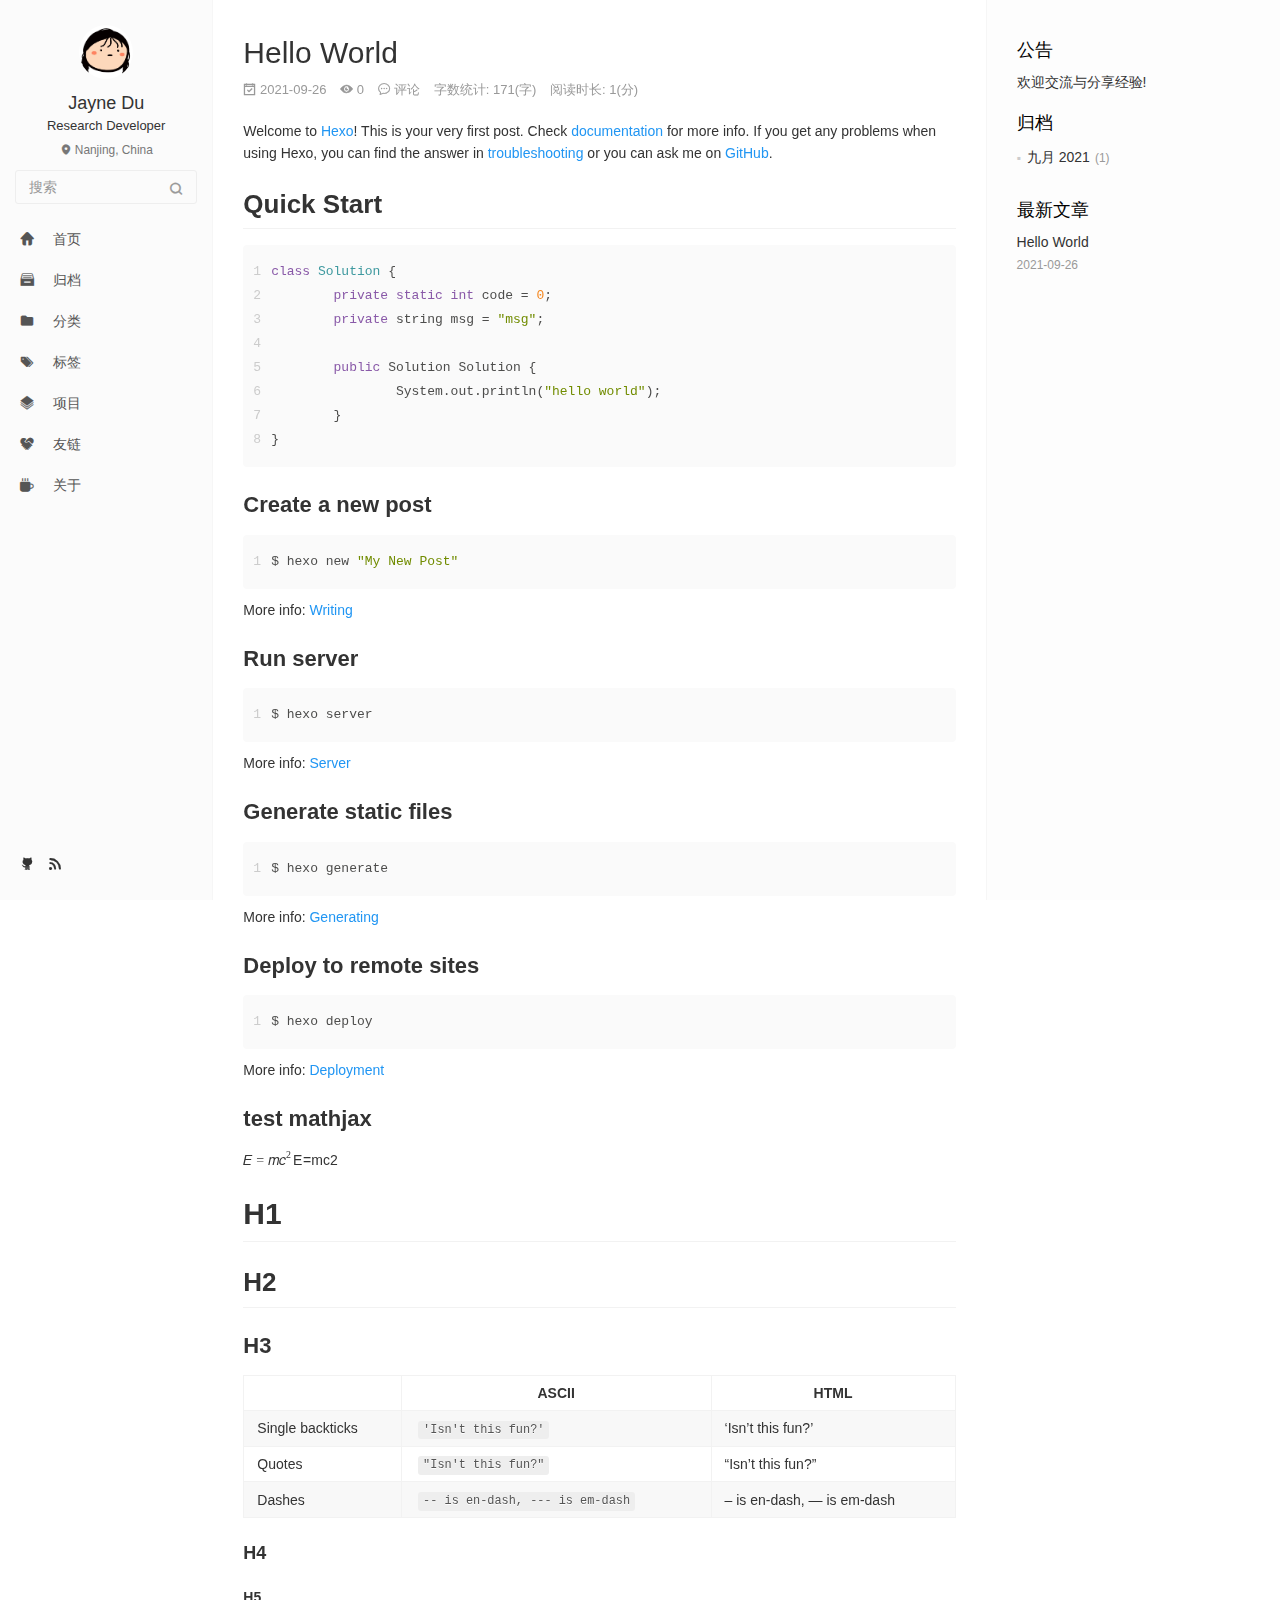
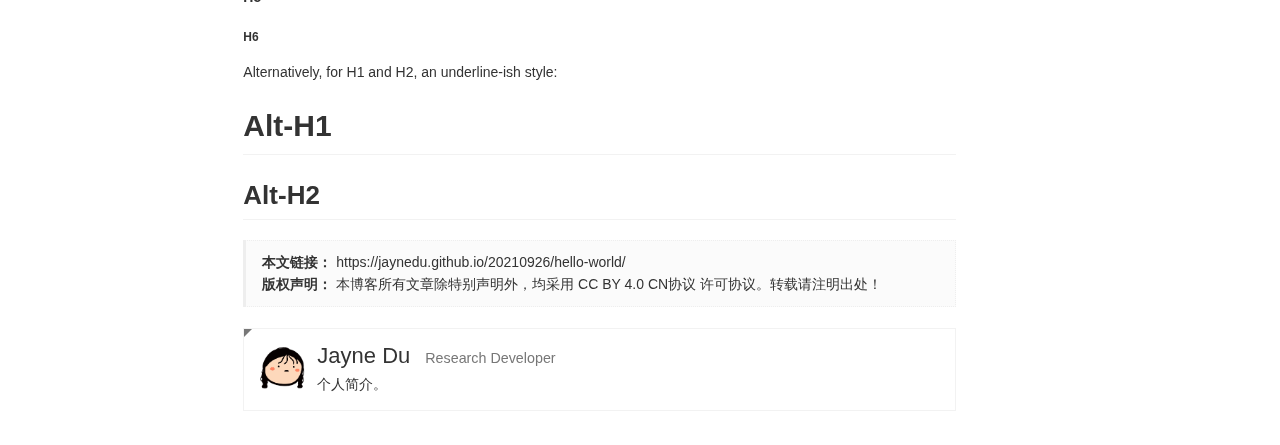
==== commit 18336319: "Site updated: 2021-09-26 22:28:44" ====
--- a/index.html
+++ b/index.html
@@ -277,15 +277,10 @@
 	</span>
 
 
-	<span class="article-read hidden-xs">
-    	<i class="icon icon-eye-fill" aria-hidden="true"></i>
-    	<span id="/20210926/hello-world/" class="leancloud_visitors"  data-flag-title="Hello World">0</span>
-    </span>
-
         <span class="post-comment"><i class="icon icon-comment"></i> <a href="/20210926/hello-world/#comments" class="article-comment-link">评论</a></span>
         
 	
-		<span class="post-wordcount hidden-xs" itemprop="wordCount">字数统计: 144(字)</span>
+		<span class="post-wordcount hidden-xs" itemprop="wordCount">字数统计: 171(字)</span>
 	
 	
 		<span class="post-readcount hidden-xs" itemprop="timeRequired">阅读时长: 1(分)</span>
@@ -297,6 +292,7 @@
       
         <p>Welcome to <a target="_blank" rel="noopener" href="https://hexo.io/">Hexo</a>! This is your very first post. Check <a target="_blank" rel="noopener" href="https://hexo.io/docs/">documentation</a> for more info. If you get any problems when using Hexo, you can find the answer in <a target="_blank" rel="noopener" href="https://hexo.io/docs/troubleshooting.html">troubleshooting</a> or you can ask me on <a target="_blank" rel="noopener" href="https://github.com/hexojs/hexo/issues">GitHub</a>.</p>
 <h2 id="Quick-Start">Quick Start</h2>
+<figure class="highlight java"><table><tr><td class="gutter"><pre><span class="line">1</span><br><span class="line">2</span><br><span class="line">3</span><br><span class="line">4</span><br><span class="line">5</span><br><span class="line">6</span><br><span class="line">7</span><br><span class="line">8</span><br></pre></td><td class="code"><pre><span class="line"><span class="class"><span class="keyword">class</span> <span class="title">Solution</span> </span>&#123;</span><br><span class="line">	<span class="keyword">private</span> <span class="keyword">static</span> <span class="keyword">int</span> code = <span class="number">0</span>;</span><br><span class="line">	<span class="keyword">private</span> string msg = <span class="string">&quot;msg&quot;</span>;</span><br><span class="line">	</span><br><span class="line">	<span class="keyword">public</span> Solution Solution &#123;</span><br><span class="line">		System.out.println(<span class="string">&quot;hello world&quot;</span>);</span><br><span class="line">	&#125;</span><br><span class="line">&#125;</span><br></pre></td></tr></table></figure>
 <h3 id="Create-a-new-post">Create a new post</h3>
 <figure class="highlight bash"><table><tr><td class="gutter"><pre><span class="line">1</span><br></pre></td><td class="code"><pre><span class="line">$ hexo new <span class="string">&quot;My New Post&quot;</span></span><br></pre></td></tr></table></figure>
 <p>More info: <a target="_blank" rel="noopener" href="https://hexo.io/docs/writing.html">Writing</a></p>
@@ -450,96 +446,6 @@
 
 
 
-<!-- custom analytics part create by xiamo -->
-<script defer src="https://cdn1.lncld.net/static/js/av-min-1.2.1.js"></script>
-<script defer>
-AV.init({
-  appId: 'hm0W1HrdD6qv5UfuYYt5bR2v-gzGzoHsz',
-  appKey: '5SKGoVAxWAoaB5oLKfyQCwdm'
-});
-
-function showTime(Counter) {
-	var query = new AV.Query(Counter);
-		var visitors= $('.leancloud_visitors');
-		query.greaterThanOrEqualTo("time", 0);		
-		query.find({
-			success: function(results) {
-				if (results.length == 0) {				
-					return;
-				}
-				var data = results;
-				visitors.each(function(){
-					var url = $(this).attr('id').trim();					
-					for (var i = 0; i < data.length; i++) {
-						var object = data[i];
-						var content = object.get('time');
-						var _url = object.get('url')
-						if(url == _url){
-							$(this).text(content);
-						}
-					}
-				})
-				
-			},
-			error: function(object, error) {
-				console.log("Error: " + error.code + " " + error.message);
-			}
-		});
-}
-
-function addCount(Counter) {
-	var Counter = AV.Object.extend("Counter");
-	url = $(".leancloud_visitors").attr('id').trim();
-	title = $(".leancloud_visitors").attr('data-flag-title').trim();
-	var query = new AV.Query(Counter);
-	query.equalTo("url", url);
-	query.find({
-		success: function(results) {
-			if (results.length > 0) {
-				var counter = results[0];
-				counter.fetchWhenSave(true);
-				counter.increment("time");
-				counter.save(null, {
-					success: function(counter) {
-						var content = counter.get('time');
-						$(document.getElementById(url)).text(content);
-					},
-					error: function(counter, error) {
-						console.log('Failed to save Visitor num, with error message: ' + error.message);
-					}
-				});
-			} else {
-				var newcounter = new Counter();
-				newcounter.set("title", title);
-				newcounter.set("url", url);
-				newcounter.set("time", 1);
-				newcounter.save(null, {
-					success: function(newcounter) {
-					    console.log("newcounter.get('time')="+newcounter.get('time'));
-						var content = newcounter.get('time');
-						$(document.getElementById(url)).text(content);
-					},
-					error: function(newcounter, error) {
-						console.log('Failed to create');
-					}
-				});
-			}
-		},
-		error: function(error) {
-			console.log('Error:' + error.code + " " + error.message);
-		}
-	});
-}
-$(function() {
-	var Counter = AV.Object.extend("Counter");
-	if ($('.leancloud_visitors').length == 1) {
-		addCount(Counter);
-	} else {
-		showTime(Counter);
-	}
-}); 
-</script>
-
 
 
 
--- a/css/style.css
+++ b/css/style.css
@@ -5559,11 +5559,11 @@
 
 .highlight {
   position: relative;
-  padding: 32px 10px 0 10px;
+  padding: 0px 10px 0 10px; // 0px 10px 0 10px;
   border-radius: 4px;
 }
 
-.highlight:before {
+/* .highlight:before {
   display: block;
   content: ' ';
   height: 32px;
@@ -5575,9 +5575,9 @@
   padding: 0 10px;
   border-top-left-radius: 4px;
   border-top-right-radius: 4px;
-}
-
-.highlight:after {
+} */
+
+/* .highlight:after {
   content: " ";
   position: absolute;
   border-radius: 50%;
@@ -5589,7 +5589,7 @@
   margin-top: 11px;
   -webkit-box-shadow: 20px 0 #fdbc40,40px 0 #35cd4b;
   box-shadow: 20px 0 #fdbc40,40px 0 #35cd4b;
-}
+} */
 
 .highlight pre {
   border: none;
@@ -6484,13 +6484,11 @@
 
 .marked-body h1 {
   padding-bottom: 0.3em;
-  font-size: 2em;
   border-bottom: 1px solid #f2f2f2;
 }
 
 .marked-body h2 {
   padding-bottom: 0.3em;
-  font-size: 1.5em;
   border-bottom: 1px solid #f2f2f2;
 }
 
